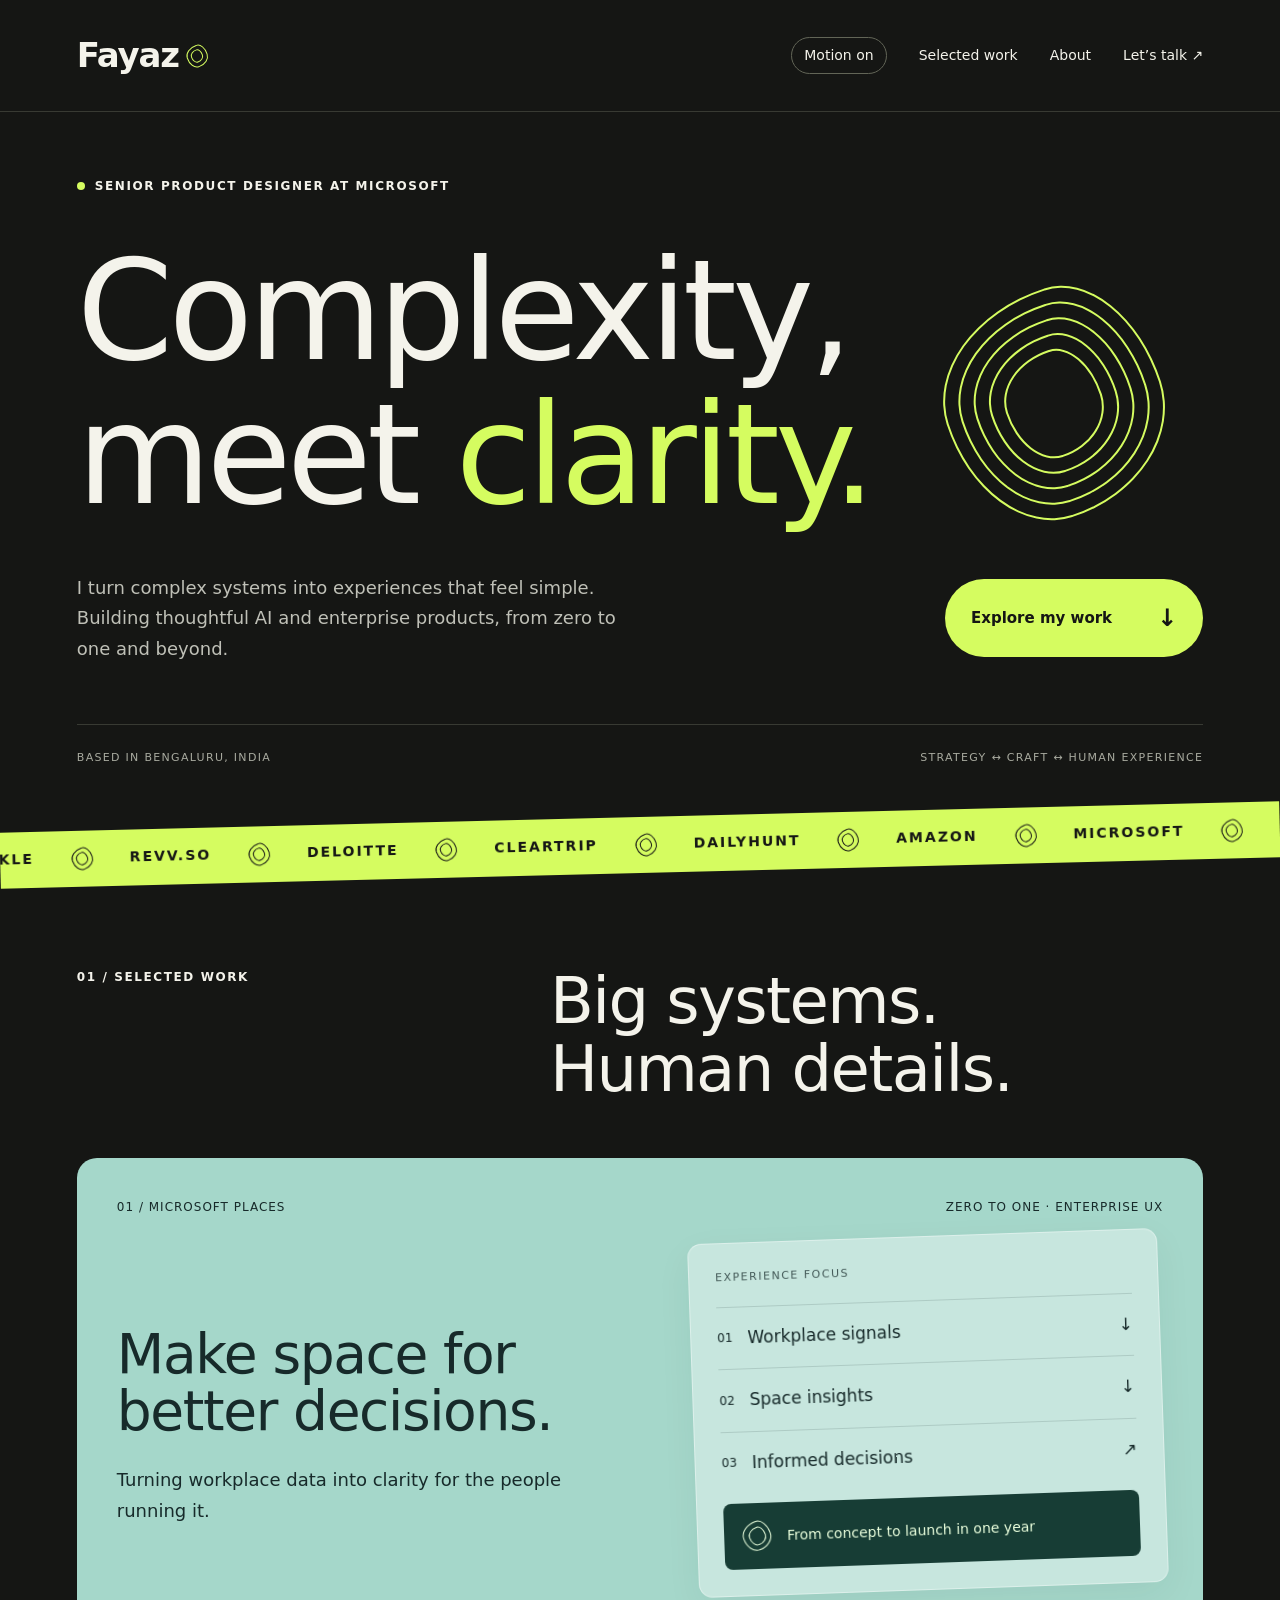
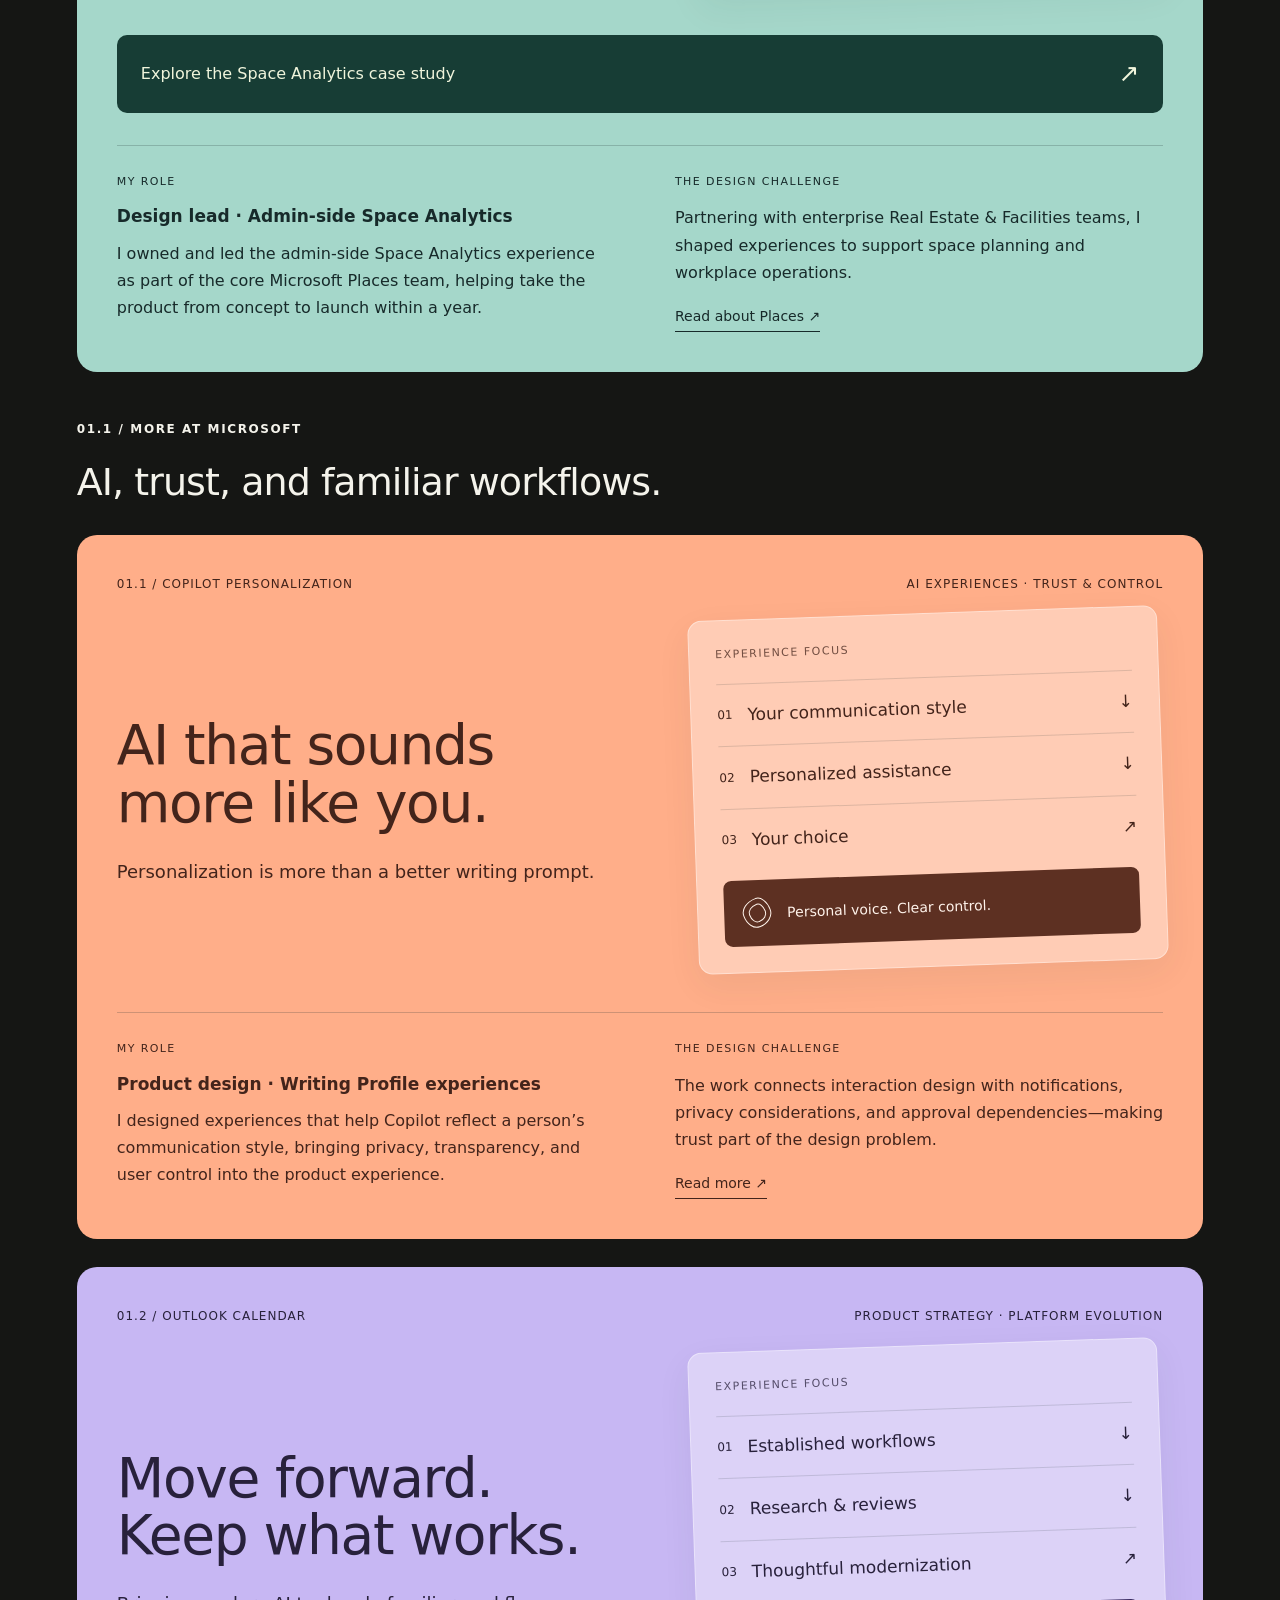
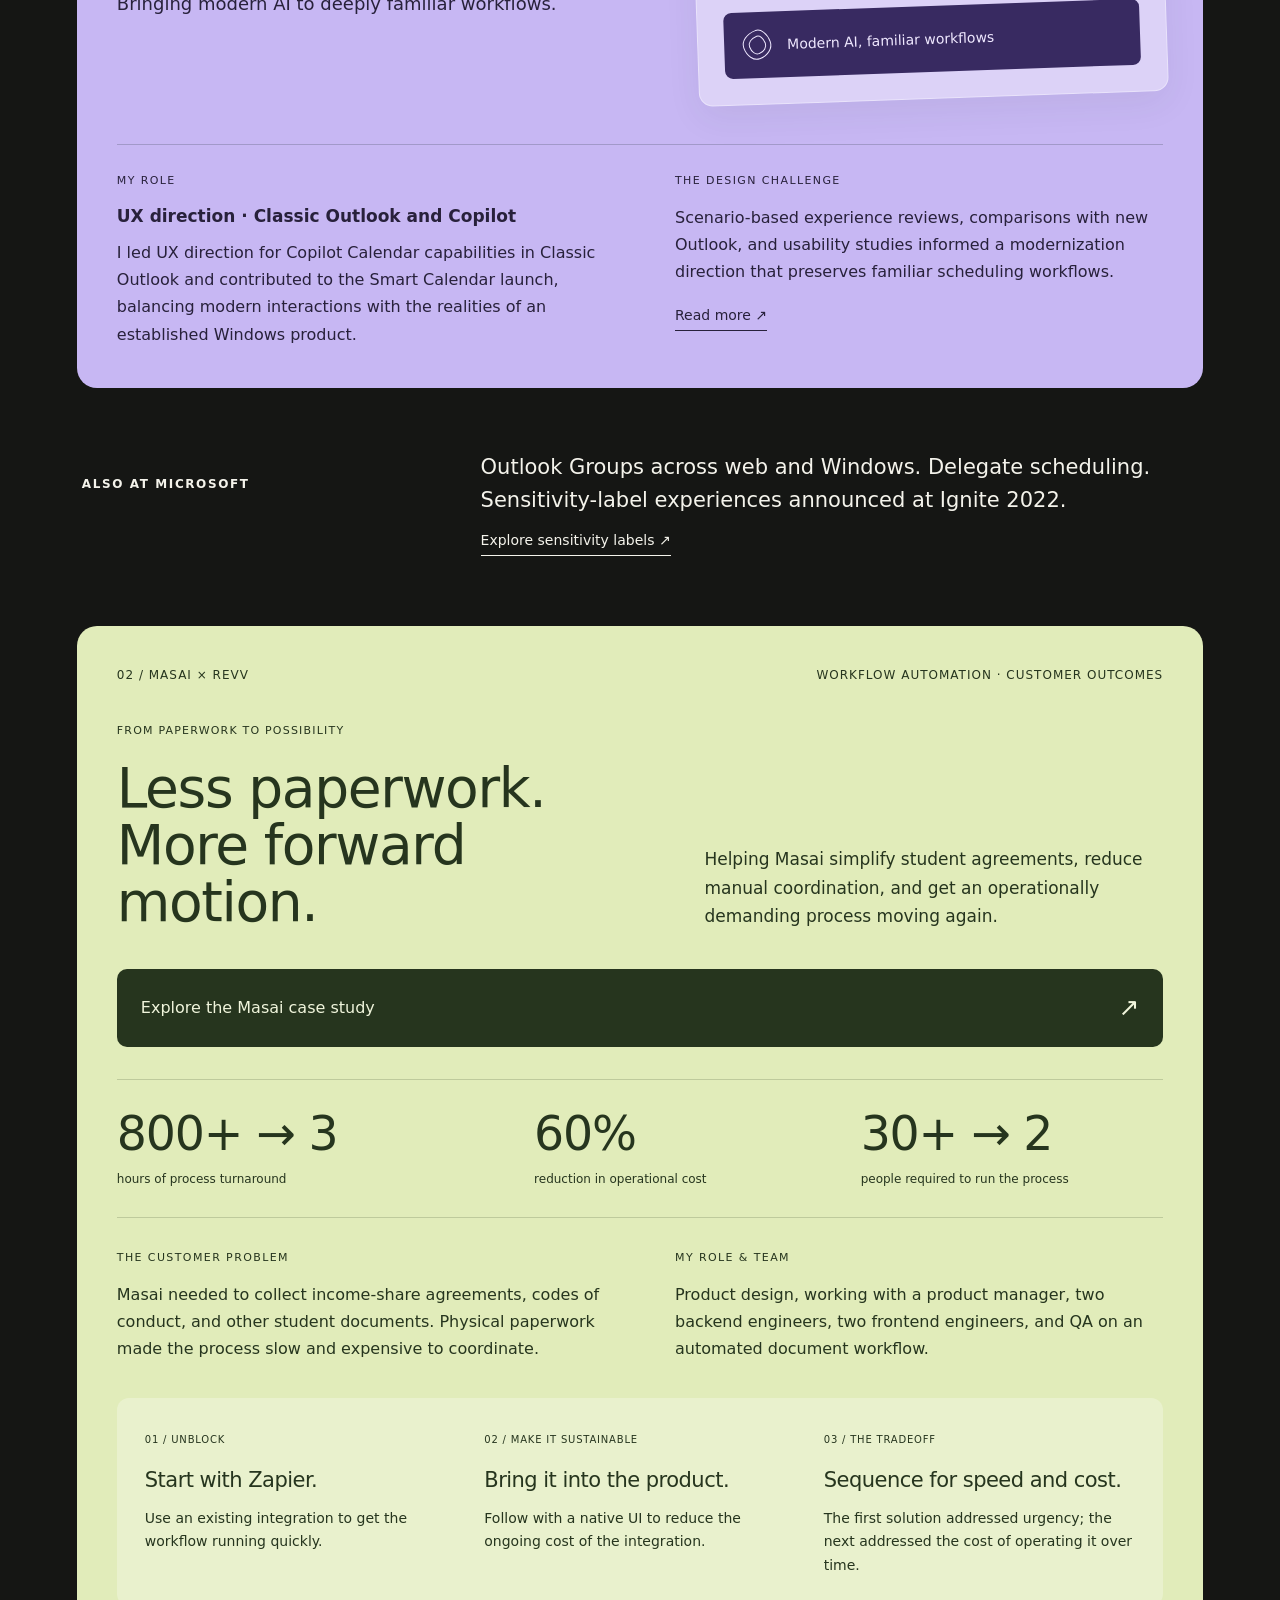
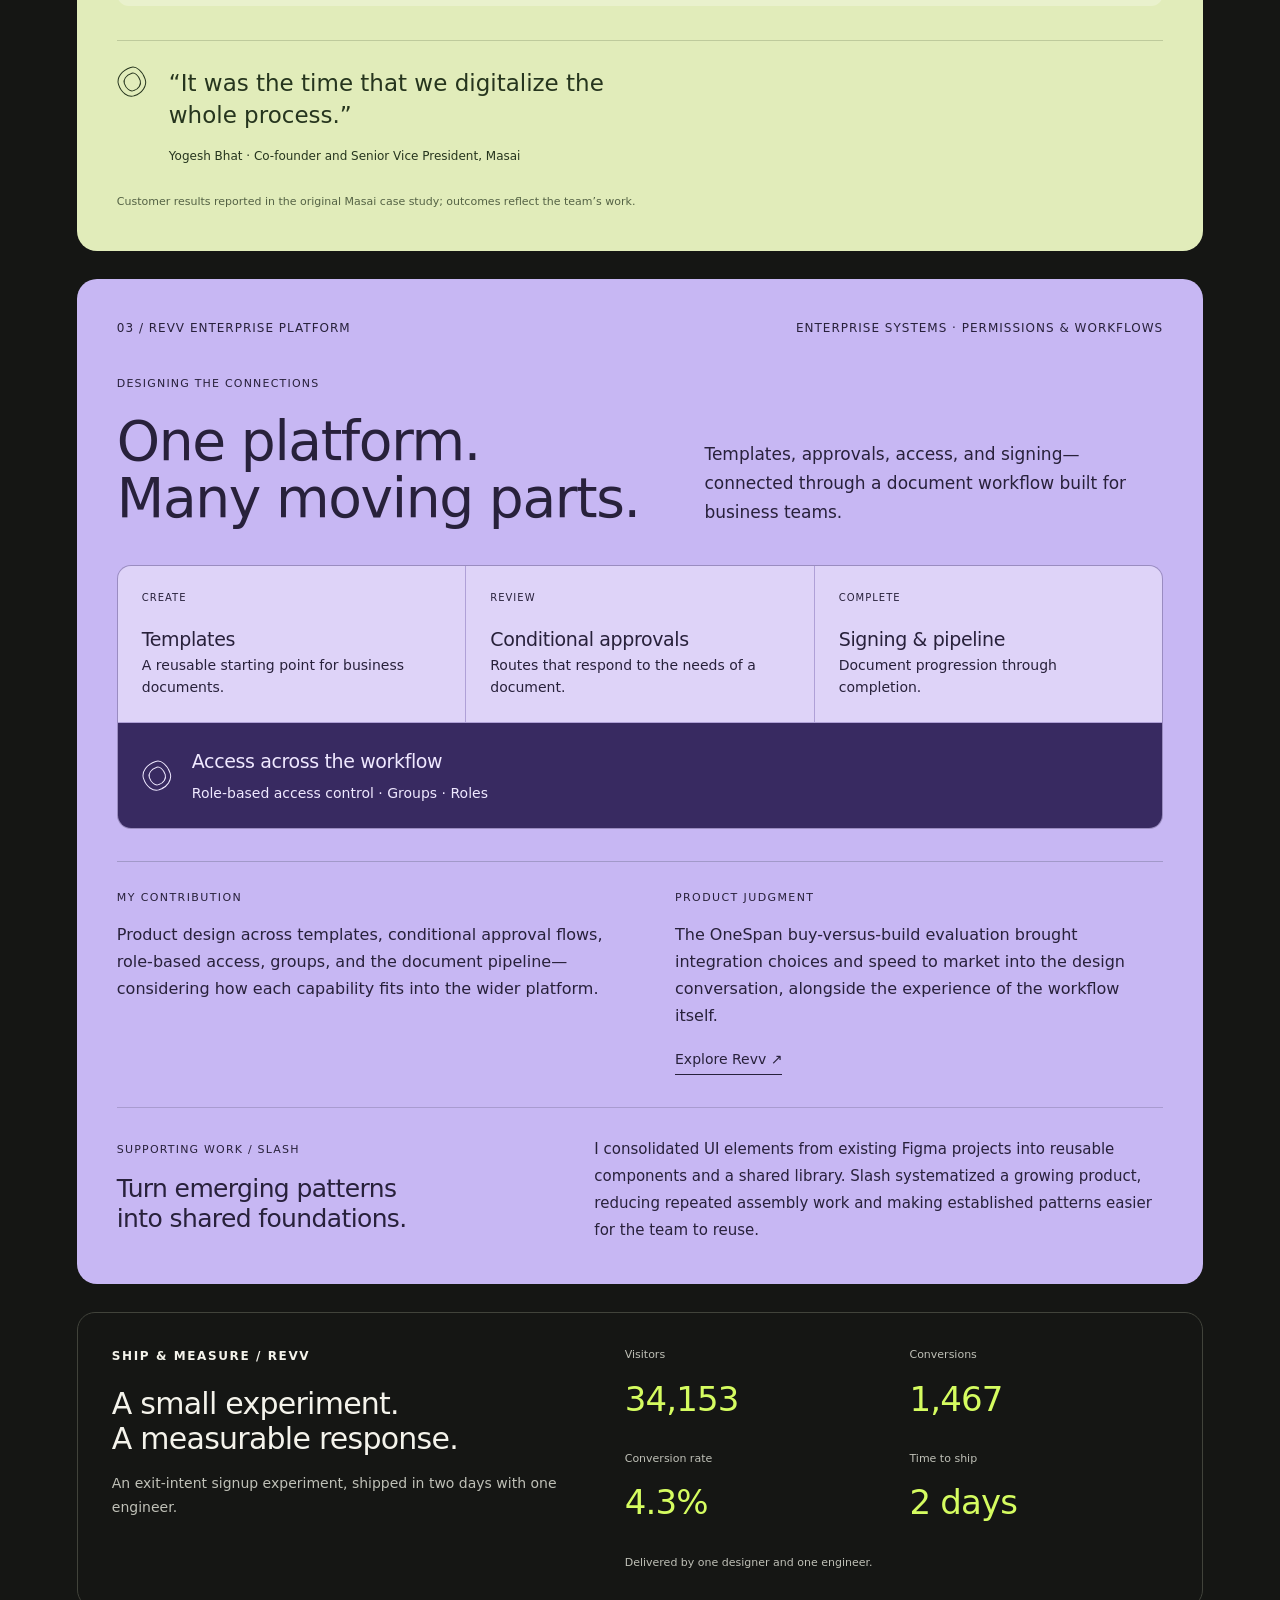
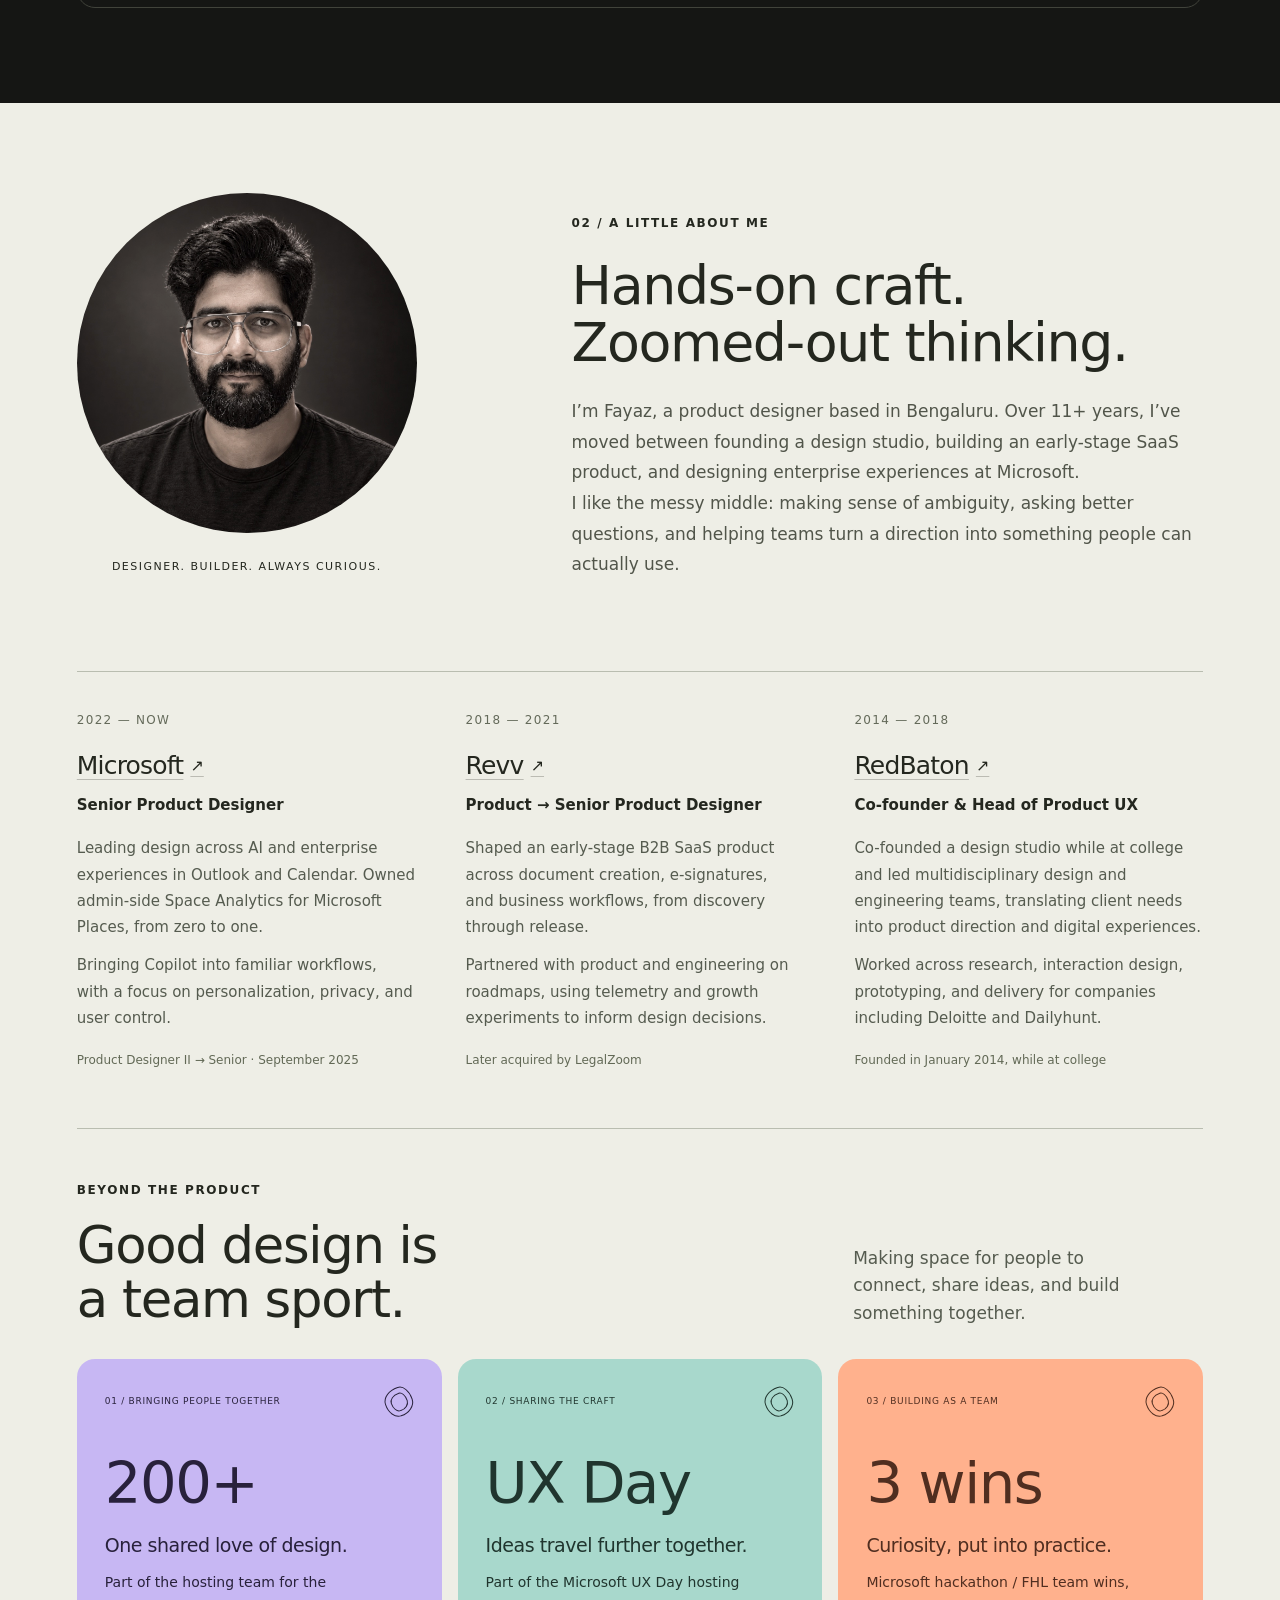
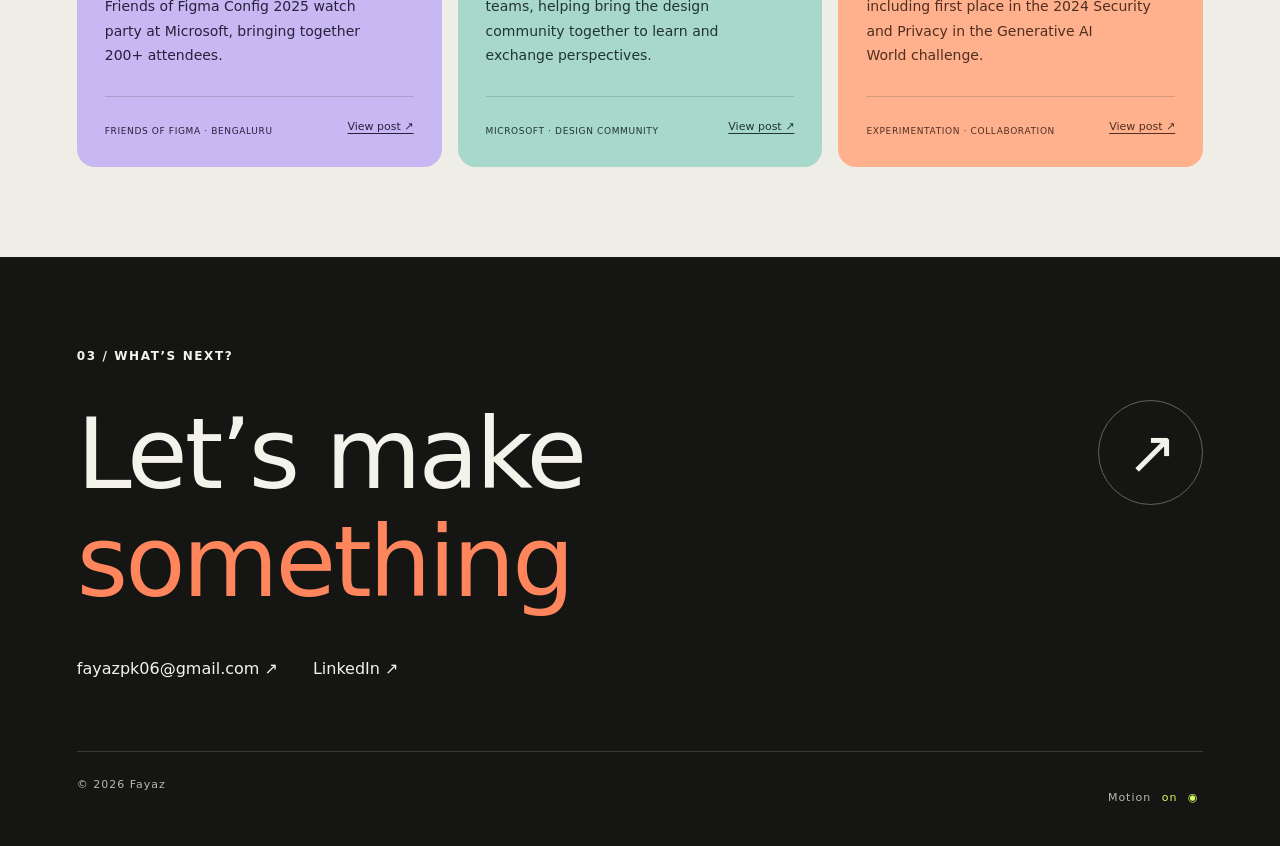
==== index.html @ 1ee9cbd7 "Add files via upload" ====
<!doctype html>
<html lang="en">
  <head>
    <meta charset="UTF-8" />
    <meta name="viewport" content="width=device-width, initial-scale=1.0" />
    <meta http-equiv="Content-Security-Policy" content="default-src 'self'; script-src 'self'; style-src 'self' 'unsafe-inline'; img-src 'self' data:; font-src 'self'; connect-src 'none'; object-src 'none'; base-uri 'none'; form-action 'none'" />
    <meta name="referrer" content="no-referrer" />
    <meta name="theme-color" content="#151614" />
    <title>Fayaz — Product Designer</title>
    <meta name="description" content="Designing clarity in complex systems. Selected work across Microsoft Places, Copilot and Outlook by Fayaz PK." />
    <link rel="canonical" href="https://fayazpk06.github.io/" />
    <link rel="icon" type="image/svg+xml" href="./favicon.svg" />
    <meta property="og:title" content="Fayaz — Product Designer" />
    <meta property="og:description" content="Designing clarity in complex systems. Selected work across Microsoft Places, Copilot and Outlook." />
    <meta property="og:type" content="website" />
    <meta property="og:url" content="https://fayazpk06.github.io/" />
    <script type="module" crossorigin src="./assets/home-Dr8gwnL4.js"></script>
    <link rel="modulepreload" crossorigin href="./assets/globals-BkXwFnaR.js">
    <link rel="stylesheet" crossorigin href="./assets/globals-D3W0Kjoj.css">
  </head>
  <body>
    <div id="root"><link rel="preload" as="image" href="./fayaz-portrait.jpg"/><main id="top" tabindex="-1"><a class="skip" href="#work">Skip to selected work</a><nav class="nav" aria-label="Main navigation"><a class="wordmark" href="#top" aria-label="Fayaz home">Fayaz<span aria-hidden="true" class="organic-mark organic-mini"><span class="organic-ring"></span><span class="organic-ring"></span></span></a><div><button class="motion-control" type="button" aria-pressed="true">Motion <span aria-hidden="true">on</span></button><a href="#work">Selected work</a><a href="#about">About</a><a href="#contact">Let’s talk ↗</a></div></nav><section class="hero"><p class="eyebrow"><i></i> SENIOR PRODUCT DESIGNER AT MICROSOFT</p><h1>Complexity,<br/>meet <em>clarity.</em><span aria-hidden="true" class="organic-mark organic-accent"><span class="organic-ring"></span><span class="organic-ring"></span><span class="organic-ring"></span><span class="organic-ring"></span><span class="organic-ring"></span></span></h1><div class="hero-bottom"><p>I turn complex systems into experiences that feel simple. Building thoughtful AI and enterprise products, from zero to one and beyond.</p><a class="button" href="#work">Explore my work <span>↓</span></a></div><div class="hero-meta"><span>BASED IN BENGALURU, INDIA</span><span>STRATEGY ↔ CRAFT ↔ HUMAN EXPERIENCE</span></div></section><section class="ticker" aria-label="Companies, collaborators, and design expertise"><p class="ticker-sr">Companies and collaborators: <!-- -->Mindtickle, Revv.so, Deloitte, Cleartrip, Dailyhunt, Amazon, Microsoft, SignEasy, BYJU’s, Capillary, BigBasket, Chai Point, Babajob, BlueStone, greytHR, RedBaton<!-- -->. Expertise: <!-- -->B2B SaaS, AI Forward Designs, Product Integrations, Brand Building, Enterprise UX, Zero to One, Product Strategy, Human-Centered Design, User Research, Interaction Design, Information Architecture, Rapid Prototyping, Growth Experiments, Workflow Automation, Cross-Platform Experiences, Privacy &amp; Trust<!-- -->.</p><div class="ticker-track" aria-hidden="true"><span><span>MINDTICKLE<!-- --> <b class="ticker-mark"><span aria-hidden="true" class="organic-mark organic-mini"><span class="organic-ring"></span><span class="organic-ring"></span></span></b> </span><span>REVV.SO<!-- --> <b class="ticker-mark"><span aria-hidden="true" class="organic-mark organic-mini"><span class="organic-ring"></span><span class="organic-ring"></span></span></b> </span><span>DELOITTE<!-- --> <b class="ticker-mark"><span aria-hidden="true" class="organic-mark organic-mini"><span class="organic-ring"></span><span class="organic-ring"></span></span></b> </span><span>CLEARTRIP<!-- --> <b class="ticker-mark"><span aria-hidden="true" class="organic-mark organic-mini"><span class="organic-ring"></span><span class="organic-ring"></span></span></b> </span><span>DAILYHUNT<!-- --> <b class="ticker-mark"><span aria-hidden="true" class="organic-mark organic-mini"><span class="organic-ring"></span><span class="organic-ring"></span></span></b> </span><span>AMAZON<!-- --> <b class="ticker-mark"><span aria-hidden="true" class="organic-mark organic-mini"><span class="organic-ring"></span><span class="organic-ring"></span></span></b> </span><span>MICROSOFT<!-- --> <b class="ticker-mark"><span aria-hidden="true" class="organic-mark organic-mini"><span class="organic-ring"></span><span class="organic-ring"></span></span></b> </span><span>SIGNEASY<!-- --> <b class="ticker-mark"><span aria-hidden="true" class="organic-mark organic-mini"><span class="organic-ring"></span><span class="organic-ring"></span></span></b> </span><span>BYJU’S<!-- --> <b class="ticker-mark"><span aria-hidden="true" class="organic-mark organic-mini"><span class="organic-ring"></span><span class="organic-ring"></span></span></b> </span><span>CAPILLARY<!-- --> <b class="ticker-mark"><span aria-hidden="true" class="organic-mark organic-mini"><span class="organic-ring"></span><span class="organic-ring"></span></span></b> </span><span>BIGBASKET<!-- --> <b class="ticker-mark"><span aria-hidden="true" class="organic-mark organic-mini"><span class="organic-ring"></span><span class="organic-ring"></span></span></b> </span><span>CHAI POINT<!-- --> <b class="ticker-mark"><span aria-hidden="true" class="organic-mark organic-mini"><span class="organic-ring"></span><span class="organic-ring"></span></span></b> </span><span>BABAJOB<!-- --> <b class="ticker-mark"><span aria-hidden="true" class="organic-mark organic-mini"><span class="organic-ring"></span><span class="organic-ring"></span></span></b> </span><span>BLUESTONE<!-- --> <b class="ticker-mark"><span aria-hidden="true" class="organic-mark organic-mini"><span class="organic-ring"></span><span class="organic-ring"></span></span></b> </span><span>GREYTHR<!-- --> <b class="ticker-mark"><span aria-hidden="true" class="organic-mark organic-mini"><span class="organic-ring"></span><span class="organic-ring"></span></span></b> </span><span>REDBATON<!-- --> <b class="ticker-mark"><span aria-hidden="true" class="organic-mark organic-mini"><span class="organic-ring"></span><span class="organic-ring"></span></span></b> </span><span>B2B SAAS<!-- --> <b class="ticker-mark"><span aria-hidden="true" class="organic-mark organic-mini"><span class="organic-ring"></span><span class="organic-ring"></span></span></b> </span><span>AI FORWARD DESIGNS<!-- --> <b class="ticker-mark"><span aria-hidden="true" class="organic-mark organic-mini"><span class="organic-ring"></span><span class="organic-ring"></span></span></b> </span><span>PRODUCT INTEGRATIONS<!-- --> <b class="ticker-mark"><span aria-hidden="true" class="organic-mark organic-mini"><span class="organic-ring"></span><span class="organic-ring"></span></span></b> </span><span>BRAND BUILDING<!-- --> <b class="ticker-mark"><span aria-hidden="true" class="organic-mark organic-mini"><span class="organic-ring"></span><span class="organic-ring"></span></span></b> </span><span>ENTERPRISE UX<!-- --> <b class="ticker-mark"><span aria-hidden="true" class="organic-mark organic-mini"><span class="organic-ring"></span><span class="organic-ring"></span></span></b> </span><span>ZERO TO ONE<!-- --> <b class="ticker-mark"><span aria-hidden="true" class="organic-mark organic-mini"><span class="organic-ring"></span><span class="organic-ring"></span></span></b> </span><span>PRODUCT STRATEGY<!-- --> <b class="ticker-mark"><span aria-hidden="true" class="organic-mark organic-mini"><span class="organic-ring"></span><span class="organic-ring"></span></span></b> </span><span>HUMAN-CENTERED DESIGN<!-- --> <b class="ticker-mark"><span aria-hidden="true" class="organic-mark organic-mini"><span class="organic-ring"></span><span class="organic-ring"></span></span></b> </span><span>USER RESEARCH<!-- --> <b class="ticker-mark"><span aria-hidden="true" class="organic-mark organic-mini"><span class="organic-ring"></span><span class="organic-ring"></span></span></b> </span><span>INTERACTION DESIGN<!-- --> <b class="ticker-mark"><span aria-hidden="true" class="organic-mark organic-mini"><span class="organic-ring"></span><span class="organic-ring"></span></span></b> </span><span>INFORMATION ARCHITECTURE<!-- --> <b class="ticker-mark"><span aria-hidden="true" class="organic-mark organic-mini"><span class="organic-ring"></span><span class="organic-ring"></span></span></b> </span><span>RAPID PROTOTYPING<!-- --> <b class="ticker-mark"><span aria-hidden="true" class="organic-mark organic-mini"><span class="organic-ring"></span><span class="organic-ring"></span></span></b> </span><span>GROWTH EXPERIMENTS<!-- --> <b class="ticker-mark"><span aria-hidden="true" class="organic-mark organic-mini"><span class="organic-ring"></span><span class="organic-ring"></span></span></b> </span><span>WORKFLOW AUTOMATION<!-- --> <b class="ticker-mark"><span aria-hidden="true" class="organic-mark organic-mini"><span class="organic-ring"></span><span class="organic-ring"></span></span></b> </span><span>CROSS-PLATFORM EXPERIENCES<!-- --> <b class="ticker-mark"><span aria-hidden="true" class="organic-mark organic-mini"><span class="organic-ring"></span><span class="organic-ring"></span></span></b> </span><span>PRIVACY &amp; TRUST<!-- --> <b class="ticker-mark"><span aria-hidden="true" class="organic-mark organic-mini"><span class="organic-ring"></span><span class="organic-ring"></span></span></b> </span></span><span><span>MINDTICKLE<!-- --> <b class="ticker-mark"><span aria-hidden="true" class="organic-mark organic-mini"><span class="organic-ring"></span><span class="organic-ring"></span></span></b> </span><span>REVV.SO<!-- --> <b class="ticker-mark"><span aria-hidden="true" class="organic-mark organic-mini"><span class="organic-ring"></span><span class="organic-ring"></span></span></b> </span><span>DELOITTE<!-- --> <b class="ticker-mark"><span aria-hidden="true" class="organic-mark organic-mini"><span class="organic-ring"></span><span class="organic-ring"></span></span></b> </span><span>CLEARTRIP<!-- --> <b class="ticker-mark"><span aria-hidden="true" class="organic-mark organic-mini"><span class="organic-ring"></span><span class="organic-ring"></span></span></b> </span><span>DAILYHUNT<!-- --> <b class="ticker-mark"><span aria-hidden="true" class="organic-mark organic-mini"><span class="organic-ring"></span><span class="organic-ring"></span></span></b> </span><span>AMAZON<!-- --> <b class="ticker-mark"><span aria-hidden="true" class="organic-mark organic-mini"><span class="organic-ring"></span><span class="organic-ring"></span></span></b> </span><span>MICROSOFT<!-- --> <b class="ticker-mark"><span aria-hidden="true" class="organic-mark organic-mini"><span class="organic-ring"></span><span class="organic-ring"></span></span></b> </span><span>SIGNEASY<!-- --> <b class="ticker-mark"><span aria-hidden="true" class="organic-mark organic-mini"><span class="organic-ring"></span><span class="organic-ring"></span></span></b> </span><span>BYJU’S<!-- --> <b class="ticker-mark"><span aria-hidden="true" class="organic-mark organic-mini"><span class="organic-ring"></span><span class="organic-ring"></span></span></b> </span><span>CAPILLARY<!-- --> <b class="ticker-mark"><span aria-hidden="true" class="organic-mark organic-mini"><span class="organic-ring"></span><span class="organic-ring"></span></span></b> </span><span>BIGBASKET<!-- --> <b class="ticker-mark"><span aria-hidden="true" class="organic-mark organic-mini"><span class="organic-ring"></span><span class="organic-ring"></span></span></b> </span><span>CHAI POINT<!-- --> <b class="ticker-mark"><span aria-hidden="true" class="organic-mark organic-mini"><span class="organic-ring"></span><span class="organic-ring"></span></span></b> </span><span>BABAJOB<!-- --> <b class="ticker-mark"><span aria-hidden="true" class="organic-mark organic-mini"><span class="organic-ring"></span><span class="organic-ring"></span></span></b> </span><span>BLUESTONE<!-- --> <b class="ticker-mark"><span aria-hidden="true" class="organic-mark organic-mini"><span class="organic-ring"></span><span class="organic-ring"></span></span></b> </span><span>GREYTHR<!-- --> <b class="ticker-mark"><span aria-hidden="true" class="organic-mark organic-mini"><span class="organic-ring"></span><span class="organic-ring"></span></span></b> </span><span>REDBATON<!-- --> <b class="ticker-mark"><span aria-hidden="true" class="organic-mark organic-mini"><span class="organic-ring"></span><span class="organic-ring"></span></span></b> </span><span>B2B SAAS<!-- --> <b class="ticker-mark"><span aria-hidden="true" class="organic-mark organic-mini"><span class="organic-ring"></span><span class="organic-ring"></span></span></b> </span><span>AI FORWARD DESIGNS<!-- --> <b class="ticker-mark"><span aria-hidden="true" class="organic-mark organic-mini"><span class="organic-ring"></span><span class="organic-ring"></span></span></b> </span><span>PRODUCT INTEGRATIONS<!-- --> <b class="ticker-mark"><span aria-hidden="true" class="organic-mark organic-mini"><span class="organic-ring"></span><span class="organic-ring"></span></span></b> </span><span>BRAND BUILDING<!-- --> <b class="ticker-mark"><span aria-hidden="true" class="organic-mark organic-mini"><span class="organic-ring"></span><span class="organic-ring"></span></span></b> </span><span>ENTERPRISE UX<!-- --> <b class="ticker-mark"><span aria-hidden="true" class="organic-mark organic-mini"><span class="organic-ring"></span><span class="organic-ring"></span></span></b> </span><span>ZERO TO ONE<!-- --> <b class="ticker-mark"><span aria-hidden="true" class="organic-mark organic-mini"><span class="organic-ring"></span><span class="organic-ring"></span></span></b> </span><span>PRODUCT STRATEGY<!-- --> <b class="ticker-mark"><span aria-hidden="true" class="organic-mark organic-mini"><span class="organic-ring"></span><span class="organic-ring"></span></span></b> </span><span>HUMAN-CENTERED DESIGN<!-- --> <b class="ticker-mark"><span aria-hidden="true" class="organic-mark organic-mini"><span class="organic-ring"></span><span class="organic-ring"></span></span></b> </span><span>USER RESEARCH<!-- --> <b class="ticker-mark"><span aria-hidden="true" class="organic-mark organic-mini"><span class="organic-ring"></span><span class="organic-ring"></span></span></b> </span><span>INTERACTION DESIGN<!-- --> <b class="ticker-mark"><span aria-hidden="true" class="organic-mark organic-mini"><span class="organic-ring"></span><span class="organic-ring"></span></span></b> </span><span>INFORMATION ARCHITECTURE<!-- --> <b class="ticker-mark"><span aria-hidden="true" class="organic-mark organic-mini"><span class="organic-ring"></span><span class="organic-ring"></span></span></b> </span><span>RAPID PROTOTYPING<!-- --> <b class="ticker-mark"><span aria-hidden="true" class="organic-mark organic-mini"><span class="organic-ring"></span><span class="organic-ring"></span></span></b> </span><span>GROWTH EXPERIMENTS<!-- --> <b class="ticker-mark"><span aria-hidden="true" class="organic-mark organic-mini"><span class="organic-ring"></span><span class="organic-ring"></span></span></b> </span><span>WORKFLOW AUTOMATION<!-- --> <b class="ticker-mark"><span aria-hidden="true" class="organic-mark organic-mini"><span class="organic-ring"></span><span class="organic-ring"></span></span></b> </span><span>CROSS-PLATFORM EXPERIENCES<!-- --> <b class="ticker-mark"><span aria-hidden="true" class="organic-mark organic-mini"><span class="organic-ring"></span><span class="organic-ring"></span></span></b> </span><span>PRIVACY &amp; TRUST<!-- --> <b class="ticker-mark"><span aria-hidden="true" class="organic-mark organic-mini"><span class="organic-ring"></span><span class="organic-ring"></span></span></b> </span></span><span><span>MINDTICKLE<!-- --> <b class="ticker-mark"><span aria-hidden="true" class="organic-mark organic-mini"><span class="organic-ring"></span><span class="organic-ring"></span></span></b> </span><span>REVV.SO<!-- --> <b class="ticker-mark"><span aria-hidden="true" class="organic-mark organic-mini"><span class="organic-ring"></span><span class="organic-ring"></span></span></b> </span><span>DELOITTE<!-- --> <b class="ticker-mark"><span aria-hidden="true" class="organic-mark organic-mini"><span class="organic-ring"></span><span class="organic-ring"></span></span></b> </span><span>CLEARTRIP<!-- --> <b class="ticker-mark"><span aria-hidden="true" class="organic-mark organic-mini"><span class="organic-ring"></span><span class="organic-ring"></span></span></b> </span><span>DAILYHUNT<!-- --> <b class="ticker-mark"><span aria-hidden="true" class="organic-mark organic-mini"><span class="organic-ring"></span><span class="organic-ring"></span></span></b> </span><span>AMAZON<!-- --> <b class="ticker-mark"><span aria-hidden="true" class="organic-mark organic-mini"><span class="organic-ring"></span><span class="organic-ring"></span></span></b> </span><span>MICROSOFT<!-- --> <b class="ticker-mark"><span aria-hidden="true" class="organic-mark organic-mini"><span class="organic-ring"></span><span class="organic-ring"></span></span></b> </span><span>SIGNEASY<!-- --> <b class="ticker-mark"><span aria-hidden="true" class="organic-mark organic-mini"><span class="organic-ring"></span><span class="organic-ring"></span></span></b> </span><span>BYJU’S<!-- --> <b class="ticker-mark"><span aria-hidden="true" class="organic-mark organic-mini"><span class="organic-ring"></span><span class="organic-ring"></span></span></b> </span><span>CAPILLARY<!-- --> <b class="ticker-mark"><span aria-hidden="true" class="organic-mark organic-mini"><span class="organic-ring"></span><span class="organic-ring"></span></span></b> </span><span>BIGBASKET<!-- --> <b class="ticker-mark"><span aria-hidden="true" class="organic-mark organic-mini"><span class="organic-ring"></span><span class="organic-ring"></span></span></b> </span><span>CHAI POINT<!-- --> <b class="ticker-mark"><span aria-hidden="true" class="organic-mark organic-mini"><span class="organic-ring"></span><span class="organic-ring"></span></span></b> </span><span>BABAJOB<!-- --> <b class="ticker-mark"><span aria-hidden="true" class="organic-mark organic-mini"><span class="organic-ring"></span><span class="organic-ring"></span></span></b> </span><span>BLUESTONE<!-- --> <b class="ticker-mark"><span aria-hidden="true" class="organic-mark organic-mini"><span class="organic-ring"></span><span class="organic-ring"></span></span></b> </span><span>GREYTHR<!-- --> <b class="ticker-mark"><span aria-hidden="true" class="organic-mark organic-mini"><span class="organic-ring"></span><span class="organic-ring"></span></span></b> </span><span>REDBATON<!-- --> <b class="ticker-mark"><span aria-hidden="true" class="organic-mark organic-mini"><span class="organic-ring"></span><span class="organic-ring"></span></span></b> </span><span>B2B SAAS<!-- --> <b class="ticker-mark"><span aria-hidden="true" class="organic-mark organic-mini"><span class="organic-ring"></span><span class="organic-ring"></span></span></b> </span><span>AI FORWARD DESIGNS<!-- --> <b class="ticker-mark"><span aria-hidden="true" class="organic-mark organic-mini"><span class="organic-ring"></span><span class="organic-ring"></span></span></b> </span><span>PRODUCT INTEGRATIONS<!-- --> <b class="ticker-mark"><span aria-hidden="true" class="organic-mark organic-mini"><span class="organic-ring"></span><span class="organic-ring"></span></span></b> </span><span>BRAND BUILDING<!-- --> <b class="ticker-mark"><span aria-hidden="true" class="organic-mark organic-mini"><span class="organic-ring"></span><span class="organic-ring"></span></span></b> </span><span>ENTERPRISE UX<!-- --> <b class="ticker-mark"><span aria-hidden="true" class="organic-mark organic-mini"><span class="organic-ring"></span><span class="organic-ring"></span></span></b> </span><span>ZERO TO ONE<!-- --> <b class="ticker-mark"><span aria-hidden="true" class="organic-mark organic-mini"><span class="organic-ring"></span><span class="organic-ring"></span></span></b> </span><span>PRODUCT STRATEGY<!-- --> <b class="ticker-mark"><span aria-hidden="true" class="organic-mark organic-mini"><span class="organic-ring"></span><span class="organic-ring"></span></span></b> </span><span>HUMAN-CENTERED DESIGN<!-- --> <b class="ticker-mark"><span aria-hidden="true" class="organic-mark organic-mini"><span class="organic-ring"></span><span class="organic-ring"></span></span></b> </span><span>USER RESEARCH<!-- --> <b class="ticker-mark"><span aria-hidden="true" class="organic-mark organic-mini"><span class="organic-ring"></span><span class="organic-ring"></span></span></b> </span><span>INTERACTION DESIGN<!-- --> <b class="ticker-mark"><span aria-hidden="true" class="organic-mark organic-mini"><span class="organic-ring"></span><span class="organic-ring"></span></span></b> </span><span>INFORMATION ARCHITECTURE<!-- --> <b class="ticker-mark"><span aria-hidden="true" class="organic-mark organic-mini"><span class="organic-ring"></span><span class="organic-ring"></span></span></b> </span><span>RAPID PROTOTYPING<!-- --> <b class="ticker-mark"><span aria-hidden="true" class="organic-mark organic-mini"><span class="organic-ring"></span><span class="organic-ring"></span></span></b> </span><span>GROWTH EXPERIMENTS<!-- --> <b class="ticker-mark"><span aria-hidden="true" class="organic-mark organic-mini"><span class="organic-ring"></span><span class="organic-ring"></span></span></b> </span><span>WORKFLOW AUTOMATION<!-- --> <b class="ticker-mark"><span aria-hidden="true" class="organic-mark organic-mini"><span class="organic-ring"></span><span class="organic-ring"></span></span></b> </span><span>CROSS-PLATFORM EXPERIENCES<!-- --> <b class="ticker-mark"><span aria-hidden="true" class="organic-mark organic-mini"><span class="organic-ring"></span><span class="organic-ring"></span></span></b> </span><span>PRIVACY &amp; TRUST<!-- --> <b class="ticker-mark"><span aria-hidden="true" class="organic-mark organic-mini"><span class="organic-ring"></span><span class="organic-ring"></span></span></b> </span></span><span><span>MINDTICKLE<!-- --> <b class="ticker-mark"><span aria-hidden="true" class="organic-mark organic-mini"><span class="organic-ring"></span><span class="organic-ring"></span></span></b> </span><span>REVV.SO<!-- --> <b class="ticker-mark"><span aria-hidden="true" class="organic-mark organic-mini"><span class="organic-ring"></span><span class="organic-ring"></span></span></b> </span><span>DELOITTE<!-- --> <b class="ticker-mark"><span aria-hidden="true" class="organic-mark organic-mini"><span class="organic-ring"></span><span class="organic-ring"></span></span></b> </span><span>CLEARTRIP<!-- --> <b class="ticker-mark"><span aria-hidden="true" class="organic-mark organic-mini"><span class="organic-ring"></span><span class="organic-ring"></span></span></b> </span><span>DAILYHUNT<!-- --> <b class="ticker-mark"><span aria-hidden="true" class="organic-mark organic-mini"><span class="organic-ring"></span><span class="organic-ring"></span></span></b> </span><span>AMAZON<!-- --> <b class="ticker-mark"><span aria-hidden="true" class="organic-mark organic-mini"><span class="organic-ring"></span><span class="organic-ring"></span></span></b> </span><span>MICROSOFT<!-- --> <b class="ticker-mark"><span aria-hidden="true" class="organic-mark organic-mini"><span class="organic-ring"></span><span class="organic-ring"></span></span></b> </span><span>SIGNEASY<!-- --> <b class="ticker-mark"><span aria-hidden="true" class="organic-mark organic-mini"><span class="organic-ring"></span><span class="organic-ring"></span></span></b> </span><span>BYJU’S<!-- --> <b class="ticker-mark"><span aria-hidden="true" class="organic-mark organic-mini"><span class="organic-ring"></span><span class="organic-ring"></span></span></b> </span><span>CAPILLARY<!-- --> <b class="ticker-mark"><span aria-hidden="true" class="organic-mark organic-mini"><span class="organic-ring"></span><span class="organic-ring"></span></span></b> </span><span>BIGBASKET<!-- --> <b class="ticker-mark"><span aria-hidden="true" class="organic-mark organic-mini"><span class="organic-ring"></span><span class="organic-ring"></span></span></b> </span><span>CHAI POINT<!-- --> <b class="ticker-mark"><span aria-hidden="true" class="organic-mark organic-mini"><span class="organic-ring"></span><span class="organic-ring"></span></span></b> </span><span>BABAJOB<!-- --> <b class="ticker-mark"><span aria-hidden="true" class="organic-mark organic-mini"><span class="organic-ring"></span><span class="organic-ring"></span></span></b> </span><span>BLUESTONE<!-- --> <b class="ticker-mark"><span aria-hidden="true" class="organic-mark organic-mini"><span class="organic-ring"></span><span class="organic-ring"></span></span></b> </span><span>GREYTHR<!-- --> <b class="ticker-mark"><span aria-hidden="true" class="organic-mark organic-mini"><span class="organic-ring"></span><span class="organic-ring"></span></span></b> </span><span>REDBATON<!-- --> <b class="ticker-mark"><span aria-hidden="true" class="organic-mark organic-mini"><span class="organic-ring"></span><span class="organic-ring"></span></span></b> </span><span>B2B SAAS<!-- --> <b class="ticker-mark"><span aria-hidden="true" class="organic-mark organic-mini"><span class="organic-ring"></span><span class="organic-ring"></span></span></b> </span><span>AI FORWARD DESIGNS<!-- --> <b class="ticker-mark"><span aria-hidden="true" class="organic-mark organic-mini"><span class="organic-ring"></span><span class="organic-ring"></span></span></b> </span><span>PRODUCT INTEGRATIONS<!-- --> <b class="ticker-mark"><span aria-hidden="true" class="organic-mark organic-mini"><span class="organic-ring"></span><span class="organic-ring"></span></span></b> </span><span>BRAND BUILDING<!-- --> <b class="ticker-mark"><span aria-hidden="true" class="organic-mark organic-mini"><span class="organic-ring"></span><span class="organic-ring"></span></span></b> </span><span>ENTERPRISE UX<!-- --> <b class="ticker-mark"><span aria-hidden="true" class="organic-mark organic-mini"><span class="organic-ring"></span><span class="organic-ring"></span></span></b> </span><span>ZERO TO ONE<!-- --> <b class="ticker-mark"><span aria-hidden="true" class="organic-mark organic-mini"><span class="organic-ring"></span><span class="organic-ring"></span></span></b> </span><span>PRODUCT STRATEGY<!-- --> <b class="ticker-mark"><span aria-hidden="true" class="organic-mark organic-mini"><span class="organic-ring"></span><span class="organic-ring"></span></span></b> </span><span>HUMAN-CENTERED DESIGN<!-- --> <b class="ticker-mark"><span aria-hidden="true" class="organic-mark organic-mini"><span class="organic-ring"></span><span class="organic-ring"></span></span></b> </span><span>USER RESEARCH<!-- --> <b class="ticker-mark"><span aria-hidden="true" class="organic-mark organic-mini"><span class="organic-ring"></span><span class="organic-ring"></span></span></b> </span><span>INTERACTION DESIGN<!-- --> <b class="ticker-mark"><span aria-hidden="true" class="organic-mark organic-mini"><span class="organic-ring"></span><span class="organic-ring"></span></span></b> </span><span>INFORMATION ARCHITECTURE<!-- --> <b class="ticker-mark"><span aria-hidden="true" class="organic-mark organic-mini"><span class="organic-ring"></span><span class="organic-ring"></span></span></b> </span><span>RAPID PROTOTYPING<!-- --> <b class="ticker-mark"><span aria-hidden="true" class="organic-mark organic-mini"><span class="organic-ring"></span><span class="organic-ring"></span></span></b> </span><span>GROWTH EXPERIMENTS<!-- --> <b class="ticker-mark"><span aria-hidden="true" class="organic-mark organic-mini"><span class="organic-ring"></span><span class="organic-ring"></span></span></b> </span><span>WORKFLOW AUTOMATION<!-- --> <b class="ticker-mark"><span aria-hidden="true" class="organic-mark organic-mini"><span class="organic-ring"></span><span class="organic-ring"></span></span></b> </span><span>CROSS-PLATFORM EXPERIENCES<!-- --> <b class="ticker-mark"><span aria-hidden="true" class="organic-mark organic-mini"><span class="organic-ring"></span><span class="organic-ring"></span></span></b> </span><span>PRIVACY &amp; TRUST<!-- --> <b class="ticker-mark"><span aria-hidden="true" class="organic-mark organic-mini"><span class="organic-ring"></span><span class="organic-ring"></span></span></b> </span></span></div><button type="button" class="ticker-arrow ticker-arrow-left" aria-label="Scroll text left" title="Scroll text left — hover or hold to speed up"><span aria-hidden="true">←</span></button><button type="button" class="ticker-arrow ticker-arrow-right" aria-label="Scroll text right" title="Scroll text right — hover or hold to speed up"><span aria-hidden="true">→</span></button></section><section id="work" class="work" tabindex="-1"><div class="section-title reveal"><p class="eyebrow">01 / SELECTED WORK</p><h2>Big systems.<br/>Human details.</h2></div><article class="project reveal places"><div class="project-top"><span>0<!-- -->1<!-- --> / <!-- -->MICROSOFT PLACES</span><span>ZERO TO ONE · ENTERPRISE UX</span></div><div class="project-main"><div><h3><span>Make space for<br/></span><span>better decisions.<br/></span></h3><p class="project-desc">Turning workplace data into clarity for the people running it.</p></div><div class="flow"><span class="flow-label">EXPERIENCE FOCUS</span><div class="flow-row"><span class="step-index">0<!-- -->1</span><span>Workplace signals</span><span aria-hidden="true">↓</span></div><div class="flow-row"><span class="step-index">0<!-- -->2</span><span>Space insights</span><span aria-hidden="true">↓</span></div><div class="flow-row"><span class="step-index">0<!-- -->3</span><span>Informed decisions</span><span aria-hidden="true">↗</span></div><div class="flow-result"><span aria-hidden="true" class="organic-mark organic-mini"><span class="organic-ring"></span><span class="organic-ring"></span></span>From concept to launch in one year</div></div></div><a class="case-study-cta places-cta" href="./places/">Explore the Space Analytics case study <span aria-hidden="true">↗</span></a><div class="project-detail"><div><h4>MY ROLE</h4><strong>Design lead · Admin-side Space Analytics</strong><p>I owned and led the admin-side Space Analytics experience as part of the core Microsoft Places team, helping take the product from concept to launch within a year.</p></div><div><h4>THE DESIGN CHALLENGE</h4><p>Partnering with enterprise Real Estate &amp; Facilities teams, I shaped experiences to support space planning and workplace operations.</p><a class="text-link" href="https://www.theverge.com/2024/5/13/24155204/microsoft-places-ai-hybrid-office-feature" target="_blank" rel="noopener noreferrer" aria-label="Read about Places (opens in a new tab)">Read about Places<!-- --> ↗</a></div></div></article><section class="microsoft-more reveal" aria-labelledby="microsoft-more-title"><div class="work-subheading"><p class="eyebrow">01.1 / MORE AT MICROSOFT</p><h3 id="microsoft-more-title">AI, trust, and familiar workflows.</h3></div><div class="microsoft-full-width"><article class="project copilot"><div class="project-top"><span>01.<!-- -->1<!-- --> / <!-- -->COPILOT PERSONALIZATION</span><span>AI EXPERIENCES · TRUST &amp; CONTROL</span></div><div class="project-main"><div><h3><span>AI that sounds<br/></span><span>more like you.<br/></span></h3><p class="project-desc">Personalization is more than a better writing prompt.</p></div><div class="flow"><span class="flow-label">EXPERIENCE FOCUS</span><div class="flow-row"><span class="step-index">0<!-- -->1</span><span>Your communication style</span><span aria-hidden="true">↓</span></div><div class="flow-row"><span class="step-index">0<!-- -->2</span><span>Personalized assistance</span><span aria-hidden="true">↓</span></div><div class="flow-row"><span class="step-index">0<!-- -->3</span><span>Your choice</span><span aria-hidden="true">↗</span></div><div class="flow-result"><span aria-hidden="true" class="organic-mark organic-mini"><span class="organic-ring"></span><span class="organic-ring"></span></span>Personal voice. Clear control.</div></div></div><div class="project-detail"><div><h4>MY ROLE</h4><strong>Product design · Writing Profile experiences</strong><p>I designed experiences that help Copilot reflect a person’s communication style, bringing privacy, transparency, and user control into the product experience.</p></div><div><h4>THE DESIGN CHALLENGE</h4><p>The work connects interaction design with notifications, privacy considerations, and approval dependencies—making trust part of the design problem.</p><a class="text-link" href="https://support.microsoft.com/en-us/outlook/copilot-pages/draft-an-email-message-with-copilot-in-outlook" target="_blank" rel="noopener noreferrer" aria-label="Read more about Copilot Personalization (opens in a new tab)">Read more<!-- --> ↗</a></div></div></article><article class="project calendar"><div class="project-top"><span>01.<!-- -->2<!-- --> / <!-- -->OUTLOOK CALENDAR</span><span>PRODUCT STRATEGY · PLATFORM EVOLUTION</span></div><div class="project-main"><div><h3><span>Move forward.<br/></span><span>Keep what works.<br/></span></h3><p class="project-desc">Bringing modern AI to deeply familiar workflows.</p></div><div class="flow"><span class="flow-label">EXPERIENCE FOCUS</span><div class="flow-row"><span class="step-index">0<!-- -->1</span><span>Established workflows</span><span aria-hidden="true">↓</span></div><div class="flow-row"><span class="step-index">0<!-- -->2</span><span>Research &amp; reviews</span><span aria-hidden="true">↓</span></div><div class="flow-row"><span class="step-index">0<!-- -->3</span><span>Thoughtful modernization</span><span aria-hidden="true">↗</span></div><div class="flow-result"><span aria-hidden="true" class="organic-mark organic-mini"><span class="organic-ring"></span><span class="organic-ring"></span></span>Modern AI, familiar workflows</div></div></div><div class="project-detail"><div><h4>MY ROLE</h4><strong>UX direction · Classic Outlook and Copilot</strong><p>I led UX direction for Copilot Calendar capabilities in Classic Outlook and contributed to the Smart Calendar launch, balancing modern interactions with the realities of an established Windows product.</p></div><div><h4>THE DESIGN CHALLENGE</h4><p>Scenario-based experience reviews, comparisons with new Outlook, and usability studies informed a modernization direction that preserves familiar scheduling workflows.</p><a class="text-link" href="https://techcommunity.microsoft.com/blog/outlook/copilot-is-now-available-in-classic-outlook-for-windows/4164427" target="_blank" rel="noopener noreferrer" aria-label="Read more about Outlook Calendar (opens in a new tab)">Read more<!-- --> ↗</a></div></div></article></div></section><div class="also reveal"><span class="eyebrow">ALSO AT MICROSOFT</span><p>Outlook Groups across web and Windows. Delegate scheduling. Sensitivity-label experiences announced at Ignite 2022.</p><a class="text-link" href="https://learn.microsoft.com/en-us/purview/sensitivity-labels-meetings" target="_blank" rel="noreferrer">Explore sensitivity labels ↗</a></div><article id="masai" class="project masai reveal"><div class="project-top"><span>02 / MASAI × REVV</span><span>WORKFLOW AUTOMATION · CUSTOMER OUTCOMES</span></div><div class="case-heading"><div><p class="case-kicker">FROM PAPERWORK TO POSSIBILITY</p><h3>Less paperwork.<br/>More forward motion.</h3></div><p>Helping Masai simplify student agreements, reduce manual coordination, and get an operationally demanding process moving again.</p></div><a class="case-study-cta" href="./masai/">Explore the Masai case study <span aria-hidden="true">↗</span></a><div class="case-metrics"><div><strong>800+ → 3</strong><span>hours of process turnaround</span></div><div><strong>60%</strong><span>reduction in operational cost</span></div><div><strong>30+ → 2</strong><span>people required to run the process</span></div></div><div class="project-detail"><div><h4>THE CUSTOMER PROBLEM</h4><p>Masai needed to collect income-share agreements, codes of conduct, and other student documents. Physical paperwork made the process slow and expensive to coordinate.</p></div><div><h4>MY ROLE &amp; TEAM</h4><p>Product design, working with a product manager, two backend engineers, two frontend engineers, and QA on an automated document workflow.</p></div></div><div class="decision-path"><div><span>01 / UNBLOCK</span><h4>Start with Zapier.</h4><p>Use an existing integration to get the workflow running quickly.</p></div><div><span>02 / MAKE IT SUSTAINABLE</span><h4>Bring it into the product.</h4><p>Follow with a native UI to reduce the ongoing cost of the integration.</p></div><div><span>03 / THE TRADEOFF</span><h4>Sequence for speed and cost.</h4><p>The first solution addressed urgency; the next addressed the cost of operating it over time.</p></div></div><blockquote class="customer-quote"><span aria-hidden="true" class="organic-mark organic-mini"><span class="organic-ring"></span><span class="organic-ring"></span></span><div><p>“It was the time that we digitalize the whole process.”</p><cite>Yogesh Bhat · Co-founder and Senior Vice President, Masai</cite></div></blockquote><p class="case-source">Customer results reported in the original Masai case study; outcomes reflect the team’s work.</p></article><article id="revv-platform" class="project revv-platform reveal"><div class="project-top"><span>03 / REVV ENTERPRISE PLATFORM</span><span>ENTERPRISE SYSTEMS · PERMISSIONS &amp; WORKFLOWS</span></div><div class="case-heading"><div><p class="case-kicker">DESIGNING THE CONNECTIONS</p><h3>One platform.<br/>Many moving parts.</h3></div><p>Templates, approvals, access, and signing—connected through a document workflow built for business teams.</p></div><div class="platform-map"><div><span>CREATE</span><strong>Templates</strong><p>A reusable starting point for business documents.</p></div><div><span>REVIEW</span><strong>Conditional approvals</strong><p>Routes that respond to the needs of a document.</p></div><div><span>COMPLETE</span><strong>Signing &amp; pipeline</strong><p>Document progression through completion.</p></div><div class="permission-layer"><span aria-hidden="true" class="organic-mark organic-mini"><span class="organic-ring"></span><span class="organic-ring"></span></span><div><strong>Access across the workflow</strong><p>Role-based access control · Groups · Roles</p></div></div></div><div class="project-detail"><div><h4>MY CONTRIBUTION</h4><p>Product design across templates, conditional approval flows, role-based access, groups, and the document pipeline—considering how each capability fits into the wider platform.</p></div><div><h4>PRODUCT JUDGMENT</h4><p>The OneSpan buy-versus-build evaluation brought integration choices and speed to market into the design conversation, alongside the experience of the workflow itself.</p><a class="text-link" href="https://www.revv.so/" target="_blank" rel="noreferrer">Explore Revv ↗</a></div></div><div class="supporting-work"><div class="supporting-intro"><span class="case-kicker">SUPPORTING WORK / SLASH</span><h4>Turn emerging patterns<br/>into shared foundations.</h4></div><p>I consolidated UI elements from existing Figma projects into reusable components and a shared library. Slash systematized a growing product, reducing repeated assembly work and making established patterns easier for the team to reuse.</p></div></article><section class="experiment reveal" aria-labelledby="experiment-title"><div><p class="eyebrow">SHIP &amp; MEASURE / REVV</p><h3 id="experiment-title">A small experiment.<br/>A measurable response.</h3><p>An exit-intent signup experiment, shipped in two days with one engineer.</p></div><div><dl class="experiment-metrics"><div><dt>Visitors</dt><dd>34,153</dd></div><div><dt>Conversions</dt><dd>1,467</dd></div><div><dt>Conversion rate</dt><dd>4.3%</dd></div><div><dt>Time to ship</dt><dd>2 days</dd></div></dl><p class="experiment-note">Delivered by one designer and one engineer.</p></div></section></section><section id="about" class="about"><div class="about-inner"><div class="about-photo reveal"><img src="./fayaz-portrait.jpg" alt="Fayaz PK" width="502" height="502" loading="eager" decoding="async"/><span class="photo-caption">DESIGNER. BUILDER. ALWAYS CURIOUS.</span></div><div class="about-copy reveal"><p class="eyebrow">02 / A LITTLE ABOUT ME</p><h2>Hands-on craft.<br/>Zoomed-out thinking.</h2><p>I’m Fayaz, a product designer based in Bengaluru. Over 11+ years, I’ve moved between founding a design studio, building an early-stage SaaS product, and designing enterprise experiences at Microsoft.</p><p>I like the messy middle: making sense of ambiguity, asking better questions, and helping teams turn a direction into something people can actually use.</p></div></div><div class="timeline reveal"><div><span>2022 — NOW</span><h3><a class="company-link" href="https://www.microsoft.com/en/microsoft-365/outlook/email-and-calendar-software-microsoft-outlook" target="_blank" rel="noreferrer">Microsoft <span aria-hidden="true">↗</span></a></h3><p class="role-title">Senior Product Designer</p><p class="role-summary">Leading design across AI and enterprise experiences in Outlook and Calendar. Owned admin-side Space Analytics for Microsoft Places, from zero to one.</p><p class="role-summary">Bringing Copilot into familiar workflows, with a focus on personalization, privacy, and user control.</p><small>Product Designer II → Senior · September 2025</small></div><div><span>2018 — 2021</span><h3><a class="company-link" href="https://www.revv.so/" target="_blank" rel="noreferrer">Revv <span aria-hidden="true">↗</span></a></h3><p class="role-title">Product → Senior Product Designer</p><p class="role-summary">Shaped an early-stage B2B SaaS product across document creation, e-signatures, and business workflows, from discovery through release.</p><p class="role-summary">Partnered with product and engineering on roadmaps, using telemetry and growth experiments to inform design decisions.</p><small>Later acquired by LegalZoom</small></div><div><span>2014 — 2018</span><h3><a class="company-link" href="https://redbaton.digital/" target="_blank" rel="noreferrer">RedBaton <span aria-hidden="true">↗</span></a></h3><p class="role-title">Co-founder &amp; Head of Product UX</p><p class="role-summary">Co-founded a design studio while at college and led multidisciplinary design and engineering teams, translating client needs into product direction and digital experiences.</p><p class="role-summary">Worked across research, interaction design, prototyping, and delivery for companies including Deloitte and Dailyhunt.</p><small>Founded in January 2014, while at college</small></div></div><div class="community reveal"><div class="community-heading"><div><p class="eyebrow">BEYOND THE PRODUCT</p><h3>Good design is<br/>a team sport.</h3></div><p>Making space for people to connect, share ideas, and build something together.</p></div><div class="community-cards"><article class="community-card community-figma"><div class="community-card-top"><span>01 / BRINGING PEOPLE TOGETHER</span><span aria-hidden="true" class="organic-mark organic-mini"><span class="organic-ring"></span><span class="organic-ring"></span></span></div><strong class="community-stat">200+</strong><h4>One shared love of design.</h4><p>Part of the hosting team for the Friends of Figma Config 2025 watch party at Microsoft, bringing together 200+ attendees.</p><div class="community-card-footer"><span class="community-tag">FRIENDS OF FIGMA · BENGALURU</span><a class="community-post-link" href="https://www.linkedin.com/posts/shivangiiitb_config-2025-ugcPost-7327712217737375746-DNGO?utm_source=share&amp;utm_medium=member_desktop&amp;rcm=ACoAABSn2uIBha9IByiHrwlSNq_3mX8GJ8fWBQo" target="_blank" rel="noreferrer" aria-label="View post about Friends of Figma on LinkedIn (opens in a new tab)">View post ↗</a></div></article><article class="community-card community-ux"><div class="community-card-top"><span>02 / SHARING THE CRAFT</span><span aria-hidden="true" class="organic-mark organic-mini"><span class="organic-ring"></span><span class="organic-ring"></span></span></div><strong class="community-stat">UX Day</strong><h4>Ideas travel further together.</h4><p>Part of the Microsoft UX Day hosting teams, helping bring the design community together to learn and exchange perspectives.</p><div class="community-card-footer"><span class="community-tag">MICROSOFT · DESIGN COMMUNITY</span><a class="community-post-link" href="https://www.linkedin.com/posts/nanhoriya_uxday2025-theaishift-innovation-ugcPost-7304876848939745280-YNaR?utm_source=share&amp;utm_medium=member_desktop&amp;rcm=ACoAABSn2uIBha9IByiHrwlSNq_3mX8GJ8fWBQo" target="_blank" rel="noreferrer" aria-label="View post about Microsoft UX Day on LinkedIn (opens in a new tab)">View post ↗</a></div></article><article class="community-card community-wins"><div class="community-card-top"><span>03 / BUILDING AS A TEAM</span><span aria-hidden="true" class="organic-mark organic-mini"><span class="organic-ring"></span><span class="organic-ring"></span></span></div><strong class="community-stat">3 wins</strong><h4>Curiosity, put into practice.</h4><p>Microsoft hackathon / FHL team wins, including first place in the 2024 Security and Privacy in the Generative AI World challenge.</p><div class="community-card-footer"><span class="community-tag">EXPERIMENTATION · COLLABORATION</span><a class="community-post-link" href="https://www.linkedin.com/posts/activity-7217429996951281665-uf7Q?utm_source=share&amp;utm_medium=member_desktop&amp;rcm=ACoAABSn2uIBha9IByiHrwlSNq_3mX8GJ8fWBQo" target="_blank" rel="noreferrer" aria-label="View post about the Microsoft hackathon win on LinkedIn (opens in a new tab)">View post ↗</a></div></article></div></div></section><footer id="contact"><p class="eyebrow">03 / WHAT’S NEXT?</p><h2 aria-label="Let’s make something matter."><span aria-hidden="true">Let’s make<br/></span><em class="animated-footer-line"><span aria-hidden="true">something </span><span class="rotating-word" aria-hidden="true"><span class="rotating-word-sizer">click<!-- -->.</span><span class="rotating-word-sizer">elevate<!-- -->.</span><span class="rotating-word-sizer">fly<!-- -->.</span><span class="rotating-word-sizer">magic<!-- -->.</span><span class="rotating-word-sizer">convert<!-- -->.</span><span class="rotating-word-sizer">matter<!-- -->.</span><span class="rotating-word-sizer">stick<!-- -->.</span><span class="rotating-word-sizer">shine<!-- -->.</span><span class="rotating-word-sizer">grow<!-- -->.</span><span class="rotating-word-sizer">last<!-- -->.</span><span class="rotating-word-value">click<!-- -->.</span></span></em><a href="mailto:fayazpk06@gmail.com" aria-label="Email Fayaz" class="contact-arrow">↗</a></h2><div class="contact-links"><a href="mailto:fayazpk06@gmail.com">fayazpk06@gmail.com ↗</a><a href="https://www.linkedin.com/in/fayazpk06/" target="_blank" rel="noreferrer">LinkedIn ↗</a></div><div class="footer-meta"><span>© <!-- -->2026<!-- --> Fayaz</span><button aria-pressed="true">Motion <span aria-hidden="true">on</span> <span aria-hidden="true">◉</span></button></div></footer></main></div>
  </body>
</html>
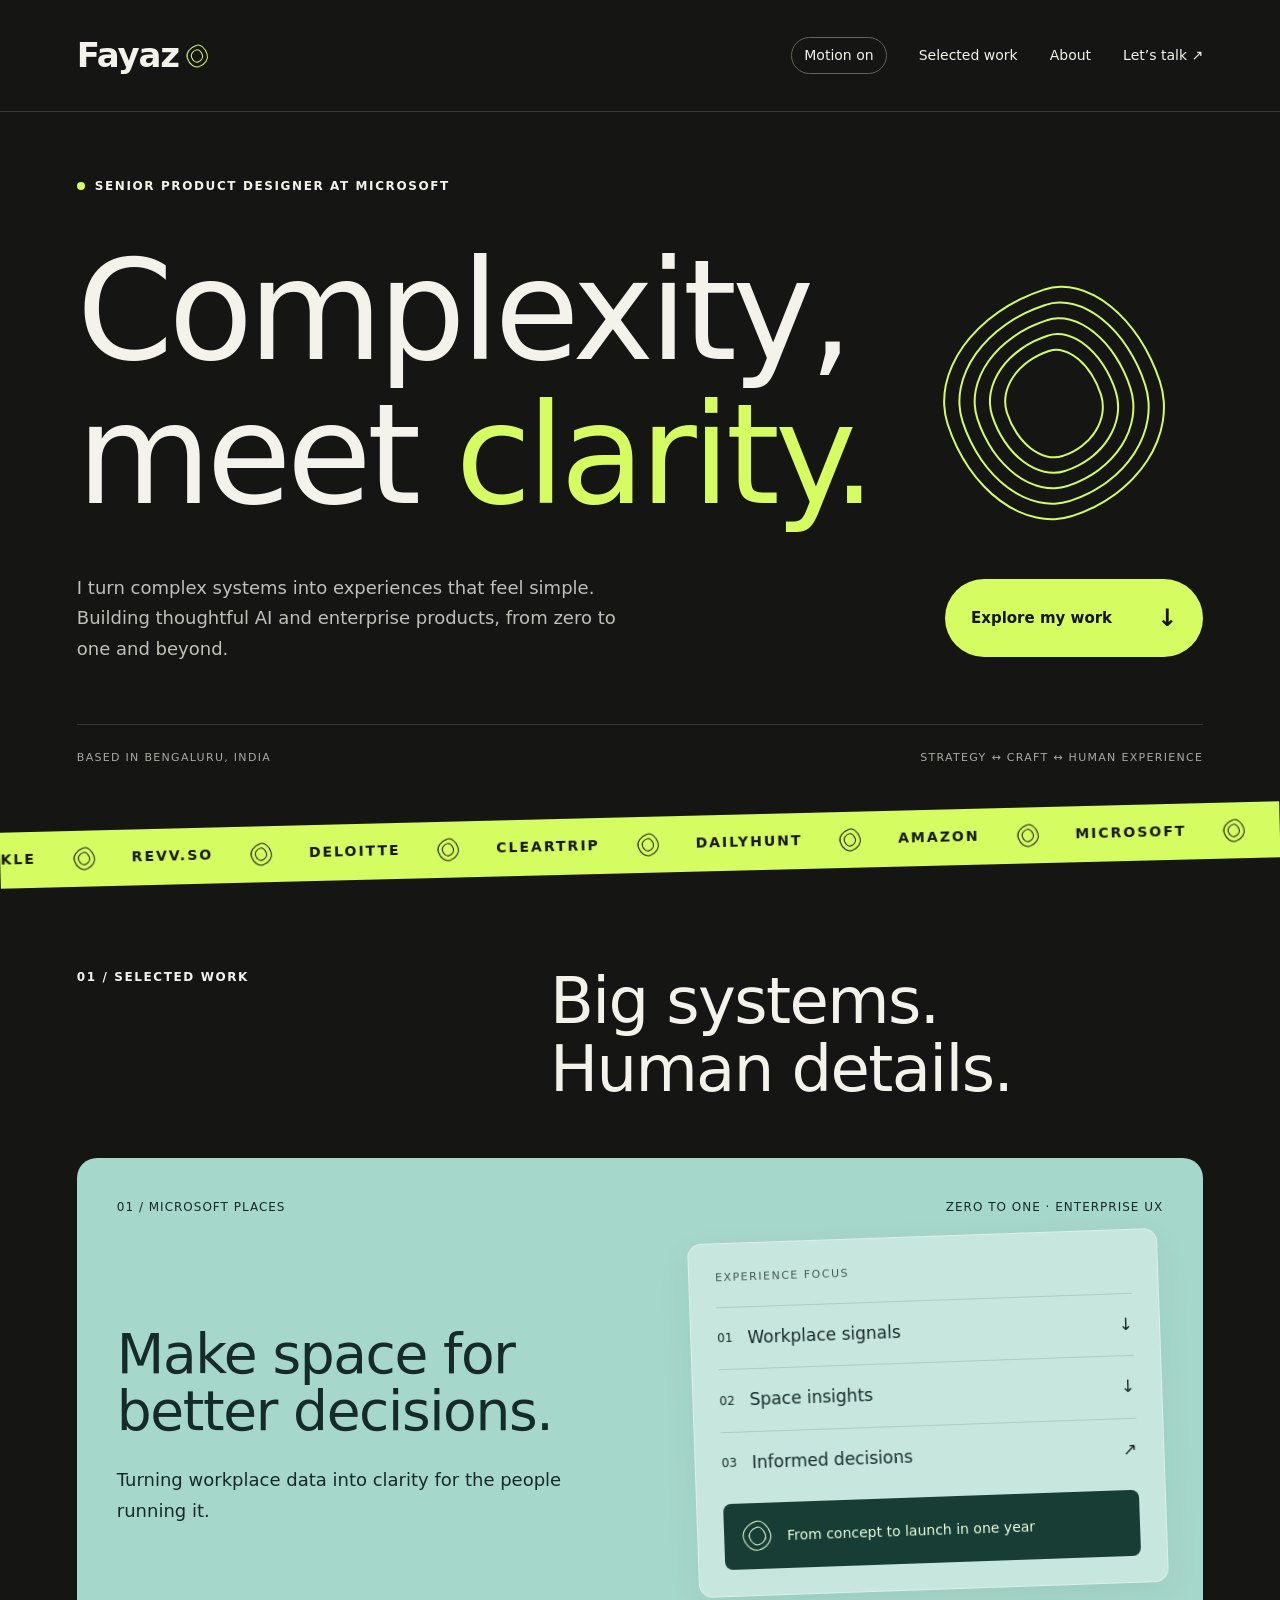
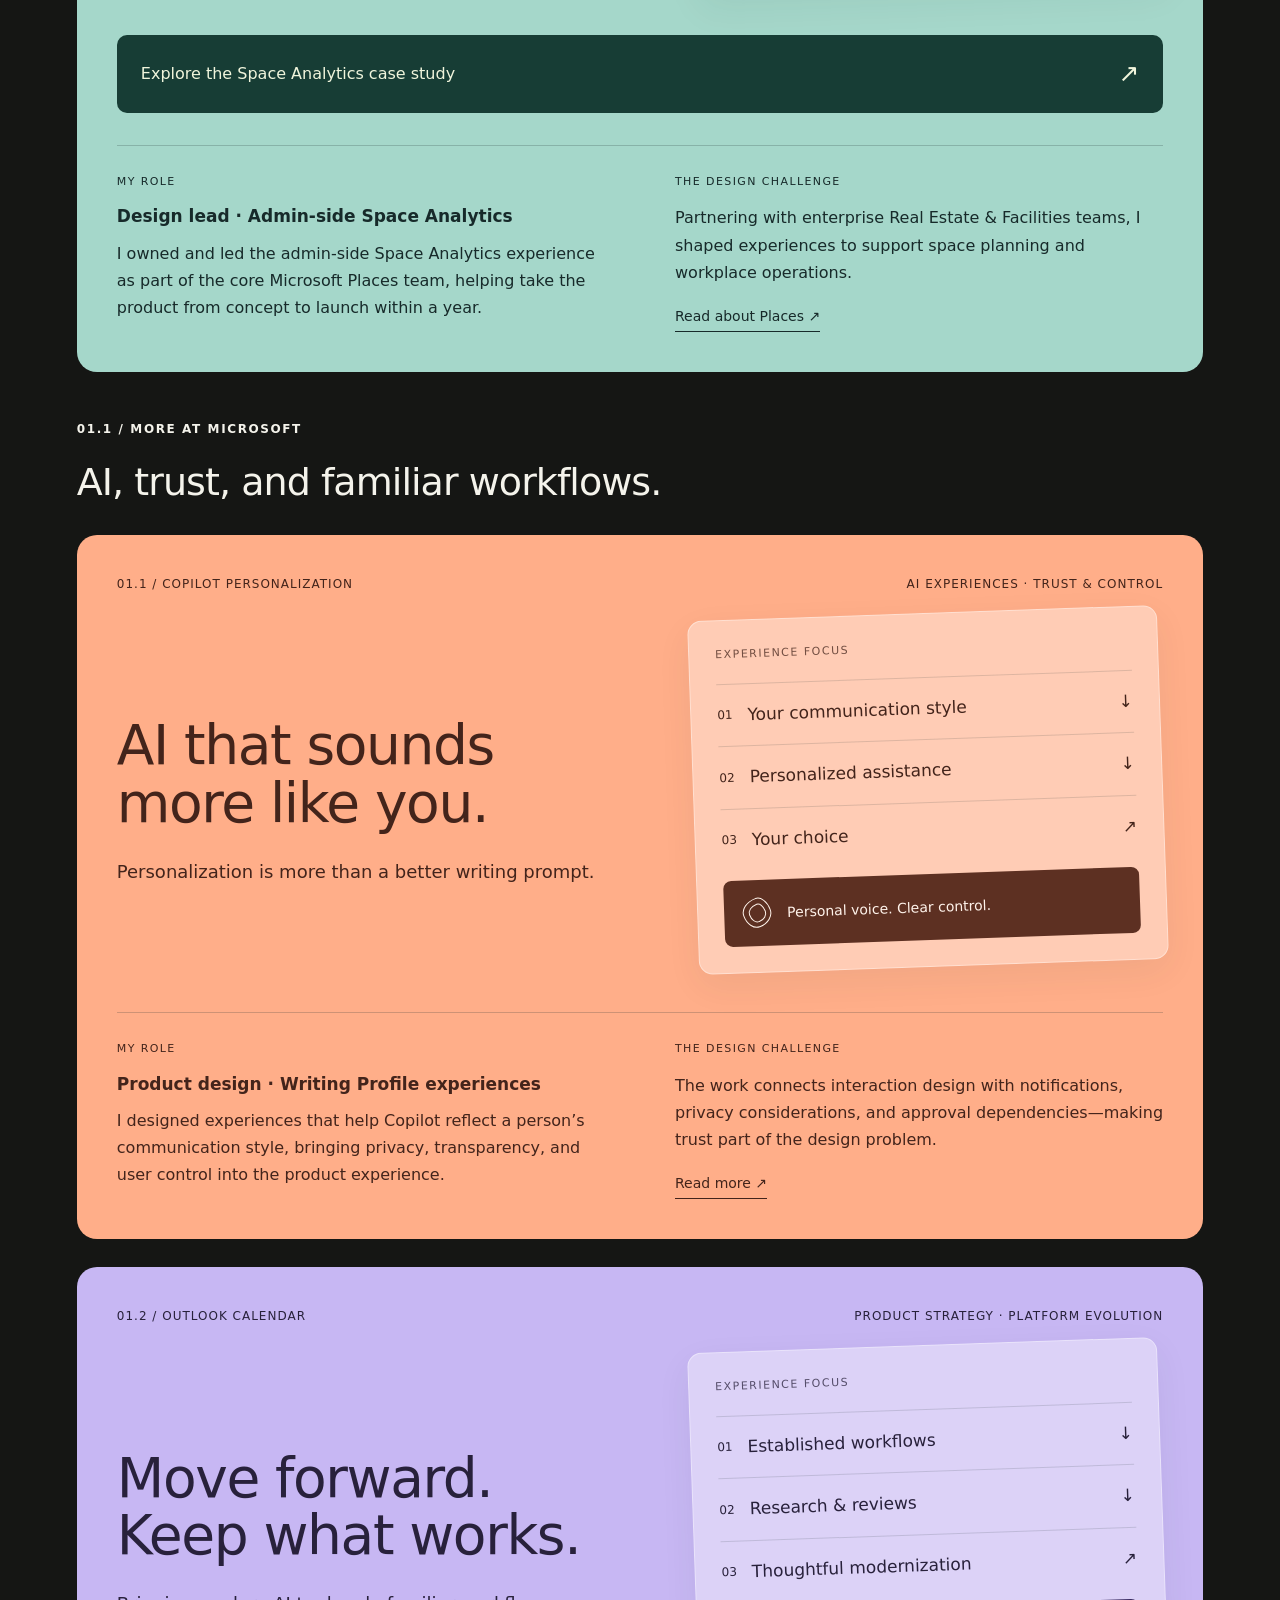
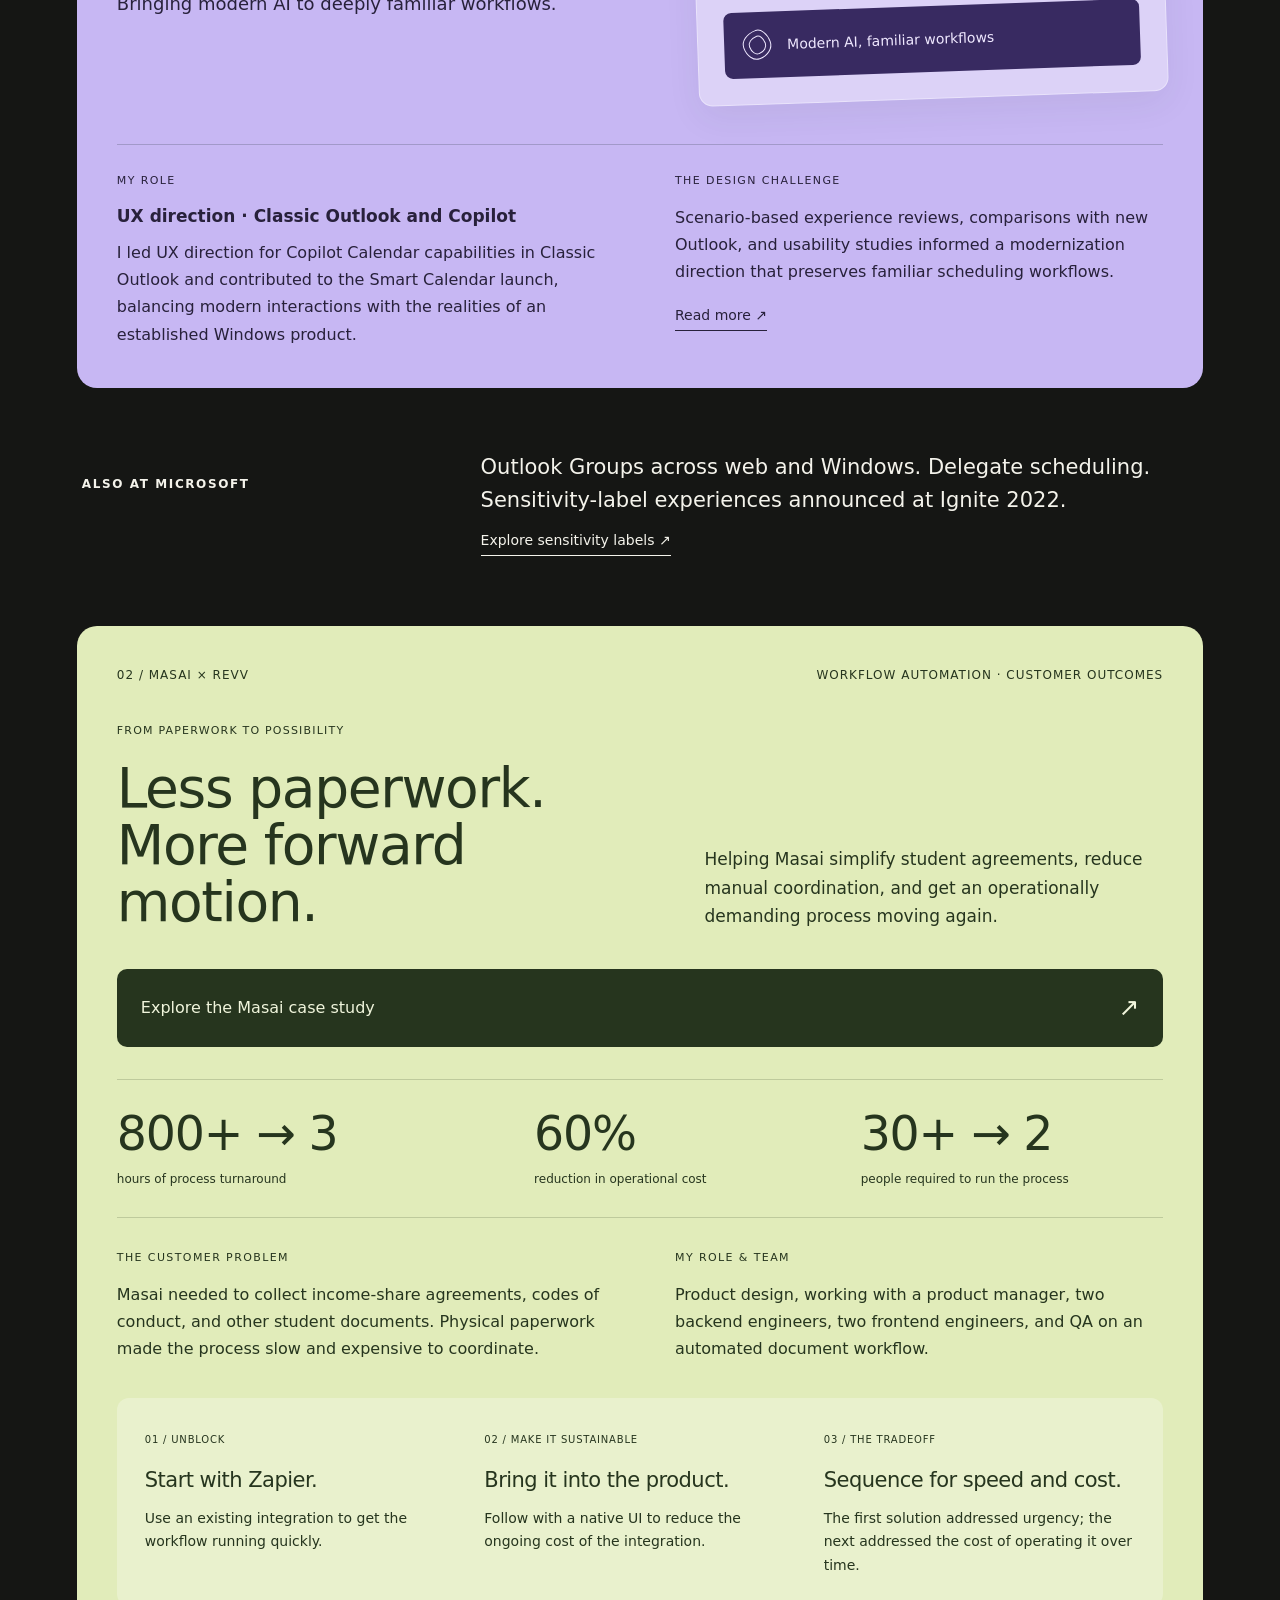
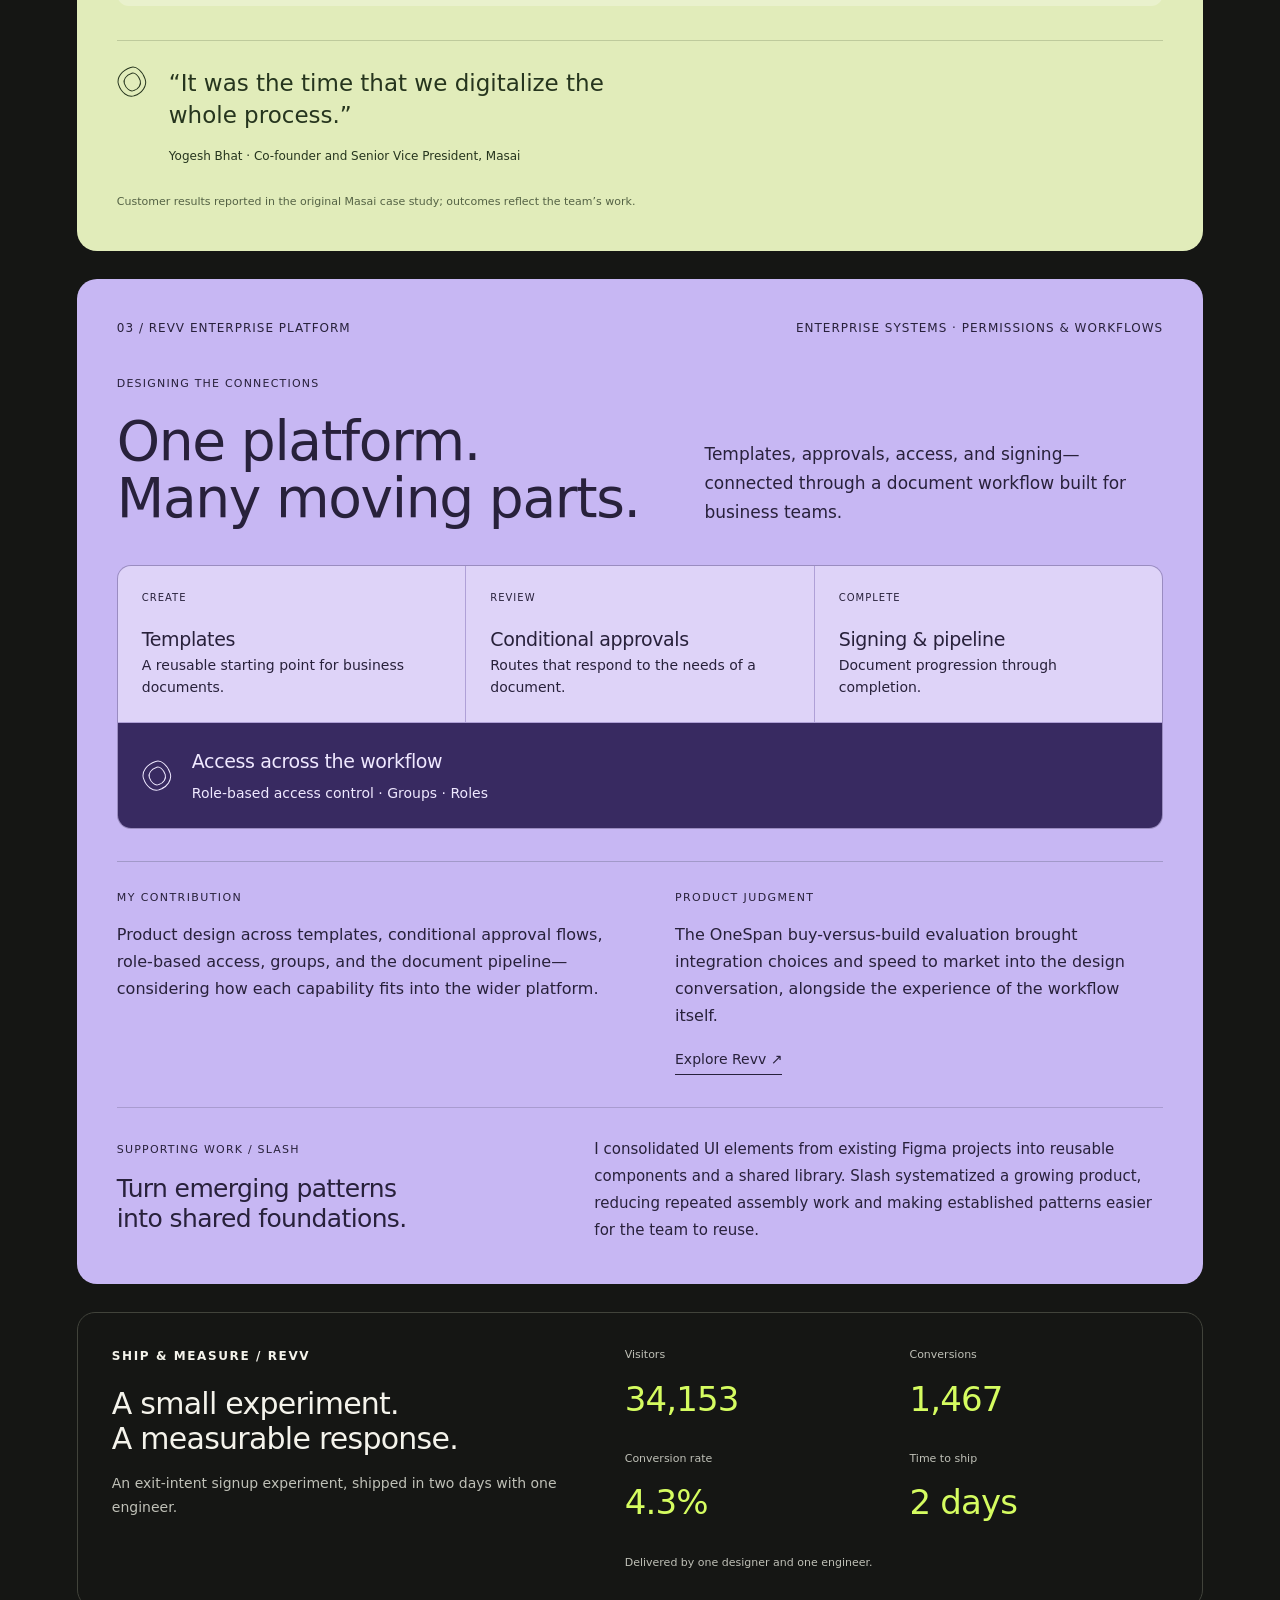
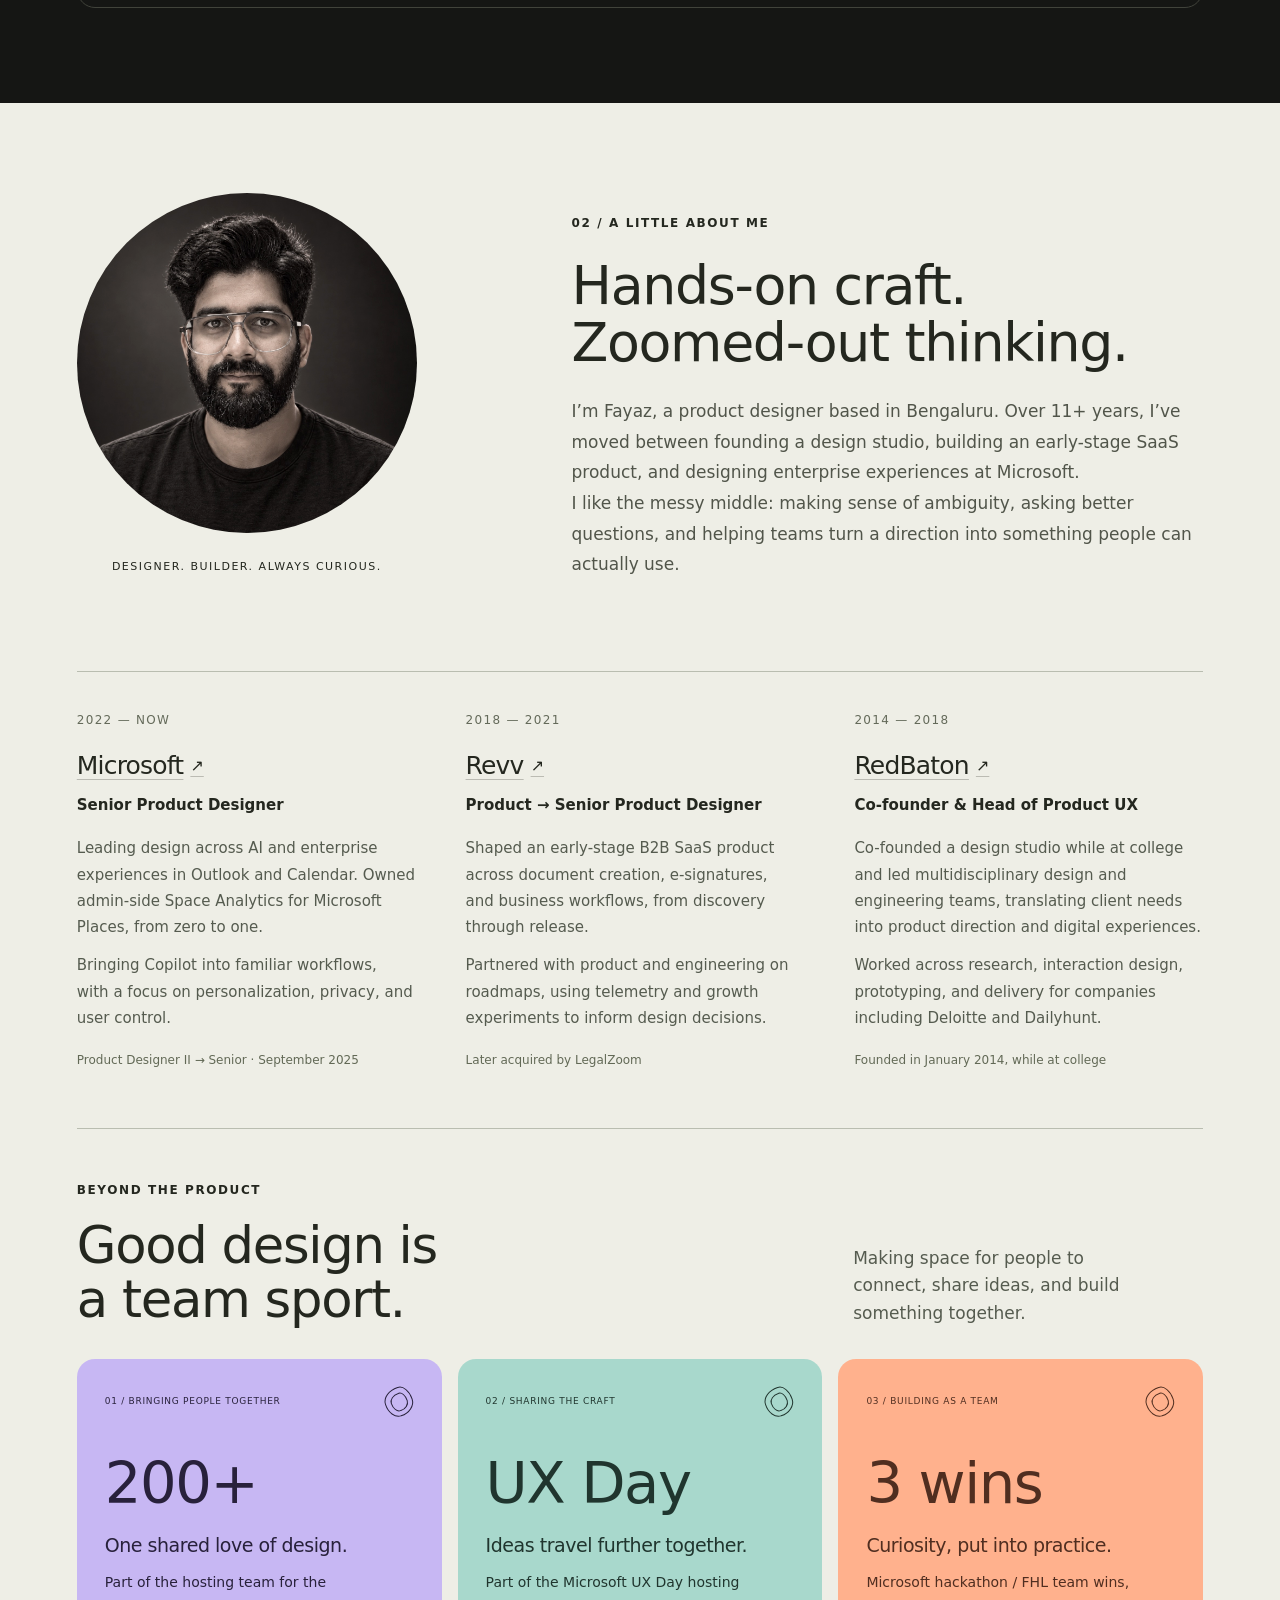
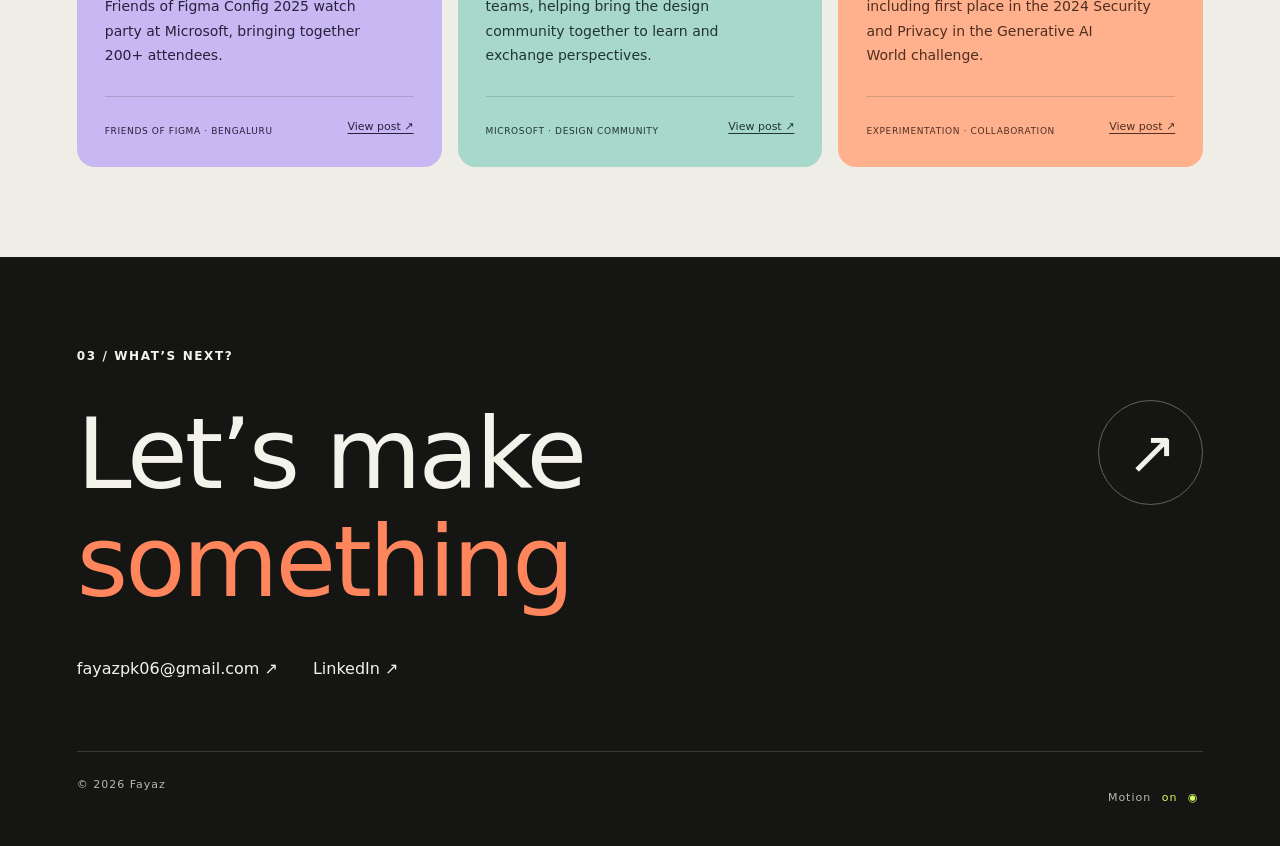
==== commit 8cbbf68e: "Add files via upload" ====
--- a/index.html
+++ b/index.html
@@ -14,9 +14,9 @@
     <meta property="og:description" content="Designing clarity in complex systems. Selected work across Microsoft Places, Copilot and Outlook." />
     <meta property="og:type" content="website" />
     <meta property="og:url" content="https://fayazpk06.github.io/" />
-    <script type="module" crossorigin src="./assets/home-Dr8gwnL4.js"></script>
-    <link rel="modulepreload" crossorigin href="./assets/globals-BkXwFnaR.js">
-    <link rel="stylesheet" crossorigin href="./assets/globals-D3W0Kjoj.css">
+    <script type="module" crossorigin src="./assets/home-DdIbFsm_.js"></script>
+    <link rel="modulepreload" crossorigin href="./assets/globals-ioyMMulf.js">
+    <link rel="stylesheet" crossorigin href="./assets/globals-CvRmNJHa.css">
   </head>
   <body>
     <div id="root"><link rel="preload" as="image" href="./fayaz-portrait.jpg"/><main id="top" tabindex="-1"><a class="skip" href="#work">Skip to selected work</a><nav class="nav" aria-label="Main navigation"><a class="wordmark" href="#top" aria-label="Fayaz home">Fayaz<span aria-hidden="true" class="organic-mark organic-mini"><span class="organic-ring"></span><span class="organic-ring"></span></span></a><div><button class="motion-control" type="button" aria-pressed="true">Motion <span aria-hidden="true">on</span></button><a href="#work">Selected work</a><a href="#about">About</a><a href="#contact">Let’s talk ↗</a></div></nav><section class="hero"><p class="eyebrow"><i></i> SENIOR PRODUCT DESIGNER AT MICROSOFT</p><h1>Complexity,<br/>meet <em>clarity.</em><span aria-hidden="true" class="organic-mark organic-accent"><span class="organic-ring"></span><span class="organic-ring"></span><span class="organic-ring"></span><span class="organic-ring"></span><span class="organic-ring"></span></span></h1><div class="hero-bottom"><p>I turn complex systems into experiences that feel simple. Building thoughtful AI and enterprise products, from zero to one and beyond.</p><a class="button" href="#work">Explore my work <span>↓</span></a></div><div class="hero-meta"><span>BASED IN BENGALURU, INDIA</span><span>STRATEGY ↔ CRAFT ↔ HUMAN EXPERIENCE</span></div></section><section class="ticker" aria-label="Companies, collaborators, and design expertise"><p class="ticker-sr">Companies and collaborators: <!-- -->Mindtickle, Revv.so, Deloitte, Cleartrip, Dailyhunt, Amazon, Microsoft, SignEasy, BYJU’s, Capillary, BigBasket, Chai Point, Babajob, BlueStone, greytHR, RedBaton<!-- -->. Expertise: <!-- -->B2B SaaS, AI Forward Designs, Product Integrations, Brand Building, Enterprise UX, Zero to One, Product Strategy, Human-Centered Design, User Research, Interaction Design, Information Architecture, Rapid Prototyping, Growth Experiments, Workflow Automation, Cross-Platform Experiences, Privacy &amp; Trust<!-- -->.</p><div class="ticker-track" aria-hidden="true"><span><span>MINDTICKLE<!-- --> <b class="ticker-mark"><span aria-hidden="true" class="organic-mark organic-mini"><span class="organic-ring"></span><span class="organic-ring"></span></span></b> </span><span>REVV.SO<!-- --> <b class="ticker-mark"><span aria-hidden="true" class="organic-mark organic-mini"><span class="organic-ring"></span><span class="organic-ring"></span></span></b> </span><span>DELOITTE<!-- --> <b class="ticker-mark"><span aria-hidden="true" class="organic-mark organic-mini"><span class="organic-ring"></span><span class="organic-ring"></span></span></b> </span><span>CLEARTRIP<!-- --> <b class="ticker-mark"><span aria-hidden="true" class="organic-mark organic-mini"><span class="organic-ring"></span><span class="organic-ring"></span></span></b> </span><span>DAILYHUNT<!-- --> <b class="ticker-mark"><span aria-hidden="true" class="organic-mark organic-mini"><span class="organic-ring"></span><span class="organic-ring"></span></span></b> </span><span>AMAZON<!-- --> <b class="ticker-mark"><span aria-hidden="true" class="organic-mark organic-mini"><span class="organic-ring"></span><span class="organic-ring"></span></span></b> </span><span>MICROSOFT<!-- --> <b class="ticker-mark"><span aria-hidden="true" class="organic-mark organic-mini"><span class="organic-ring"></span><span class="organic-ring"></span></span></b> </span><span>SIGNEASY<!-- --> <b class="ticker-mark"><span aria-hidden="true" class="organic-mark organic-mini"><span class="organic-ring"></span><span class="organic-ring"></span></span></b> </span><span>BYJU’S<!-- --> <b class="ticker-mark"><span aria-hidden="true" class="organic-mark organic-mini"><span class="organic-ring"></span><span class="organic-ring"></span></span></b> </span><span>CAPILLARY<!-- --> <b class="ticker-mark"><span aria-hidden="true" class="organic-mark organic-mini"><span class="organic-ring"></span><span class="organic-ring"></span></span></b> </span><span>BIGBASKET<!-- --> <b class="ticker-mark"><span aria-hidden="true" class="organic-mark organic-mini"><span class="organic-ring"></span><span class="organic-ring"></span></span></b> </span><span>CHAI POINT<!-- --> <b class="ticker-mark"><span aria-hidden="true" class="organic-mark organic-mini"><span class="organic-ring"></span><span class="organic-ring"></span></span></b> </span><span>BABAJOB<!-- --> <b class="ticker-mark"><span aria-hidden="true" class="organic-mark organic-mini"><span class="organic-ring"></span><span class="organic-ring"></span></span></b> </span><span>BLUESTONE<!-- --> <b class="ticker-mark"><span aria-hidden="true" class="organic-mark organic-mini"><span class="organic-ring"></span><span class="organic-ring"></span></span></b> </span><span>GREYTHR<!-- --> <b class="ticker-mark"><span aria-hidden="true" class="organic-mark organic-mini"><span class="organic-ring"></span><span class="organic-ring"></span></span></b> </span><span>REDBATON<!-- --> <b class="ticker-mark"><span aria-hidden="true" class="organic-mark organic-mini"><span class="organic-ring"></span><span class="organic-ring"></span></span></b> </span><span>B2B SAAS<!-- --> <b class="ticker-mark"><span aria-hidden="true" class="organic-mark organic-mini"><span class="organic-ring"></span><span class="organic-ring"></span></span></b> </span><span>AI FORWARD DESIGNS<!-- --> <b class="ticker-mark"><span aria-hidden="true" class="organic-mark organic-mini"><span class="organic-ring"></span><span class="organic-ring"></span></span></b> </span><span>PRODUCT INTEGRATIONS<!-- --> <b class="ticker-mark"><span aria-hidden="true" class="organic-mark organic-mini"><span class="organic-ring"></span><span class="organic-ring"></span></span></b> </span><span>BRAND BUILDING<!-- --> <b class="ticker-mark"><span aria-hidden="true" class="organic-mark organic-mini"><span class="organic-ring"></span><span class="organic-ring"></span></span></b> </span><span>ENTERPRISE UX<!-- --> <b class="ticker-mark"><span aria-hidden="true" class="organic-mark organic-mini"><span class="organic-ring"></span><span class="organic-ring"></span></span></b> </span><span>ZERO TO ONE<!-- --> <b class="ticker-mark"><span aria-hidden="true" class="organic-mark organic-mini"><span class="organic-ring"></span><span class="organic-ring"></span></span></b> </span><span>PRODUCT STRATEGY<!-- --> <b class="ticker-mark"><span aria-hidden="true" class="organic-mark organic-mini"><span class="organic-ring"></span><span class="organic-ring"></span></span></b> </span><span>HUMAN-CENTERED DESIGN<!-- --> <b class="ticker-mark"><span aria-hidden="true" class="organic-mark organic-mini"><span class="organic-ring"></span><span class="organic-ring"></span></span></b> </span><span>USER RESEARCH<!-- --> <b class="ticker-mark"><span aria-hidden="true" class="organic-mark organic-mini"><span class="organic-ring"></span><span class="organic-ring"></span></span></b> </span><span>INTERACTION DESIGN<!-- --> <b class="ticker-mark"><span aria-hidden="true" class="organic-mark organic-mini"><span class="organic-ring"></span><span class="organic-ring"></span></span></b> </span><span>INFORMATION ARCHITECTURE<!-- --> <b class="ticker-mark"><span aria-hidden="true" class="organic-mark organic-mini"><span class="organic-ring"></span><span class="organic-ring"></span></span></b> </span><span>RAPID PROTOTYPING<!-- --> <b class="ticker-mark"><span aria-hidden="true" class="organic-mark organic-mini"><span class="organic-ring"></span><span class="organic-ring"></span></span></b> </span><span>GROWTH EXPERIMENTS<!-- --> <b class="ticker-mark"><span aria-hidden="true" class="organic-mark organic-mini"><span class="organic-ring"></span><span class="organic-ring"></span></span></b> </span><span>WORKFLOW AUTOMATION<!-- --> <b class="ticker-mark"><span aria-hidden="true" class="organic-mark organic-mini"><span class="organic-ring"></span><span class="organic-ring"></span></span></b> </span><span>CROSS-PLATFORM EXPERIENCES<!-- --> <b class="ticker-mark"><span aria-hidden="true" class="organic-mark organic-mini"><span class="organic-ring"></span><span class="organic-ring"></span></span></b> </span><span>PRIVACY &amp; TRUST<!-- --> <b class="ticker-mark"><span aria-hidden="true" class="organic-mark organic-mini"><span class="organic-ring"></span><span class="organic-ring"></span></span></b> </span></span><span><span>MINDTICKLE<!-- --> <b class="ticker-mark"><span aria-hidden="true" class="organic-mark organic-mini"><span class="organic-ring"></span><span class="organic-ring"></span></span></b> </span><span>REVV.SO<!-- --> <b class="ticker-mark"><span aria-hidden="true" class="organic-mark organic-mini"><span class="organic-ring"></span><span class="organic-ring"></span></span></b> </span><span>DELOITTE<!-- --> <b class="ticker-mark"><span aria-hidden="true" class="organic-mark organic-mini"><span class="organic-ring"></span><span class="organic-ring"></span></span></b> </span><span>CLEARTRIP<!-- --> <b class="ticker-mark"><span aria-hidden="true" class="organic-mark organic-mini"><span class="organic-ring"></span><span class="organic-ring"></span></span></b> </span><span>DAILYHUNT<!-- --> <b class="ticker-mark"><span aria-hidden="true" class="organic-mark organic-mini"><span class="organic-ring"></span><span class="organic-ring"></span></span></b> </span><span>AMAZON<!-- --> <b class="ticker-mark"><span aria-hidden="true" class="organic-mark organic-mini"><span class="organic-ring"></span><span class="organic-ring"></span></span></b> </span><span>MICROSOFT<!-- --> <b class="ticker-mark"><span aria-hidden="true" class="organic-mark organic-mini"><span class="organic-ring"></span><span class="organic-ring"></span></span></b> </span><span>SIGNEASY<!-- --> <b class="ticker-mark"><span aria-hidden="true" class="organic-mark organic-mini"><span class="organic-ring"></span><span class="organic-ring"></span></span></b> </span><span>BYJU’S<!-- --> <b class="ticker-mark"><span aria-hidden="true" class="organic-mark organic-mini"><span class="organic-ring"></span><span class="organic-ring"></span></span></b> </span><span>CAPILLARY<!-- --> <b class="ticker-mark"><span aria-hidden="true" class="organic-mark organic-mini"><span class="organic-ring"></span><span class="organic-ring"></span></span></b> </span><span>BIGBASKET<!-- --> <b class="ticker-mark"><span aria-hidden="true" class="organic-mark organic-mini"><span class="organic-ring"></span><span class="organic-ring"></span></span></b> </span><span>CHAI POINT<!-- --> <b class="ticker-mark"><span aria-hidden="true" class="organic-mark organic-mini"><span class="organic-ring"></span><span class="organic-ring"></span></span></b> </span><span>BABAJOB<!-- --> <b class="ticker-mark"><span aria-hidden="true" class="organic-mark organic-mini"><span class="organic-ring"></span><span class="organic-ring"></span></span></b> </span><span>BLUESTONE<!-- --> <b class="ticker-mark"><span aria-hidden="true" class="organic-mark organic-mini"><span class="organic-ring"></span><span class="organic-ring"></span></span></b> </span><span>GREYTHR<!-- --> <b class="ticker-mark"><span aria-hidden="true" class="organic-mark organic-mini"><span class="organic-ring"></span><span class="organic-ring"></span></span></b> </span><span>REDBATON<!-- --> <b class="ticker-mark"><span aria-hidden="true" class="organic-mark organic-mini"><span class="organic-ring"></span><span class="organic-ring"></span></span></b> </span><span>B2B SAAS<!-- --> <b class="ticker-mark"><span aria-hidden="true" class="organic-mark organic-mini"><span class="organic-ring"></span><span class="organic-ring"></span></span></b> </span><span>AI FORWARD DESIGNS<!-- --> <b class="ticker-mark"><span aria-hidden="true" class="organic-mark organic-mini"><span class="organic-ring"></span><span class="organic-ring"></span></span></b> </span><span>PRODUCT INTEGRATIONS<!-- --> <b class="ticker-mark"><span aria-hidden="true" class="organic-mark organic-mini"><span class="organic-ring"></span><span class="organic-ring"></span></span></b> </span><span>BRAND BUILDING<!-- --> <b class="ticker-mark"><span aria-hidden="true" class="organic-mark organic-mini"><span class="organic-ring"></span><span class="organic-ring"></span></span></b> </span><span>ENTERPRISE UX<!-- --> <b class="ticker-mark"><span aria-hidden="true" class="organic-mark organic-mini"><span class="organic-ring"></span><span class="organic-ring"></span></span></b> </span><span>ZERO TO ONE<!-- --> <b class="ticker-mark"><span aria-hidden="true" class="organic-mark organic-mini"><span class="organic-ring"></span><span class="organic-ring"></span></span></b> </span><span>PRODUCT STRATEGY<!-- --> <b class="ticker-mark"><span aria-hidden="true" class="organic-mark organic-mini"><span class="organic-ring"></span><span class="organic-ring"></span></span></b> </span><span>HUMAN-CENTERED DESIGN<!-- --> <b class="ticker-mark"><span aria-hidden="true" class="organic-mark organic-mini"><span class="organic-ring"></span><span class="organic-ring"></span></span></b> </span><span>USER RESEARCH<!-- --> <b class="ticker-mark"><span aria-hidden="true" class="organic-mark organic-mini"><span class="organic-ring"></span><span class="organic-ring"></span></span></b> </span><span>INTERACTION DESIGN<!-- --> <b class="ticker-mark"><span aria-hidden="true" class="organic-mark organic-mini"><span class="organic-ring"></span><span class="organic-ring"></span></span></b> </span><span>INFORMATION ARCHITECTURE<!-- --> <b class="ticker-mark"><span aria-hidden="true" class="organic-mark organic-mini"><span class="organic-ring"></span><span class="organic-ring"></span></span></b> </span><span>RAPID PROTOTYPING<!-- --> <b class="ticker-mark"><span aria-hidden="true" class="organic-mark organic-mini"><span class="organic-ring"></span><span class="organic-ring"></span></span></b> </span><span>GROWTH EXPERIMENTS<!-- --> <b class="ticker-mark"><span aria-hidden="true" class="organic-mark organic-mini"><span class="organic-ring"></span><span class="organic-ring"></span></span></b> </span><span>WORKFLOW AUTOMATION<!-- --> <b class="ticker-mark"><span aria-hidden="true" class="organic-mark organic-mini"><span class="organic-ring"></span><span class="organic-ring"></span></span></b> </span><span>CROSS-PLATFORM EXPERIENCES<!-- --> <b class="ticker-mark"><span aria-hidden="true" class="organic-mark organic-mini"><span class="organic-ring"></span><span class="organic-ring"></span></span></b> </span><span>PRIVACY &amp; TRUST<!-- --> <b class="ticker-mark"><span aria-hidden="true" class="organic-mark organic-mini"><span class="organic-ring"></span><span class="organic-ring"></span></span></b> </span></span><span><span>MINDTICKLE<!-- --> <b class="ticker-mark"><span aria-hidden="true" class="organic-mark organic-mini"><span class="organic-ring"></span><span class="organic-ring"></span></span></b> </span><span>REVV.SO<!-- --> <b class="ticker-mark"><span aria-hidden="true" class="organic-mark organic-mini"><span class="organic-ring"></span><span class="organic-ring"></span></span></b> </span><span>DELOITTE<!-- --> <b class="ticker-mark"><span aria-hidden="true" class="organic-mark organic-mini"><span class="organic-ring"></span><span class="organic-ring"></span></span></b> </span><span>CLEARTRIP<!-- --> <b class="ticker-mark"><span aria-hidden="true" class="organic-mark organic-mini"><span class="organic-ring"></span><span class="organic-ring"></span></span></b> </span><span>DAILYHUNT<!-- --> <b class="ticker-mark"><span aria-hidden="true" class="organic-mark organic-mini"><span class="organic-ring"></span><span class="organic-ring"></span></span></b> </span><span>AMAZON<!-- --> <b class="ticker-mark"><span aria-hidden="true" class="organic-mark organic-mini"><span class="organic-ring"></span><span class="organic-ring"></span></span></b> </span><span>MICROSOFT<!-- --> <b class="ticker-mark"><span aria-hidden="true" class="organic-mark organic-mini"><span class="organic-ring"></span><span class="organic-ring"></span></span></b> </span><span>SIGNEASY<!-- --> <b class="ticker-mark"><span aria-hidden="true" class="organic-mark organic-mini"><span class="organic-ring"></span><span class="organic-ring"></span></span></b> </span><span>BYJU’S<!-- --> <b class="ticker-mark"><span aria-hidden="true" class="organic-mark organic-mini"><span class="organic-ring"></span><span class="organic-ring"></span></span></b> </span><span>CAPILLARY<!-- --> <b class="ticker-mark"><span aria-hidden="true" class="organic-mark organic-mini"><span class="organic-ring"></span><span class="organic-ring"></span></span></b> </span><span>BIGBASKET<!-- --> <b class="ticker-mark"><span aria-hidden="true" class="organic-mark organic-mini"><span class="organic-ring"></span><span class="organic-ring"></span></span></b> </span><span>CHAI POINT<!-- --> <b class="ticker-mark"><span aria-hidden="true" class="organic-mark organic-mini"><span class="organic-ring"></span><span class="organic-ring"></span></span></b> </span><span>BABAJOB<!-- --> <b class="ticker-mark"><span aria-hidden="true" class="organic-mark organic-mini"><span class="organic-ring"></span><span class="organic-ring"></span></span></b> </span><span>BLUESTONE<!-- --> <b class="ticker-mark"><span aria-hidden="true" class="organic-mark organic-mini"><span class="organic-ring"></span><span class="organic-ring"></span></span></b> </span><span>GREYTHR<!-- --> <b class="ticker-mark"><span aria-hidden="true" class="organic-mark organic-mini"><span class="organic-ring"></span><span class="organic-ring"></span></span></b> </span><span>REDBATON<!-- --> <b class="ticker-mark"><span aria-hidden="true" class="organic-mark organic-mini"><span class="organic-ring"></span><span class="organic-ring"></span></span></b> </span><span>B2B SAAS<!-- --> <b class="ticker-mark"><span aria-hidden="true" class="organic-mark organic-mini"><span class="organic-ring"></span><span class="organic-ring"></span></span></b> </span><span>AI FORWARD DESIGNS<!-- --> <b class="ticker-mark"><span aria-hidden="true" class="organic-mark organic-mini"><span class="organic-ring"></span><span class="organic-ring"></span></span></b> </span><span>PRODUCT INTEGRATIONS<!-- --> <b class="ticker-mark"><span aria-hidden="true" class="organic-mark organic-mini"><span class="organic-ring"></span><span class="organic-ring"></span></span></b> </span><span>BRAND BUILDING<!-- --> <b class="ticker-mark"><span aria-hidden="true" class="organic-mark organic-mini"><span class="organic-ring"></span><span class="organic-ring"></span></span></b> </span><span>ENTERPRISE UX<!-- --> <b class="ticker-mark"><span aria-hidden="true" class="organic-mark organic-mini"><span class="organic-ring"></span><span class="organic-ring"></span></span></b> </span><span>ZERO TO ONE<!-- --> <b class="ticker-mark"><span aria-hidden="true" class="organic-mark organic-mini"><span class="organic-ring"></span><span class="organic-ring"></span></span></b> </span><span>PRODUCT STRATEGY<!-- --> <b class="ticker-mark"><span aria-hidden="true" class="organic-mark organic-mini"><span class="organic-ring"></span><span class="organic-ring"></span></span></b> </span><span>HUMAN-CENTERED DESIGN<!-- --> <b class="ticker-mark"><span aria-hidden="true" class="organic-mark organic-mini"><span class="organic-ring"></span><span class="organic-ring"></span></span></b> </span><span>USER RESEARCH<!-- --> <b class="ticker-mark"><span aria-hidden="true" class="organic-mark organic-mini"><span class="organic-ring"></span><span class="organic-ring"></span></span></b> </span><span>INTERACTION DESIGN<!-- --> <b class="ticker-mark"><span aria-hidden="true" class="organic-mark organic-mini"><span class="organic-ring"></span><span class="organic-ring"></span></span></b> </span><span>INFORMATION ARCHITECTURE<!-- --> <b class="ticker-mark"><span aria-hidden="true" class="organic-mark organic-mini"><span class="organic-ring"></span><span class="organic-ring"></span></span></b> </span><span>RAPID PROTOTYPING<!-- --> <b class="ticker-mark"><span aria-hidden="true" class="organic-mark organic-mini"><span class="organic-ring"></span><span class="organic-ring"></span></span></b> </span><span>GROWTH EXPERIMENTS<!-- --> <b class="ticker-mark"><span aria-hidden="true" class="organic-mark organic-mini"><span class="organic-ring"></span><span class="organic-ring"></span></span></b> </span><span>WORKFLOW AUTOMATION<!-- --> <b class="ticker-mark"><span aria-hidden="true" class="organic-mark organic-mini"><span class="organic-ring"></span><span class="organic-ring"></span></span></b> </span><span>CROSS-PLATFORM EXPERIENCES<!-- --> <b class="ticker-mark"><span aria-hidden="true" class="organic-mark organic-mini"><span class="organic-ring"></span><span class="organic-ring"></span></span></b> </span><span>PRIVACY &amp; TRUST<!-- --> <b class="ticker-mark"><span aria-hidden="true" class="organic-mark organic-mini"><span class="organic-ring"></span><span class="organic-ring"></span></span></b> </span></span><span><span>MINDTICKLE<!-- --> <b class="ticker-mark"><span aria-hidden="true" class="organic-mark organic-mini"><span class="organic-ring"></span><span class="organic-ring"></span></span></b> </span><span>REVV.SO<!-- --> <b class="ticker-mark"><span aria-hidden="true" class="organic-mark organic-mini"><span class="organic-ring"></span><span class="organic-ring"></span></span></b> </span><span>DELOITTE<!-- --> <b class="ticker-mark"><span aria-hidden="true" class="organic-mark organic-mini"><span class="organic-ring"></span><span class="organic-ring"></span></span></b> </span><span>CLEARTRIP<!-- --> <b class="ticker-mark"><span aria-hidden="true" class="organic-mark organic-mini"><span class="organic-ring"></span><span class="organic-ring"></span></span></b> </span><span>DAILYHUNT<!-- --> <b class="ticker-mark"><span aria-hidden="true" class="organic-mark organic-mini"><span class="organic-ring"></span><span class="organic-ring"></span></span></b> </span><span>AMAZON<!-- --> <b class="ticker-mark"><span aria-hidden="true" class="organic-mark organic-mini"><span class="organic-ring"></span><span class="organic-ring"></span></span></b> </span><span>MICROSOFT<!-- --> <b class="ticker-mark"><span aria-hidden="true" class="organic-mark organic-mini"><span class="organic-ring"></span><span class="organic-ring"></span></span></b> </span><span>SIGNEASY<!-- --> <b class="ticker-mark"><span aria-hidden="true" class="organic-mark organic-mini"><span class="organic-ring"></span><span class="organic-ring"></span></span></b> </span><span>BYJU’S<!-- --> <b class="ticker-mark"><span aria-hidden="true" class="organic-mark organic-mini"><span class="organic-ring"></span><span class="organic-ring"></span></span></b> </span><span>CAPILLARY<!-- --> <b class="ticker-mark"><span aria-hidden="true" class="organic-mark organic-mini"><span class="organic-ring"></span><span class="organic-ring"></span></span></b> </span><span>BIGBASKET<!-- --> <b class="ticker-mark"><span aria-hidden="true" class="organic-mark organic-mini"><span class="organic-ring"></span><span class="organic-ring"></span></span></b> </span><span>CHAI POINT<!-- --> <b class="ticker-mark"><span aria-hidden="true" class="organic-mark organic-mini"><span class="organic-ring"></span><span class="organic-ring"></span></span></b> </span><span>BABAJOB<!-- --> <b class="ticker-mark"><span aria-hidden="true" class="organic-mark organic-mini"><span class="organic-ring"></span><span class="organic-ring"></span></span></b> </span><span>BLUESTONE<!-- --> <b class="ticker-mark"><span aria-hidden="true" class="organic-mark organic-mini"><span class="organic-ring"></span><span class="organic-ring"></span></span></b> </span><span>GREYTHR<!-- --> <b class="ticker-mark"><span aria-hidden="true" class="organic-mark organic-mini"><span class="organic-ring"></span><span class="organic-ring"></span></span></b> </span><span>REDBATON<!-- --> <b class="ticker-mark"><span aria-hidden="true" class="organic-mark organic-mini"><span class="organic-ring"></span><span class="organic-ring"></span></span></b> </span><span>B2B SAAS<!-- --> <b class="ticker-mark"><span aria-hidden="true" class="organic-mark organic-mini"><span class="organic-ring"></span><span class="organic-ring"></span></span></b> </span><span>AI FORWARD DESIGNS<!-- --> <b class="ticker-mark"><span aria-hidden="true" class="organic-mark organic-mini"><span class="organic-ring"></span><span class="organic-ring"></span></span></b> </span><span>PRODUCT INTEGRATIONS<!-- --> <b class="ticker-mark"><span aria-hidden="true" class="organic-mark organic-mini"><span class="organic-ring"></span><span class="organic-ring"></span></span></b> </span><span>BRAND BUILDING<!-- --> <b class="ticker-mark"><span aria-hidden="true" class="organic-mark organic-mini"><span class="organic-ring"></span><span class="organic-ring"></span></span></b> </span><span>ENTERPRISE UX<!-- --> <b class="ticker-mark"><span aria-hidden="true" class="organic-mark organic-mini"><span class="organic-ring"></span><span class="organic-ring"></span></span></b> </span><span>ZERO TO ONE<!-- --> <b class="ticker-mark"><span aria-hidden="true" class="organic-mark organic-mini"><span class="organic-ring"></span><span class="organic-ring"></span></span></b> </span><span>PRODUCT STRATEGY<!-- --> <b class="ticker-mark"><span aria-hidden="true" class="organic-mark organic-mini"><span class="organic-ring"></span><span class="organic-ring"></span></span></b> </span><span>HUMAN-CENTERED DESIGN<!-- --> <b class="ticker-mark"><span aria-hidden="true" class="organic-mark organic-mini"><span class="organic-ring"></span><span class="organic-ring"></span></span></b> </span><span>USER RESEARCH<!-- --> <b class="ticker-mark"><span aria-hidden="true" class="organic-mark organic-mini"><span class="organic-ring"></span><span class="organic-ring"></span></span></b> </span><span>INTERACTION DESIGN<!-- --> <b class="ticker-mark"><span aria-hidden="true" class="organic-mark organic-mini"><span class="organic-ring"></span><span class="organic-ring"></span></span></b> </span><span>INFORMATION ARCHITECTURE<!-- --> <b class="ticker-mark"><span aria-hidden="true" class="organic-mark organic-mini"><span class="organic-ring"></span><span class="organic-ring"></span></span></b> </span><span>RAPID PROTOTYPING<!-- --> <b class="ticker-mark"><span aria-hidden="true" class="organic-mark organic-mini"><span class="organic-ring"></span><span class="organic-ring"></span></span></b> </span><span>GROWTH EXPERIMENTS<!-- --> <b class="ticker-mark"><span aria-hidden="true" class="organic-mark organic-mini"><span class="organic-ring"></span><span class="organic-ring"></span></span></b> </span><span>WORKFLOW AUTOMATION<!-- --> <b class="ticker-mark"><span aria-hidden="true" class="organic-mark organic-mini"><span class="organic-ring"></span><span class="organic-ring"></span></span></b> </span><span>CROSS-PLATFORM EXPERIENCES<!-- --> <b class="ticker-mark"><span aria-hidden="true" class="organic-mark organic-mini"><span class="organic-ring"></span><span class="organic-ring"></span></span></b> </span><span>PRIVACY &amp; TRUST<!-- --> <b class="ticker-mark"><span aria-hidden="true" class="organic-mark organic-mini"><span class="organic-ring"></span><span class="organic-ring"></span></span></b> </span></span></div><button type="button" class="ticker-arrow ticker-arrow-left" aria-label="Scroll text left" title="Scroll text left — hover or hold to speed up"><span aria-hidden="true">←</span></button><button type="button" class="ticker-arrow ticker-arrow-right" aria-label="Scroll text right" title="Scroll text right — hover or hold to speed up"><span aria-hidden="true">→</span></button></section><section id="work" class="work" tabindex="-1"><div class="section-title reveal"><p class="eyebrow">01 / SELECTED WORK</p><h2>Big systems.<br/>Human details.</h2></div><article class="project reveal places"><div class="project-top"><span>0<!-- -->1<!-- --> / <!-- -->MICROSOFT PLACES</span><span>ZERO TO ONE · ENTERPRISE UX</span></div><div class="project-main"><div><h3><span>Make space for<br/></span><span>better decisions.<br/></span></h3><p class="project-desc">Turning workplace data into clarity for the people running it.</p></div><div class="flow"><span class="flow-label">EXPERIENCE FOCUS</span><div class="flow-row"><span class="step-index">0<!-- -->1</span><span>Workplace signals</span><span aria-hidden="true">↓</span></div><div class="flow-row"><span class="step-index">0<!-- -->2</span><span>Space insights</span><span aria-hidden="true">↓</span></div><div class="flow-row"><span class="step-index">0<!-- -->3</span><span>Informed decisions</span><span aria-hidden="true">↗</span></div><div class="flow-result"><span aria-hidden="true" class="organic-mark organic-mini"><span class="organic-ring"></span><span class="organic-ring"></span></span>From concept to launch in one year</div></div></div><a class="case-study-cta places-cta" href="./places/">Explore the Space Analytics case study <span aria-hidden="true">↗</span></a><div class="project-detail"><div><h4>MY ROLE</h4><strong>Design lead · Admin-side Space Analytics</strong><p>I owned and led the admin-side Space Analytics experience as part of the core Microsoft Places team, helping take the product from concept to launch within a year.</p></div><div><h4>THE DESIGN CHALLENGE</h4><p>Partnering with enterprise Real Estate &amp; Facilities teams, I shaped experiences to support space planning and workplace operations.</p><a class="text-link" href="https://www.theverge.com/2024/5/13/24155204/microsoft-places-ai-hybrid-office-feature" target="_blank" rel="noopener noreferrer" aria-label="Read about Places (opens in a new tab)">Read about Places<!-- --> ↗</a></div></div></article><section class="microsoft-more reveal" aria-labelledby="microsoft-more-title"><div class="work-subheading"><p class="eyebrow">01.1 / MORE AT MICROSOFT</p><h3 id="microsoft-more-title">AI, trust, and familiar workflows.</h3></div><div class="microsoft-full-width"><article class="project copilot"><div class="project-top"><span>01.<!-- -->1<!-- --> / <!-- -->COPILOT PERSONALIZATION</span><span>AI EXPERIENCES · TRUST &amp; CONTROL</span></div><div class="project-main"><div><h3><span>AI that sounds<br/></span><span>more like you.<br/></span></h3><p class="project-desc">Personalization is more than a better writing prompt.</p></div><div class="flow"><span class="flow-label">EXPERIENCE FOCUS</span><div class="flow-row"><span class="step-index">0<!-- -->1</span><span>Your communication style</span><span aria-hidden="true">↓</span></div><div class="flow-row"><span class="step-index">0<!-- -->2</span><span>Personalized assistance</span><span aria-hidden="true">↓</span></div><div class="flow-row"><span class="step-index">0<!-- -->3</span><span>Your choice</span><span aria-hidden="true">↗</span></div><div class="flow-result"><span aria-hidden="true" class="organic-mark organic-mini"><span class="organic-ring"></span><span class="organic-ring"></span></span>Personal voice. Clear control.</div></div></div><div class="project-detail"><div><h4>MY ROLE</h4><strong>Product design · Writing Profile experiences</strong><p>I designed experiences that help Copilot reflect a person’s communication style, bringing privacy, transparency, and user control into the product experience.</p></div><div><h4>THE DESIGN CHALLENGE</h4><p>The work connects interaction design with notifications, privacy considerations, and approval dependencies—making trust part of the design problem.</p><a class="text-link" href="https://support.microsoft.com/en-us/outlook/copilot-pages/draft-an-email-message-with-copilot-in-outlook" target="_blank" rel="noopener noreferrer" aria-label="Read more about Copilot Personalization (opens in a new tab)">Read more<!-- --> ↗</a></div></div></article><article class="project calendar"><div class="project-top"><span>01.<!-- -->2<!-- --> / <!-- -->OUTLOOK CALENDAR</span><span>PRODUCT STRATEGY · PLATFORM EVOLUTION</span></div><div class="project-main"><div><h3><span>Move forward.<br/></span><span>Keep what works.<br/></span></h3><p class="project-desc">Bringing modern AI to deeply familiar workflows.</p></div><div class="flow"><span class="flow-label">EXPERIENCE FOCUS</span><div class="flow-row"><span class="step-index">0<!-- -->1</span><span>Established workflows</span><span aria-hidden="true">↓</span></div><div class="flow-row"><span class="step-index">0<!-- -->2</span><span>Research &amp; reviews</span><span aria-hidden="true">↓</span></div><div class="flow-row"><span class="step-index">0<!-- -->3</span><span>Thoughtful modernization</span><span aria-hidden="true">↗</span></div><div class="flow-result"><span aria-hidden="true" class="organic-mark organic-mini"><span class="organic-ring"></span><span class="organic-ring"></span></span>Modern AI, familiar workflows</div></div></div><div class="project-detail"><div><h4>MY ROLE</h4><strong>UX direction · Classic Outlook and Copilot</strong><p>I led UX direction for Copilot Calendar capabilities in Classic Outlook and contributed to the Smart Calendar launch, balancing modern interactions with the realities of an established Windows product.</p></div><div><h4>THE DESIGN CHALLENGE</h4><p>Scenario-based experience reviews, comparisons with new Outlook, and usability studies informed a modernization direction that preserves familiar scheduling workflows.</p><a class="text-link" href="https://techcommunity.microsoft.com/blog/outlook/copilot-is-now-available-in-classic-outlook-for-windows/4164427" target="_blank" rel="noopener noreferrer" aria-label="Read more about Outlook Calendar (opens in a new tab)">Read more<!-- --> ↗</a></div></div></article></div></section><div class="also reveal"><span class="eyebrow">ALSO AT MICROSOFT</span><p>Outlook Groups across web and Windows. Delegate scheduling. Sensitivity-label experiences announced at Ignite 2022.</p><a class="text-link" href="https://learn.microsoft.com/en-us/purview/sensitivity-labels-meetings" target="_blank" rel="noreferrer">Explore sensitivity labels ↗</a></div><article id="masai" class="project masai reveal"><div class="project-top"><span>02 / MASAI × REVV</span><span>WORKFLOW AUTOMATION · CUSTOMER OUTCOMES</span></div><div class="case-heading"><div><p class="case-kicker">FROM PAPERWORK TO POSSIBILITY</p><h3>Less paperwork.<br/>More forward motion.</h3></div><p>Helping Masai simplify student agreements, reduce manual coordination, and get an operationally demanding process moving again.</p></div><a class="case-study-cta" href="./masai/">Explore the Masai case study <span aria-hidden="true">↗</span></a><div class="case-metrics"><div><strong>800+ → 3</strong><span>hours of process turnaround</span></div><div><strong>60%</strong><span>reduction in operational cost</span></div><div><strong>30+ → 2</strong><span>people required to run the process</span></div></div><div class="project-detail"><div><h4>THE CUSTOMER PROBLEM</h4><p>Masai needed to collect income-share agreements, codes of conduct, and other student documents. Physical paperwork made the process slow and expensive to coordinate.</p></div><div><h4>MY ROLE &amp; TEAM</h4><p>Product design, working with a product manager, two backend engineers, two frontend engineers, and QA on an automated document workflow.</p></div></div><div class="decision-path"><div><span>01 / UNBLOCK</span><h4>Start with Zapier.</h4><p>Use an existing integration to get the workflow running quickly.</p></div><div><span>02 / MAKE IT SUSTAINABLE</span><h4>Bring it into the product.</h4><p>Follow with a native UI to reduce the ongoing cost of the integration.</p></div><div><span>03 / THE TRADEOFF</span><h4>Sequence for speed and cost.</h4><p>The first solution addressed urgency; the next addressed the cost of operating it over time.</p></div></div><blockquote class="customer-quote"><span aria-hidden="true" class="organic-mark organic-mini"><span class="organic-ring"></span><span class="organic-ring"></span></span><div><p>“It was the time that we digitalize the whole process.”</p><cite>Yogesh Bhat · Co-founder and Senior Vice President, Masai</cite></div></blockquote><p class="case-source">Customer results reported in the original Masai case study; outcomes reflect the team’s work.</p></article><article id="revv-platform" class="project revv-platform reveal"><div class="project-top"><span>03 / REVV ENTERPRISE PLATFORM</span><span>ENTERPRISE SYSTEMS · PERMISSIONS &amp; WORKFLOWS</span></div><div class="case-heading"><div><p class="case-kicker">DESIGNING THE CONNECTIONS</p><h3>One platform.<br/>Many moving parts.</h3></div><p>Templates, approvals, access, and signing—connected through a document workflow built for business teams.</p></div><div class="platform-map"><div><span>CREATE</span><strong>Templates</strong><p>A reusable starting point for business documents.</p></div><div><span>REVIEW</span><strong>Conditional approvals</strong><p>Routes that respond to the needs of a document.</p></div><div><span>COMPLETE</span><strong>Signing &amp; pipeline</strong><p>Document progression through completion.</p></div><div class="permission-layer"><span aria-hidden="true" class="organic-mark organic-mini"><span class="organic-ring"></span><span class="organic-ring"></span></span><div><strong>Access across the workflow</strong><p>Role-based access control · Groups · Roles</p></div></div></div><div class="project-detail"><div><h4>MY CONTRIBUTION</h4><p>Product design across templates, conditional approval flows, role-based access, groups, and the document pipeline—considering how each capability fits into the wider platform.</p></div><div><h4>PRODUCT JUDGMENT</h4><p>The OneSpan buy-versus-build evaluation brought integration choices and speed to market into the design conversation, alongside the experience of the workflow itself.</p><a class="text-link" href="https://www.revv.so/" target="_blank" rel="noreferrer">Explore Revv ↗</a></div></div><div class="supporting-work"><div class="supporting-intro"><span class="case-kicker">SUPPORTING WORK / SLASH</span><h4>Turn emerging patterns<br/>into shared foundations.</h4></div><p>I consolidated UI elements from existing Figma projects into reusable components and a shared library. Slash systematized a growing product, reducing repeated assembly work and making established patterns easier for the team to reuse.</p></div></article><section class="experiment reveal" aria-labelledby="experiment-title"><div><p class="eyebrow">SHIP &amp; MEASURE / REVV</p><h3 id="experiment-title">A small experiment.<br/>A measurable response.</h3><p>An exit-intent signup experiment, shipped in two days with one engineer.</p></div><div><dl class="experiment-metrics"><div><dt>Visitors</dt><dd>34,153</dd></div><div><dt>Conversions</dt><dd>1,467</dd></div><div><dt>Conversion rate</dt><dd>4.3%</dd></div><div><dt>Time to ship</dt><dd>2 days</dd></div></dl><p class="experiment-note">Delivered by one designer and one engineer.</p></div></section></section><section id="about" class="about"><div class="about-inner"><div class="about-photo reveal"><img src="./fayaz-portrait.jpg" alt="Fayaz PK" width="502" height="502" loading="eager" decoding="async"/><span class="photo-caption">DESIGNER. BUILDER. ALWAYS CURIOUS.</span></div><div class="about-copy reveal"><p class="eyebrow">02 / A LITTLE ABOUT ME</p><h2>Hands-on craft.<br/>Zoomed-out thinking.</h2><p>I’m Fayaz, a product designer based in Bengaluru. Over 11+ years, I’ve moved between founding a design studio, building an early-stage SaaS product, and designing enterprise experiences at Microsoft.</p><p>I like the messy middle: making sense of ambiguity, asking better questions, and helping teams turn a direction into something people can actually use.</p></div></div><div class="timeline reveal"><div><span>2022 — NOW</span><h3><a class="company-link" href="https://www.microsoft.com/en/microsoft-365/outlook/email-and-calendar-software-microsoft-outlook" target="_blank" rel="noreferrer">Microsoft <span aria-hidden="true">↗</span></a></h3><p class="role-title">Senior Product Designer</p><p class="role-summary">Leading design across AI and enterprise experiences in Outlook and Calendar. Owned admin-side Space Analytics for Microsoft Places, from zero to one.</p><p class="role-summary">Bringing Copilot into familiar workflows, with a focus on personalization, privacy, and user control.</p><small>Product Designer II → Senior · September 2025</small></div><div><span>2018 — 2021</span><h3><a class="company-link" href="https://www.revv.so/" target="_blank" rel="noreferrer">Revv <span aria-hidden="true">↗</span></a></h3><p class="role-title">Product → Senior Product Designer</p><p class="role-summary">Shaped an early-stage B2B SaaS product across document creation, e-signatures, and business workflows, from discovery through release.</p><p class="role-summary">Partnered with product and engineering on roadmaps, using telemetry and growth experiments to inform design decisions.</p><small>Later acquired by LegalZoom</small></div><div><span>2014 — 2018</span><h3><a class="company-link" href="https://redbaton.digital/" target="_blank" rel="noreferrer">RedBaton <span aria-hidden="true">↗</span></a></h3><p class="role-title">Co-founder &amp; Head of Product UX</p><p class="role-summary">Co-founded a design studio while at college and led multidisciplinary design and engineering teams, translating client needs into product direction and digital experiences.</p><p class="role-summary">Worked across research, interaction design, prototyping, and delivery for companies including Deloitte and Dailyhunt.</p><small>Founded in January 2014, while at college</small></div></div><div class="community reveal"><div class="community-heading"><div><p class="eyebrow">BEYOND THE PRODUCT</p><h3>Good design is<br/>a team sport.</h3></div><p>Making space for people to connect, share ideas, and build something together.</p></div><div class="community-cards"><article class="community-card community-figma"><div class="community-card-top"><span>01 / BRINGING PEOPLE TOGETHER</span><span aria-hidden="true" class="organic-mark organic-mini"><span class="organic-ring"></span><span class="organic-ring"></span></span></div><strong class="community-stat">200+</strong><h4>One shared love of design.</h4><p>Part of the hosting team for the Friends of Figma Config 2025 watch party at Microsoft, bringing together 200+ attendees.</p><div class="community-card-footer"><span class="community-tag">FRIENDS OF FIGMA · BENGALURU</span><a class="community-post-link" href="https://www.linkedin.com/posts/shivangiiitb_config-2025-ugcPost-7327712217737375746-DNGO?utm_source=share&amp;utm_medium=member_desktop&amp;rcm=ACoAABSn2uIBha9IByiHrwlSNq_3mX8GJ8fWBQo" target="_blank" rel="noreferrer" aria-label="View post about Friends of Figma on LinkedIn (opens in a new tab)">View post ↗</a></div></article><article class="community-card community-ux"><div class="community-card-top"><span>02 / SHARING THE CRAFT</span><span aria-hidden="true" class="organic-mark organic-mini"><span class="organic-ring"></span><span class="organic-ring"></span></span></div><strong class="community-stat">UX Day</strong><h4>Ideas travel further together.</h4><p>Part of the Microsoft UX Day hosting teams, helping bring the design community together to learn and exchange perspectives.</p><div class="community-card-footer"><span class="community-tag">MICROSOFT · DESIGN COMMUNITY</span><a class="community-post-link" href="https://www.linkedin.com/posts/nanhoriya_uxday2025-theaishift-innovation-ugcPost-7304876848939745280-YNaR?utm_source=share&amp;utm_medium=member_desktop&amp;rcm=ACoAABSn2uIBha9IByiHrwlSNq_3mX8GJ8fWBQo" target="_blank" rel="noreferrer" aria-label="View post about Microsoft UX Day on LinkedIn (opens in a new tab)">View post ↗</a></div></article><article class="community-card community-wins"><div class="community-card-top"><span>03 / BUILDING AS A TEAM</span><span aria-hidden="true" class="organic-mark organic-mini"><span class="organic-ring"></span><span class="organic-ring"></span></span></div><strong class="community-stat">3 wins</strong><h4>Curiosity, put into practice.</h4><p>Microsoft hackathon / FHL team wins, including first place in the 2024 Security and Privacy in the Generative AI World challenge.</p><div class="community-card-footer"><span class="community-tag">EXPERIMENTATION · COLLABORATION</span><a class="community-post-link" href="https://www.linkedin.com/posts/activity-7217429996951281665-uf7Q?utm_source=share&amp;utm_medium=member_desktop&amp;rcm=ACoAABSn2uIBha9IByiHrwlSNq_3mX8GJ8fWBQo" target="_blank" rel="noreferrer" aria-label="View post about the Microsoft hackathon win on LinkedIn (opens in a new tab)">View post ↗</a></div></article></div></div></section><footer id="contact"><p class="eyebrow">03 / WHAT’S NEXT?</p><h2 aria-label="Let’s make something matter."><span aria-hidden="true">Let’s make<br/></span><em class="animated-footer-line"><span aria-hidden="true">something </span><span class="rotating-word" aria-hidden="true"><span class="rotating-word-sizer">click<!-- -->.</span><span class="rotating-word-sizer">elevate<!-- -->.</span><span class="rotating-word-sizer">fly<!-- -->.</span><span class="rotating-word-sizer">magic<!-- -->.</span><span class="rotating-word-sizer">convert<!-- -->.</span><span class="rotating-word-sizer">matter<!-- -->.</span><span class="rotating-word-sizer">stick<!-- -->.</span><span class="rotating-word-sizer">shine<!-- -->.</span><span class="rotating-word-sizer">grow<!-- -->.</span><span class="rotating-word-sizer">last<!-- -->.</span><span class="rotating-word-value">click<!-- -->.</span></span></em><a href="mailto:fayazpk06@gmail.com" aria-label="Email Fayaz" class="contact-arrow">↗</a></h2><div class="contact-links"><a href="mailto:fayazpk06@gmail.com">fayazpk06@gmail.com ↗</a><a href="https://www.linkedin.com/in/fayazpk06/" target="_blank" rel="noreferrer">LinkedIn ↗</a></div><div class="footer-meta"><span>© <!-- -->2026<!-- --> Fayaz</span><button aria-pressed="true">Motion <span aria-hidden="true">on</span> <span aria-hidden="true">◉</span></button></div></footer></main></div>
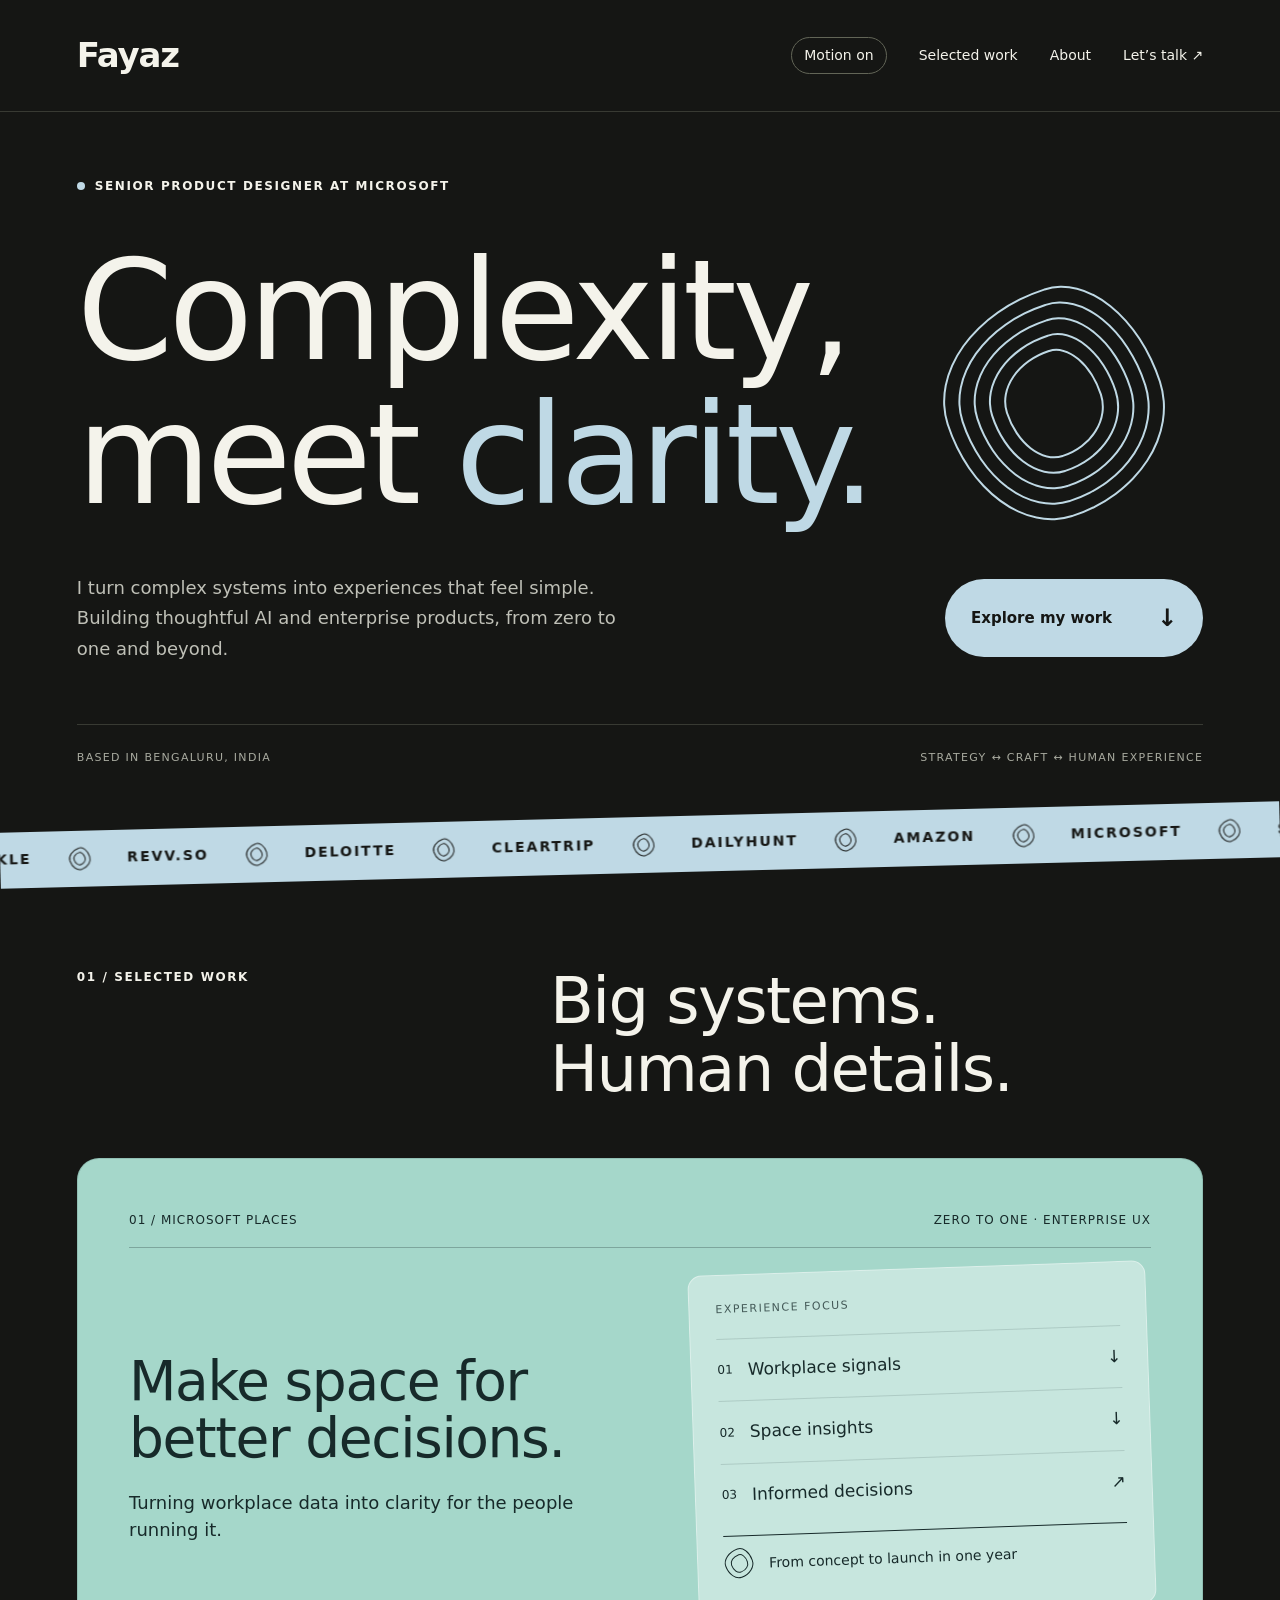
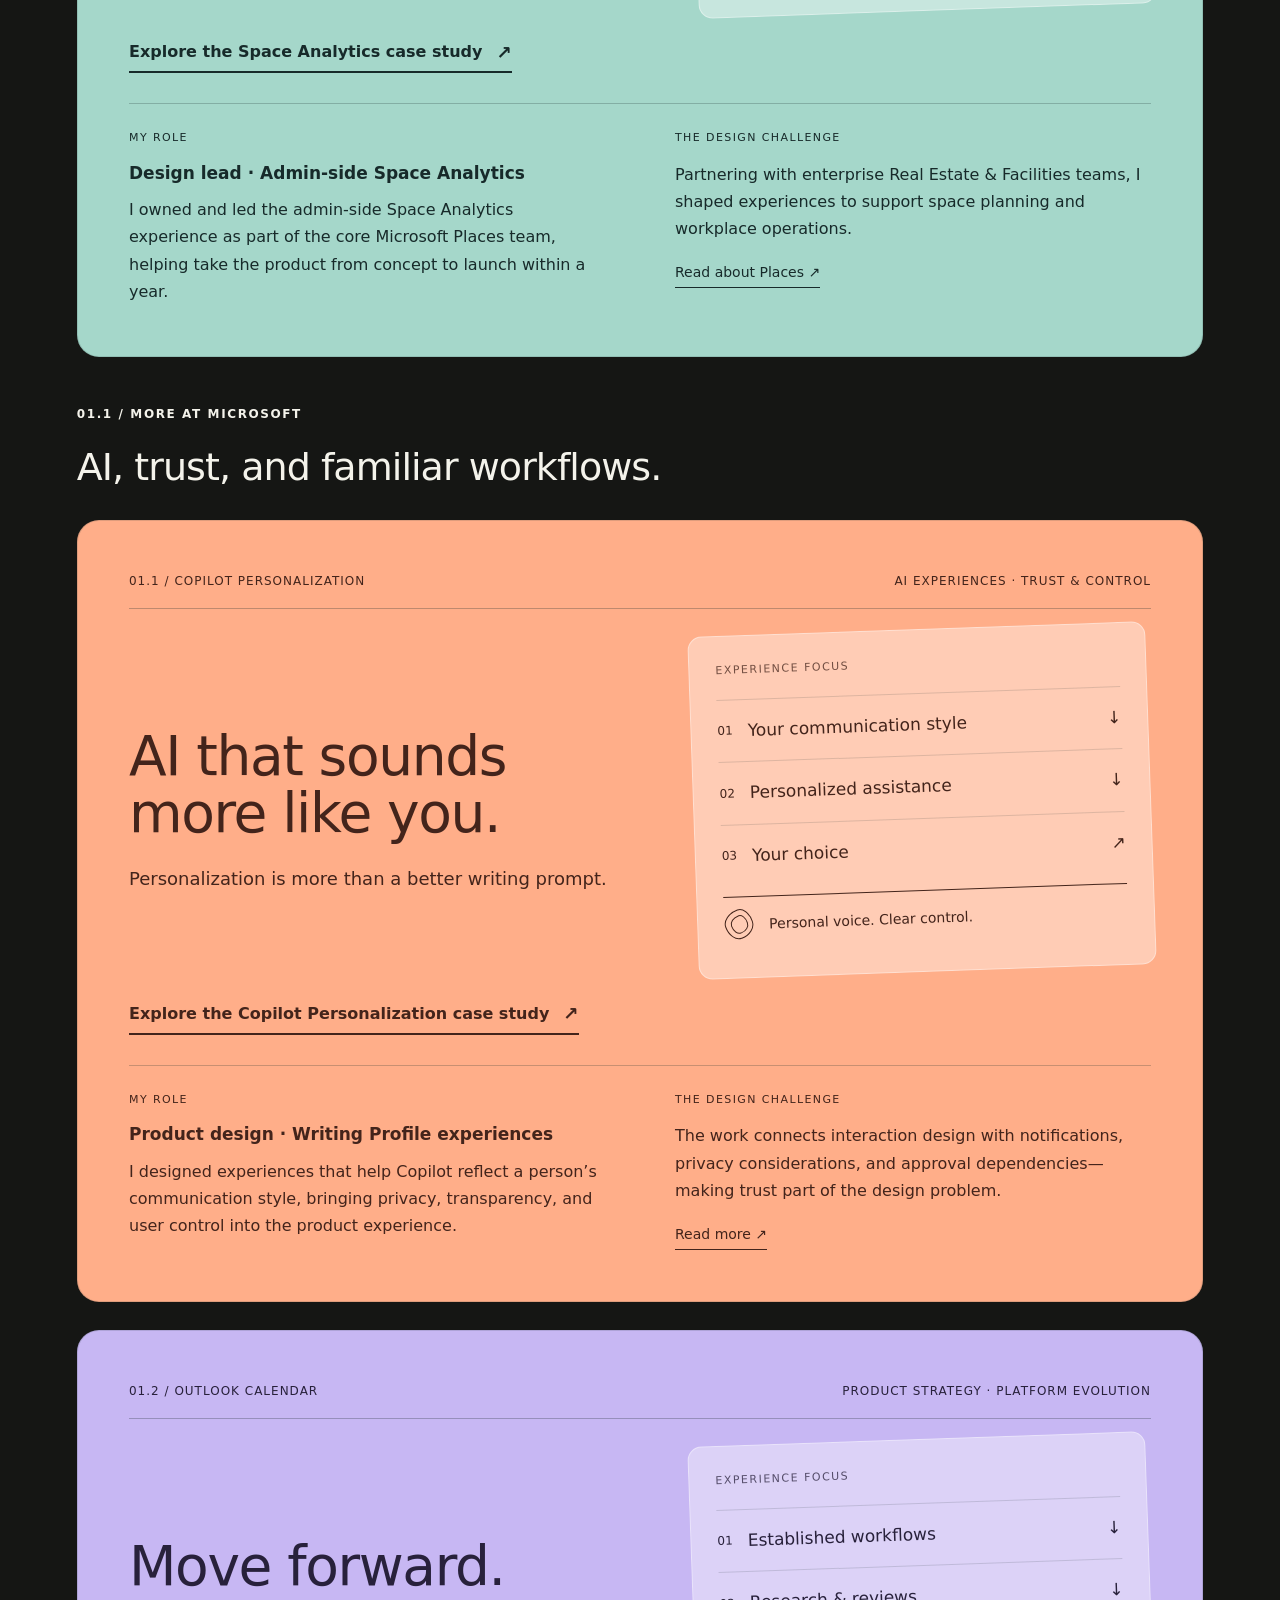
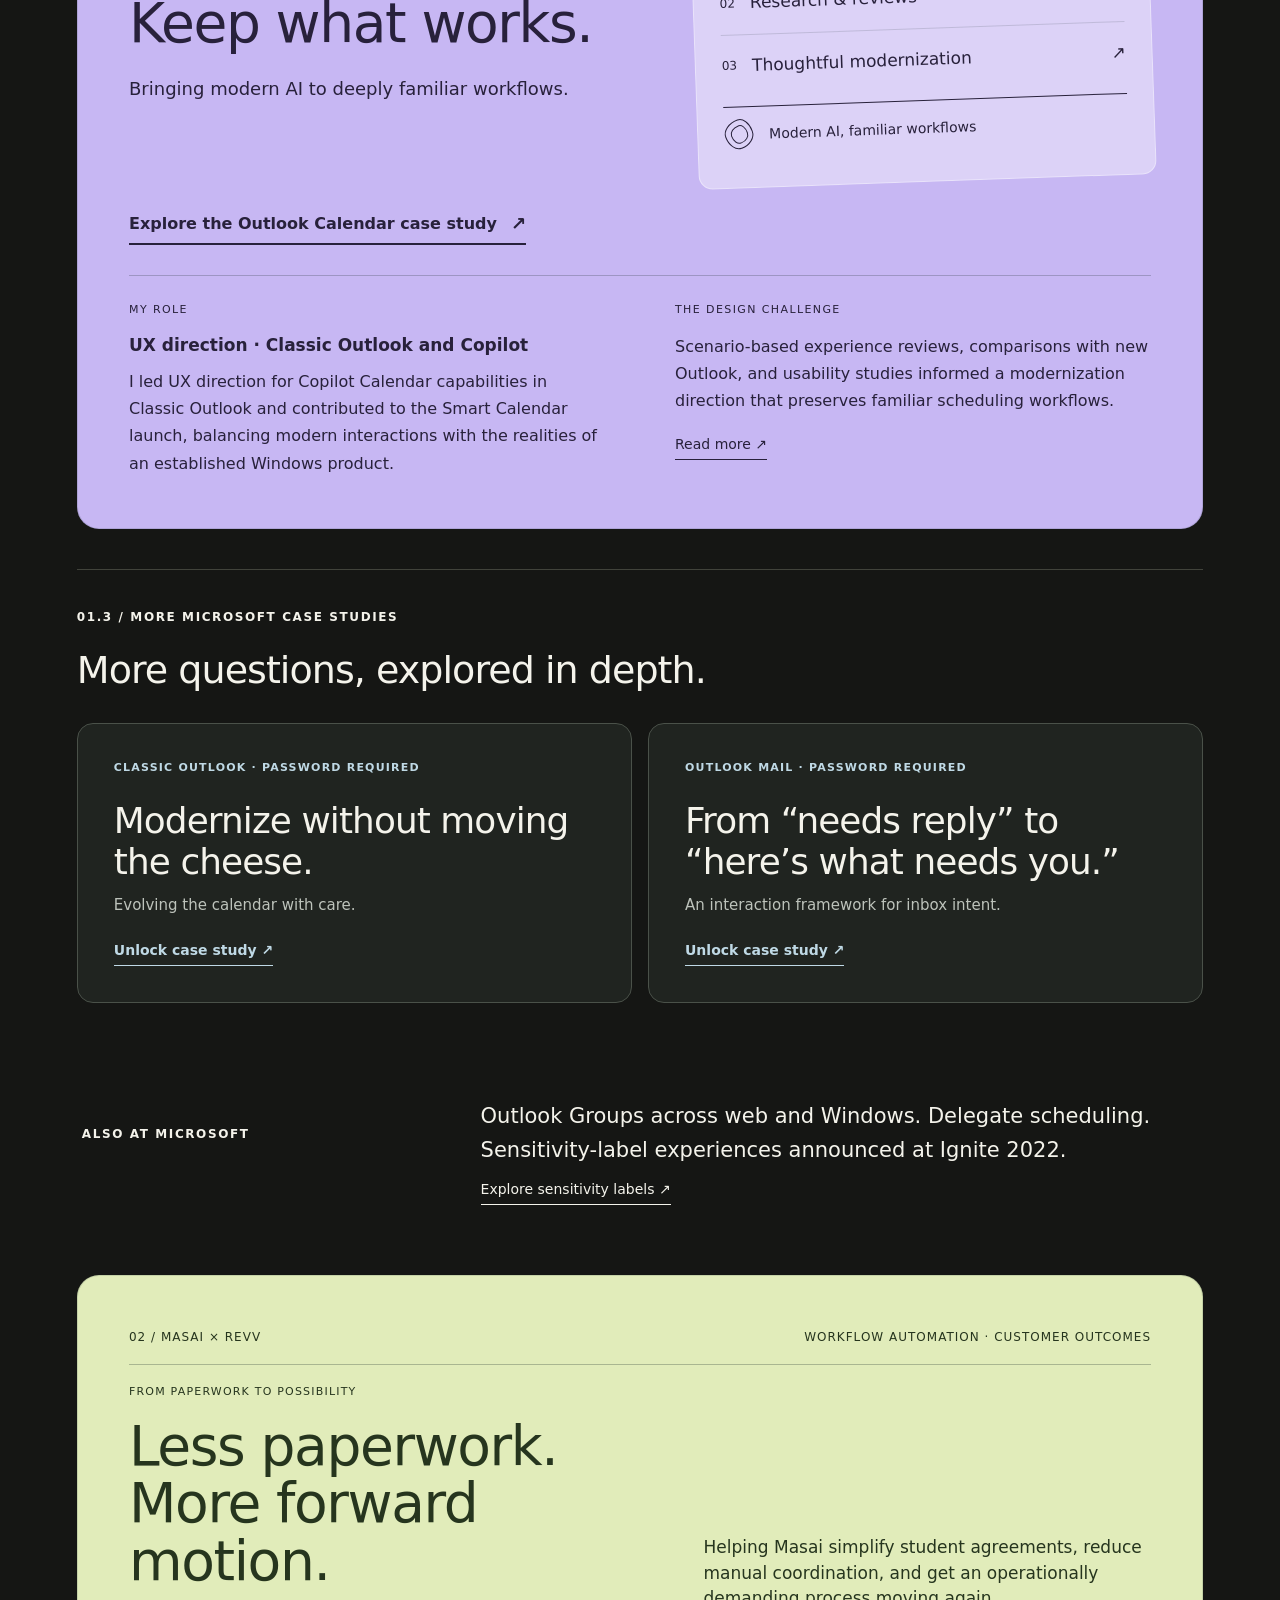
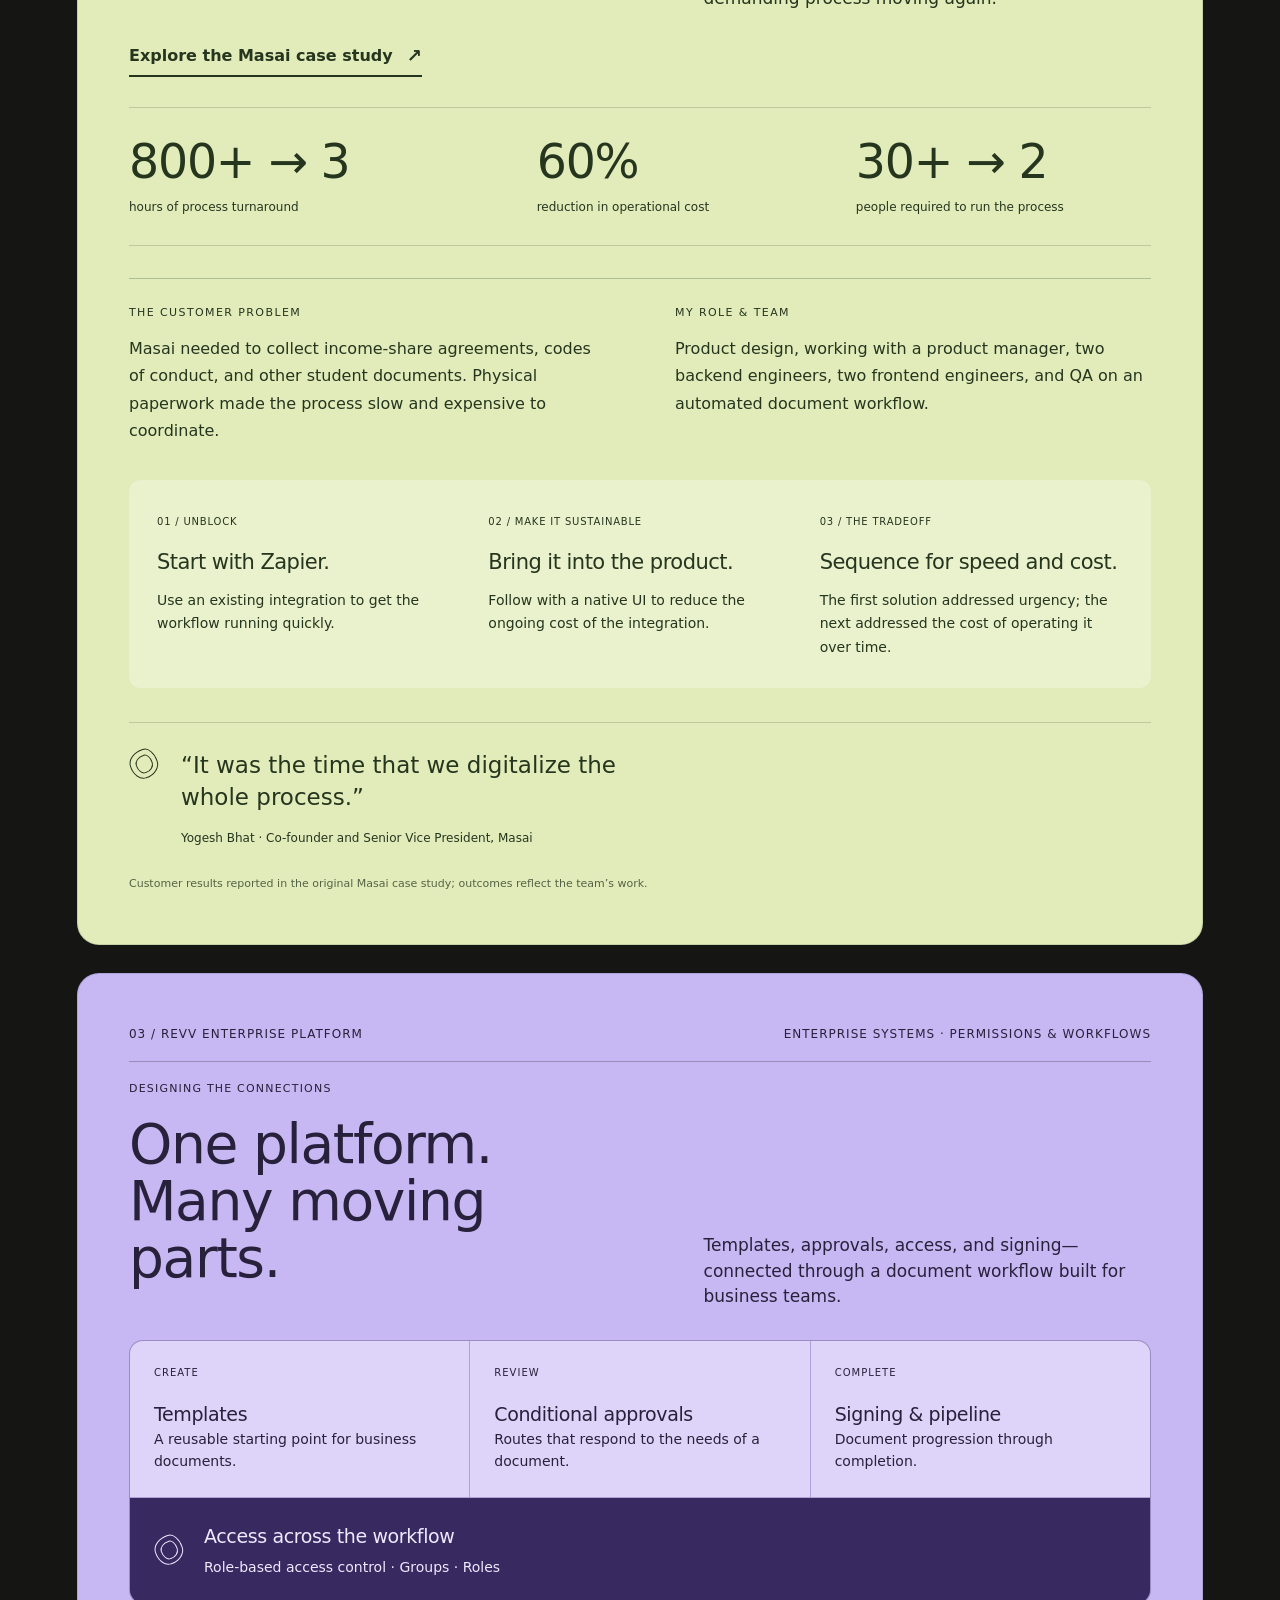
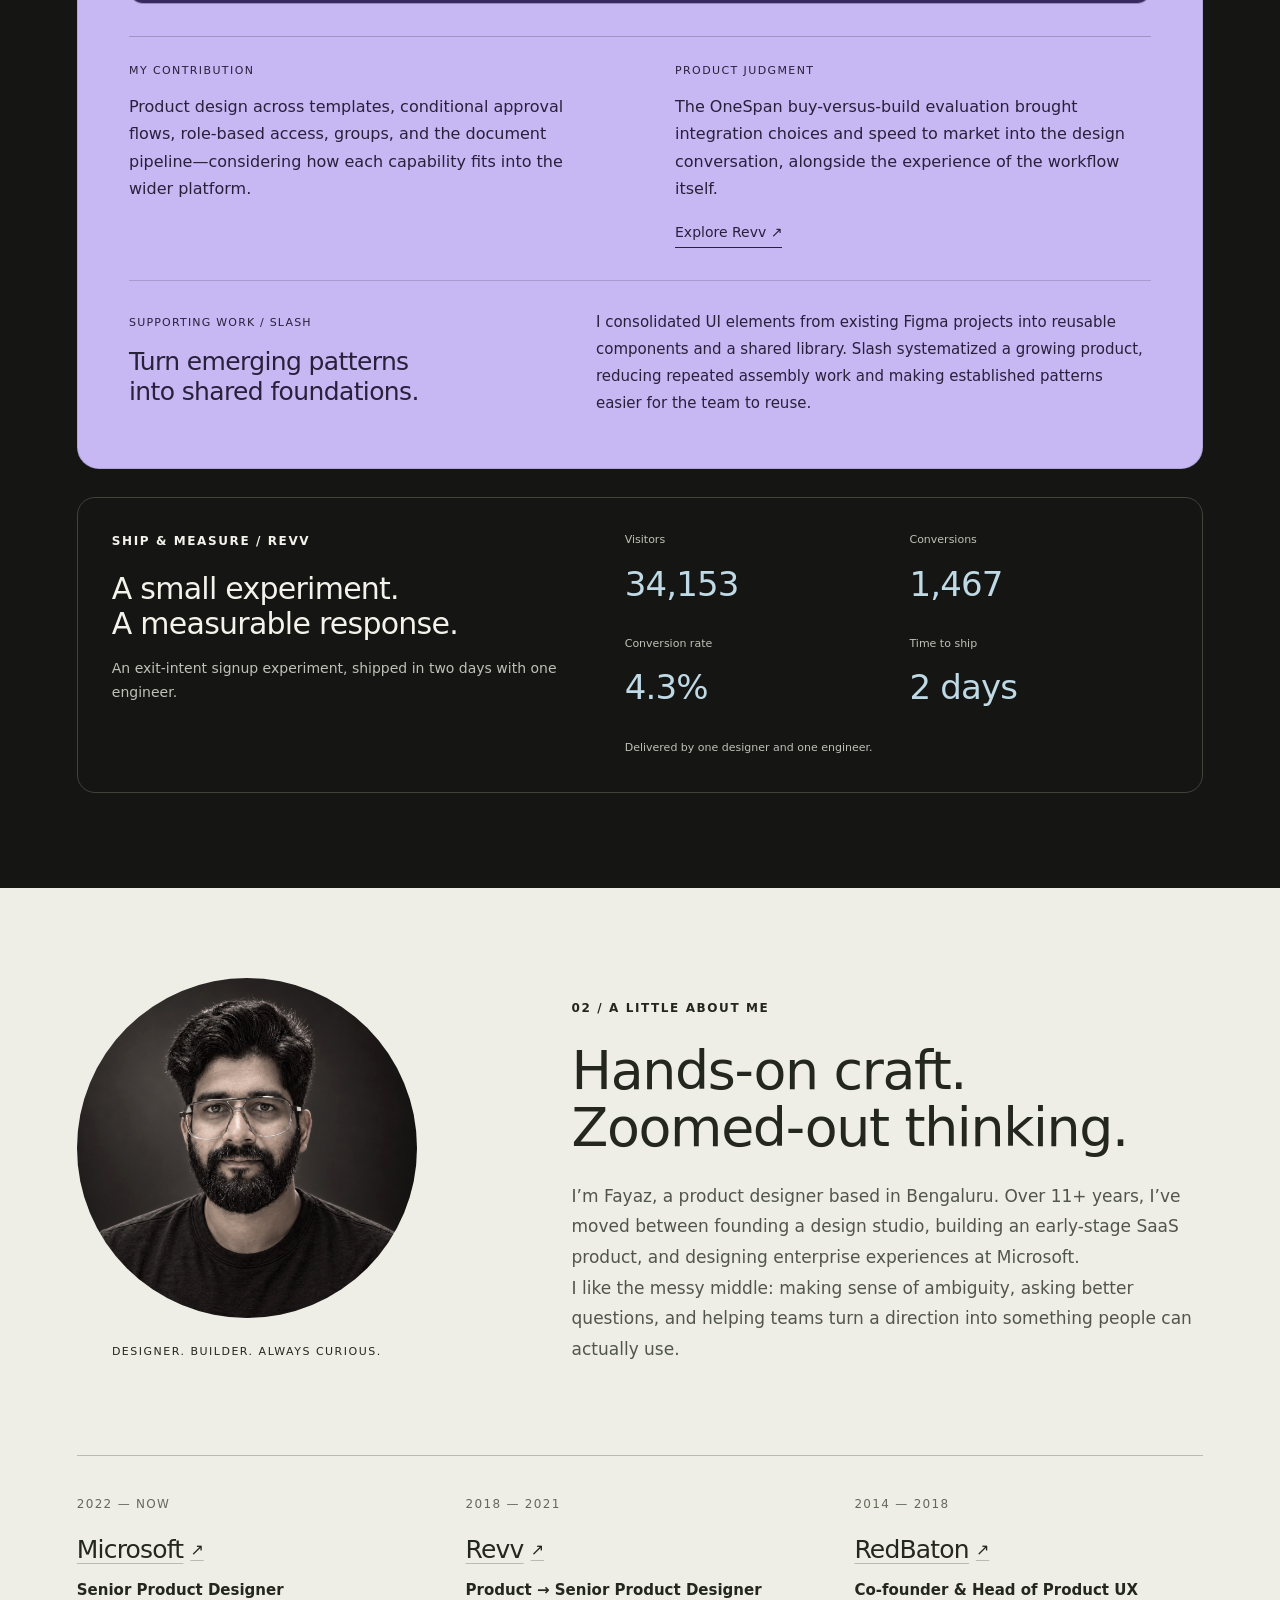
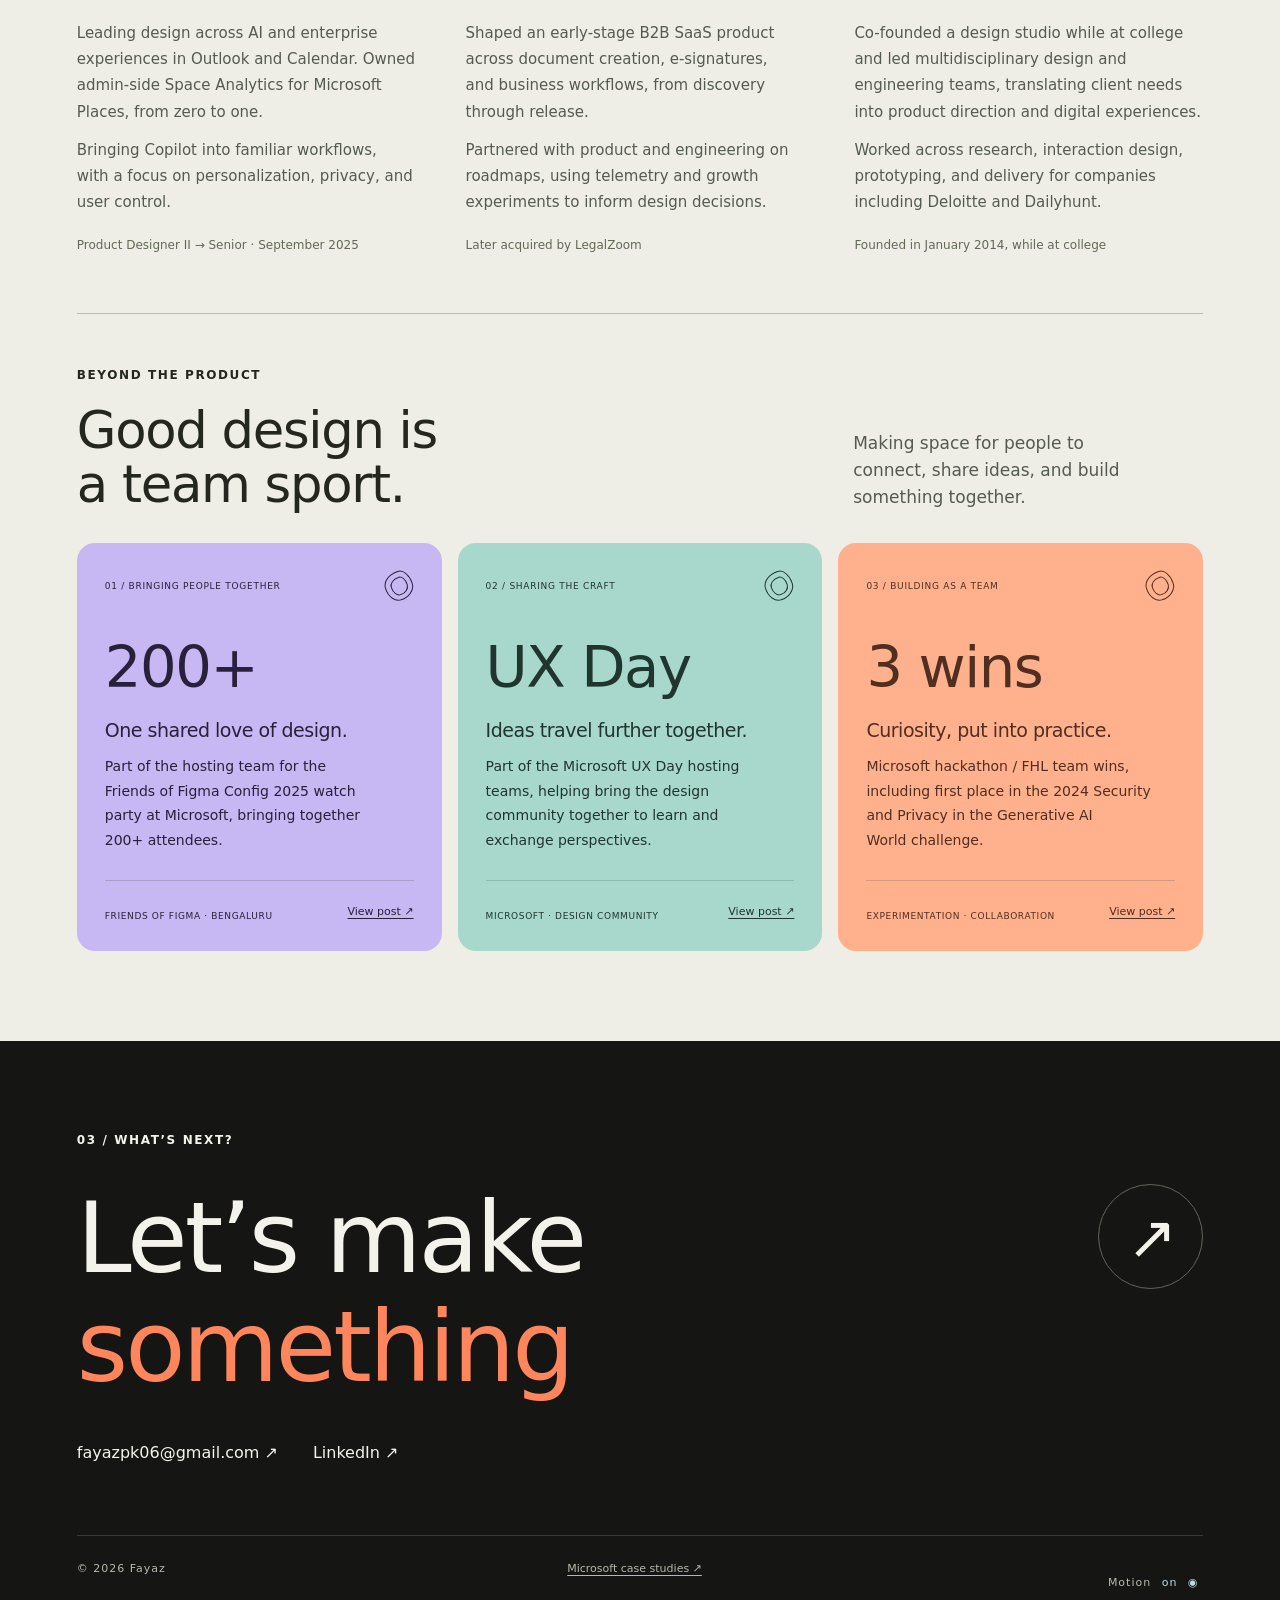
==== commit 171ce12e: "Add files via upload" ====
--- a/index.html
+++ b/index.html
@@ -16,9 +16,9 @@
     <meta property="og:url" content="https://fayazpk06.github.io/" />
     <script type="module" crossorigin src="./assets/home-DdIbFsm_.js"></script>
     <link rel="modulepreload" crossorigin href="./assets/globals-ioyMMulf.js">
-    <link rel="stylesheet" crossorigin href="./assets/globals-CvRmNJHa.css">
+    <link rel="stylesheet" crossorigin href="./assets/globals-CvRmNJHa.css"><link rel="stylesheet" href="./assets/work-card-layout.css">
   </head>
   <body>
-    <div id="root"><link rel="preload" as="image" href="./fayaz-portrait.jpg"/><main id="top" tabindex="-1"><a class="skip" href="#work">Skip to selected work</a><nav class="nav" aria-label="Main navigation"><a class="wordmark" href="#top" aria-label="Fayaz home">Fayaz<span aria-hidden="true" class="organic-mark organic-mini"><span class="organic-ring"></span><span class="organic-ring"></span></span></a><div><button class="motion-control" type="button" aria-pressed="true">Motion <span aria-hidden="true">on</span></button><a href="#work">Selected work</a><a href="#about">About</a><a href="#contact">Let’s talk ↗</a></div></nav><section class="hero"><p class="eyebrow"><i></i> SENIOR PRODUCT DESIGNER AT MICROSOFT</p><h1>Complexity,<br/>meet <em>clarity.</em><span aria-hidden="true" class="organic-mark organic-accent"><span class="organic-ring"></span><span class="organic-ring"></span><span class="organic-ring"></span><span class="organic-ring"></span><span class="organic-ring"></span></span></h1><div class="hero-bottom"><p>I turn complex systems into experiences that feel simple. Building thoughtful AI and enterprise products, from zero to one and beyond.</p><a class="button" href="#work">Explore my work <span>↓</span></a></div><div class="hero-meta"><span>BASED IN BENGALURU, INDIA</span><span>STRATEGY ↔ CRAFT ↔ HUMAN EXPERIENCE</span></div></section><section class="ticker" aria-label="Companies, collaborators, and design expertise"><p class="ticker-sr">Companies and collaborators: <!-- -->Mindtickle, Revv.so, Deloitte, Cleartrip, Dailyhunt, Amazon, Microsoft, SignEasy, BYJU’s, Capillary, BigBasket, Chai Point, Babajob, BlueStone, greytHR, RedBaton<!-- -->. Expertise: <!-- -->B2B SaaS, AI Forward Designs, Product Integrations, Brand Building, Enterprise UX, Zero to One, Product Strategy, Human-Centered Design, User Research, Interaction Design, Information Architecture, Rapid Prototyping, Growth Experiments, Workflow Automation, Cross-Platform Experiences, Privacy &amp; Trust<!-- -->.</p><div class="ticker-track" aria-hidden="true"><span><span>MINDTICKLE<!-- --> <b class="ticker-mark"><span aria-hidden="true" class="organic-mark organic-mini"><span class="organic-ring"></span><span class="organic-ring"></span></span></b> </span><span>REVV.SO<!-- --> <b class="ticker-mark"><span aria-hidden="true" class="organic-mark organic-mini"><span class="organic-ring"></span><span class="organic-ring"></span></span></b> </span><span>DELOITTE<!-- --> <b class="ticker-mark"><span aria-hidden="true" class="organic-mark organic-mini"><span class="organic-ring"></span><span class="organic-ring"></span></span></b> </span><span>CLEARTRIP<!-- --> <b class="ticker-mark"><span aria-hidden="true" class="organic-mark organic-mini"><span class="organic-ring"></span><span class="organic-ring"></span></span></b> </span><span>DAILYHUNT<!-- --> <b class="ticker-mark"><span aria-hidden="true" class="organic-mark organic-mini"><span class="organic-ring"></span><span class="organic-ring"></span></span></b> </span><span>AMAZON<!-- --> <b class="ticker-mark"><span aria-hidden="true" class="organic-mark organic-mini"><span class="organic-ring"></span><span class="organic-ring"></span></span></b> </span><span>MICROSOFT<!-- --> <b class="ticker-mark"><span aria-hidden="true" class="organic-mark organic-mini"><span class="organic-ring"></span><span class="organic-ring"></span></span></b> </span><span>SIGNEASY<!-- --> <b class="ticker-mark"><span aria-hidden="true" class="organic-mark organic-mini"><span class="organic-ring"></span><span class="organic-ring"></span></span></b> </span><span>BYJU’S<!-- --> <b class="ticker-mark"><span aria-hidden="true" class="organic-mark organic-mini"><span class="organic-ring"></span><span class="organic-ring"></span></span></b> </span><span>CAPILLARY<!-- --> <b class="ticker-mark"><span aria-hidden="true" class="organic-mark organic-mini"><span class="organic-ring"></span><span class="organic-ring"></span></span></b> </span><span>BIGBASKET<!-- --> <b class="ticker-mark"><span aria-hidden="true" class="organic-mark organic-mini"><span class="organic-ring"></span><span class="organic-ring"></span></span></b> </span><span>CHAI POINT<!-- --> <b class="ticker-mark"><span aria-hidden="true" class="organic-mark organic-mini"><span class="organic-ring"></span><span class="organic-ring"></span></span></b> </span><span>BABAJOB<!-- --> <b class="ticker-mark"><span aria-hidden="true" class="organic-mark organic-mini"><span class="organic-ring"></span><span class="organic-ring"></span></span></b> </span><span>BLUESTONE<!-- --> <b class="ticker-mark"><span aria-hidden="true" class="organic-mark organic-mini"><span class="organic-ring"></span><span class="organic-ring"></span></span></b> </span><span>GREYTHR<!-- --> <b class="ticker-mark"><span aria-hidden="true" class="organic-mark organic-mini"><span class="organic-ring"></span><span class="organic-ring"></span></span></b> </span><span>REDBATON<!-- --> <b class="ticker-mark"><span aria-hidden="true" class="organic-mark organic-mini"><span class="organic-ring"></span><span class="organic-ring"></span></span></b> </span><span>B2B SAAS<!-- --> <b class="ticker-mark"><span aria-hidden="true" class="organic-mark organic-mini"><span class="organic-ring"></span><span class="organic-ring"></span></span></b> </span><span>AI FORWARD DESIGNS<!-- --> <b class="ticker-mark"><span aria-hidden="true" class="organic-mark organic-mini"><span class="organic-ring"></span><span class="organic-ring"></span></span></b> </span><span>PRODUCT INTEGRATIONS<!-- --> <b class="ticker-mark"><span aria-hidden="true" class="organic-mark organic-mini"><span class="organic-ring"></span><span class="organic-ring"></span></span></b> </span><span>BRAND BUILDING<!-- --> <b class="ticker-mark"><span aria-hidden="true" class="organic-mark organic-mini"><span class="organic-ring"></span><span class="organic-ring"></span></span></b> </span><span>ENTERPRISE UX<!-- --> <b class="ticker-mark"><span aria-hidden="true" class="organic-mark organic-mini"><span class="organic-ring"></span><span class="organic-ring"></span></span></b> </span><span>ZERO TO ONE<!-- --> <b class="ticker-mark"><span aria-hidden="true" class="organic-mark organic-mini"><span class="organic-ring"></span><span class="organic-ring"></span></span></b> </span><span>PRODUCT STRATEGY<!-- --> <b class="ticker-mark"><span aria-hidden="true" class="organic-mark organic-mini"><span class="organic-ring"></span><span class="organic-ring"></span></span></b> </span><span>HUMAN-CENTERED DESIGN<!-- --> <b class="ticker-mark"><span aria-hidden="true" class="organic-mark organic-mini"><span class="organic-ring"></span><span class="organic-ring"></span></span></b> </span><span>USER RESEARCH<!-- --> <b class="ticker-mark"><span aria-hidden="true" class="organic-mark organic-mini"><span class="organic-ring"></span><span class="organic-ring"></span></span></b> </span><span>INTERACTION DESIGN<!-- --> <b class="ticker-mark"><span aria-hidden="true" class="organic-mark organic-mini"><span class="organic-ring"></span><span class="organic-ring"></span></span></b> </span><span>INFORMATION ARCHITECTURE<!-- --> <b class="ticker-mark"><span aria-hidden="true" class="organic-mark organic-mini"><span class="organic-ring"></span><span class="organic-ring"></span></span></b> </span><span>RAPID PROTOTYPING<!-- --> <b class="ticker-mark"><span aria-hidden="true" class="organic-mark organic-mini"><span class="organic-ring"></span><span class="organic-ring"></span></span></b> </span><span>GROWTH EXPERIMENTS<!-- --> <b class="ticker-mark"><span aria-hidden="true" class="organic-mark organic-mini"><span class="organic-ring"></span><span class="organic-ring"></span></span></b> </span><span>WORKFLOW AUTOMATION<!-- --> <b class="ticker-mark"><span aria-hidden="true" class="organic-mark organic-mini"><span class="organic-ring"></span><span class="organic-ring"></span></span></b> </span><span>CROSS-PLATFORM EXPERIENCES<!-- --> <b class="ticker-mark"><span aria-hidden="true" class="organic-mark organic-mini"><span class="organic-ring"></span><span class="organic-ring"></span></span></b> </span><span>PRIVACY &amp; TRUST<!-- --> <b class="ticker-mark"><span aria-hidden="true" class="organic-mark organic-mini"><span class="organic-ring"></span><span class="organic-ring"></span></span></b> </span></span><span><span>MINDTICKLE<!-- --> <b class="ticker-mark"><span aria-hidden="true" class="organic-mark organic-mini"><span class="organic-ring"></span><span class="organic-ring"></span></span></b> </span><span>REVV.SO<!-- --> <b class="ticker-mark"><span aria-hidden="true" class="organic-mark organic-mini"><span class="organic-ring"></span><span class="organic-ring"></span></span></b> </span><span>DELOITTE<!-- --> <b class="ticker-mark"><span aria-hidden="true" class="organic-mark organic-mini"><span class="organic-ring"></span><span class="organic-ring"></span></span></b> </span><span>CLEARTRIP<!-- --> <b class="ticker-mark"><span aria-hidden="true" class="organic-mark organic-mini"><span class="organic-ring"></span><span class="organic-ring"></span></span></b> </span><span>DAILYHUNT<!-- --> <b class="ticker-mark"><span aria-hidden="true" class="organic-mark organic-mini"><span class="organic-ring"></span><span class="organic-ring"></span></span></b> </span><span>AMAZON<!-- --> <b class="ticker-mark"><span aria-hidden="true" class="organic-mark organic-mini"><span class="organic-ring"></span><span class="organic-ring"></span></span></b> </span><span>MICROSOFT<!-- --> <b class="ticker-mark"><span aria-hidden="true" class="organic-mark organic-mini"><span class="organic-ring"></span><span class="organic-ring"></span></span></b> </span><span>SIGNEASY<!-- --> <b class="ticker-mark"><span aria-hidden="true" class="organic-mark organic-mini"><span class="organic-ring"></span><span class="organic-ring"></span></span></b> </span><span>BYJU’S<!-- --> <b class="ticker-mark"><span aria-hidden="true" class="organic-mark organic-mini"><span class="organic-ring"></span><span class="organic-ring"></span></span></b> </span><span>CAPILLARY<!-- --> <b class="ticker-mark"><span aria-hidden="true" class="organic-mark organic-mini"><span class="organic-ring"></span><span class="organic-ring"></span></span></b> </span><span>BIGBASKET<!-- --> <b class="ticker-mark"><span aria-hidden="true" class="organic-mark organic-mini"><span class="organic-ring"></span><span class="organic-ring"></span></span></b> </span><span>CHAI POINT<!-- --> <b class="ticker-mark"><span aria-hidden="true" class="organic-mark organic-mini"><span class="organic-ring"></span><span class="organic-ring"></span></span></b> </span><span>BABAJOB<!-- --> <b class="ticker-mark"><span aria-hidden="true" class="organic-mark organic-mini"><span class="organic-ring"></span><span class="organic-ring"></span></span></b> </span><span>BLUESTONE<!-- --> <b class="ticker-mark"><span aria-hidden="true" class="organic-mark organic-mini"><span class="organic-ring"></span><span class="organic-ring"></span></span></b> </span><span>GREYTHR<!-- --> <b class="ticker-mark"><span aria-hidden="true" class="organic-mark organic-mini"><span class="organic-ring"></span><span class="organic-ring"></span></span></b> </span><span>REDBATON<!-- --> <b class="ticker-mark"><span aria-hidden="true" class="organic-mark organic-mini"><span class="organic-ring"></span><span class="organic-ring"></span></span></b> </span><span>B2B SAAS<!-- --> <b class="ticker-mark"><span aria-hidden="true" class="organic-mark organic-mini"><span class="organic-ring"></span><span class="organic-ring"></span></span></b> </span><span>AI FORWARD DESIGNS<!-- --> <b class="ticker-mark"><span aria-hidden="true" class="organic-mark organic-mini"><span class="organic-ring"></span><span class="organic-ring"></span></span></b> </span><span>PRODUCT INTEGRATIONS<!-- --> <b class="ticker-mark"><span aria-hidden="true" class="organic-mark organic-mini"><span class="organic-ring"></span><span class="organic-ring"></span></span></b> </span><span>BRAND BUILDING<!-- --> <b class="ticker-mark"><span aria-hidden="true" class="organic-mark organic-mini"><span class="organic-ring"></span><span class="organic-ring"></span></span></b> </span><span>ENTERPRISE UX<!-- --> <b class="ticker-mark"><span aria-hidden="true" class="organic-mark organic-mini"><span class="organic-ring"></span><span class="organic-ring"></span></span></b> </span><span>ZERO TO ONE<!-- --> <b class="ticker-mark"><span aria-hidden="true" class="organic-mark organic-mini"><span class="organic-ring"></span><span class="organic-ring"></span></span></b> </span><span>PRODUCT STRATEGY<!-- --> <b class="ticker-mark"><span aria-hidden="true" class="organic-mark organic-mini"><span class="organic-ring"></span><span class="organic-ring"></span></span></b> </span><span>HUMAN-CENTERED DESIGN<!-- --> <b class="ticker-mark"><span aria-hidden="true" class="organic-mark organic-mini"><span class="organic-ring"></span><span class="organic-ring"></span></span></b> </span><span>USER RESEARCH<!-- --> <b class="ticker-mark"><span aria-hidden="true" class="organic-mark organic-mini"><span class="organic-ring"></span><span class="organic-ring"></span></span></b> </span><span>INTERACTION DESIGN<!-- --> <b class="ticker-mark"><span aria-hidden="true" class="organic-mark organic-mini"><span class="organic-ring"></span><span class="organic-ring"></span></span></b> </span><span>INFORMATION ARCHITECTURE<!-- --> <b class="ticker-mark"><span aria-hidden="true" class="organic-mark organic-mini"><span class="organic-ring"></span><span class="organic-ring"></span></span></b> </span><span>RAPID PROTOTYPING<!-- --> <b class="ticker-mark"><span aria-hidden="true" class="organic-mark organic-mini"><span class="organic-ring"></span><span class="organic-ring"></span></span></b> </span><span>GROWTH EXPERIMENTS<!-- --> <b class="ticker-mark"><span aria-hidden="true" class="organic-mark organic-mini"><span class="organic-ring"></span><span class="organic-ring"></span></span></b> </span><span>WORKFLOW AUTOMATION<!-- --> <b class="ticker-mark"><span aria-hidden="true" class="organic-mark organic-mini"><span class="organic-ring"></span><span class="organic-ring"></span></span></b> </span><span>CROSS-PLATFORM EXPERIENCES<!-- --> <b class="ticker-mark"><span aria-hidden="true" class="organic-mark organic-mini"><span class="organic-ring"></span><span class="organic-ring"></span></span></b> </span><span>PRIVACY &amp; TRUST<!-- --> <b class="ticker-mark"><span aria-hidden="true" class="organic-mark organic-mini"><span class="organic-ring"></span><span class="organic-ring"></span></span></b> </span></span><span><span>MINDTICKLE<!-- --> <b class="ticker-mark"><span aria-hidden="true" class="organic-mark organic-mini"><span class="organic-ring"></span><span class="organic-ring"></span></span></b> </span><span>REVV.SO<!-- --> <b class="ticker-mark"><span aria-hidden="true" class="organic-mark organic-mini"><span class="organic-ring"></span><span class="organic-ring"></span></span></b> </span><span>DELOITTE<!-- --> <b class="ticker-mark"><span aria-hidden="true" class="organic-mark organic-mini"><span class="organic-ring"></span><span class="organic-ring"></span></span></b> </span><span>CLEARTRIP<!-- --> <b class="ticker-mark"><span aria-hidden="true" class="organic-mark organic-mini"><span class="organic-ring"></span><span class="organic-ring"></span></span></b> </span><span>DAILYHUNT<!-- --> <b class="ticker-mark"><span aria-hidden="true" class="organic-mark organic-mini"><span class="organic-ring"></span><span class="organic-ring"></span></span></b> </span><span>AMAZON<!-- --> <b class="ticker-mark"><span aria-hidden="true" class="organic-mark organic-mini"><span class="organic-ring"></span><span class="organic-ring"></span></span></b> </span><span>MICROSOFT<!-- --> <b class="ticker-mark"><span aria-hidden="true" class="organic-mark organic-mini"><span class="organic-ring"></span><span class="organic-ring"></span></span></b> </span><span>SIGNEASY<!-- --> <b class="ticker-mark"><span aria-hidden="true" class="organic-mark organic-mini"><span class="organic-ring"></span><span class="organic-ring"></span></span></b> </span><span>BYJU’S<!-- --> <b class="ticker-mark"><span aria-hidden="true" class="organic-mark organic-mini"><span class="organic-ring"></span><span class="organic-ring"></span></span></b> </span><span>CAPILLARY<!-- --> <b class="ticker-mark"><span aria-hidden="true" class="organic-mark organic-mini"><span class="organic-ring"></span><span class="organic-ring"></span></span></b> </span><span>BIGBASKET<!-- --> <b class="ticker-mark"><span aria-hidden="true" class="organic-mark organic-mini"><span class="organic-ring"></span><span class="organic-ring"></span></span></b> </span><span>CHAI POINT<!-- --> <b class="ticker-mark"><span aria-hidden="true" class="organic-mark organic-mini"><span class="organic-ring"></span><span class="organic-ring"></span></span></b> </span><span>BABAJOB<!-- --> <b class="ticker-mark"><span aria-hidden="true" class="organic-mark organic-mini"><span class="organic-ring"></span><span class="organic-ring"></span></span></b> </span><span>BLUESTONE<!-- --> <b class="ticker-mark"><span aria-hidden="true" class="organic-mark organic-mini"><span class="organic-ring"></span><span class="organic-ring"></span></span></b> </span><span>GREYTHR<!-- --> <b class="ticker-mark"><span aria-hidden="true" class="organic-mark organic-mini"><span class="organic-ring"></span><span class="organic-ring"></span></span></b> </span><span>REDBATON<!-- --> <b class="ticker-mark"><span aria-hidden="true" class="organic-mark organic-mini"><span class="organic-ring"></span><span class="organic-ring"></span></span></b> </span><span>B2B SAAS<!-- --> <b class="ticker-mark"><span aria-hidden="true" class="organic-mark organic-mini"><span class="organic-ring"></span><span class="organic-ring"></span></span></b> </span><span>AI FORWARD DESIGNS<!-- --> <b class="ticker-mark"><span aria-hidden="true" class="organic-mark organic-mini"><span class="organic-ring"></span><span class="organic-ring"></span></span></b> </span><span>PRODUCT INTEGRATIONS<!-- --> <b class="ticker-mark"><span aria-hidden="true" class="organic-mark organic-mini"><span class="organic-ring"></span><span class="organic-ring"></span></span></b> </span><span>BRAND BUILDING<!-- --> <b class="ticker-mark"><span aria-hidden="true" class="organic-mark organic-mini"><span class="organic-ring"></span><span class="organic-ring"></span></span></b> </span><span>ENTERPRISE UX<!-- --> <b class="ticker-mark"><span aria-hidden="true" class="organic-mark organic-mini"><span class="organic-ring"></span><span class="organic-ring"></span></span></b> </span><span>ZERO TO ONE<!-- --> <b class="ticker-mark"><span aria-hidden="true" class="organic-mark organic-mini"><span class="organic-ring"></span><span class="organic-ring"></span></span></b> </span><span>PRODUCT STRATEGY<!-- --> <b class="ticker-mark"><span aria-hidden="true" class="organic-mark organic-mini"><span class="organic-ring"></span><span class="organic-ring"></span></span></b> </span><span>HUMAN-CENTERED DESIGN<!-- --> <b class="ticker-mark"><span aria-hidden="true" class="organic-mark organic-mini"><span class="organic-ring"></span><span class="organic-ring"></span></span></b> </span><span>USER RESEARCH<!-- --> <b class="ticker-mark"><span aria-hidden="true" class="organic-mark organic-mini"><span class="organic-ring"></span><span class="organic-ring"></span></span></b> </span><span>INTERACTION DESIGN<!-- --> <b class="ticker-mark"><span aria-hidden="true" class="organic-mark organic-mini"><span class="organic-ring"></span><span class="organic-ring"></span></span></b> </span><span>INFORMATION ARCHITECTURE<!-- --> <b class="ticker-mark"><span aria-hidden="true" class="organic-mark organic-mini"><span class="organic-ring"></span><span class="organic-ring"></span></span></b> </span><span>RAPID PROTOTYPING<!-- --> <b class="ticker-mark"><span aria-hidden="true" class="organic-mark organic-mini"><span class="organic-ring"></span><span class="organic-ring"></span></span></b> </span><span>GROWTH EXPERIMENTS<!-- --> <b class="ticker-mark"><span aria-hidden="true" class="organic-mark organic-mini"><span class="organic-ring"></span><span class="organic-ring"></span></span></b> </span><span>WORKFLOW AUTOMATION<!-- --> <b class="ticker-mark"><span aria-hidden="true" class="organic-mark organic-mini"><span class="organic-ring"></span><span class="organic-ring"></span></span></b> </span><span>CROSS-PLATFORM EXPERIENCES<!-- --> <b class="ticker-mark"><span aria-hidden="true" class="organic-mark organic-mini"><span class="organic-ring"></span><span class="organic-ring"></span></span></b> </span><span>PRIVACY &amp; TRUST<!-- --> <b class="ticker-mark"><span aria-hidden="true" class="organic-mark organic-mini"><span class="organic-ring"></span><span class="organic-ring"></span></span></b> </span></span><span><span>MINDTICKLE<!-- --> <b class="ticker-mark"><span aria-hidden="true" class="organic-mark organic-mini"><span class="organic-ring"></span><span class="organic-ring"></span></span></b> </span><span>REVV.SO<!-- --> <b class="ticker-mark"><span aria-hidden="true" class="organic-mark organic-mini"><span class="organic-ring"></span><span class="organic-ring"></span></span></b> </span><span>DELOITTE<!-- --> <b class="ticker-mark"><span aria-hidden="true" class="organic-mark organic-mini"><span class="organic-ring"></span><span class="organic-ring"></span></span></b> </span><span>CLEARTRIP<!-- --> <b class="ticker-mark"><span aria-hidden="true" class="organic-mark organic-mini"><span class="organic-ring"></span><span class="organic-ring"></span></span></b> </span><span>DAILYHUNT<!-- --> <b class="ticker-mark"><span aria-hidden="true" class="organic-mark organic-mini"><span class="organic-ring"></span><span class="organic-ring"></span></span></b> </span><span>AMAZON<!-- --> <b class="ticker-mark"><span aria-hidden="true" class="organic-mark organic-mini"><span class="organic-ring"></span><span class="organic-ring"></span></span></b> </span><span>MICROSOFT<!-- --> <b class="ticker-mark"><span aria-hidden="true" class="organic-mark organic-mini"><span class="organic-ring"></span><span class="organic-ring"></span></span></b> </span><span>SIGNEASY<!-- --> <b class="ticker-mark"><span aria-hidden="true" class="organic-mark organic-mini"><span class="organic-ring"></span><span class="organic-ring"></span></span></b> </span><span>BYJU’S<!-- --> <b class="ticker-mark"><span aria-hidden="true" class="organic-mark organic-mini"><span class="organic-ring"></span><span class="organic-ring"></span></span></b> </span><span>CAPILLARY<!-- --> <b class="ticker-mark"><span aria-hidden="true" class="organic-mark organic-mini"><span class="organic-ring"></span><span class="organic-ring"></span></span></b> </span><span>BIGBASKET<!-- --> <b class="ticker-mark"><span aria-hidden="true" class="organic-mark organic-mini"><span class="organic-ring"></span><span class="organic-ring"></span></span></b> </span><span>CHAI POINT<!-- --> <b class="ticker-mark"><span aria-hidden="true" class="organic-mark organic-mini"><span class="organic-ring"></span><span class="organic-ring"></span></span></b> </span><span>BABAJOB<!-- --> <b class="ticker-mark"><span aria-hidden="true" class="organic-mark organic-mini"><span class="organic-ring"></span><span class="organic-ring"></span></span></b> </span><span>BLUESTONE<!-- --> <b class="ticker-mark"><span aria-hidden="true" class="organic-mark organic-mini"><span class="organic-ring"></span><span class="organic-ring"></span></span></b> </span><span>GREYTHR<!-- --> <b class="ticker-mark"><span aria-hidden="true" class="organic-mark organic-mini"><span class="organic-ring"></span><span class="organic-ring"></span></span></b> </span><span>REDBATON<!-- --> <b class="ticker-mark"><span aria-hidden="true" class="organic-mark organic-mini"><span class="organic-ring"></span><span class="organic-ring"></span></span></b> </span><span>B2B SAAS<!-- --> <b class="ticker-mark"><span aria-hidden="true" class="organic-mark organic-mini"><span class="organic-ring"></span><span class="organic-ring"></span></span></b> </span><span>AI FORWARD DESIGNS<!-- --> <b class="ticker-mark"><span aria-hidden="true" class="organic-mark organic-mini"><span class="organic-ring"></span><span class="organic-ring"></span></span></b> </span><span>PRODUCT INTEGRATIONS<!-- --> <b class="ticker-mark"><span aria-hidden="true" class="organic-mark organic-mini"><span class="organic-ring"></span><span class="organic-ring"></span></span></b> </span><span>BRAND BUILDING<!-- --> <b class="ticker-mark"><span aria-hidden="true" class="organic-mark organic-mini"><span class="organic-ring"></span><span class="organic-ring"></span></span></b> </span><span>ENTERPRISE UX<!-- --> <b class="ticker-mark"><span aria-hidden="true" class="organic-mark organic-mini"><span class="organic-ring"></span><span class="organic-ring"></span></span></b> </span><span>ZERO TO ONE<!-- --> <b class="ticker-mark"><span aria-hidden="true" class="organic-mark organic-mini"><span class="organic-ring"></span><span class="organic-ring"></span></span></b> </span><span>PRODUCT STRATEGY<!-- --> <b class="ticker-mark"><span aria-hidden="true" class="organic-mark organic-mini"><span class="organic-ring"></span><span class="organic-ring"></span></span></b> </span><span>HUMAN-CENTERED DESIGN<!-- --> <b class="ticker-mark"><span aria-hidden="true" class="organic-mark organic-mini"><span class="organic-ring"></span><span class="organic-ring"></span></span></b> </span><span>USER RESEARCH<!-- --> <b class="ticker-mark"><span aria-hidden="true" class="organic-mark organic-mini"><span class="organic-ring"></span><span class="organic-ring"></span></span></b> </span><span>INTERACTION DESIGN<!-- --> <b class="ticker-mark"><span aria-hidden="true" class="organic-mark organic-mini"><span class="organic-ring"></span><span class="organic-ring"></span></span></b> </span><span>INFORMATION ARCHITECTURE<!-- --> <b class="ticker-mark"><span aria-hidden="true" class="organic-mark organic-mini"><span class="organic-ring"></span><span class="organic-ring"></span></span></b> </span><span>RAPID PROTOTYPING<!-- --> <b class="ticker-mark"><span aria-hidden="true" class="organic-mark organic-mini"><span class="organic-ring"></span><span class="organic-ring"></span></span></b> </span><span>GROWTH EXPERIMENTS<!-- --> <b class="ticker-mark"><span aria-hidden="true" class="organic-mark organic-mini"><span class="organic-ring"></span><span class="organic-ring"></span></span></b> </span><span>WORKFLOW AUTOMATION<!-- --> <b class="ticker-mark"><span aria-hidden="true" class="organic-mark organic-mini"><span class="organic-ring"></span><span class="organic-ring"></span></span></b> </span><span>CROSS-PLATFORM EXPERIENCES<!-- --> <b class="ticker-mark"><span aria-hidden="true" class="organic-mark organic-mini"><span class="organic-ring"></span><span class="organic-ring"></span></span></b> </span><span>PRIVACY &amp; TRUST<!-- --> <b class="ticker-mark"><span aria-hidden="true" class="organic-mark organic-mini"><span class="organic-ring"></span><span class="organic-ring"></span></span></b> </span></span></div><button type="button" class="ticker-arrow ticker-arrow-left" aria-label="Scroll text left" title="Scroll text left — hover or hold to speed up"><span aria-hidden="true">←</span></button><button type="button" class="ticker-arrow ticker-arrow-right" aria-label="Scroll text right" title="Scroll text right — hover or hold to speed up"><span aria-hidden="true">→</span></button></section><section id="work" class="work" tabindex="-1"><div class="section-title reveal"><p class="eyebrow">01 / SELECTED WORK</p><h2>Big systems.<br/>Human details.</h2></div><article class="project reveal places"><div class="project-top"><span>0<!-- -->1<!-- --> / <!-- -->MICROSOFT PLACES</span><span>ZERO TO ONE · ENTERPRISE UX</span></div><div class="project-main"><div><h3><span>Make space for<br/></span><span>better decisions.<br/></span></h3><p class="project-desc">Turning workplace data into clarity for the people running it.</p></div><div class="flow"><span class="flow-label">EXPERIENCE FOCUS</span><div class="flow-row"><span class="step-index">0<!-- -->1</span><span>Workplace signals</span><span aria-hidden="true">↓</span></div><div class="flow-row"><span class="step-index">0<!-- -->2</span><span>Space insights</span><span aria-hidden="true">↓</span></div><div class="flow-row"><span class="step-index">0<!-- -->3</span><span>Informed decisions</span><span aria-hidden="true">↗</span></div><div class="flow-result"><span aria-hidden="true" class="organic-mark organic-mini"><span class="organic-ring"></span><span class="organic-ring"></span></span>From concept to launch in one year</div></div></div><a class="case-study-cta places-cta" href="./places/">Explore the Space Analytics case study <span aria-hidden="true">↗</span></a><div class="project-detail"><div><h4>MY ROLE</h4><strong>Design lead · Admin-side Space Analytics</strong><p>I owned and led the admin-side Space Analytics experience as part of the core Microsoft Places team, helping take the product from concept to launch within a year.</p></div><div><h4>THE DESIGN CHALLENGE</h4><p>Partnering with enterprise Real Estate &amp; Facilities teams, I shaped experiences to support space planning and workplace operations.</p><a class="text-link" href="https://www.theverge.com/2024/5/13/24155204/microsoft-places-ai-hybrid-office-feature" target="_blank" rel="noopener noreferrer" aria-label="Read about Places (opens in a new tab)">Read about Places<!-- --> ↗</a></div></div></article><section class="microsoft-more reveal" aria-labelledby="microsoft-more-title"><div class="work-subheading"><p class="eyebrow">01.1 / MORE AT MICROSOFT</p><h3 id="microsoft-more-title">AI, trust, and familiar workflows.</h3></div><div class="microsoft-full-width"><article class="project copilot"><div class="project-top"><span>01.<!-- -->1<!-- --> / <!-- -->COPILOT PERSONALIZATION</span><span>AI EXPERIENCES · TRUST &amp; CONTROL</span></div><div class="project-main"><div><h3><span>AI that sounds<br/></span><span>more like you.<br/></span></h3><p class="project-desc">Personalization is more than a better writing prompt.</p></div><div class="flow"><span class="flow-label">EXPERIENCE FOCUS</span><div class="flow-row"><span class="step-index">0<!-- -->1</span><span>Your communication style</span><span aria-hidden="true">↓</span></div><div class="flow-row"><span class="step-index">0<!-- -->2</span><span>Personalized assistance</span><span aria-hidden="true">↓</span></div><div class="flow-row"><span class="step-index">0<!-- -->3</span><span>Your choice</span><span aria-hidden="true">↗</span></div><div class="flow-result"><span aria-hidden="true" class="organic-mark organic-mini"><span class="organic-ring"></span><span class="organic-ring"></span></span>Personal voice. Clear control.</div></div></div><div class="project-detail"><div><h4>MY ROLE</h4><strong>Product design · Writing Profile experiences</strong><p>I designed experiences that help Copilot reflect a person’s communication style, bringing privacy, transparency, and user control into the product experience.</p></div><div><h4>THE DESIGN CHALLENGE</h4><p>The work connects interaction design with notifications, privacy considerations, and approval dependencies—making trust part of the design problem.</p><a class="text-link" href="https://support.microsoft.com/en-us/outlook/copilot-pages/draft-an-email-message-with-copilot-in-outlook" target="_blank" rel="noopener noreferrer" aria-label="Read more about Copilot Personalization (opens in a new tab)">Read more<!-- --> ↗</a></div></div></article><article class="project calendar"><div class="project-top"><span>01.<!-- -->2<!-- --> / <!-- -->OUTLOOK CALENDAR</span><span>PRODUCT STRATEGY · PLATFORM EVOLUTION</span></div><div class="project-main"><div><h3><span>Move forward.<br/></span><span>Keep what works.<br/></span></h3><p class="project-desc">Bringing modern AI to deeply familiar workflows.</p></div><div class="flow"><span class="flow-label">EXPERIENCE FOCUS</span><div class="flow-row"><span class="step-index">0<!-- -->1</span><span>Established workflows</span><span aria-hidden="true">↓</span></div><div class="flow-row"><span class="step-index">0<!-- -->2</span><span>Research &amp; reviews</span><span aria-hidden="true">↓</span></div><div class="flow-row"><span class="step-index">0<!-- -->3</span><span>Thoughtful modernization</span><span aria-hidden="true">↗</span></div><div class="flow-result"><span aria-hidden="true" class="organic-mark organic-mini"><span class="organic-ring"></span><span class="organic-ring"></span></span>Modern AI, familiar workflows</div></div></div><div class="project-detail"><div><h4>MY ROLE</h4><strong>UX direction · Classic Outlook and Copilot</strong><p>I led UX direction for Copilot Calendar capabilities in Classic Outlook and contributed to the Smart Calendar launch, balancing modern interactions with the realities of an established Windows product.</p></div><div><h4>THE DESIGN CHALLENGE</h4><p>Scenario-based experience reviews, comparisons with new Outlook, and usability studies informed a modernization direction that preserves familiar scheduling workflows.</p><a class="text-link" href="https://techcommunity.microsoft.com/blog/outlook/copilot-is-now-available-in-classic-outlook-for-windows/4164427" target="_blank" rel="noopener noreferrer" aria-label="Read more about Outlook Calendar (opens in a new tab)">Read more<!-- --> ↗</a></div></div></article></div></section><div class="also reveal"><span class="eyebrow">ALSO AT MICROSOFT</span><p>Outlook Groups across web and Windows. Delegate scheduling. Sensitivity-label experiences announced at Ignite 2022.</p><a class="text-link" href="https://learn.microsoft.com/en-us/purview/sensitivity-labels-meetings" target="_blank" rel="noreferrer">Explore sensitivity labels ↗</a></div><article id="masai" class="project masai reveal"><div class="project-top"><span>02 / MASAI × REVV</span><span>WORKFLOW AUTOMATION · CUSTOMER OUTCOMES</span></div><div class="case-heading"><div><p class="case-kicker">FROM PAPERWORK TO POSSIBILITY</p><h3>Less paperwork.<br/>More forward motion.</h3></div><p>Helping Masai simplify student agreements, reduce manual coordination, and get an operationally demanding process moving again.</p></div><a class="case-study-cta" href="./masai/">Explore the Masai case study <span aria-hidden="true">↗</span></a><div class="case-metrics"><div><strong>800+ → 3</strong><span>hours of process turnaround</span></div><div><strong>60%</strong><span>reduction in operational cost</span></div><div><strong>30+ → 2</strong><span>people required to run the process</span></div></div><div class="project-detail"><div><h4>THE CUSTOMER PROBLEM</h4><p>Masai needed to collect income-share agreements, codes of conduct, and other student documents. Physical paperwork made the process slow and expensive to coordinate.</p></div><div><h4>MY ROLE &amp; TEAM</h4><p>Product design, working with a product manager, two backend engineers, two frontend engineers, and QA on an automated document workflow.</p></div></div><div class="decision-path"><div><span>01 / UNBLOCK</span><h4>Start with Zapier.</h4><p>Use an existing integration to get the workflow running quickly.</p></div><div><span>02 / MAKE IT SUSTAINABLE</span><h4>Bring it into the product.</h4><p>Follow with a native UI to reduce the ongoing cost of the integration.</p></div><div><span>03 / THE TRADEOFF</span><h4>Sequence for speed and cost.</h4><p>The first solution addressed urgency; the next addressed the cost of operating it over time.</p></div></div><blockquote class="customer-quote"><span aria-hidden="true" class="organic-mark organic-mini"><span class="organic-ring"></span><span class="organic-ring"></span></span><div><p>“It was the time that we digitalize the whole process.”</p><cite>Yogesh Bhat · Co-founder and Senior Vice President, Masai</cite></div></blockquote><p class="case-source">Customer results reported in the original Masai case study; outcomes reflect the team’s work.</p></article><article id="revv-platform" class="project revv-platform reveal"><div class="project-top"><span>03 / REVV ENTERPRISE PLATFORM</span><span>ENTERPRISE SYSTEMS · PERMISSIONS &amp; WORKFLOWS</span></div><div class="case-heading"><div><p class="case-kicker">DESIGNING THE CONNECTIONS</p><h3>One platform.<br/>Many moving parts.</h3></div><p>Templates, approvals, access, and signing—connected through a document workflow built for business teams.</p></div><div class="platform-map"><div><span>CREATE</span><strong>Templates</strong><p>A reusable starting point for business documents.</p></div><div><span>REVIEW</span><strong>Conditional approvals</strong><p>Routes that respond to the needs of a document.</p></div><div><span>COMPLETE</span><strong>Signing &amp; pipeline</strong><p>Document progression through completion.</p></div><div class="permission-layer"><span aria-hidden="true" class="organic-mark organic-mini"><span class="organic-ring"></span><span class="organic-ring"></span></span><div><strong>Access across the workflow</strong><p>Role-based access control · Groups · Roles</p></div></div></div><div class="project-detail"><div><h4>MY CONTRIBUTION</h4><p>Product design across templates, conditional approval flows, role-based access, groups, and the document pipeline—considering how each capability fits into the wider platform.</p></div><div><h4>PRODUCT JUDGMENT</h4><p>The OneSpan buy-versus-build evaluation brought integration choices and speed to market into the design conversation, alongside the experience of the workflow itself.</p><a class="text-link" href="https://www.revv.so/" target="_blank" rel="noreferrer">Explore Revv ↗</a></div></div><div class="supporting-work"><div class="supporting-intro"><span class="case-kicker">SUPPORTING WORK / SLASH</span><h4>Turn emerging patterns<br/>into shared foundations.</h4></div><p>I consolidated UI elements from existing Figma projects into reusable components and a shared library. Slash systematized a growing product, reducing repeated assembly work and making established patterns easier for the team to reuse.</p></div></article><section class="experiment reveal" aria-labelledby="experiment-title"><div><p class="eyebrow">SHIP &amp; MEASURE / REVV</p><h3 id="experiment-title">A small experiment.<br/>A measurable response.</h3><p>An exit-intent signup experiment, shipped in two days with one engineer.</p></div><div><dl class="experiment-metrics"><div><dt>Visitors</dt><dd>34,153</dd></div><div><dt>Conversions</dt><dd>1,467</dd></div><div><dt>Conversion rate</dt><dd>4.3%</dd></div><div><dt>Time to ship</dt><dd>2 days</dd></div></dl><p class="experiment-note">Delivered by one designer and one engineer.</p></div></section></section><section id="about" class="about"><div class="about-inner"><div class="about-photo reveal"><img src="./fayaz-portrait.jpg" alt="Fayaz PK" width="502" height="502" loading="eager" decoding="async"/><span class="photo-caption">DESIGNER. BUILDER. ALWAYS CURIOUS.</span></div><div class="about-copy reveal"><p class="eyebrow">02 / A LITTLE ABOUT ME</p><h2>Hands-on craft.<br/>Zoomed-out thinking.</h2><p>I’m Fayaz, a product designer based in Bengaluru. Over 11+ years, I’ve moved between founding a design studio, building an early-stage SaaS product, and designing enterprise experiences at Microsoft.</p><p>I like the messy middle: making sense of ambiguity, asking better questions, and helping teams turn a direction into something people can actually use.</p></div></div><div class="timeline reveal"><div><span>2022 — NOW</span><h3><a class="company-link" href="https://www.microsoft.com/en/microsoft-365/outlook/email-and-calendar-software-microsoft-outlook" target="_blank" rel="noreferrer">Microsoft <span aria-hidden="true">↗</span></a></h3><p class="role-title">Senior Product Designer</p><p class="role-summary">Leading design across AI and enterprise experiences in Outlook and Calendar. Owned admin-side Space Analytics for Microsoft Places, from zero to one.</p><p class="role-summary">Bringing Copilot into familiar workflows, with a focus on personalization, privacy, and user control.</p><small>Product Designer II → Senior · September 2025</small></div><div><span>2018 — 2021</span><h3><a class="company-link" href="https://www.revv.so/" target="_blank" rel="noreferrer">Revv <span aria-hidden="true">↗</span></a></h3><p class="role-title">Product → Senior Product Designer</p><p class="role-summary">Shaped an early-stage B2B SaaS product across document creation, e-signatures, and business workflows, from discovery through release.</p><p class="role-summary">Partnered with product and engineering on roadmaps, using telemetry and growth experiments to inform design decisions.</p><small>Later acquired by LegalZoom</small></div><div><span>2014 — 2018</span><h3><a class="company-link" href="https://redbaton.digital/" target="_blank" rel="noreferrer">RedBaton <span aria-hidden="true">↗</span></a></h3><p class="role-title">Co-founder &amp; Head of Product UX</p><p class="role-summary">Co-founded a design studio while at college and led multidisciplinary design and engineering teams, translating client needs into product direction and digital experiences.</p><p class="role-summary">Worked across research, interaction design, prototyping, and delivery for companies including Deloitte and Dailyhunt.</p><small>Founded in January 2014, while at college</small></div></div><div class="community reveal"><div class="community-heading"><div><p class="eyebrow">BEYOND THE PRODUCT</p><h3>Good design is<br/>a team sport.</h3></div><p>Making space for people to connect, share ideas, and build something together.</p></div><div class="community-cards"><article class="community-card community-figma"><div class="community-card-top"><span>01 / BRINGING PEOPLE TOGETHER</span><span aria-hidden="true" class="organic-mark organic-mini"><span class="organic-ring"></span><span class="organic-ring"></span></span></div><strong class="community-stat">200+</strong><h4>One shared love of design.</h4><p>Part of the hosting team for the Friends of Figma Config 2025 watch party at Microsoft, bringing together 200+ attendees.</p><div class="community-card-footer"><span class="community-tag">FRIENDS OF FIGMA · BENGALURU</span><a class="community-post-link" href="https://www.linkedin.com/posts/shivangiiitb_config-2025-ugcPost-7327712217737375746-DNGO?utm_source=share&amp;utm_medium=member_desktop&amp;rcm=ACoAABSn2uIBha9IByiHrwlSNq_3mX8GJ8fWBQo" target="_blank" rel="noreferrer" aria-label="View post about Friends of Figma on LinkedIn (opens in a new tab)">View post ↗</a></div></article><article class="community-card community-ux"><div class="community-card-top"><span>02 / SHARING THE CRAFT</span><span aria-hidden="true" class="organic-mark organic-mini"><span class="organic-ring"></span><span class="organic-ring"></span></span></div><strong class="community-stat">UX Day</strong><h4>Ideas travel further together.</h4><p>Part of the Microsoft UX Day hosting teams, helping bring the design community together to learn and exchange perspectives.</p><div class="community-card-footer"><span class="community-tag">MICROSOFT · DESIGN COMMUNITY</span><a class="community-post-link" href="https://www.linkedin.com/posts/nanhoriya_uxday2025-theaishift-innovation-ugcPost-7304876848939745280-YNaR?utm_source=share&amp;utm_medium=member_desktop&amp;rcm=ACoAABSn2uIBha9IByiHrwlSNq_3mX8GJ8fWBQo" target="_blank" rel="noreferrer" aria-label="View post about Microsoft UX Day on LinkedIn (opens in a new tab)">View post ↗</a></div></article><article class="community-card community-wins"><div class="community-card-top"><span>03 / BUILDING AS A TEAM</span><span aria-hidden="true" class="organic-mark organic-mini"><span class="organic-ring"></span><span class="organic-ring"></span></span></div><strong class="community-stat">3 wins</strong><h4>Curiosity, put into practice.</h4><p>Microsoft hackathon / FHL team wins, including first place in the 2024 Security and Privacy in the Generative AI World challenge.</p><div class="community-card-footer"><span class="community-tag">EXPERIMENTATION · COLLABORATION</span><a class="community-post-link" href="https://www.linkedin.com/posts/activity-7217429996951281665-uf7Q?utm_source=share&amp;utm_medium=member_desktop&amp;rcm=ACoAABSn2uIBha9IByiHrwlSNq_3mX8GJ8fWBQo" target="_blank" rel="noreferrer" aria-label="View post about the Microsoft hackathon win on LinkedIn (opens in a new tab)">View post ↗</a></div></article></div></div></section><footer id="contact"><p class="eyebrow">03 / WHAT’S NEXT?</p><h2 aria-label="Let’s make something matter."><span aria-hidden="true">Let’s make<br/></span><em class="animated-footer-line"><span aria-hidden="true">something </span><span class="rotating-word" aria-hidden="true"><span class="rotating-word-sizer">click<!-- -->.</span><span class="rotating-word-sizer">elevate<!-- -->.</span><span class="rotating-word-sizer">fly<!-- -->.</span><span class="rotating-word-sizer">magic<!-- -->.</span><span class="rotating-word-sizer">convert<!-- -->.</span><span class="rotating-word-sizer">matter<!-- -->.</span><span class="rotating-word-sizer">stick<!-- -->.</span><span class="rotating-word-sizer">shine<!-- -->.</span><span class="rotating-word-sizer">grow<!-- -->.</span><span class="rotating-word-sizer">last<!-- -->.</span><span class="rotating-word-value">click<!-- -->.</span></span></em><a href="mailto:fayazpk06@gmail.com" aria-label="Email Fayaz" class="contact-arrow">↗</a></h2><div class="contact-links"><a href="mailto:fayazpk06@gmail.com">fayazpk06@gmail.com ↗</a><a href="https://www.linkedin.com/in/fayazpk06/" target="_blank" rel="noreferrer">LinkedIn ↗</a></div><div class="footer-meta"><span>© <!-- -->2026<!-- --> Fayaz</span><button aria-pressed="true">Motion <span aria-hidden="true">on</span> <span aria-hidden="true">◉</span></button></div></footer></main></div>
+    <div id="root"><link rel="preload" as="image" href="./fayaz-portrait.jpg"/><main id="top" tabindex="-1"><a class="skip" href="#work">Skip to selected work</a><nav class="nav" aria-label="Main navigation"><a class="wordmark" href="#top" aria-label="Fayaz home">Fayaz</a><div><button class="motion-control" type="button" aria-pressed="true">Motion <span aria-hidden="true">on</span></button><a href="#work">Selected work</a><a href="#about">About</a><a href="#contact">Let’s talk ↗</a></div></nav><section class="hero"><p class="eyebrow"><i></i> SENIOR PRODUCT DESIGNER AT MICROSOFT</p><h1>Complexity,<br/>meet <em>clarity.</em><span aria-hidden="true" class="organic-mark organic-accent"><span class="organic-ring"></span><span class="organic-ring"></span><span class="organic-ring"></span><span class="organic-ring"></span><span class="organic-ring"></span></span></h1><div class="hero-bottom"><p>I turn complex systems into experiences that feel simple. Building thoughtful AI and enterprise products, from zero to one and beyond.</p><a class="button" href="#work">Explore my work <span>↓</span></a></div><div class="hero-meta"><span>BASED IN BENGALURU, INDIA</span><span>STRATEGY ↔ CRAFT ↔ HUMAN EXPERIENCE</span></div></section><section class="ticker" aria-label="Companies, collaborators, and design expertise"><p class="ticker-sr">Companies and collaborators: <!-- -->Mindtickle, Revv.so, Deloitte, Cleartrip, Dailyhunt, Amazon, Microsoft, SignEasy, BYJU’s, Capillary, BigBasket, Chai Point, Babajob, BlueStone, greytHR, RedBaton<!-- -->. Expertise: <!-- -->B2B SaaS, AI Forward Designs, Product Integrations, Brand Building, Enterprise UX, Zero to One, Product Strategy, Human-Centered Design, User Research, Interaction Design, Information Architecture, Rapid Prototyping, Growth Experiments, Workflow Automation, Cross-Platform Experiences, Privacy &amp; Trust<!-- -->.</p><div class="ticker-track" aria-hidden="true"><span><span>MINDTICKLE<!-- --> <b class="ticker-mark"><span aria-hidden="true" class="organic-mark organic-mini"><span class="organic-ring"></span><span class="organic-ring"></span></span></b> </span><span>REVV.SO<!-- --> <b class="ticker-mark"><span aria-hidden="true" class="organic-mark organic-mini"><span class="organic-ring"></span><span class="organic-ring"></span></span></b> </span><span>DELOITTE<!-- --> <b class="ticker-mark"><span aria-hidden="true" class="organic-mark organic-mini"><span class="organic-ring"></span><span class="organic-ring"></span></span></b> </span><span>CLEARTRIP<!-- --> <b class="ticker-mark"><span aria-hidden="true" class="organic-mark organic-mini"><span class="organic-ring"></span><span class="organic-ring"></span></span></b> </span><span>DAILYHUNT<!-- --> <b class="ticker-mark"><span aria-hidden="true" class="organic-mark organic-mini"><span class="organic-ring"></span><span class="organic-ring"></span></span></b> </span><span>AMAZON<!-- --> <b class="ticker-mark"><span aria-hidden="true" class="organic-mark organic-mini"><span class="organic-ring"></span><span class="organic-ring"></span></span></b> </span><span>MICROSOFT<!-- --> <b class="ticker-mark"><span aria-hidden="true" class="organic-mark organic-mini"><span class="organic-ring"></span><span class="organic-ring"></span></span></b> </span><span>SIGNEASY<!-- --> <b class="ticker-mark"><span aria-hidden="true" class="organic-mark organic-mini"><span class="organic-ring"></span><span class="organic-ring"></span></span></b> </span><span>BYJU’S<!-- --> <b class="ticker-mark"><span aria-hidden="true" class="organic-mark organic-mini"><span class="organic-ring"></span><span class="organic-ring"></span></span></b> </span><span>CAPILLARY<!-- --> <b class="ticker-mark"><span aria-hidden="true" class="organic-mark organic-mini"><span class="organic-ring"></span><span class="organic-ring"></span></span></b> </span><span>BIGBASKET<!-- --> <b class="ticker-mark"><span aria-hidden="true" class="organic-mark organic-mini"><span class="organic-ring"></span><span class="organic-ring"></span></span></b> </span><span>CHAI POINT<!-- --> <b class="ticker-mark"><span aria-hidden="true" class="organic-mark organic-mini"><span class="organic-ring"></span><span class="organic-ring"></span></span></b> </span><span>BABAJOB<!-- --> <b class="ticker-mark"><span aria-hidden="true" class="organic-mark organic-mini"><span class="organic-ring"></span><span class="organic-ring"></span></span></b> </span><span>BLUESTONE<!-- --> <b class="ticker-mark"><span aria-hidden="true" class="organic-mark organic-mini"><span class="organic-ring"></span><span class="organic-ring"></span></span></b> </span><span>GREYTHR<!-- --> <b class="ticker-mark"><span aria-hidden="true" class="organic-mark organic-mini"><span class="organic-ring"></span><span class="organic-ring"></span></span></b> </span><span>REDBATON<!-- --> <b class="ticker-mark"><span aria-hidden="true" class="organic-mark organic-mini"><span class="organic-ring"></span><span class="organic-ring"></span></span></b> </span><span>B2B SAAS<!-- --> <b class="ticker-mark"><span aria-hidden="true" class="organic-mark organic-mini"><span class="organic-ring"></span><span class="organic-ring"></span></span></b> </span><span>AI FORWARD DESIGNS<!-- --> <b class="ticker-mark"><span aria-hidden="true" class="organic-mark organic-mini"><span class="organic-ring"></span><span class="organic-ring"></span></span></b> </span><span>PRODUCT INTEGRATIONS<!-- --> <b class="ticker-mark"><span aria-hidden="true" class="organic-mark organic-mini"><span class="organic-ring"></span><span class="organic-ring"></span></span></b> </span><span>BRAND BUILDING<!-- --> <b class="ticker-mark"><span aria-hidden="true" class="organic-mark organic-mini"><span class="organic-ring"></span><span class="organic-ring"></span></span></b> </span><span>ENTERPRISE UX<!-- --> <b class="ticker-mark"><span aria-hidden="true" class="organic-mark organic-mini"><span class="organic-ring"></span><span class="organic-ring"></span></span></b> </span><span>ZERO TO ONE<!-- --> <b class="ticker-mark"><span aria-hidden="true" class="organic-mark organic-mini"><span class="organic-ring"></span><span class="organic-ring"></span></span></b> </span><span>PRODUCT STRATEGY<!-- --> <b class="ticker-mark"><span aria-hidden="true" class="organic-mark organic-mini"><span class="organic-ring"></span><span class="organic-ring"></span></span></b> </span><span>HUMAN-CENTERED DESIGN<!-- --> <b class="ticker-mark"><span aria-hidden="true" class="organic-mark organic-mini"><span class="organic-ring"></span><span class="organic-ring"></span></span></b> </span><span>USER RESEARCH<!-- --> <b class="ticker-mark"><span aria-hidden="true" class="organic-mark organic-mini"><span class="organic-ring"></span><span class="organic-ring"></span></span></b> </span><span>INTERACTION DESIGN<!-- --> <b class="ticker-mark"><span aria-hidden="true" class="organic-mark organic-mini"><span class="organic-ring"></span><span class="organic-ring"></span></span></b> </span><span>INFORMATION ARCHITECTURE<!-- --> <b class="ticker-mark"><span aria-hidden="true" class="organic-mark organic-mini"><span class="organic-ring"></span><span class="organic-ring"></span></span></b> </span><span>RAPID PROTOTYPING<!-- --> <b class="ticker-mark"><span aria-hidden="true" class="organic-mark organic-mini"><span class="organic-ring"></span><span class="organic-ring"></span></span></b> </span><span>GROWTH EXPERIMENTS<!-- --> <b class="ticker-mark"><span aria-hidden="true" class="organic-mark organic-mini"><span class="organic-ring"></span><span class="organic-ring"></span></span></b> </span><span>WORKFLOW AUTOMATION<!-- --> <b class="ticker-mark"><span aria-hidden="true" class="organic-mark organic-mini"><span class="organic-ring"></span><span class="organic-ring"></span></span></b> </span><span>CROSS-PLATFORM EXPERIENCES<!-- --> <b class="ticker-mark"><span aria-hidden="true" class="organic-mark organic-mini"><span class="organic-ring"></span><span class="organic-ring"></span></span></b> </span><span>PRIVACY &amp; TRUST<!-- --> <b class="ticker-mark"><span aria-hidden="true" class="organic-mark organic-mini"><span class="organic-ring"></span><span class="organic-ring"></span></span></b> </span></span><span><span>MINDTICKLE<!-- --> <b class="ticker-mark"><span aria-hidden="true" class="organic-mark organic-mini"><span class="organic-ring"></span><span class="organic-ring"></span></span></b> </span><span>REVV.SO<!-- --> <b class="ticker-mark"><span aria-hidden="true" class="organic-mark organic-mini"><span class="organic-ring"></span><span class="organic-ring"></span></span></b> </span><span>DELOITTE<!-- --> <b class="ticker-mark"><span aria-hidden="true" class="organic-mark organic-mini"><span class="organic-ring"></span><span class="organic-ring"></span></span></b> </span><span>CLEARTRIP<!-- --> <b class="ticker-mark"><span aria-hidden="true" class="organic-mark organic-mini"><span class="organic-ring"></span><span class="organic-ring"></span></span></b> </span><span>DAILYHUNT<!-- --> <b class="ticker-mark"><span aria-hidden="true" class="organic-mark organic-mini"><span class="organic-ring"></span><span class="organic-ring"></span></span></b> </span><span>AMAZON<!-- --> <b class="ticker-mark"><span aria-hidden="true" class="organic-mark organic-mini"><span class="organic-ring"></span><span class="organic-ring"></span></span></b> </span><span>MICROSOFT<!-- --> <b class="ticker-mark"><span aria-hidden="true" class="organic-mark organic-mini"><span class="organic-ring"></span><span class="organic-ring"></span></span></b> </span><span>SIGNEASY<!-- --> <b class="ticker-mark"><span aria-hidden="true" class="organic-mark organic-mini"><span class="organic-ring"></span><span class="organic-ring"></span></span></b> </span><span>BYJU’S<!-- --> <b class="ticker-mark"><span aria-hidden="true" class="organic-mark organic-mini"><span class="organic-ring"></span><span class="organic-ring"></span></span></b> </span><span>CAPILLARY<!-- --> <b class="ticker-mark"><span aria-hidden="true" class="organic-mark organic-mini"><span class="organic-ring"></span><span class="organic-ring"></span></span></b> </span><span>BIGBASKET<!-- --> <b class="ticker-mark"><span aria-hidden="true" class="organic-mark organic-mini"><span class="organic-ring"></span><span class="organic-ring"></span></span></b> </span><span>CHAI POINT<!-- --> <b class="ticker-mark"><span aria-hidden="true" class="organic-mark organic-mini"><span class="organic-ring"></span><span class="organic-ring"></span></span></b> </span><span>BABAJOB<!-- --> <b class="ticker-mark"><span aria-hidden="true" class="organic-mark organic-mini"><span class="organic-ring"></span><span class="organic-ring"></span></span></b> </span><span>BLUESTONE<!-- --> <b class="ticker-mark"><span aria-hidden="true" class="organic-mark organic-mini"><span class="organic-ring"></span><span class="organic-ring"></span></span></b> </span><span>GREYTHR<!-- --> <b class="ticker-mark"><span aria-hidden="true" class="organic-mark organic-mini"><span class="organic-ring"></span><span class="organic-ring"></span></span></b> </span><span>REDBATON<!-- --> <b class="ticker-mark"><span aria-hidden="true" class="organic-mark organic-mini"><span class="organic-ring"></span><span class="organic-ring"></span></span></b> </span><span>B2B SAAS<!-- --> <b class="ticker-mark"><span aria-hidden="true" class="organic-mark organic-mini"><span class="organic-ring"></span><span class="organic-ring"></span></span></b> </span><span>AI FORWARD DESIGNS<!-- --> <b class="ticker-mark"><span aria-hidden="true" class="organic-mark organic-mini"><span class="organic-ring"></span><span class="organic-ring"></span></span></b> </span><span>PRODUCT INTEGRATIONS<!-- --> <b class="ticker-mark"><span aria-hidden="true" class="organic-mark organic-mini"><span class="organic-ring"></span><span class="organic-ring"></span></span></b> </span><span>BRAND BUILDING<!-- --> <b class="ticker-mark"><span aria-hidden="true" class="organic-mark organic-mini"><span class="organic-ring"></span><span class="organic-ring"></span></span></b> </span><span>ENTERPRISE UX<!-- --> <b class="ticker-mark"><span aria-hidden="true" class="organic-mark organic-mini"><span class="organic-ring"></span><span class="organic-ring"></span></span></b> </span><span>ZERO TO ONE<!-- --> <b class="ticker-mark"><span aria-hidden="true" class="organic-mark organic-mini"><span class="organic-ring"></span><span class="organic-ring"></span></span></b> </span><span>PRODUCT STRATEGY<!-- --> <b class="ticker-mark"><span aria-hidden="true" class="organic-mark organic-mini"><span class="organic-ring"></span><span class="organic-ring"></span></span></b> </span><span>HUMAN-CENTERED DESIGN<!-- --> <b class="ticker-mark"><span aria-hidden="true" class="organic-mark organic-mini"><span class="organic-ring"></span><span class="organic-ring"></span></span></b> </span><span>USER RESEARCH<!-- --> <b class="ticker-mark"><span aria-hidden="true" class="organic-mark organic-mini"><span class="organic-ring"></span><span class="organic-ring"></span></span></b> </span><span>INTERACTION DESIGN<!-- --> <b class="ticker-mark"><span aria-hidden="true" class="organic-mark organic-mini"><span class="organic-ring"></span><span class="organic-ring"></span></span></b> </span><span>INFORMATION ARCHITECTURE<!-- --> <b class="ticker-mark"><span aria-hidden="true" class="organic-mark organic-mini"><span class="organic-ring"></span><span class="organic-ring"></span></span></b> </span><span>RAPID PROTOTYPING<!-- --> <b class="ticker-mark"><span aria-hidden="true" class="organic-mark organic-mini"><span class="organic-ring"></span><span class="organic-ring"></span></span></b> </span><span>GROWTH EXPERIMENTS<!-- --> <b class="ticker-mark"><span aria-hidden="true" class="organic-mark organic-mini"><span class="organic-ring"></span><span class="organic-ring"></span></span></b> </span><span>WORKFLOW AUTOMATION<!-- --> <b class="ticker-mark"><span aria-hidden="true" class="organic-mark organic-mini"><span class="organic-ring"></span><span class="organic-ring"></span></span></b> </span><span>CROSS-PLATFORM EXPERIENCES<!-- --> <b class="ticker-mark"><span aria-hidden="true" class="organic-mark organic-mini"><span class="organic-ring"></span><span class="organic-ring"></span></span></b> </span><span>PRIVACY &amp; TRUST<!-- --> <b class="ticker-mark"><span aria-hidden="true" class="organic-mark organic-mini"><span class="organic-ring"></span><span class="organic-ring"></span></span></b> </span></span><span><span>MINDTICKLE<!-- --> <b class="ticker-mark"><span aria-hidden="true" class="organic-mark organic-mini"><span class="organic-ring"></span><span class="organic-ring"></span></span></b> </span><span>REVV.SO<!-- --> <b class="ticker-mark"><span aria-hidden="true" class="organic-mark organic-mini"><span class="organic-ring"></span><span class="organic-ring"></span></span></b> </span><span>DELOITTE<!-- --> <b class="ticker-mark"><span aria-hidden="true" class="organic-mark organic-mini"><span class="organic-ring"></span><span class="organic-ring"></span></span></b> </span><span>CLEARTRIP<!-- --> <b class="ticker-mark"><span aria-hidden="true" class="organic-mark organic-mini"><span class="organic-ring"></span><span class="organic-ring"></span></span></b> </span><span>DAILYHUNT<!-- --> <b class="ticker-mark"><span aria-hidden="true" class="organic-mark organic-mini"><span class="organic-ring"></span><span class="organic-ring"></span></span></b> </span><span>AMAZON<!-- --> <b class="ticker-mark"><span aria-hidden="true" class="organic-mark organic-mini"><span class="organic-ring"></span><span class="organic-ring"></span></span></b> </span><span>MICROSOFT<!-- --> <b class="ticker-mark"><span aria-hidden="true" class="organic-mark organic-mini"><span class="organic-ring"></span><span class="organic-ring"></span></span></b> </span><span>SIGNEASY<!-- --> <b class="ticker-mark"><span aria-hidden="true" class="organic-mark organic-mini"><span class="organic-ring"></span><span class="organic-ring"></span></span></b> </span><span>BYJU’S<!-- --> <b class="ticker-mark"><span aria-hidden="true" class="organic-mark organic-mini"><span class="organic-ring"></span><span class="organic-ring"></span></span></b> </span><span>CAPILLARY<!-- --> <b class="ticker-mark"><span aria-hidden="true" class="organic-mark organic-mini"><span class="organic-ring"></span><span class="organic-ring"></span></span></b> </span><span>BIGBASKET<!-- --> <b class="ticker-mark"><span aria-hidden="true" class="organic-mark organic-mini"><span class="organic-ring"></span><span class="organic-ring"></span></span></b> </span><span>CHAI POINT<!-- --> <b class="ticker-mark"><span aria-hidden="true" class="organic-mark organic-mini"><span class="organic-ring"></span><span class="organic-ring"></span></span></b> </span><span>BABAJOB<!-- --> <b class="ticker-mark"><span aria-hidden="true" class="organic-mark organic-mini"><span class="organic-ring"></span><span class="organic-ring"></span></span></b> </span><span>BLUESTONE<!-- --> <b class="ticker-mark"><span aria-hidden="true" class="organic-mark organic-mini"><span class="organic-ring"></span><span class="organic-ring"></span></span></b> </span><span>GREYTHR<!-- --> <b class="ticker-mark"><span aria-hidden="true" class="organic-mark organic-mini"><span class="organic-ring"></span><span class="organic-ring"></span></span></b> </span><span>REDBATON<!-- --> <b class="ticker-mark"><span aria-hidden="true" class="organic-mark organic-mini"><span class="organic-ring"></span><span class="organic-ring"></span></span></b> </span><span>B2B SAAS<!-- --> <b class="ticker-mark"><span aria-hidden="true" class="organic-mark organic-mini"><span class="organic-ring"></span><span class="organic-ring"></span></span></b> </span><span>AI FORWARD DESIGNS<!-- --> <b class="ticker-mark"><span aria-hidden="true" class="organic-mark organic-mini"><span class="organic-ring"></span><span class="organic-ring"></span></span></b> </span><span>PRODUCT INTEGRATIONS<!-- --> <b class="ticker-mark"><span aria-hidden="true" class="organic-mark organic-mini"><span class="organic-ring"></span><span class="organic-ring"></span></span></b> </span><span>BRAND BUILDING<!-- --> <b class="ticker-mark"><span aria-hidden="true" class="organic-mark organic-mini"><span class="organic-ring"></span><span class="organic-ring"></span></span></b> </span><span>ENTERPRISE UX<!-- --> <b class="ticker-mark"><span aria-hidden="true" class="organic-mark organic-mini"><span class="organic-ring"></span><span class="organic-ring"></span></span></b> </span><span>ZERO TO ONE<!-- --> <b class="ticker-mark"><span aria-hidden="true" class="organic-mark organic-mini"><span class="organic-ring"></span><span class="organic-ring"></span></span></b> </span><span>PRODUCT STRATEGY<!-- --> <b class="ticker-mark"><span aria-hidden="true" class="organic-mark organic-mini"><span class="organic-ring"></span><span class="organic-ring"></span></span></b> </span><span>HUMAN-CENTERED DESIGN<!-- --> <b class="ticker-mark"><span aria-hidden="true" class="organic-mark organic-mini"><span class="organic-ring"></span><span class="organic-ring"></span></span></b> </span><span>USER RESEARCH<!-- --> <b class="ticker-mark"><span aria-hidden="true" class="organic-mark organic-mini"><span class="organic-ring"></span><span class="organic-ring"></span></span></b> </span><span>INTERACTION DESIGN<!-- --> <b class="ticker-mark"><span aria-hidden="true" class="organic-mark organic-mini"><span class="organic-ring"></span><span class="organic-ring"></span></span></b> </span><span>INFORMATION ARCHITECTURE<!-- --> <b class="ticker-mark"><span aria-hidden="true" class="organic-mark organic-mini"><span class="organic-ring"></span><span class="organic-ring"></span></span></b> </span><span>RAPID PROTOTYPING<!-- --> <b class="ticker-mark"><span aria-hidden="true" class="organic-mark organic-mini"><span class="organic-ring"></span><span class="organic-ring"></span></span></b> </span><span>GROWTH EXPERIMENTS<!-- --> <b class="ticker-mark"><span aria-hidden="true" class="organic-mark organic-mini"><span class="organic-ring"></span><span class="organic-ring"></span></span></b> </span><span>WORKFLOW AUTOMATION<!-- --> <b class="ticker-mark"><span aria-hidden="true" class="organic-mark organic-mini"><span class="organic-ring"></span><span class="organic-ring"></span></span></b> </span><span>CROSS-PLATFORM EXPERIENCES<!-- --> <b class="ticker-mark"><span aria-hidden="true" class="organic-mark organic-mini"><span class="organic-ring"></span><span class="organic-ring"></span></span></b> </span><span>PRIVACY &amp; TRUST<!-- --> <b class="ticker-mark"><span aria-hidden="true" class="organic-mark organic-mini"><span class="organic-ring"></span><span class="organic-ring"></span></span></b> </span></span><span><span>MINDTICKLE<!-- --> <b class="ticker-mark"><span aria-hidden="true" class="organic-mark organic-mini"><span class="organic-ring"></span><span class="organic-ring"></span></span></b> </span><span>REVV.SO<!-- --> <b class="ticker-mark"><span aria-hidden="true" class="organic-mark organic-mini"><span class="organic-ring"></span><span class="organic-ring"></span></span></b> </span><span>DELOITTE<!-- --> <b class="ticker-mark"><span aria-hidden="true" class="organic-mark organic-mini"><span class="organic-ring"></span><span class="organic-ring"></span></span></b> </span><span>CLEARTRIP<!-- --> <b class="ticker-mark"><span aria-hidden="true" class="organic-mark organic-mini"><span class="organic-ring"></span><span class="organic-ring"></span></span></b> </span><span>DAILYHUNT<!-- --> <b class="ticker-mark"><span aria-hidden="true" class="organic-mark organic-mini"><span class="organic-ring"></span><span class="organic-ring"></span></span></b> </span><span>AMAZON<!-- --> <b class="ticker-mark"><span aria-hidden="true" class="organic-mark organic-mini"><span class="organic-ring"></span><span class="organic-ring"></span></span></b> </span><span>MICROSOFT<!-- --> <b class="ticker-mark"><span aria-hidden="true" class="organic-mark organic-mini"><span class="organic-ring"></span><span class="organic-ring"></span></span></b> </span><span>SIGNEASY<!-- --> <b class="ticker-mark"><span aria-hidden="true" class="organic-mark organic-mini"><span class="organic-ring"></span><span class="organic-ring"></span></span></b> </span><span>BYJU’S<!-- --> <b class="ticker-mark"><span aria-hidden="true" class="organic-mark organic-mini"><span class="organic-ring"></span><span class="organic-ring"></span></span></b> </span><span>CAPILLARY<!-- --> <b class="ticker-mark"><span aria-hidden="true" class="organic-mark organic-mini"><span class="organic-ring"></span><span class="organic-ring"></span></span></b> </span><span>BIGBASKET<!-- --> <b class="ticker-mark"><span aria-hidden="true" class="organic-mark organic-mini"><span class="organic-ring"></span><span class="organic-ring"></span></span></b> </span><span>CHAI POINT<!-- --> <b class="ticker-mark"><span aria-hidden="true" class="organic-mark organic-mini"><span class="organic-ring"></span><span class="organic-ring"></span></span></b> </span><span>BABAJOB<!-- --> <b class="ticker-mark"><span aria-hidden="true" class="organic-mark organic-mini"><span class="organic-ring"></span><span class="organic-ring"></span></span></b> </span><span>BLUESTONE<!-- --> <b class="ticker-mark"><span aria-hidden="true" class="organic-mark organic-mini"><span class="organic-ring"></span><span class="organic-ring"></span></span></b> </span><span>GREYTHR<!-- --> <b class="ticker-mark"><span aria-hidden="true" class="organic-mark organic-mini"><span class="organic-ring"></span><span class="organic-ring"></span></span></b> </span><span>REDBATON<!-- --> <b class="ticker-mark"><span aria-hidden="true" class="organic-mark organic-mini"><span class="organic-ring"></span><span class="organic-ring"></span></span></b> </span><span>B2B SAAS<!-- --> <b class="ticker-mark"><span aria-hidden="true" class="organic-mark organic-mini"><span class="organic-ring"></span><span class="organic-ring"></span></span></b> </span><span>AI FORWARD DESIGNS<!-- --> <b class="ticker-mark"><span aria-hidden="true" class="organic-mark organic-mini"><span class="organic-ring"></span><span class="organic-ring"></span></span></b> </span><span>PRODUCT INTEGRATIONS<!-- --> <b class="ticker-mark"><span aria-hidden="true" class="organic-mark organic-mini"><span class="organic-ring"></span><span class="organic-ring"></span></span></b> </span><span>BRAND BUILDING<!-- --> <b class="ticker-mark"><span aria-hidden="true" class="organic-mark organic-mini"><span class="organic-ring"></span><span class="organic-ring"></span></span></b> </span><span>ENTERPRISE UX<!-- --> <b class="ticker-mark"><span aria-hidden="true" class="organic-mark organic-mini"><span class="organic-ring"></span><span class="organic-ring"></span></span></b> </span><span>ZERO TO ONE<!-- --> <b class="ticker-mark"><span aria-hidden="true" class="organic-mark organic-mini"><span class="organic-ring"></span><span class="organic-ring"></span></span></b> </span><span>PRODUCT STRATEGY<!-- --> <b class="ticker-mark"><span aria-hidden="true" class="organic-mark organic-mini"><span class="organic-ring"></span><span class="organic-ring"></span></span></b> </span><span>HUMAN-CENTERED DESIGN<!-- --> <b class="ticker-mark"><span aria-hidden="true" class="organic-mark organic-mini"><span class="organic-ring"></span><span class="organic-ring"></span></span></b> </span><span>USER RESEARCH<!-- --> <b class="ticker-mark"><span aria-hidden="true" class="organic-mark organic-mini"><span class="organic-ring"></span><span class="organic-ring"></span></span></b> </span><span>INTERACTION DESIGN<!-- --> <b class="ticker-mark"><span aria-hidden="true" class="organic-mark organic-mini"><span class="organic-ring"></span><span class="organic-ring"></span></span></b> </span><span>INFORMATION ARCHITECTURE<!-- --> <b class="ticker-mark"><span aria-hidden="true" class="organic-mark organic-mini"><span class="organic-ring"></span><span class="organic-ring"></span></span></b> </span><span>RAPID PROTOTYPING<!-- --> <b class="ticker-mark"><span aria-hidden="true" class="organic-mark organic-mini"><span class="organic-ring"></span><span class="organic-ring"></span></span></b> </span><span>GROWTH EXPERIMENTS<!-- --> <b class="ticker-mark"><span aria-hidden="true" class="organic-mark organic-mini"><span class="organic-ring"></span><span class="organic-ring"></span></span></b> </span><span>WORKFLOW AUTOMATION<!-- --> <b class="ticker-mark"><span aria-hidden="true" class="organic-mark organic-mini"><span class="organic-ring"></span><span class="organic-ring"></span></span></b> </span><span>CROSS-PLATFORM EXPERIENCES<!-- --> <b class="ticker-mark"><span aria-hidden="true" class="organic-mark organic-mini"><span class="organic-ring"></span><span class="organic-ring"></span></span></b> </span><span>PRIVACY &amp; TRUST<!-- --> <b class="ticker-mark"><span aria-hidden="true" class="organic-mark organic-mini"><span class="organic-ring"></span><span class="organic-ring"></span></span></b> </span></span></div><button type="button" class="ticker-arrow ticker-arrow-left" aria-label="Scroll text left" title="Scroll text left — hover or hold to speed up"><span aria-hidden="true">←</span></button><button type="button" class="ticker-arrow ticker-arrow-right" aria-label="Scroll text right" title="Scroll text right — hover or hold to speed up"><span aria-hidden="true">→</span></button></section><section id="work" class="work" tabindex="-1"><div class="section-title reveal"><p class="eyebrow">01 / SELECTED WORK</p><h2>Big systems.<br/>Human details.</h2></div><article class="project reveal places"><div class="project-top"><span>0<!-- -->1<!-- --> / <!-- -->MICROSOFT PLACES</span><span>ZERO TO ONE · ENTERPRISE UX</span></div><div class="project-main"><div><h3><span>Make space for<br/></span><span>better decisions.<br/></span></h3><p class="project-desc">Turning workplace data into clarity for the people running it.</p></div><div class="flow"><span class="flow-label">EXPERIENCE FOCUS</span><div class="flow-row"><span class="step-index">0<!-- -->1</span><span>Workplace signals</span><span aria-hidden="true">↓</span></div><div class="flow-row"><span class="step-index">0<!-- -->2</span><span>Space insights</span><span aria-hidden="true">↓</span></div><div class="flow-row"><span class="step-index">0<!-- -->3</span><span>Informed decisions</span><span aria-hidden="true">↗</span></div><div class="flow-result"><span aria-hidden="true" class="organic-mark organic-mini"><span class="organic-ring"></span><span class="organic-ring"></span></span>From concept to launch in one year</div></div></div><a class="case-study-cta places-cta" href="./places/">Explore the Space Analytics case study <span aria-hidden="true">↗</span></a><div class="project-detail"><div><h4>MY ROLE</h4><strong>Design lead · Admin-side Space Analytics</strong><p>I owned and led the admin-side Space Analytics experience as part of the core Microsoft Places team, helping take the product from concept to launch within a year.</p></div><div><h4>THE DESIGN CHALLENGE</h4><p>Partnering with enterprise Real Estate &amp; Facilities teams, I shaped experiences to support space planning and workplace operations.</p><a class="text-link" href="https://www.theverge.com/2024/5/13/24155204/microsoft-places-ai-hybrid-office-feature" target="_blank" rel="noopener noreferrer" aria-label="Read about Places (opens in a new tab)">Read about Places<!-- --> ↗</a></div></div></article><section class="microsoft-more reveal" aria-labelledby="microsoft-more-title"><div class="work-subheading"><p class="eyebrow">01.1 / MORE AT MICROSOFT</p><h3 id="microsoft-more-title">AI, trust, and familiar workflows.</h3></div><div class="microsoft-full-width"><article class="project copilot"><div class="project-top"><span>01.<!-- -->1<!-- --> / <!-- -->COPILOT PERSONALIZATION</span><span>AI EXPERIENCES · TRUST &amp; CONTROL</span></div><div class="project-main"><div><h3><span>AI that sounds<br/></span><span>more like you.<br/></span></h3><p class="project-desc">Personalization is more than a better writing prompt.</p></div><div class="flow"><span class="flow-label">EXPERIENCE FOCUS</span><div class="flow-row"><span class="step-index">0<!-- -->1</span><span>Your communication style</span><span aria-hidden="true">↓</span></div><div class="flow-row"><span class="step-index">0<!-- -->2</span><span>Personalized assistance</span><span aria-hidden="true">↓</span></div><div class="flow-row"><span class="step-index">0<!-- -->3</span><span>Your choice</span><span aria-hidden="true">↗</span></div><div class="flow-result"><span aria-hidden="true" class="organic-mark organic-mini"><span class="organic-ring"></span><span class="organic-ring"></span></span>Personal voice. Clear control.</div></div></div><a class="case-study-cta" href="./microsoft-work/copilot-personalization/">Explore the Copilot Personalization case study <span aria-hidden="true">↗</span></a><div class="project-detail"><div><h4>MY ROLE</h4><strong>Product design · Writing Profile experiences</strong><p>I designed experiences that help Copilot reflect a person’s communication style, bringing privacy, transparency, and user control into the product experience.</p></div><div><h4>THE DESIGN CHALLENGE</h4><p>The work connects interaction design with notifications, privacy considerations, and approval dependencies—making trust part of the design problem.</p><a class="text-link" href="https://support.microsoft.com/en-us/outlook/copilot-pages/draft-an-email-message-with-copilot-in-outlook" target="_blank" rel="noopener noreferrer" aria-label="Read more about Copilot Personalization (opens in a new tab)">Read more<!-- --> ↗</a></div></div></article><article class="project calendar"><div class="project-top"><span>01.<!-- -->2<!-- --> / <!-- -->OUTLOOK CALENDAR</span><span>PRODUCT STRATEGY · PLATFORM EVOLUTION</span></div><div class="project-main"><div><h3><span>Move forward.<br/></span><span>Keep what works.<br/></span></h3><p class="project-desc">Bringing modern AI to deeply familiar workflows.</p></div><div class="flow"><span class="flow-label">EXPERIENCE FOCUS</span><div class="flow-row"><span class="step-index">0<!-- -->1</span><span>Established workflows</span><span aria-hidden="true">↓</span></div><div class="flow-row"><span class="step-index">0<!-- -->2</span><span>Research &amp; reviews</span><span aria-hidden="true">↓</span></div><div class="flow-row"><span class="step-index">0<!-- -->3</span><span>Thoughtful modernization</span><span aria-hidden="true">↗</span></div><div class="flow-result"><span aria-hidden="true" class="organic-mark organic-mini"><span class="organic-ring"></span><span class="organic-ring"></span></span>Modern AI, familiar workflows</div></div></div><a class="case-study-cta" href="./microsoft-work/copilot-outlook-calendar/">Explore the Outlook Calendar case study <span aria-hidden="true">↗</span></a><div class="project-detail"><div><h4>MY ROLE</h4><strong>UX direction · Classic Outlook and Copilot</strong><p>I led UX direction for Copilot Calendar capabilities in Classic Outlook and contributed to the Smart Calendar launch, balancing modern interactions with the realities of an established Windows product.</p></div><div><h4>THE DESIGN CHALLENGE</h4><p>Scenario-based experience reviews, comparisons with new Outlook, and usability studies informed a modernization direction that preserves familiar scheduling workflows.</p><a class="text-link" href="https://techcommunity.microsoft.com/blog/outlook/copilot-is-now-available-in-classic-outlook-for-windows/4164427" target="_blank" rel="noopener noreferrer" aria-label="Read more about Outlook Calendar (opens in a new tab)">Read more<!-- --> ↗</a></div></div></article></div></section><section class="microsoft-archive reveal" aria-labelledby="microsoft-archive-title"><div class="work-subheading"><p class="eyebrow">01.3 / MORE MICROSOFT CASE STUDIES</p><h3 id="microsoft-archive-title">More questions, explored in depth.</h3></div><div class="archive-grid"><a class="archive-card" href="./microsoft-work/outlook-calendar-modernization/"><span class="archive-meta">CLASSIC OUTLOOK · PASSWORD REQUIRED</span><h4>Modernize without moving the cheese.</h4><p>Evolving the calendar with care.</p><span class="archive-link">Unlock case study ↗</span></a><a class="archive-card" href="./microsoft-work/ai-inbox-triage/"><span class="archive-meta">OUTLOOK MAIL · PASSWORD REQUIRED</span><h4>From “needs reply” to “here’s what needs you.”</h4><p>An interaction framework for inbox intent.</p><span class="archive-link">Unlock case study ↗</span></a></div></section><div class="also reveal"><span class="eyebrow">ALSO AT MICROSOFT</span><p>Outlook Groups across web and Windows. Delegate scheduling. Sensitivity-label experiences announced at Ignite 2022.</p><a class="text-link" href="https://learn.microsoft.com/en-us/purview/sensitivity-labels-meetings" target="_blank" rel="noreferrer">Explore sensitivity labels ↗</a></div><article id="masai" class="project masai reveal"><div class="project-top"><span>02 / MASAI × REVV</span><span>WORKFLOW AUTOMATION · CUSTOMER OUTCOMES</span></div><div class="case-heading"><div><p class="case-kicker">FROM PAPERWORK TO POSSIBILITY</p><h3>Less paperwork.<br/>More forward motion.</h3></div><p>Helping Masai simplify student agreements, reduce manual coordination, and get an operationally demanding process moving again.</p></div><a class="case-study-cta" href="./masai/">Explore the Masai case study <span aria-hidden="true">↗</span></a><div class="case-metrics"><div><strong>800+ → 3</strong><span>hours of process turnaround</span></div><div><strong>60%</strong><span>reduction in operational cost</span></div><div><strong>30+ → 2</strong><span>people required to run the process</span></div></div><div class="project-detail"><div><h4>THE CUSTOMER PROBLEM</h4><p>Masai needed to collect income-share agreements, codes of conduct, and other student documents. Physical paperwork made the process slow and expensive to coordinate.</p></div><div><h4>MY ROLE &amp; TEAM</h4><p>Product design, working with a product manager, two backend engineers, two frontend engineers, and QA on an automated document workflow.</p></div></div><div class="decision-path"><div><span>01 / UNBLOCK</span><h4>Start with Zapier.</h4><p>Use an existing integration to get the workflow running quickly.</p></div><div><span>02 / MAKE IT SUSTAINABLE</span><h4>Bring it into the product.</h4><p>Follow with a native UI to reduce the ongoing cost of the integration.</p></div><div><span>03 / THE TRADEOFF</span><h4>Sequence for speed and cost.</h4><p>The first solution addressed urgency; the next addressed the cost of operating it over time.</p></div></div><blockquote class="customer-quote"><span aria-hidden="true" class="organic-mark organic-mini"><span class="organic-ring"></span><span class="organic-ring"></span></span><div><p>“It was the time that we digitalize the whole process.”</p><cite>Yogesh Bhat · Co-founder and Senior Vice President, Masai</cite></div></blockquote><p class="case-source">Customer results reported in the original Masai case study; outcomes reflect the team’s work.</p></article><article id="revv-platform" class="project revv-platform reveal"><div class="project-top"><span>03 / REVV ENTERPRISE PLATFORM</span><span>ENTERPRISE SYSTEMS · PERMISSIONS &amp; WORKFLOWS</span></div><div class="case-heading"><div><p class="case-kicker">DESIGNING THE CONNECTIONS</p><h3>One platform.<br/>Many moving parts.</h3></div><p>Templates, approvals, access, and signing—connected through a document workflow built for business teams.</p></div><div class="platform-map"><div><span>CREATE</span><strong>Templates</strong><p>A reusable starting point for business documents.</p></div><div><span>REVIEW</span><strong>Conditional approvals</strong><p>Routes that respond to the needs of a document.</p></div><div><span>COMPLETE</span><strong>Signing &amp; pipeline</strong><p>Document progression through completion.</p></div><div class="permission-layer"><span aria-hidden="true" class="organic-mark organic-mini"><span class="organic-ring"></span><span class="organic-ring"></span></span><div><strong>Access across the workflow</strong><p>Role-based access control · Groups · Roles</p></div></div></div><div class="project-detail"><div><h4>MY CONTRIBUTION</h4><p>Product design across templates, conditional approval flows, role-based access, groups, and the document pipeline—considering how each capability fits into the wider platform.</p></div><div><h4>PRODUCT JUDGMENT</h4><p>The OneSpan buy-versus-build evaluation brought integration choices and speed to market into the design conversation, alongside the experience of the workflow itself.</p><a class="text-link" href="https://www.revv.so/" target="_blank" rel="noreferrer">Explore Revv ↗</a></div></div><div class="supporting-work"><div class="supporting-intro"><span class="case-kicker">SUPPORTING WORK / SLASH</span><h4>Turn emerging patterns<br/>into shared foundations.</h4></div><p>I consolidated UI elements from existing Figma projects into reusable components and a shared library. Slash systematized a growing product, reducing repeated assembly work and making established patterns easier for the team to reuse.</p></div></article><section class="experiment reveal" aria-labelledby="experiment-title"><div><p class="eyebrow">SHIP &amp; MEASURE / REVV</p><h3 id="experiment-title">A small experiment.<br/>A measurable response.</h3><p>An exit-intent signup experiment, shipped in two days with one engineer.</p></div><div><dl class="experiment-metrics"><div><dt>Visitors</dt><dd>34,153</dd></div><div><dt>Conversions</dt><dd>1,467</dd></div><div><dt>Conversion rate</dt><dd>4.3%</dd></div><div><dt>Time to ship</dt><dd>2 days</dd></div></dl><p class="experiment-note">Delivered by one designer and one engineer.</p></div></section></section><section id="about" class="about"><div class="about-inner"><div class="about-photo reveal"><img src="./fayaz-portrait.jpg" alt="Fayaz PK" width="502" height="502" loading="eager" decoding="async"/><span class="photo-caption">DESIGNER. BUILDER. ALWAYS CURIOUS.</span></div><div class="about-copy reveal"><p class="eyebrow">02 / A LITTLE ABOUT ME</p><h2>Hands-on craft.<br/>Zoomed-out thinking.</h2><p>I’m Fayaz, a product designer based in Bengaluru. Over 11+ years, I’ve moved between founding a design studio, building an early-stage SaaS product, and designing enterprise experiences at Microsoft.</p><p>I like the messy middle: making sense of ambiguity, asking better questions, and helping teams turn a direction into something people can actually use.</p></div></div><div class="timeline reveal"><div><span>2022 — NOW</span><h3><a class="company-link" href="https://www.microsoft.com/en/microsoft-365/outlook/email-and-calendar-software-microsoft-outlook" target="_blank" rel="noreferrer">Microsoft <span aria-hidden="true">↗</span></a></h3><p class="role-title">Senior Product Designer</p><p class="role-summary">Leading design across AI and enterprise experiences in Outlook and Calendar. Owned admin-side Space Analytics for Microsoft Places, from zero to one.</p><p class="role-summary">Bringing Copilot into familiar workflows, with a focus on personalization, privacy, and user control.</p><small>Product Designer II → Senior · September 2025</small></div><div><span>2018 — 2021</span><h3><a class="company-link" href="https://www.revv.so/" target="_blank" rel="noreferrer">Revv <span aria-hidden="true">↗</span></a></h3><p class="role-title">Product → Senior Product Designer</p><p class="role-summary">Shaped an early-stage B2B SaaS product across document creation, e-signatures, and business workflows, from discovery through release.</p><p class="role-summary">Partnered with product and engineering on roadmaps, using telemetry and growth experiments to inform design decisions.</p><small>Later acquired by LegalZoom</small></div><div><span>2014 — 2018</span><h3><a class="company-link" href="https://redbaton.digital/" target="_blank" rel="noreferrer">RedBaton <span aria-hidden="true">↗</span></a></h3><p class="role-title">Co-founder &amp; Head of Product UX</p><p class="role-summary">Co-founded a design studio while at college and led multidisciplinary design and engineering teams, translating client needs into product direction and digital experiences.</p><p class="role-summary">Worked across research, interaction design, prototyping, and delivery for companies including Deloitte and Dailyhunt.</p><small>Founded in January 2014, while at college</small></div></div><div class="community reveal"><div class="community-heading"><div><p class="eyebrow">BEYOND THE PRODUCT</p><h3>Good design is<br/>a team sport.</h3></div><p>Making space for people to connect, share ideas, and build something together.</p></div><div class="community-cards"><article class="community-card community-figma"><div class="community-card-top"><span>01 / BRINGING PEOPLE TOGETHER</span><span aria-hidden="true" class="organic-mark organic-mini"><span class="organic-ring"></span><span class="organic-ring"></span></span></div><strong class="community-stat">200+</strong><h4>One shared love of design.</h4><p>Part of the hosting team for the Friends of Figma Config 2025 watch party at Microsoft, bringing together 200+ attendees.</p><div class="community-card-footer"><span class="community-tag">FRIENDS OF FIGMA · BENGALURU</span><a class="community-post-link" href="https://www.linkedin.com/posts/shivangiiitb_config-2025-ugcPost-7327712217737375746-DNGO?utm_source=share&amp;utm_medium=member_desktop&amp;rcm=ACoAABSn2uIBha9IByiHrwlSNq_3mX8GJ8fWBQo" target="_blank" rel="noreferrer" aria-label="View post about Friends of Figma on LinkedIn (opens in a new tab)">View post ↗</a></div></article><article class="community-card community-ux"><div class="community-card-top"><span>02 / SHARING THE CRAFT</span><span aria-hidden="true" class="organic-mark organic-mini"><span class="organic-ring"></span><span class="organic-ring"></span></span></div><strong class="community-stat">UX Day</strong><h4>Ideas travel further together.</h4><p>Part of the Microsoft UX Day hosting teams, helping bring the design community together to learn and exchange perspectives.</p><div class="community-card-footer"><span class="community-tag">MICROSOFT · DESIGN COMMUNITY</span><a class="community-post-link" href="https://www.linkedin.com/posts/nanhoriya_uxday2025-theaishift-innovation-ugcPost-7304876848939745280-YNaR?utm_source=share&amp;utm_medium=member_desktop&amp;rcm=ACoAABSn2uIBha9IByiHrwlSNq_3mX8GJ8fWBQo" target="_blank" rel="noreferrer" aria-label="View post about Microsoft UX Day on LinkedIn (opens in a new tab)">View post ↗</a></div></article><article class="community-card community-wins"><div class="community-card-top"><span>03 / BUILDING AS A TEAM</span><span aria-hidden="true" class="organic-mark organic-mini"><span class="organic-ring"></span><span class="organic-ring"></span></span></div><strong class="community-stat">3 wins</strong><h4>Curiosity, put into practice.</h4><p>Microsoft hackathon / FHL team wins, including first place in the 2024 Security and Privacy in the Generative AI World challenge.</p><div class="community-card-footer"><span class="community-tag">EXPERIMENTATION · COLLABORATION</span><a class="community-post-link" href="https://www.linkedin.com/posts/activity-7217429996951281665-uf7Q?utm_source=share&amp;utm_medium=member_desktop&amp;rcm=ACoAABSn2uIBha9IByiHrwlSNq_3mX8GJ8fWBQo" target="_blank" rel="noreferrer" aria-label="View post about the Microsoft hackathon win on LinkedIn (opens in a new tab)">View post ↗</a></div></article></div></div></section><footer id="contact"><p class="eyebrow">03 / WHAT’S NEXT?</p><h2 aria-label="Let’s make something matter."><span aria-hidden="true">Let’s make<br/></span><em class="animated-footer-line"><span aria-hidden="true">something </span><span class="rotating-word" aria-hidden="true"><span class="rotating-word-sizer">click<!-- -->.</span><span class="rotating-word-sizer">elevate<!-- -->.</span><span class="rotating-word-sizer">fly<!-- -->.</span><span class="rotating-word-sizer">magic<!-- -->.</span><span class="rotating-word-sizer">convert<!-- -->.</span><span class="rotating-word-sizer">matter<!-- -->.</span><span class="rotating-word-sizer">stick<!-- -->.</span><span class="rotating-word-sizer">shine<!-- -->.</span><span class="rotating-word-sizer">grow<!-- -->.</span><span class="rotating-word-sizer">last<!-- -->.</span><span class="rotating-word-value">click<!-- -->.</span></span></em><a href="mailto:fayazpk06@gmail.com" aria-label="Email Fayaz" class="contact-arrow">↗</a></h2><div class="contact-links"><a href="mailto:fayazpk06@gmail.com">fayazpk06@gmail.com ↗</a><a href="https://www.linkedin.com/in/fayazpk06/" target="_blank" rel="noreferrer">LinkedIn ↗</a></div><div class="footer-meta"><span>© <!-- -->2026<!-- --> Fayaz</span><a href="./microsoft-work/" style="font-size:11px;letter-spacing:0;text-transform:none;text-decoration:underline;text-underline-offset:3px">Microsoft case studies ↗</a><button aria-pressed="true">Motion <span aria-hidden="true">on</span> <span aria-hidden="true">◉</span></button></div></footer></main></div>
   </body>
 </html>
--- a/assets/work-card-layout.css
+++ b/assets/work-card-layout.css
@@ -0,0 +1,140 @@
+.work .project {
+  border: 1px solid rgba(23, 42, 42, .14);
+  border-radius: 22px;
+  padding: clamp(26px, 4vw, 54px);
+  margin-bottom: 28px;
+}
+.work .project-top {
+  align-items: baseline;
+  border-bottom: 1px solid rgba(23, 42, 42, .28);
+  padding-bottom: 18px;
+}
+.work .project-main { padding: 20px 0 28px; }
+.work .project h3 {
+  max-width: 780px;
+  margin: 18px 0 22px;
+  font-weight: 500;
+}
+.work .project-desc, .work .case-heading > p {
+  max-width: 520px;
+  line-height: 1.5;
+}
+.work .flow { box-shadow: none; }
+.work .flow-result {
+  background: transparent !important;
+  color: inherit !important;
+  border: 0 !important;
+  border-top: 1px solid currentColor !important;
+  border-radius: 0 !important;
+  padding: 12px 0 !important;
+  box-shadow: none !important;
+}
+.work .case-study-cta {
+  display: inline-flex !important;
+  align-items: center;
+  gap: 14px;
+  width: fit-content;
+  min-height: auto !important;
+  margin: 0 0 30px;
+  padding: 0 0 5px !important;
+  color: inherit !important;
+  background: transparent !important;
+  border: 0 !important;
+  border-bottom: 2px solid currentColor !important;
+  border-radius: 0 !important;
+  box-shadow: none !important;
+  font-size: 16px;
+  font-weight: 700;
+  line-height: 1.5;
+  text-decoration: none;
+}
+.work .case-study-cta:hover { opacity: .68; transform: none !important; }
+.work .case-study-cta:focus-visible, .work .text-link:focus-visible {
+  outline: 2px solid currentColor;
+  outline-offset: 5px;
+}
+.work .case-study-cta span { font-size: 1.15em; }
+.work .text-link { background: transparent !important; box-shadow: none !important; }
+.work .project-detail {
+  border-top: 1px solid rgba(23, 42, 42, .24);
+  padding-top: 26px;
+}
+.work .case-heading { padding: 18px 0 30px; }
+@media (max-width: 700px) {
+  .work .project { padding: 24px; border-radius: 16px; }
+  .work .project-top { align-items: flex-start; }
+  .work .project-main { padding: 10px 0 24px; }
+  .work .case-study-cta { max-width: 100%; align-items: flex-start; }
+}
+
+.work .microsoft-archive {
+  margin: 40px 0 62px;
+  padding-top: 38px;
+  border-top: 1px solid #41433b;
+}
+.work .microsoft-archive .work-subheading {
+  margin-bottom: 24px;
+}
+.work .microsoft-archive .work-subheading h3 {
+  max-width: 780px;
+  color: #f4f3eb;
+}
+.work .archive-grid {
+  display: grid;
+  grid-template-columns: repeat(2, minmax(0, 1fr));
+  gap: 16px;
+}
+.work .archive-card {
+  display: flex;
+  flex-direction: column;
+  min-height: 270px;
+  padding: clamp(24px, 3vw, 36px);
+  color: #f4f3eb;
+  background: #202420;
+  border: 1px solid #4a5149;
+  border-radius: 16px;
+  text-decoration: none;
+  transition: background .2s, border-color .2s;
+}
+.work .archive-card:hover {
+  background: #2a302b;
+  border-color: #bfd9e5;
+}
+.work .archive-card:focus-visible {
+  outline: 2px solid #bfd9e5;
+  outline-offset: 4px;
+}
+.work .archive-meta {
+  color: #bfd9e5;
+  font-size: 11px;
+  font-weight: 700;
+  letter-spacing: .11em;
+}
+.work .archive-card h4 {
+  max-width: 550px;
+  margin: 25px 0 12px;
+  font-size: clamp(28px, 2.8vw, 40px);
+  font-weight: 500;
+  line-height: 1.12;
+  letter-spacing: -.025em;
+}
+.work .archive-card p {
+  margin: 0 0 24px;
+  color: #bdc3bb;
+  font-size: 15px;
+  line-height: 1.5;
+}
+.work .archive-link {
+  width: fit-content;
+  margin-top: auto;
+  padding-bottom: 4px;
+  color: #bfd9e5;
+  border-bottom: 1px solid currentColor;
+  font-size: 14px;
+  font-weight: 700;
+}
+@media (max-width: 700px) {
+  .work .microsoft-archive { margin: 28px 0 44px; padding-top: 26px; }
+  .work .archive-grid { grid-template-columns: 1fr; }
+  .work .archive-card { min-height: 245px; }
+}
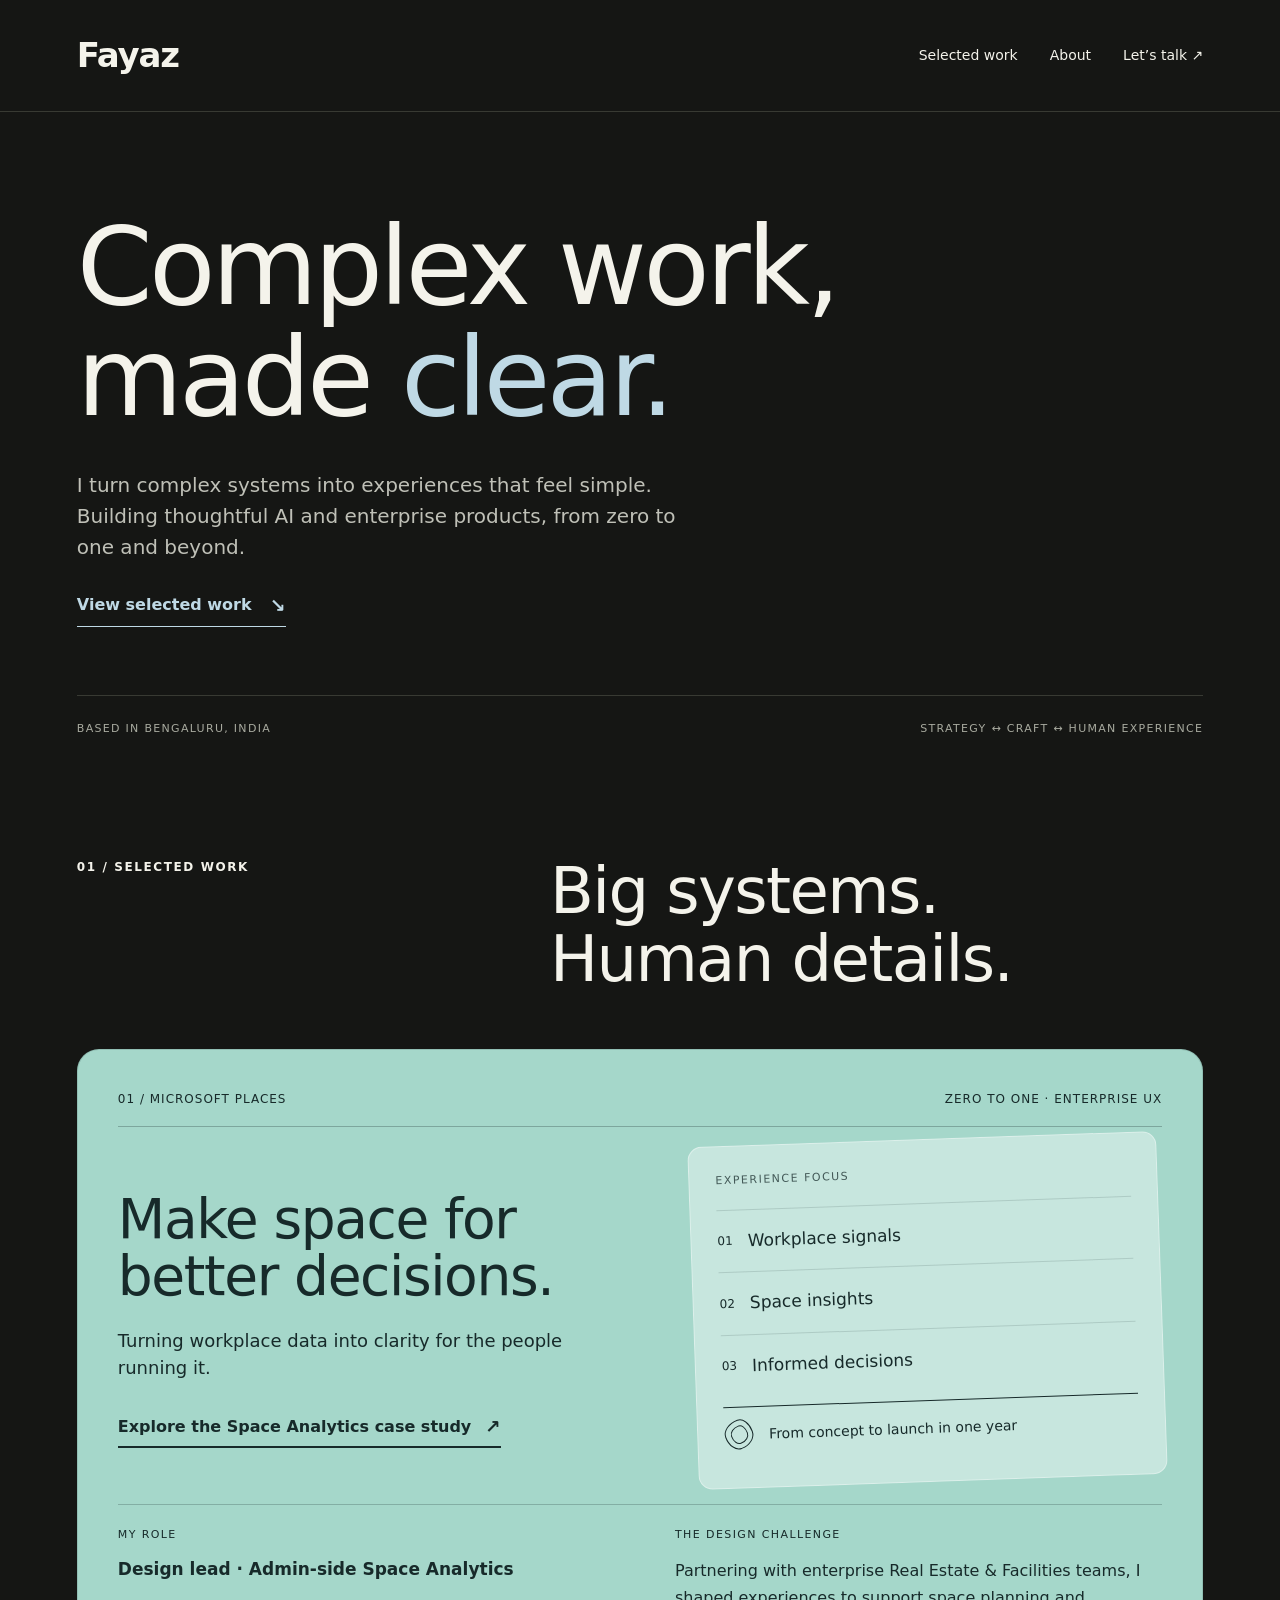
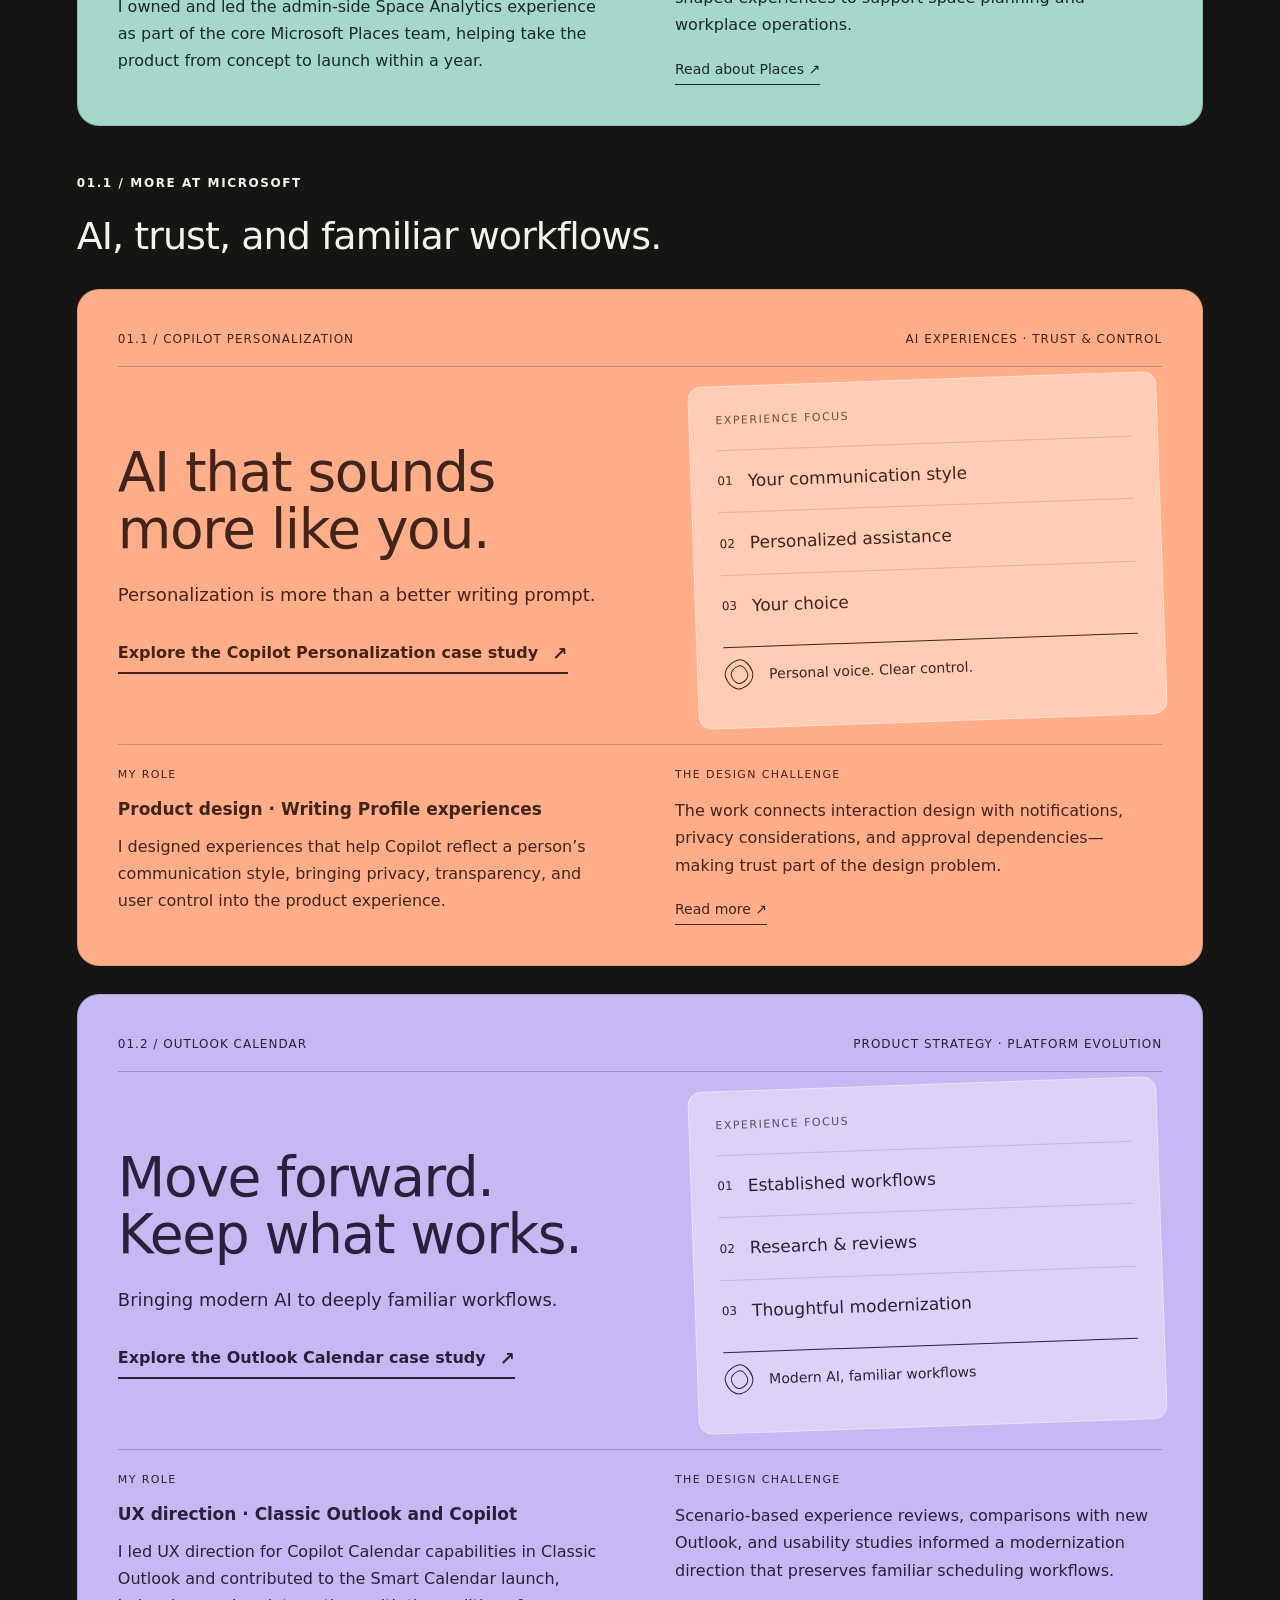
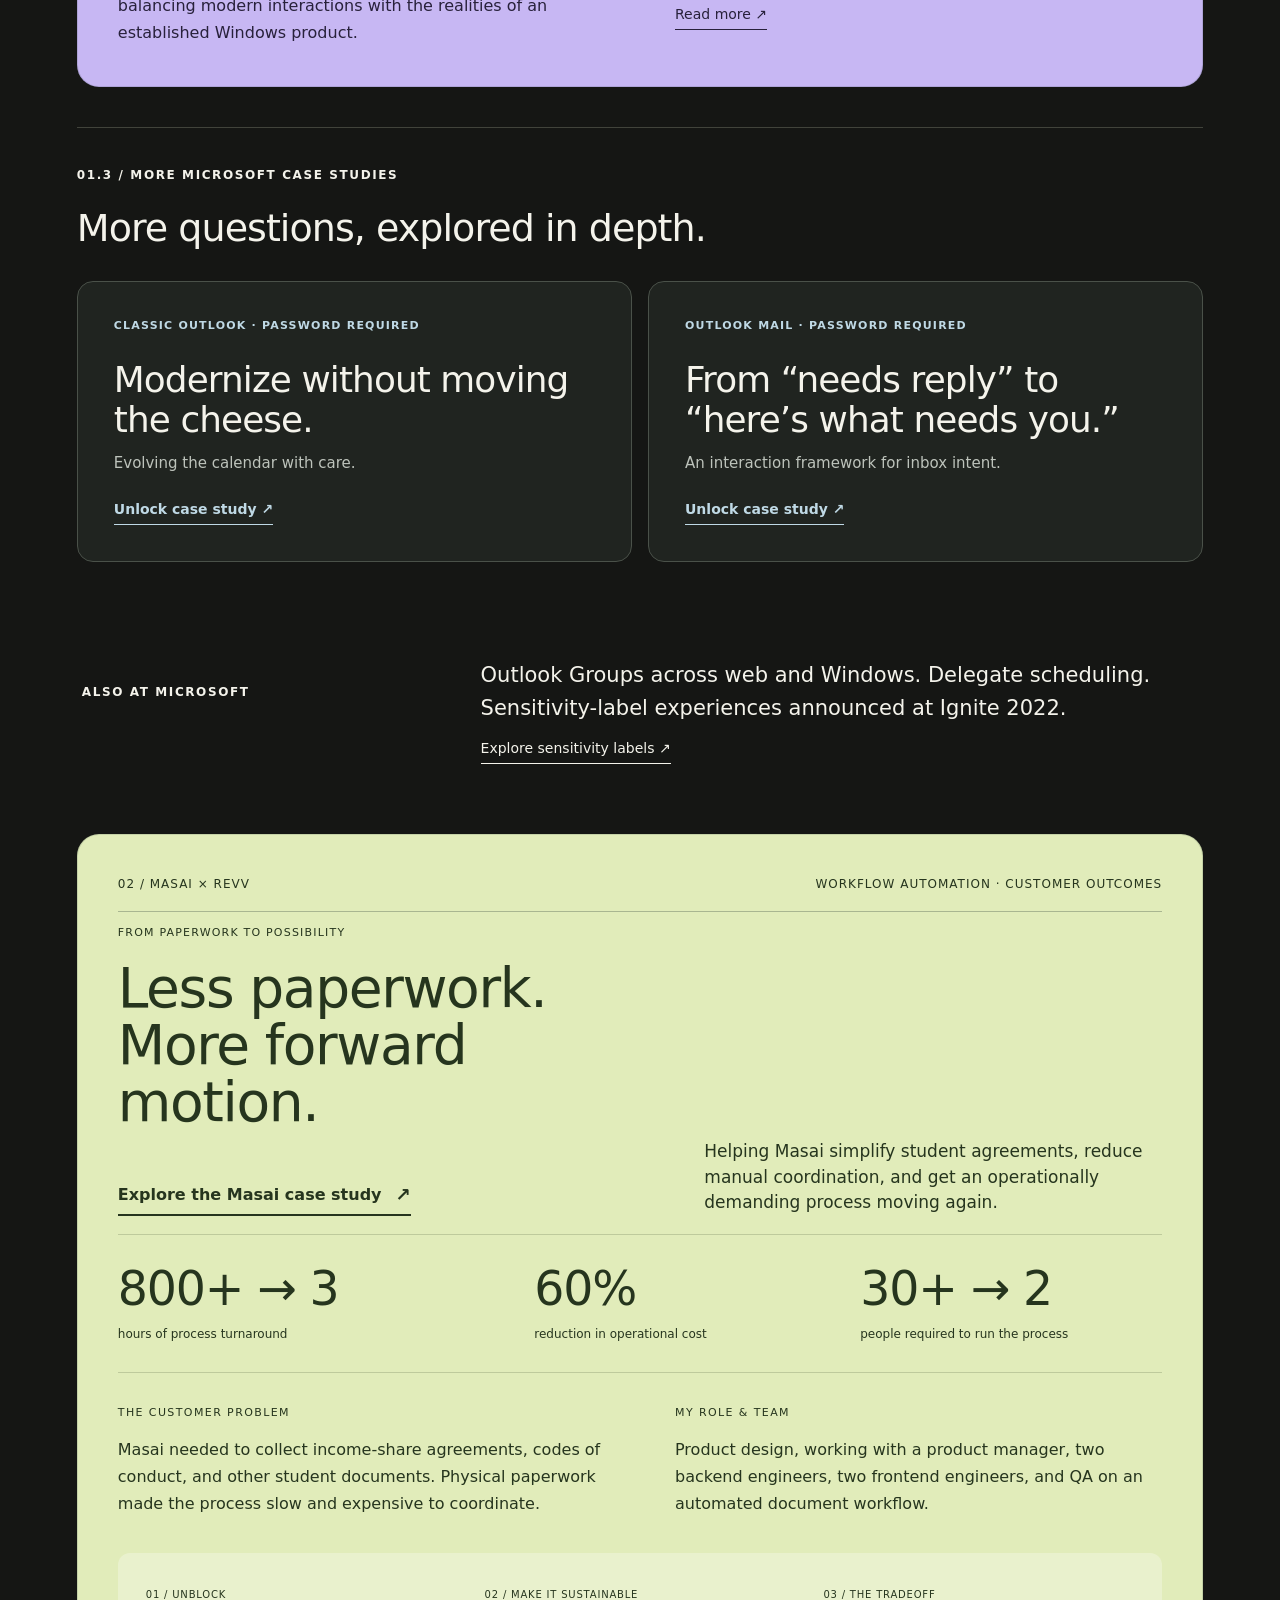
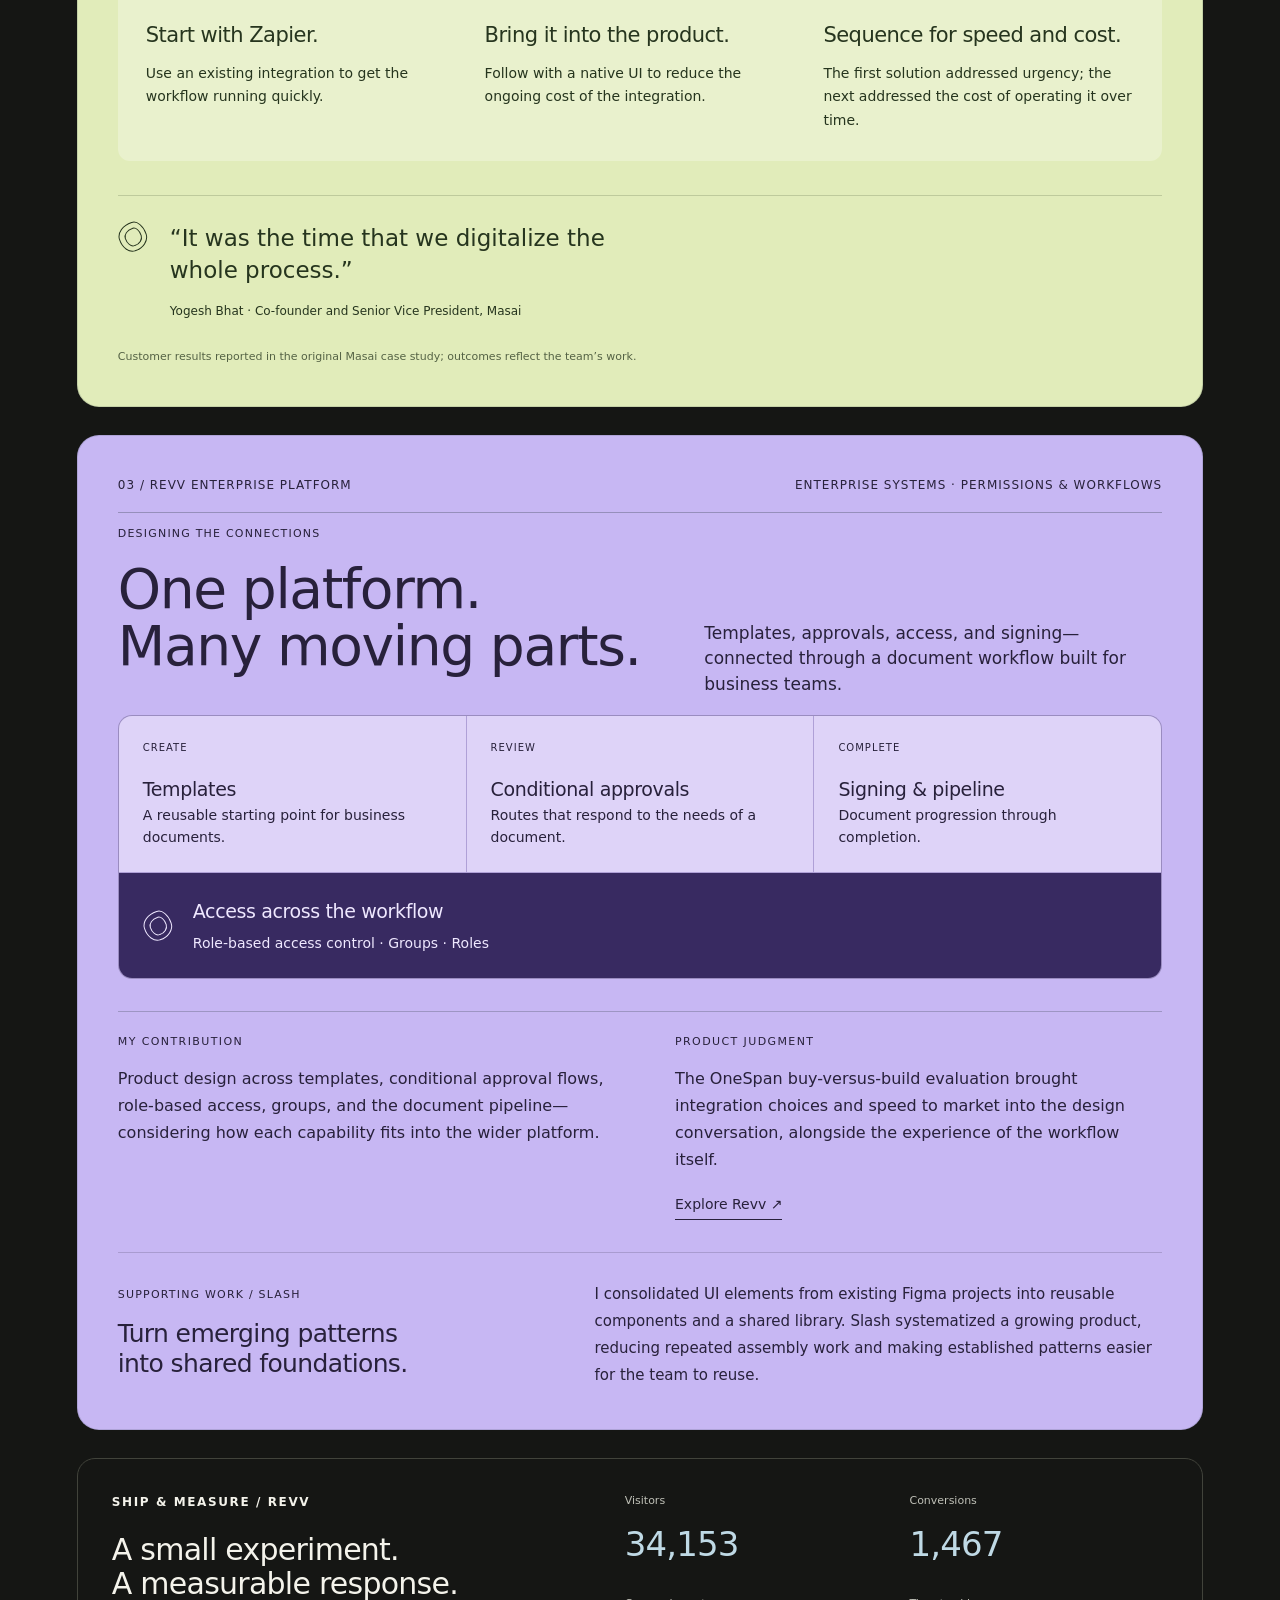
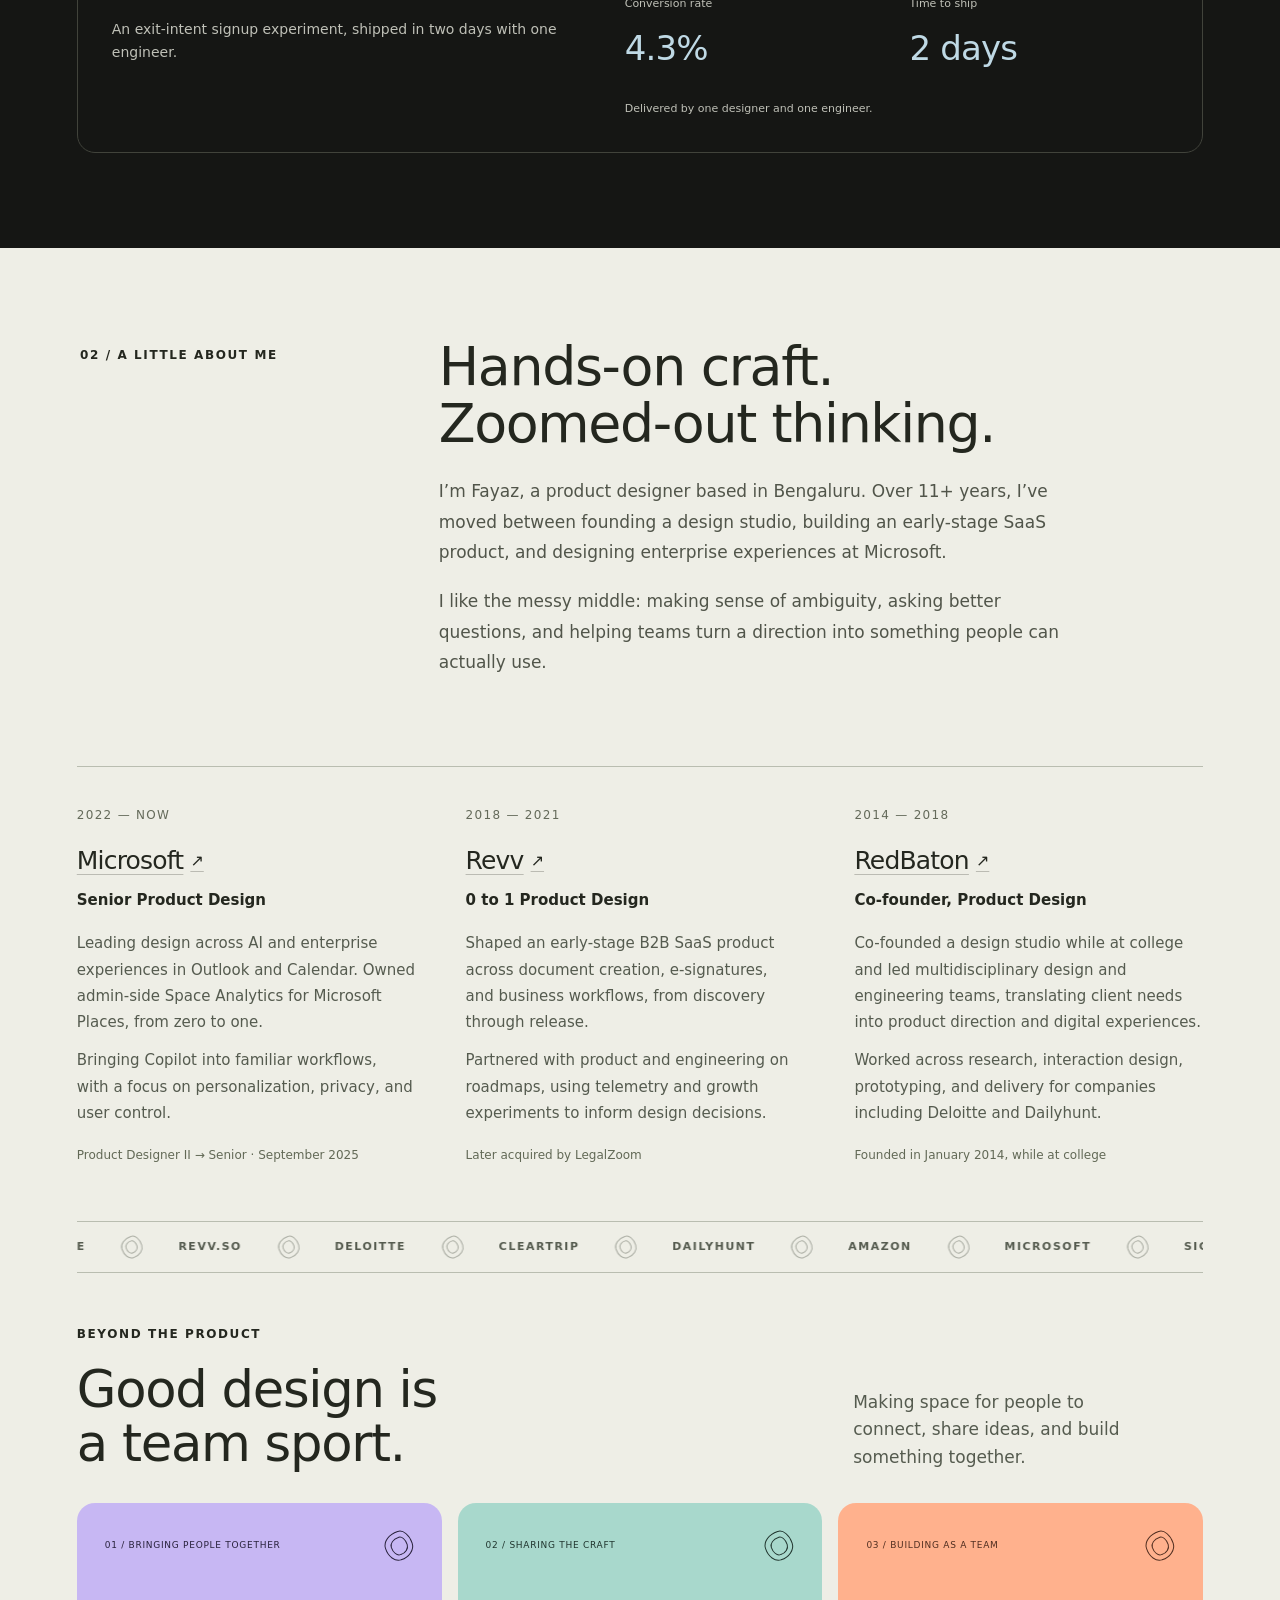
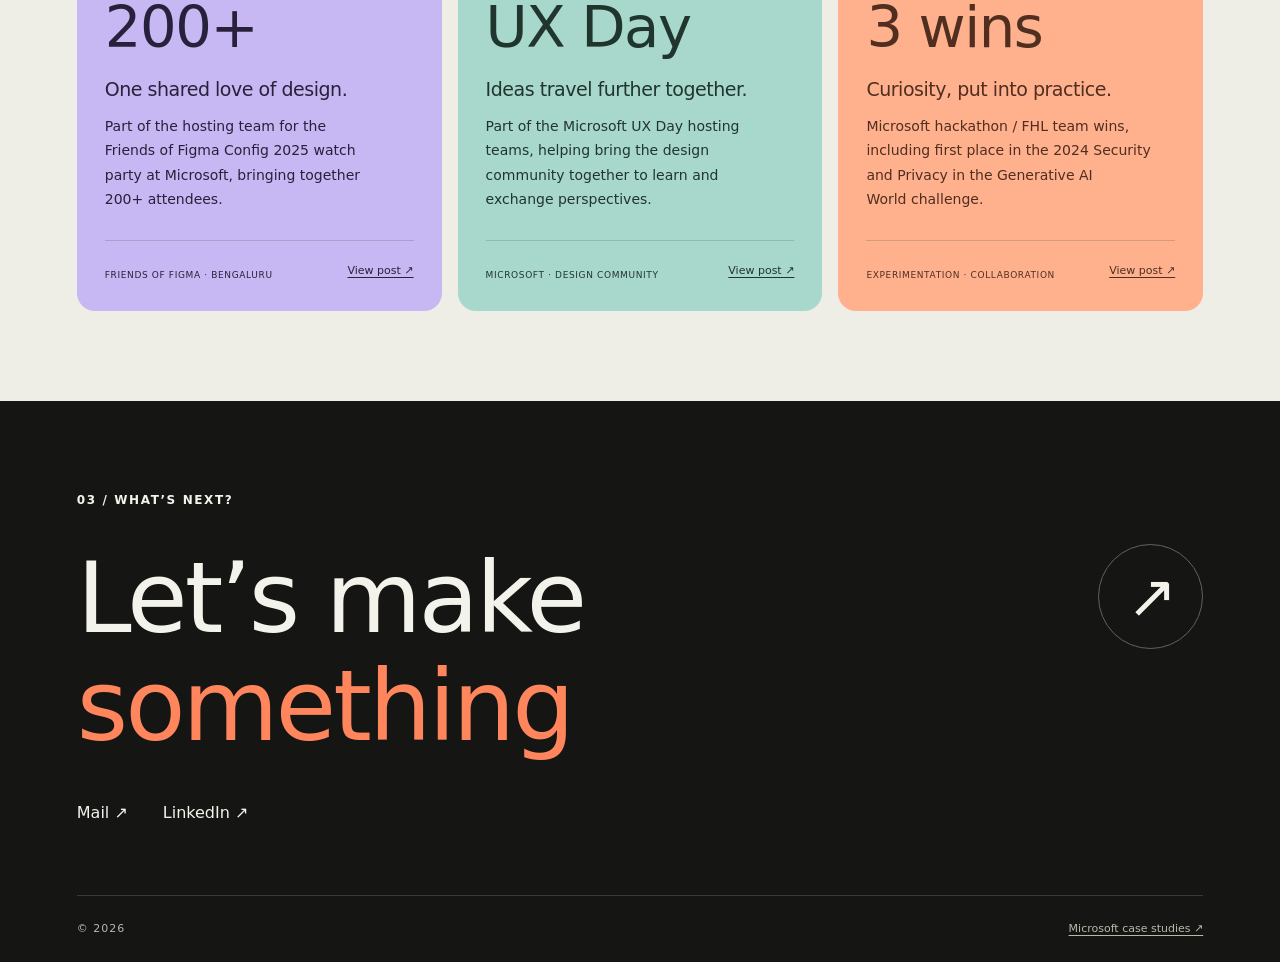
==== commit d5320252: "Add files via upload" ====
--- a/index.html
+++ b/index.html
@@ -19,6 +19,6 @@
     <link rel="stylesheet" crossorigin href="./assets/globals-CvRmNJHa.css"><link rel="stylesheet" href="./assets/work-card-layout.css">
   </head>
   <body>
-    <div id="root"><link rel="preload" as="image" href="./fayaz-portrait.jpg"/><main id="top" tabindex="-1"><a class="skip" href="#work">Skip to selected work</a><nav class="nav" aria-label="Main navigation"><a class="wordmark" href="#top" aria-label="Fayaz home">Fayaz</a><div><button class="motion-control" type="button" aria-pressed="true">Motion <span aria-hidden="true">on</span></button><a href="#work">Selected work</a><a href="#about">About</a><a href="#contact">Let’s talk ↗</a></div></nav><section class="hero"><p class="eyebrow"><i></i> SENIOR PRODUCT DESIGNER AT MICROSOFT</p><h1>Complexity,<br/>meet <em>clarity.</em><span aria-hidden="true" class="organic-mark organic-accent"><span class="organic-ring"></span><span class="organic-ring"></span><span class="organic-ring"></span><span class="organic-ring"></span><span class="organic-ring"></span></span></h1><div class="hero-bottom"><p>I turn complex systems into experiences that feel simple. Building thoughtful AI and enterprise products, from zero to one and beyond.</p><a class="button" href="#work">Explore my work <span>↓</span></a></div><div class="hero-meta"><span>BASED IN BENGALURU, INDIA</span><span>STRATEGY ↔ CRAFT ↔ HUMAN EXPERIENCE</span></div></section><section class="ticker" aria-label="Companies, collaborators, and design expertise"><p class="ticker-sr">Companies and collaborators: <!-- -->Mindtickle, Revv.so, Deloitte, Cleartrip, Dailyhunt, Amazon, Microsoft, SignEasy, BYJU’s, Capillary, BigBasket, Chai Point, Babajob, BlueStone, greytHR, RedBaton<!-- -->. Expertise: <!-- -->B2B SaaS, AI Forward Designs, Product Integrations, Brand Building, Enterprise UX, Zero to One, Product Strategy, Human-Centered Design, User Research, Interaction Design, Information Architecture, Rapid Prototyping, Growth Experiments, Workflow Automation, Cross-Platform Experiences, Privacy &amp; Trust<!-- -->.</p><div class="ticker-track" aria-hidden="true"><span><span>MINDTICKLE<!-- --> <b class="ticker-mark"><span aria-hidden="true" class="organic-mark organic-mini"><span class="organic-ring"></span><span class="organic-ring"></span></span></b> </span><span>REVV.SO<!-- --> <b class="ticker-mark"><span aria-hidden="true" class="organic-mark organic-mini"><span class="organic-ring"></span><span class="organic-ring"></span></span></b> </span><span>DELOITTE<!-- --> <b class="ticker-mark"><span aria-hidden="true" class="organic-mark organic-mini"><span class="organic-ring"></span><span class="organic-ring"></span></span></b> </span><span>CLEARTRIP<!-- --> <b class="ticker-mark"><span aria-hidden="true" class="organic-mark organic-mini"><span class="organic-ring"></span><span class="organic-ring"></span></span></b> </span><span>DAILYHUNT<!-- --> <b class="ticker-mark"><span aria-hidden="true" class="organic-mark organic-mini"><span class="organic-ring"></span><span class="organic-ring"></span></span></b> </span><span>AMAZON<!-- --> <b class="ticker-mark"><span aria-hidden="true" class="organic-mark organic-mini"><span class="organic-ring"></span><span class="organic-ring"></span></span></b> </span><span>MICROSOFT<!-- --> <b class="ticker-mark"><span aria-hidden="true" class="organic-mark organic-mini"><span class="organic-ring"></span><span class="organic-ring"></span></span></b> </span><span>SIGNEASY<!-- --> <b class="ticker-mark"><span aria-hidden="true" class="organic-mark organic-mini"><span class="organic-ring"></span><span class="organic-ring"></span></span></b> </span><span>BYJU’S<!-- --> <b class="ticker-mark"><span aria-hidden="true" class="organic-mark organic-mini"><span class="organic-ring"></span><span class="organic-ring"></span></span></b> </span><span>CAPILLARY<!-- --> <b class="ticker-mark"><span aria-hidden="true" class="organic-mark organic-mini"><span class="organic-ring"></span><span class="organic-ring"></span></span></b> </span><span>BIGBASKET<!-- --> <b class="ticker-mark"><span aria-hidden="true" class="organic-mark organic-mini"><span class="organic-ring"></span><span class="organic-ring"></span></span></b> </span><span>CHAI POINT<!-- --> <b class="ticker-mark"><span aria-hidden="true" class="organic-mark organic-mini"><span class="organic-ring"></span><span class="organic-ring"></span></span></b> </span><span>BABAJOB<!-- --> <b class="ticker-mark"><span aria-hidden="true" class="organic-mark organic-mini"><span class="organic-ring"></span><span class="organic-ring"></span></span></b> </span><span>BLUESTONE<!-- --> <b class="ticker-mark"><span aria-hidden="true" class="organic-mark organic-mini"><span class="organic-ring"></span><span class="organic-ring"></span></span></b> </span><span>GREYTHR<!-- --> <b class="ticker-mark"><span aria-hidden="true" class="organic-mark organic-mini"><span class="organic-ring"></span><span class="organic-ring"></span></span></b> </span><span>REDBATON<!-- --> <b class="ticker-mark"><span aria-hidden="true" class="organic-mark organic-mini"><span class="organic-ring"></span><span class="organic-ring"></span></span></b> </span><span>B2B SAAS<!-- --> <b class="ticker-mark"><span aria-hidden="true" class="organic-mark organic-mini"><span class="organic-ring"></span><span class="organic-ring"></span></span></b> </span><span>AI FORWARD DESIGNS<!-- --> <b class="ticker-mark"><span aria-hidden="true" class="organic-mark organic-mini"><span class="organic-ring"></span><span class="organic-ring"></span></span></b> </span><span>PRODUCT INTEGRATIONS<!-- --> <b class="ticker-mark"><span aria-hidden="true" class="organic-mark organic-mini"><span class="organic-ring"></span><span class="organic-ring"></span></span></b> </span><span>BRAND BUILDING<!-- --> <b class="ticker-mark"><span aria-hidden="true" class="organic-mark organic-mini"><span class="organic-ring"></span><span class="organic-ring"></span></span></b> </span><span>ENTERPRISE UX<!-- --> <b class="ticker-mark"><span aria-hidden="true" class="organic-mark organic-mini"><span class="organic-ring"></span><span class="organic-ring"></span></span></b> </span><span>ZERO TO ONE<!-- --> <b class="ticker-mark"><span aria-hidden="true" class="organic-mark organic-mini"><span class="organic-ring"></span><span class="organic-ring"></span></span></b> </span><span>PRODUCT STRATEGY<!-- --> <b class="ticker-mark"><span aria-hidden="true" class="organic-mark organic-mini"><span class="organic-ring"></span><span class="organic-ring"></span></span></b> </span><span>HUMAN-CENTERED DESIGN<!-- --> <b class="ticker-mark"><span aria-hidden="true" class="organic-mark organic-mini"><span class="organic-ring"></span><span class="organic-ring"></span></span></b> </span><span>USER RESEARCH<!-- --> <b class="ticker-mark"><span aria-hidden="true" class="organic-mark organic-mini"><span class="organic-ring"></span><span class="organic-ring"></span></span></b> </span><span>INTERACTION DESIGN<!-- --> <b class="ticker-mark"><span aria-hidden="true" class="organic-mark organic-mini"><span class="organic-ring"></span><span class="organic-ring"></span></span></b> </span><span>INFORMATION ARCHITECTURE<!-- --> <b class="ticker-mark"><span aria-hidden="true" class="organic-mark organic-mini"><span class="organic-ring"></span><span class="organic-ring"></span></span></b> </span><span>RAPID PROTOTYPING<!-- --> <b class="ticker-mark"><span aria-hidden="true" class="organic-mark organic-mini"><span class="organic-ring"></span><span class="organic-ring"></span></span></b> </span><span>GROWTH EXPERIMENTS<!-- --> <b class="ticker-mark"><span aria-hidden="true" class="organic-mark organic-mini"><span class="organic-ring"></span><span class="organic-ring"></span></span></b> </span><span>WORKFLOW AUTOMATION<!-- --> <b class="ticker-mark"><span aria-hidden="true" class="organic-mark organic-mini"><span class="organic-ring"></span><span class="organic-ring"></span></span></b> </span><span>CROSS-PLATFORM EXPERIENCES<!-- --> <b class="ticker-mark"><span aria-hidden="true" class="organic-mark organic-mini"><span class="organic-ring"></span><span class="organic-ring"></span></span></b> </span><span>PRIVACY &amp; TRUST<!-- --> <b class="ticker-mark"><span aria-hidden="true" class="organic-mark organic-mini"><span class="organic-ring"></span><span class="organic-ring"></span></span></b> </span></span><span><span>MINDTICKLE<!-- --> <b class="ticker-mark"><span aria-hidden="true" class="organic-mark organic-mini"><span class="organic-ring"></span><span class="organic-ring"></span></span></b> </span><span>REVV.SO<!-- --> <b class="ticker-mark"><span aria-hidden="true" class="organic-mark organic-mini"><span class="organic-ring"></span><span class="organic-ring"></span></span></b> </span><span>DELOITTE<!-- --> <b class="ticker-mark"><span aria-hidden="true" class="organic-mark organic-mini"><span class="organic-ring"></span><span class="organic-ring"></span></span></b> </span><span>CLEARTRIP<!-- --> <b class="ticker-mark"><span aria-hidden="true" class="organic-mark organic-mini"><span class="organic-ring"></span><span class="organic-ring"></span></span></b> </span><span>DAILYHUNT<!-- --> <b class="ticker-mark"><span aria-hidden="true" class="organic-mark organic-mini"><span class="organic-ring"></span><span class="organic-ring"></span></span></b> </span><span>AMAZON<!-- --> <b class="ticker-mark"><span aria-hidden="true" class="organic-mark organic-mini"><span class="organic-ring"></span><span class="organic-ring"></span></span></b> </span><span>MICROSOFT<!-- --> <b class="ticker-mark"><span aria-hidden="true" class="organic-mark organic-mini"><span class="organic-ring"></span><span class="organic-ring"></span></span></b> </span><span>SIGNEASY<!-- --> <b class="ticker-mark"><span aria-hidden="true" class="organic-mark organic-mini"><span class="organic-ring"></span><span class="organic-ring"></span></span></b> </span><span>BYJU’S<!-- --> <b class="ticker-mark"><span aria-hidden="true" class="organic-mark organic-mini"><span class="organic-ring"></span><span class="organic-ring"></span></span></b> </span><span>CAPILLARY<!-- --> <b class="ticker-mark"><span aria-hidden="true" class="organic-mark organic-mini"><span class="organic-ring"></span><span class="organic-ring"></span></span></b> </span><span>BIGBASKET<!-- --> <b class="ticker-mark"><span aria-hidden="true" class="organic-mark organic-mini"><span class="organic-ring"></span><span class="organic-ring"></span></span></b> </span><span>CHAI POINT<!-- --> <b class="ticker-mark"><span aria-hidden="true" class="organic-mark organic-mini"><span class="organic-ring"></span><span class="organic-ring"></span></span></b> </span><span>BABAJOB<!-- --> <b class="ticker-mark"><span aria-hidden="true" class="organic-mark organic-mini"><span class="organic-ring"></span><span class="organic-ring"></span></span></b> </span><span>BLUESTONE<!-- --> <b class="ticker-mark"><span aria-hidden="true" class="organic-mark organic-mini"><span class="organic-ring"></span><span class="organic-ring"></span></span></b> </span><span>GREYTHR<!-- --> <b class="ticker-mark"><span aria-hidden="true" class="organic-mark organic-mini"><span class="organic-ring"></span><span class="organic-ring"></span></span></b> </span><span>REDBATON<!-- --> <b class="ticker-mark"><span aria-hidden="true" class="organic-mark organic-mini"><span class="organic-ring"></span><span class="organic-ring"></span></span></b> </span><span>B2B SAAS<!-- --> <b class="ticker-mark"><span aria-hidden="true" class="organic-mark organic-mini"><span class="organic-ring"></span><span class="organic-ring"></span></span></b> </span><span>AI FORWARD DESIGNS<!-- --> <b class="ticker-mark"><span aria-hidden="true" class="organic-mark organic-mini"><span class="organic-ring"></span><span class="organic-ring"></span></span></b> </span><span>PRODUCT INTEGRATIONS<!-- --> <b class="ticker-mark"><span aria-hidden="true" class="organic-mark organic-mini"><span class="organic-ring"></span><span class="organic-ring"></span></span></b> </span><span>BRAND BUILDING<!-- --> <b class="ticker-mark"><span aria-hidden="true" class="organic-mark organic-mini"><span class="organic-ring"></span><span class="organic-ring"></span></span></b> </span><span>ENTERPRISE UX<!-- --> <b class="ticker-mark"><span aria-hidden="true" class="organic-mark organic-mini"><span class="organic-ring"></span><span class="organic-ring"></span></span></b> </span><span>ZERO TO ONE<!-- --> <b class="ticker-mark"><span aria-hidden="true" class="organic-mark organic-mini"><span class="organic-ring"></span><span class="organic-ring"></span></span></b> </span><span>PRODUCT STRATEGY<!-- --> <b class="ticker-mark"><span aria-hidden="true" class="organic-mark organic-mini"><span class="organic-ring"></span><span class="organic-ring"></span></span></b> </span><span>HUMAN-CENTERED DESIGN<!-- --> <b class="ticker-mark"><span aria-hidden="true" class="organic-mark organic-mini"><span class="organic-ring"></span><span class="organic-ring"></span></span></b> </span><span>USER RESEARCH<!-- --> <b class="ticker-mark"><span aria-hidden="true" class="organic-mark organic-mini"><span class="organic-ring"></span><span class="organic-ring"></span></span></b> </span><span>INTERACTION DESIGN<!-- --> <b class="ticker-mark"><span aria-hidden="true" class="organic-mark organic-mini"><span class="organic-ring"></span><span class="organic-ring"></span></span></b> </span><span>INFORMATION ARCHITECTURE<!-- --> <b class="ticker-mark"><span aria-hidden="true" class="organic-mark organic-mini"><span class="organic-ring"></span><span class="organic-ring"></span></span></b> </span><span>RAPID PROTOTYPING<!-- --> <b class="ticker-mark"><span aria-hidden="true" class="organic-mark organic-mini"><span class="organic-ring"></span><span class="organic-ring"></span></span></b> </span><span>GROWTH EXPERIMENTS<!-- --> <b class="ticker-mark"><span aria-hidden="true" class="organic-mark organic-mini"><span class="organic-ring"></span><span class="organic-ring"></span></span></b> </span><span>WORKFLOW AUTOMATION<!-- --> <b class="ticker-mark"><span aria-hidden="true" class="organic-mark organic-mini"><span class="organic-ring"></span><span class="organic-ring"></span></span></b> </span><span>CROSS-PLATFORM EXPERIENCES<!-- --> <b class="ticker-mark"><span aria-hidden="true" class="organic-mark organic-mini"><span class="organic-ring"></span><span class="organic-ring"></span></span></b> </span><span>PRIVACY &amp; TRUST<!-- --> <b class="ticker-mark"><span aria-hidden="true" class="organic-mark organic-mini"><span class="organic-ring"></span><span class="organic-ring"></span></span></b> </span></span><span><span>MINDTICKLE<!-- --> <b class="ticker-mark"><span aria-hidden="true" class="organic-mark organic-mini"><span class="organic-ring"></span><span class="organic-ring"></span></span></b> </span><span>REVV.SO<!-- --> <b class="ticker-mark"><span aria-hidden="true" class="organic-mark organic-mini"><span class="organic-ring"></span><span class="organic-ring"></span></span></b> </span><span>DELOITTE<!-- --> <b class="ticker-mark"><span aria-hidden="true" class="organic-mark organic-mini"><span class="organic-ring"></span><span class="organic-ring"></span></span></b> </span><span>CLEARTRIP<!-- --> <b class="ticker-mark"><span aria-hidden="true" class="organic-mark organic-mini"><span class="organic-ring"></span><span class="organic-ring"></span></span></b> </span><span>DAILYHUNT<!-- --> <b class="ticker-mark"><span aria-hidden="true" class="organic-mark organic-mini"><span class="organic-ring"></span><span class="organic-ring"></span></span></b> </span><span>AMAZON<!-- --> <b class="ticker-mark"><span aria-hidden="true" class="organic-mark organic-mini"><span class="organic-ring"></span><span class="organic-ring"></span></span></b> </span><span>MICROSOFT<!-- --> <b class="ticker-mark"><span aria-hidden="true" class="organic-mark organic-mini"><span class="organic-ring"></span><span class="organic-ring"></span></span></b> </span><span>SIGNEASY<!-- --> <b class="ticker-mark"><span aria-hidden="true" class="organic-mark organic-mini"><span class="organic-ring"></span><span class="organic-ring"></span></span></b> </span><span>BYJU’S<!-- --> <b class="ticker-mark"><span aria-hidden="true" class="organic-mark organic-mini"><span class="organic-ring"></span><span class="organic-ring"></span></span></b> </span><span>CAPILLARY<!-- --> <b class="ticker-mark"><span aria-hidden="true" class="organic-mark organic-mini"><span class="organic-ring"></span><span class="organic-ring"></span></span></b> </span><span>BIGBASKET<!-- --> <b class="ticker-mark"><span aria-hidden="true" class="organic-mark organic-mini"><span class="organic-ring"></span><span class="organic-ring"></span></span></b> </span><span>CHAI POINT<!-- --> <b class="ticker-mark"><span aria-hidden="true" class="organic-mark organic-mini"><span class="organic-ring"></span><span class="organic-ring"></span></span></b> </span><span>BABAJOB<!-- --> <b class="ticker-mark"><span aria-hidden="true" class="organic-mark organic-mini"><span class="organic-ring"></span><span class="organic-ring"></span></span></b> </span><span>BLUESTONE<!-- --> <b class="ticker-mark"><span aria-hidden="true" class="organic-mark organic-mini"><span class="organic-ring"></span><span class="organic-ring"></span></span></b> </span><span>GREYTHR<!-- --> <b class="ticker-mark"><span aria-hidden="true" class="organic-mark organic-mini"><span class="organic-ring"></span><span class="organic-ring"></span></span></b> </span><span>REDBATON<!-- --> <b class="ticker-mark"><span aria-hidden="true" class="organic-mark organic-mini"><span class="organic-ring"></span><span class="organic-ring"></span></span></b> </span><span>B2B SAAS<!-- --> <b class="ticker-mark"><span aria-hidden="true" class="organic-mark organic-mini"><span class="organic-ring"></span><span class="organic-ring"></span></span></b> </span><span>AI FORWARD DESIGNS<!-- --> <b class="ticker-mark"><span aria-hidden="true" class="organic-mark organic-mini"><span class="organic-ring"></span><span class="organic-ring"></span></span></b> </span><span>PRODUCT INTEGRATIONS<!-- --> <b class="ticker-mark"><span aria-hidden="true" class="organic-mark organic-mini"><span class="organic-ring"></span><span class="organic-ring"></span></span></b> </span><span>BRAND BUILDING<!-- --> <b class="ticker-mark"><span aria-hidden="true" class="organic-mark organic-mini"><span class="organic-ring"></span><span class="organic-ring"></span></span></b> </span><span>ENTERPRISE UX<!-- --> <b class="ticker-mark"><span aria-hidden="true" class="organic-mark organic-mini"><span class="organic-ring"></span><span class="organic-ring"></span></span></b> </span><span>ZERO TO ONE<!-- --> <b class="ticker-mark"><span aria-hidden="true" class="organic-mark organic-mini"><span class="organic-ring"></span><span class="organic-ring"></span></span></b> </span><span>PRODUCT STRATEGY<!-- --> <b class="ticker-mark"><span aria-hidden="true" class="organic-mark organic-mini"><span class="organic-ring"></span><span class="organic-ring"></span></span></b> </span><span>HUMAN-CENTERED DESIGN<!-- --> <b class="ticker-mark"><span aria-hidden="true" class="organic-mark organic-mini"><span class="organic-ring"></span><span class="organic-ring"></span></span></b> </span><span>USER RESEARCH<!-- --> <b class="ticker-mark"><span aria-hidden="true" class="organic-mark organic-mini"><span class="organic-ring"></span><span class="organic-ring"></span></span></b> </span><span>INTERACTION DESIGN<!-- --> <b class="ticker-mark"><span aria-hidden="true" class="organic-mark organic-mini"><span class="organic-ring"></span><span class="organic-ring"></span></span></b> </span><span>INFORMATION ARCHITECTURE<!-- --> <b class="ticker-mark"><span aria-hidden="true" class="organic-mark organic-mini"><span class="organic-ring"></span><span class="organic-ring"></span></span></b> </span><span>RAPID PROTOTYPING<!-- --> <b class="ticker-mark"><span aria-hidden="true" class="organic-mark organic-mini"><span class="organic-ring"></span><span class="organic-ring"></span></span></b> </span><span>GROWTH EXPERIMENTS<!-- --> <b class="ticker-mark"><span aria-hidden="true" class="organic-mark organic-mini"><span class="organic-ring"></span><span class="organic-ring"></span></span></b> </span><span>WORKFLOW AUTOMATION<!-- --> <b class="ticker-mark"><span aria-hidden="true" class="organic-mark organic-mini"><span class="organic-ring"></span><span class="organic-ring"></span></span></b> </span><span>CROSS-PLATFORM EXPERIENCES<!-- --> <b class="ticker-mark"><span aria-hidden="true" class="organic-mark organic-mini"><span class="organic-ring"></span><span class="organic-ring"></span></span></b> </span><span>PRIVACY &amp; TRUST<!-- --> <b class="ticker-mark"><span aria-hidden="true" class="organic-mark organic-mini"><span class="organic-ring"></span><span class="organic-ring"></span></span></b> </span></span><span><span>MINDTICKLE<!-- --> <b class="ticker-mark"><span aria-hidden="true" class="organic-mark organic-mini"><span class="organic-ring"></span><span class="organic-ring"></span></span></b> </span><span>REVV.SO<!-- --> <b class="ticker-mark"><span aria-hidden="true" class="organic-mark organic-mini"><span class="organic-ring"></span><span class="organic-ring"></span></span></b> </span><span>DELOITTE<!-- --> <b class="ticker-mark"><span aria-hidden="true" class="organic-mark organic-mini"><span class="organic-ring"></span><span class="organic-ring"></span></span></b> </span><span>CLEARTRIP<!-- --> <b class="ticker-mark"><span aria-hidden="true" class="organic-mark organic-mini"><span class="organic-ring"></span><span class="organic-ring"></span></span></b> </span><span>DAILYHUNT<!-- --> <b class="ticker-mark"><span aria-hidden="true" class="organic-mark organic-mini"><span class="organic-ring"></span><span class="organic-ring"></span></span></b> </span><span>AMAZON<!-- --> <b class="ticker-mark"><span aria-hidden="true" class="organic-mark organic-mini"><span class="organic-ring"></span><span class="organic-ring"></span></span></b> </span><span>MICROSOFT<!-- --> <b class="ticker-mark"><span aria-hidden="true" class="organic-mark organic-mini"><span class="organic-ring"></span><span class="organic-ring"></span></span></b> </span><span>SIGNEASY<!-- --> <b class="ticker-mark"><span aria-hidden="true" class="organic-mark organic-mini"><span class="organic-ring"></span><span class="organic-ring"></span></span></b> </span><span>BYJU’S<!-- --> <b class="ticker-mark"><span aria-hidden="true" class="organic-mark organic-mini"><span class="organic-ring"></span><span class="organic-ring"></span></span></b> </span><span>CAPILLARY<!-- --> <b class="ticker-mark"><span aria-hidden="true" class="organic-mark organic-mini"><span class="organic-ring"></span><span class="organic-ring"></span></span></b> </span><span>BIGBASKET<!-- --> <b class="ticker-mark"><span aria-hidden="true" class="organic-mark organic-mini"><span class="organic-ring"></span><span class="organic-ring"></span></span></b> </span><span>CHAI POINT<!-- --> <b class="ticker-mark"><span aria-hidden="true" class="organic-mark organic-mini"><span class="organic-ring"></span><span class="organic-ring"></span></span></b> </span><span>BABAJOB<!-- --> <b class="ticker-mark"><span aria-hidden="true" class="organic-mark organic-mini"><span class="organic-ring"></span><span class="organic-ring"></span></span></b> </span><span>BLUESTONE<!-- --> <b class="ticker-mark"><span aria-hidden="true" class="organic-mark organic-mini"><span class="organic-ring"></span><span class="organic-ring"></span></span></b> </span><span>GREYTHR<!-- --> <b class="ticker-mark"><span aria-hidden="true" class="organic-mark organic-mini"><span class="organic-ring"></span><span class="organic-ring"></span></span></b> </span><span>REDBATON<!-- --> <b class="ticker-mark"><span aria-hidden="true" class="organic-mark organic-mini"><span class="organic-ring"></span><span class="organic-ring"></span></span></b> </span><span>B2B SAAS<!-- --> <b class="ticker-mark"><span aria-hidden="true" class="organic-mark organic-mini"><span class="organic-ring"></span><span class="organic-ring"></span></span></b> </span><span>AI FORWARD DESIGNS<!-- --> <b class="ticker-mark"><span aria-hidden="true" class="organic-mark organic-mini"><span class="organic-ring"></span><span class="organic-ring"></span></span></b> </span><span>PRODUCT INTEGRATIONS<!-- --> <b class="ticker-mark"><span aria-hidden="true" class="organic-mark organic-mini"><span class="organic-ring"></span><span class="organic-ring"></span></span></b> </span><span>BRAND BUILDING<!-- --> <b class="ticker-mark"><span aria-hidden="true" class="organic-mark organic-mini"><span class="organic-ring"></span><span class="organic-ring"></span></span></b> </span><span>ENTERPRISE UX<!-- --> <b class="ticker-mark"><span aria-hidden="true" class="organic-mark organic-mini"><span class="organic-ring"></span><span class="organic-ring"></span></span></b> </span><span>ZERO TO ONE<!-- --> <b class="ticker-mark"><span aria-hidden="true" class="organic-mark organic-mini"><span class="organic-ring"></span><span class="organic-ring"></span></span></b> </span><span>PRODUCT STRATEGY<!-- --> <b class="ticker-mark"><span aria-hidden="true" class="organic-mark organic-mini"><span class="organic-ring"></span><span class="organic-ring"></span></span></b> </span><span>HUMAN-CENTERED DESIGN<!-- --> <b class="ticker-mark"><span aria-hidden="true" class="organic-mark organic-mini"><span class="organic-ring"></span><span class="organic-ring"></span></span></b> </span><span>USER RESEARCH<!-- --> <b class="ticker-mark"><span aria-hidden="true" class="organic-mark organic-mini"><span class="organic-ring"></span><span class="organic-ring"></span></span></b> </span><span>INTERACTION DESIGN<!-- --> <b class="ticker-mark"><span aria-hidden="true" class="organic-mark organic-mini"><span class="organic-ring"></span><span class="organic-ring"></span></span></b> </span><span>INFORMATION ARCHITECTURE<!-- --> <b class="ticker-mark"><span aria-hidden="true" class="organic-mark organic-mini"><span class="organic-ring"></span><span class="organic-ring"></span></span></b> </span><span>RAPID PROTOTYPING<!-- --> <b class="ticker-mark"><span aria-hidden="true" class="organic-mark organic-mini"><span class="organic-ring"></span><span class="organic-ring"></span></span></b> </span><span>GROWTH EXPERIMENTS<!-- --> <b class="ticker-mark"><span aria-hidden="true" class="organic-mark organic-mini"><span class="organic-ring"></span><span class="organic-ring"></span></span></b> </span><span>WORKFLOW AUTOMATION<!-- --> <b class="ticker-mark"><span aria-hidden="true" class="organic-mark organic-mini"><span class="organic-ring"></span><span class="organic-ring"></span></span></b> </span><span>CROSS-PLATFORM EXPERIENCES<!-- --> <b class="ticker-mark"><span aria-hidden="true" class="organic-mark organic-mini"><span class="organic-ring"></span><span class="organic-ring"></span></span></b> </span><span>PRIVACY &amp; TRUST<!-- --> <b class="ticker-mark"><span aria-hidden="true" class="organic-mark organic-mini"><span class="organic-ring"></span><span class="organic-ring"></span></span></b> </span></span></div><button type="button" class="ticker-arrow ticker-arrow-left" aria-label="Scroll text left" title="Scroll text left — hover or hold to speed up"><span aria-hidden="true">←</span></button><button type="button" class="ticker-arrow ticker-arrow-right" aria-label="Scroll text right" title="Scroll text right — hover or hold to speed up"><span aria-hidden="true">→</span></button></section><section id="work" class="work" tabindex="-1"><div class="section-title reveal"><p class="eyebrow">01 / SELECTED WORK</p><h2>Big systems.<br/>Human details.</h2></div><article class="project reveal places"><div class="project-top"><span>0<!-- -->1<!-- --> / <!-- -->MICROSOFT PLACES</span><span>ZERO TO ONE · ENTERPRISE UX</span></div><div class="project-main"><div><h3><span>Make space for<br/></span><span>better decisions.<br/></span></h3><p class="project-desc">Turning workplace data into clarity for the people running it.</p></div><div class="flow"><span class="flow-label">EXPERIENCE FOCUS</span><div class="flow-row"><span class="step-index">0<!-- -->1</span><span>Workplace signals</span><span aria-hidden="true">↓</span></div><div class="flow-row"><span class="step-index">0<!-- -->2</span><span>Space insights</span><span aria-hidden="true">↓</span></div><div class="flow-row"><span class="step-index">0<!-- -->3</span><span>Informed decisions</span><span aria-hidden="true">↗</span></div><div class="flow-result"><span aria-hidden="true" class="organic-mark organic-mini"><span class="organic-ring"></span><span class="organic-ring"></span></span>From concept to launch in one year</div></div></div><a class="case-study-cta places-cta" href="./places/">Explore the Space Analytics case study <span aria-hidden="true">↗</span></a><div class="project-detail"><div><h4>MY ROLE</h4><strong>Design lead · Admin-side Space Analytics</strong><p>I owned and led the admin-side Space Analytics experience as part of the core Microsoft Places team, helping take the product from concept to launch within a year.</p></div><div><h4>THE DESIGN CHALLENGE</h4><p>Partnering with enterprise Real Estate &amp; Facilities teams, I shaped experiences to support space planning and workplace operations.</p><a class="text-link" href="https://www.theverge.com/2024/5/13/24155204/microsoft-places-ai-hybrid-office-feature" target="_blank" rel="noopener noreferrer" aria-label="Read about Places (opens in a new tab)">Read about Places<!-- --> ↗</a></div></div></article><section class="microsoft-more reveal" aria-labelledby="microsoft-more-title"><div class="work-subheading"><p class="eyebrow">01.1 / MORE AT MICROSOFT</p><h3 id="microsoft-more-title">AI, trust, and familiar workflows.</h3></div><div class="microsoft-full-width"><article class="project copilot"><div class="project-top"><span>01.<!-- -->1<!-- --> / <!-- -->COPILOT PERSONALIZATION</span><span>AI EXPERIENCES · TRUST &amp; CONTROL</span></div><div class="project-main"><div><h3><span>AI that sounds<br/></span><span>more like you.<br/></span></h3><p class="project-desc">Personalization is more than a better writing prompt.</p></div><div class="flow"><span class="flow-label">EXPERIENCE FOCUS</span><div class="flow-row"><span class="step-index">0<!-- -->1</span><span>Your communication style</span><span aria-hidden="true">↓</span></div><div class="flow-row"><span class="step-index">0<!-- -->2</span><span>Personalized assistance</span><span aria-hidden="true">↓</span></div><div class="flow-row"><span class="step-index">0<!-- -->3</span><span>Your choice</span><span aria-hidden="true">↗</span></div><div class="flow-result"><span aria-hidden="true" class="organic-mark organic-mini"><span class="organic-ring"></span><span class="organic-ring"></span></span>Personal voice. Clear control.</div></div></div><a class="case-study-cta" href="./microsoft-work/copilot-personalization/">Explore the Copilot Personalization case study <span aria-hidden="true">↗</span></a><div class="project-detail"><div><h4>MY ROLE</h4><strong>Product design · Writing Profile experiences</strong><p>I designed experiences that help Copilot reflect a person’s communication style, bringing privacy, transparency, and user control into the product experience.</p></div><div><h4>THE DESIGN CHALLENGE</h4><p>The work connects interaction design with notifications, privacy considerations, and approval dependencies—making trust part of the design problem.</p><a class="text-link" href="https://support.microsoft.com/en-us/outlook/copilot-pages/draft-an-email-message-with-copilot-in-outlook" target="_blank" rel="noopener noreferrer" aria-label="Read more about Copilot Personalization (opens in a new tab)">Read more<!-- --> ↗</a></div></div></article><article class="project calendar"><div class="project-top"><span>01.<!-- -->2<!-- --> / <!-- -->OUTLOOK CALENDAR</span><span>PRODUCT STRATEGY · PLATFORM EVOLUTION</span></div><div class="project-main"><div><h3><span>Move forward.<br/></span><span>Keep what works.<br/></span></h3><p class="project-desc">Bringing modern AI to deeply familiar workflows.</p></div><div class="flow"><span class="flow-label">EXPERIENCE FOCUS</span><div class="flow-row"><span class="step-index">0<!-- -->1</span><span>Established workflows</span><span aria-hidden="true">↓</span></div><div class="flow-row"><span class="step-index">0<!-- -->2</span><span>Research &amp; reviews</span><span aria-hidden="true">↓</span></div><div class="flow-row"><span class="step-index">0<!-- -->3</span><span>Thoughtful modernization</span><span aria-hidden="true">↗</span></div><div class="flow-result"><span aria-hidden="true" class="organic-mark organic-mini"><span class="organic-ring"></span><span class="organic-ring"></span></span>Modern AI, familiar workflows</div></div></div><a class="case-study-cta" href="./microsoft-work/copilot-outlook-calendar/">Explore the Outlook Calendar case study <span aria-hidden="true">↗</span></a><div class="project-detail"><div><h4>MY ROLE</h4><strong>UX direction · Classic Outlook and Copilot</strong><p>I led UX direction for Copilot Calendar capabilities in Classic Outlook and contributed to the Smart Calendar launch, balancing modern interactions with the realities of an established Windows product.</p></div><div><h4>THE DESIGN CHALLENGE</h4><p>Scenario-based experience reviews, comparisons with new Outlook, and usability studies informed a modernization direction that preserves familiar scheduling workflows.</p><a class="text-link" href="https://techcommunity.microsoft.com/blog/outlook/copilot-is-now-available-in-classic-outlook-for-windows/4164427" target="_blank" rel="noopener noreferrer" aria-label="Read more about Outlook Calendar (opens in a new tab)">Read more<!-- --> ↗</a></div></div></article></div></section><section class="microsoft-archive reveal" aria-labelledby="microsoft-archive-title"><div class="work-subheading"><p class="eyebrow">01.3 / MORE MICROSOFT CASE STUDIES</p><h3 id="microsoft-archive-title">More questions, explored in depth.</h3></div><div class="archive-grid"><a class="archive-card" href="./microsoft-work/outlook-calendar-modernization/"><span class="archive-meta">CLASSIC OUTLOOK · PASSWORD REQUIRED</span><h4>Modernize without moving the cheese.</h4><p>Evolving the calendar with care.</p><span class="archive-link">Unlock case study ↗</span></a><a class="archive-card" href="./microsoft-work/ai-inbox-triage/"><span class="archive-meta">OUTLOOK MAIL · PASSWORD REQUIRED</span><h4>From “needs reply” to “here’s what needs you.”</h4><p>An interaction framework for inbox intent.</p><span class="archive-link">Unlock case study ↗</span></a></div></section><div class="also reveal"><span class="eyebrow">ALSO AT MICROSOFT</span><p>Outlook Groups across web and Windows. Delegate scheduling. Sensitivity-label experiences announced at Ignite 2022.</p><a class="text-link" href="https://learn.microsoft.com/en-us/purview/sensitivity-labels-meetings" target="_blank" rel="noreferrer">Explore sensitivity labels ↗</a></div><article id="masai" class="project masai reveal"><div class="project-top"><span>02 / MASAI × REVV</span><span>WORKFLOW AUTOMATION · CUSTOMER OUTCOMES</span></div><div class="case-heading"><div><p class="case-kicker">FROM PAPERWORK TO POSSIBILITY</p><h3>Less paperwork.<br/>More forward motion.</h3></div><p>Helping Masai simplify student agreements, reduce manual coordination, and get an operationally demanding process moving again.</p></div><a class="case-study-cta" href="./masai/">Explore the Masai case study <span aria-hidden="true">↗</span></a><div class="case-metrics"><div><strong>800+ → 3</strong><span>hours of process turnaround</span></div><div><strong>60%</strong><span>reduction in operational cost</span></div><div><strong>30+ → 2</strong><span>people required to run the process</span></div></div><div class="project-detail"><div><h4>THE CUSTOMER PROBLEM</h4><p>Masai needed to collect income-share agreements, codes of conduct, and other student documents. Physical paperwork made the process slow and expensive to coordinate.</p></div><div><h4>MY ROLE &amp; TEAM</h4><p>Product design, working with a product manager, two backend engineers, two frontend engineers, and QA on an automated document workflow.</p></div></div><div class="decision-path"><div><span>01 / UNBLOCK</span><h4>Start with Zapier.</h4><p>Use an existing integration to get the workflow running quickly.</p></div><div><span>02 / MAKE IT SUSTAINABLE</span><h4>Bring it into the product.</h4><p>Follow with a native UI to reduce the ongoing cost of the integration.</p></div><div><span>03 / THE TRADEOFF</span><h4>Sequence for speed and cost.</h4><p>The first solution addressed urgency; the next addressed the cost of operating it over time.</p></div></div><blockquote class="customer-quote"><span aria-hidden="true" class="organic-mark organic-mini"><span class="organic-ring"></span><span class="organic-ring"></span></span><div><p>“It was the time that we digitalize the whole process.”</p><cite>Yogesh Bhat · Co-founder and Senior Vice President, Masai</cite></div></blockquote><p class="case-source">Customer results reported in the original Masai case study; outcomes reflect the team’s work.</p></article><article id="revv-platform" class="project revv-platform reveal"><div class="project-top"><span>03 / REVV ENTERPRISE PLATFORM</span><span>ENTERPRISE SYSTEMS · PERMISSIONS &amp; WORKFLOWS</span></div><div class="case-heading"><div><p class="case-kicker">DESIGNING THE CONNECTIONS</p><h3>One platform.<br/>Many moving parts.</h3></div><p>Templates, approvals, access, and signing—connected through a document workflow built for business teams.</p></div><div class="platform-map"><div><span>CREATE</span><strong>Templates</strong><p>A reusable starting point for business documents.</p></div><div><span>REVIEW</span><strong>Conditional approvals</strong><p>Routes that respond to the needs of a document.</p></div><div><span>COMPLETE</span><strong>Signing &amp; pipeline</strong><p>Document progression through completion.</p></div><div class="permission-layer"><span aria-hidden="true" class="organic-mark organic-mini"><span class="organic-ring"></span><span class="organic-ring"></span></span><div><strong>Access across the workflow</strong><p>Role-based access control · Groups · Roles</p></div></div></div><div class="project-detail"><div><h4>MY CONTRIBUTION</h4><p>Product design across templates, conditional approval flows, role-based access, groups, and the document pipeline—considering how each capability fits into the wider platform.</p></div><div><h4>PRODUCT JUDGMENT</h4><p>The OneSpan buy-versus-build evaluation brought integration choices and speed to market into the design conversation, alongside the experience of the workflow itself.</p><a class="text-link" href="https://www.revv.so/" target="_blank" rel="noreferrer">Explore Revv ↗</a></div></div><div class="supporting-work"><div class="supporting-intro"><span class="case-kicker">SUPPORTING WORK / SLASH</span><h4>Turn emerging patterns<br/>into shared foundations.</h4></div><p>I consolidated UI elements from existing Figma projects into reusable components and a shared library. Slash systematized a growing product, reducing repeated assembly work and making established patterns easier for the team to reuse.</p></div></article><section class="experiment reveal" aria-labelledby="experiment-title"><div><p class="eyebrow">SHIP &amp; MEASURE / REVV</p><h3 id="experiment-title">A small experiment.<br/>A measurable response.</h3><p>An exit-intent signup experiment, shipped in two days with one engineer.</p></div><div><dl class="experiment-metrics"><div><dt>Visitors</dt><dd>34,153</dd></div><div><dt>Conversions</dt><dd>1,467</dd></div><div><dt>Conversion rate</dt><dd>4.3%</dd></div><div><dt>Time to ship</dt><dd>2 days</dd></div></dl><p class="experiment-note">Delivered by one designer and one engineer.</p></div></section></section><section id="about" class="about"><div class="about-inner"><div class="about-photo reveal"><img src="./fayaz-portrait.jpg" alt="Fayaz PK" width="502" height="502" loading="eager" decoding="async"/><span class="photo-caption">DESIGNER. BUILDER. ALWAYS CURIOUS.</span></div><div class="about-copy reveal"><p class="eyebrow">02 / A LITTLE ABOUT ME</p><h2>Hands-on craft.<br/>Zoomed-out thinking.</h2><p>I’m Fayaz, a product designer based in Bengaluru. Over 11+ years, I’ve moved between founding a design studio, building an early-stage SaaS product, and designing enterprise experiences at Microsoft.</p><p>I like the messy middle: making sense of ambiguity, asking better questions, and helping teams turn a direction into something people can actually use.</p></div></div><div class="timeline reveal"><div><span>2022 — NOW</span><h3><a class="company-link" href="https://www.microsoft.com/en/microsoft-365/outlook/email-and-calendar-software-microsoft-outlook" target="_blank" rel="noreferrer">Microsoft <span aria-hidden="true">↗</span></a></h3><p class="role-title">Senior Product Designer</p><p class="role-summary">Leading design across AI and enterprise experiences in Outlook and Calendar. Owned admin-side Space Analytics for Microsoft Places, from zero to one.</p><p class="role-summary">Bringing Copilot into familiar workflows, with a focus on personalization, privacy, and user control.</p><small>Product Designer II → Senior · September 2025</small></div><div><span>2018 — 2021</span><h3><a class="company-link" href="https://www.revv.so/" target="_blank" rel="noreferrer">Revv <span aria-hidden="true">↗</span></a></h3><p class="role-title">Product → Senior Product Designer</p><p class="role-summary">Shaped an early-stage B2B SaaS product across document creation, e-signatures, and business workflows, from discovery through release.</p><p class="role-summary">Partnered with product and engineering on roadmaps, using telemetry and growth experiments to inform design decisions.</p><small>Later acquired by LegalZoom</small></div><div><span>2014 — 2018</span><h3><a class="company-link" href="https://redbaton.digital/" target="_blank" rel="noreferrer">RedBaton <span aria-hidden="true">↗</span></a></h3><p class="role-title">Co-founder &amp; Head of Product UX</p><p class="role-summary">Co-founded a design studio while at college and led multidisciplinary design and engineering teams, translating client needs into product direction and digital experiences.</p><p class="role-summary">Worked across research, interaction design, prototyping, and delivery for companies including Deloitte and Dailyhunt.</p><small>Founded in January 2014, while at college</small></div></div><div class="community reveal"><div class="community-heading"><div><p class="eyebrow">BEYOND THE PRODUCT</p><h3>Good design is<br/>a team sport.</h3></div><p>Making space for people to connect, share ideas, and build something together.</p></div><div class="community-cards"><article class="community-card community-figma"><div class="community-card-top"><span>01 / BRINGING PEOPLE TOGETHER</span><span aria-hidden="true" class="organic-mark organic-mini"><span class="organic-ring"></span><span class="organic-ring"></span></span></div><strong class="community-stat">200+</strong><h4>One shared love of design.</h4><p>Part of the hosting team for the Friends of Figma Config 2025 watch party at Microsoft, bringing together 200+ attendees.</p><div class="community-card-footer"><span class="community-tag">FRIENDS OF FIGMA · BENGALURU</span><a class="community-post-link" href="https://www.linkedin.com/posts/shivangiiitb_config-2025-ugcPost-7327712217737375746-DNGO?utm_source=share&amp;utm_medium=member_desktop&amp;rcm=ACoAABSn2uIBha9IByiHrwlSNq_3mX8GJ8fWBQo" target="_blank" rel="noreferrer" aria-label="View post about Friends of Figma on LinkedIn (opens in a new tab)">View post ↗</a></div></article><article class="community-card community-ux"><div class="community-card-top"><span>02 / SHARING THE CRAFT</span><span aria-hidden="true" class="organic-mark organic-mini"><span class="organic-ring"></span><span class="organic-ring"></span></span></div><strong class="community-stat">UX Day</strong><h4>Ideas travel further together.</h4><p>Part of the Microsoft UX Day hosting teams, helping bring the design community together to learn and exchange perspectives.</p><div class="community-card-footer"><span class="community-tag">MICROSOFT · DESIGN COMMUNITY</span><a class="community-post-link" href="https://www.linkedin.com/posts/nanhoriya_uxday2025-theaishift-innovation-ugcPost-7304876848939745280-YNaR?utm_source=share&amp;utm_medium=member_desktop&amp;rcm=ACoAABSn2uIBha9IByiHrwlSNq_3mX8GJ8fWBQo" target="_blank" rel="noreferrer" aria-label="View post about Microsoft UX Day on LinkedIn (opens in a new tab)">View post ↗</a></div></article><article class="community-card community-wins"><div class="community-card-top"><span>03 / BUILDING AS A TEAM</span><span aria-hidden="true" class="organic-mark organic-mini"><span class="organic-ring"></span><span class="organic-ring"></span></span></div><strong class="community-stat">3 wins</strong><h4>Curiosity, put into practice.</h4><p>Microsoft hackathon / FHL team wins, including first place in the 2024 Security and Privacy in the Generative AI World challenge.</p><div class="community-card-footer"><span class="community-tag">EXPERIMENTATION · COLLABORATION</span><a class="community-post-link" href="https://www.linkedin.com/posts/activity-7217429996951281665-uf7Q?utm_source=share&amp;utm_medium=member_desktop&amp;rcm=ACoAABSn2uIBha9IByiHrwlSNq_3mX8GJ8fWBQo" target="_blank" rel="noreferrer" aria-label="View post about the Microsoft hackathon win on LinkedIn (opens in a new tab)">View post ↗</a></div></article></div></div></section><footer id="contact"><p class="eyebrow">03 / WHAT’S NEXT?</p><h2 aria-label="Let’s make something matter."><span aria-hidden="true">Let’s make<br/></span><em class="animated-footer-line"><span aria-hidden="true">something </span><span class="rotating-word" aria-hidden="true"><span class="rotating-word-sizer">click<!-- -->.</span><span class="rotating-word-sizer">elevate<!-- -->.</span><span class="rotating-word-sizer">fly<!-- -->.</span><span class="rotating-word-sizer">magic<!-- -->.</span><span class="rotating-word-sizer">convert<!-- -->.</span><span class="rotating-word-sizer">matter<!-- -->.</span><span class="rotating-word-sizer">stick<!-- -->.</span><span class="rotating-word-sizer">shine<!-- -->.</span><span class="rotating-word-sizer">grow<!-- -->.</span><span class="rotating-word-sizer">last<!-- -->.</span><span class="rotating-word-value">click<!-- -->.</span></span></em><a href="mailto:fayazpk06@gmail.com" aria-label="Email Fayaz" class="contact-arrow">↗</a></h2><div class="contact-links"><a href="mailto:fayazpk06@gmail.com">fayazpk06@gmail.com ↗</a><a href="https://www.linkedin.com/in/fayazpk06/" target="_blank" rel="noreferrer">LinkedIn ↗</a></div><div class="footer-meta"><span>© <!-- -->2026<!-- --> Fayaz</span><a href="./microsoft-work/" style="font-size:11px;letter-spacing:0;text-transform:none;text-decoration:underline;text-underline-offset:3px">Microsoft case studies ↗</a><button aria-pressed="true">Motion <span aria-hidden="true">on</span> <span aria-hidden="true">◉</span></button></div></footer></main></div>
+    <div id="root"><main id="top" tabindex="-1"><a class="skip" href="#work">Skip to selected work</a><nav class="nav" aria-label="Main navigation"><a class="wordmark" href="#top" aria-label="Fayaz home">Fayaz</a><div><a href="#work">Selected work</a><a href="#about">About</a><a href="#contact">Let’s talk ↗</a></div></nav><section class="hero"><h1>Complex work,<br/>made <em>clear.</em></h1><div class="hero-bottom"><p>I turn complex systems into experiences that feel simple. Building thoughtful AI and enterprise products, from zero to one and beyond.</p><a class="button" href="#work">View selected work <span>↘</span></a></div><div class="hero-meta"><span>BASED IN BENGALURU, INDIA</span><span>STRATEGY ↔ CRAFT ↔ HUMAN EXPERIENCE</span></div></section><section id="work" class="work" tabindex="-1"><div class="section-title reveal"><p class="eyebrow">01 / SELECTED WORK</p><h2>Big systems.<br/>Human details.</h2></div><article class="project reveal places"><div class="project-top"><span>0<!-- -->1<!-- --> / <!-- -->MICROSOFT PLACES</span><span>ZERO TO ONE · ENTERPRISE UX</span></div><div class="project-main"><div><h3><span>Make space for<br/></span><span>better decisions.<br/></span></h3><p class="project-desc">Turning workplace data into clarity for the people running it.</p><a class="case-study-cta places-cta" href="./places/">Explore the Space Analytics case study <span aria-hidden="true">↗</span></a></div><div class="flow"><span class="flow-label">EXPERIENCE FOCUS</span><div class="flow-row"><span class="step-index">0<!-- -->1</span><span>Workplace signals</span></div><div class="flow-row"><span class="step-index">0<!-- -->2</span><span>Space insights</span></div><div class="flow-row"><span class="step-index">0<!-- -->3</span><span>Informed decisions</span></div><div class="flow-result"><span aria-hidden="true" class="organic-mark organic-mini"><span class="organic-ring"></span><span class="organic-ring"></span></span>From concept to launch in one year</div></div></div><div class="project-detail"><div><h4>MY ROLE</h4><strong>Design lead · Admin-side Space Analytics</strong><p>I owned and led the admin-side Space Analytics experience as part of the core Microsoft Places team, helping take the product from concept to launch within a year.</p></div><div><h4>THE DESIGN CHALLENGE</h4><p>Partnering with enterprise Real Estate &amp; Facilities teams, I shaped experiences to support space planning and workplace operations.</p><a class="text-link" href="https://www.theverge.com/2024/5/13/24155204/microsoft-places-ai-hybrid-office-feature" target="_blank" rel="noopener noreferrer" aria-label="Read about Places (opens in a new tab)">Read about Places<!-- --> ↗</a></div></div></article><section class="microsoft-more reveal" aria-labelledby="microsoft-more-title"><div class="work-subheading"><p class="eyebrow">01.1 / MORE AT MICROSOFT</p><h3 id="microsoft-more-title">AI, trust, and familiar workflows.</h3></div><div class="microsoft-full-width"><article class="project copilot"><div class="project-top"><span>01.<!-- -->1<!-- --> / <!-- -->COPILOT PERSONALIZATION</span><span>AI EXPERIENCES · TRUST &amp; CONTROL</span></div><div class="project-main"><div><h3><span>AI that sounds<br/></span><span>more like you.<br/></span></h3><p class="project-desc">Personalization is more than a better writing prompt.</p><a class="case-study-cta" href="./microsoft-work/copilot-personalization/">Explore the Copilot Personalization case study <span aria-hidden="true">↗</span></a></div><div class="flow"><span class="flow-label">EXPERIENCE FOCUS</span><div class="flow-row"><span class="step-index">0<!-- -->1</span><span>Your communication style</span></div><div class="flow-row"><span class="step-index">0<!-- -->2</span><span>Personalized assistance</span></div><div class="flow-row"><span class="step-index">0<!-- -->3</span><span>Your choice</span></div><div class="flow-result"><span aria-hidden="true" class="organic-mark organic-mini"><span class="organic-ring"></span><span class="organic-ring"></span></span>Personal voice. Clear control.</div></div></div><div class="project-detail"><div><h4>MY ROLE</h4><strong>Product design · Writing Profile experiences</strong><p>I designed experiences that help Copilot reflect a person’s communication style, bringing privacy, transparency, and user control into the product experience.</p></div><div><h4>THE DESIGN CHALLENGE</h4><p>The work connects interaction design with notifications, privacy considerations, and approval dependencies—making trust part of the design problem.</p><a class="text-link" href="https://support.microsoft.com/en-us/outlook/copilot-pages/draft-an-email-message-with-copilot-in-outlook" target="_blank" rel="noopener noreferrer" aria-label="Read more about Copilot Personalization (opens in a new tab)">Read more<!-- --> ↗</a></div></div></article><article class="project calendar"><div class="project-top"><span>01.<!-- -->2<!-- --> / <!-- -->OUTLOOK CALENDAR</span><span>PRODUCT STRATEGY · PLATFORM EVOLUTION</span></div><div class="project-main"><div><h3><span>Move forward.<br/></span><span>Keep what works.<br/></span></h3><p class="project-desc">Bringing modern AI to deeply familiar workflows.</p><a class="case-study-cta" href="./microsoft-work/copilot-outlook-calendar/">Explore the Outlook Calendar case study <span aria-hidden="true">↗</span></a></div><div class="flow"><span class="flow-label">EXPERIENCE FOCUS</span><div class="flow-row"><span class="step-index">0<!-- -->1</span><span>Established workflows</span></div><div class="flow-row"><span class="step-index">0<!-- -->2</span><span>Research &amp; reviews</span></div><div class="flow-row"><span class="step-index">0<!-- -->3</span><span>Thoughtful modernization</span></div><div class="flow-result"><span aria-hidden="true" class="organic-mark organic-mini"><span class="organic-ring"></span><span class="organic-ring"></span></span>Modern AI, familiar workflows</div></div></div><div class="project-detail"><div><h4>MY ROLE</h4><strong>UX direction · Classic Outlook and Copilot</strong><p>I led UX direction for Copilot Calendar capabilities in Classic Outlook and contributed to the Smart Calendar launch, balancing modern interactions with the realities of an established Windows product.</p></div><div><h4>THE DESIGN CHALLENGE</h4><p>Scenario-based experience reviews, comparisons with new Outlook, and usability studies informed a modernization direction that preserves familiar scheduling workflows.</p><a class="text-link" href="https://techcommunity.microsoft.com/blog/outlook/copilot-is-now-available-in-classic-outlook-for-windows/4164427" target="_blank" rel="noopener noreferrer" aria-label="Read more about Outlook Calendar (opens in a new tab)">Read more<!-- --> ↗</a></div></div></article></div></section><section class="microsoft-archive reveal" aria-labelledby="microsoft-archive-title"><div class="work-subheading"><p class="eyebrow">01.3 / MORE MICROSOFT CASE STUDIES</p><h3 id="microsoft-archive-title">More questions, explored in depth.</h3></div><div class="archive-grid"><a class="archive-card" href="./microsoft-work/outlook-calendar-modernization/"><span class="archive-meta">CLASSIC OUTLOOK · PASSWORD REQUIRED</span><h4>Modernize without moving the cheese.</h4><p>Evolving the calendar with care.</p><span class="archive-link">Unlock case study ↗</span></a><a class="archive-card" href="./microsoft-work/ai-inbox-triage/"><span class="archive-meta">OUTLOOK MAIL · PASSWORD REQUIRED</span><h4>From “needs reply” to “here’s what needs you.”</h4><p>An interaction framework for inbox intent.</p><span class="archive-link">Unlock case study ↗</span></a></div></section><div class="also reveal"><span class="eyebrow">ALSO AT MICROSOFT</span><p>Outlook Groups across web and Windows. Delegate scheduling. Sensitivity-label experiences announced at Ignite 2022.</p><a class="text-link" href="https://learn.microsoft.com/en-us/purview/sensitivity-labels-meetings" target="_blank" rel="noreferrer">Explore sensitivity labels ↗</a></div><article id="masai" class="project masai reveal"><div class="project-top"><span>02 / MASAI × REVV</span><span>WORKFLOW AUTOMATION · CUSTOMER OUTCOMES</span></div><div class="case-heading"><div><p class="case-kicker">FROM PAPERWORK TO POSSIBILITY</p><h3>Less paperwork.<br/>More forward motion.</h3><a class="case-study-cta" href="./masai/">Explore the Masai case study <span aria-hidden="true">↗</span></a></div><p>Helping Masai simplify student agreements, reduce manual coordination, and get an operationally demanding process moving again.</p></div><div class="case-metrics"><div><strong>800+ → 3</strong><span>hours of process turnaround</span></div><div><strong>60%</strong><span>reduction in operational cost</span></div><div><strong>30+ → 2</strong><span>people required to run the process</span></div></div><div class="project-detail"><div><h4>THE CUSTOMER PROBLEM</h4><p>Masai needed to collect income-share agreements, codes of conduct, and other student documents. Physical paperwork made the process slow and expensive to coordinate.</p></div><div><h4>MY ROLE &amp; TEAM</h4><p>Product design, working with a product manager, two backend engineers, two frontend engineers, and QA on an automated document workflow.</p></div></div><div class="decision-path"><div><span>01 / UNBLOCK</span><h4>Start with Zapier.</h4><p>Use an existing integration to get the workflow running quickly.</p></div><div><span>02 / MAKE IT SUSTAINABLE</span><h4>Bring it into the product.</h4><p>Follow with a native UI to reduce the ongoing cost of the integration.</p></div><div><span>03 / THE TRADEOFF</span><h4>Sequence for speed and cost.</h4><p>The first solution addressed urgency; the next addressed the cost of operating it over time.</p></div></div><blockquote class="customer-quote"><span aria-hidden="true" class="organic-mark organic-mini"><span class="organic-ring"></span><span class="organic-ring"></span></span><div><p>“It was the time that we digitalize the whole process.”</p><cite>Yogesh Bhat · Co-founder and Senior Vice President, Masai</cite></div></blockquote><p class="case-source">Customer results reported in the original Masai case study; outcomes reflect the team’s work.</p></article><article id="revv-platform" class="project revv-platform reveal"><div class="project-top"><span>03 / REVV ENTERPRISE PLATFORM</span><span>ENTERPRISE SYSTEMS · PERMISSIONS &amp; WORKFLOWS</span></div><div class="case-heading"><div><p class="case-kicker">DESIGNING THE CONNECTIONS</p><h3>One platform.<br/>Many moving parts.</h3></div><p>Templates, approvals, access, and signing—connected through a document workflow built for business teams.</p></div><div class="platform-map"><div><span>CREATE</span><strong>Templates</strong><p>A reusable starting point for business documents.</p></div><div><span>REVIEW</span><strong>Conditional approvals</strong><p>Routes that respond to the needs of a document.</p></div><div><span>COMPLETE</span><strong>Signing &amp; pipeline</strong><p>Document progression through completion.</p></div><div class="permission-layer"><span aria-hidden="true" class="organic-mark organic-mini"><span class="organic-ring"></span><span class="organic-ring"></span></span><div><strong>Access across the workflow</strong><p>Role-based access control · Groups · Roles</p></div></div></div><div class="project-detail"><div><h4>MY CONTRIBUTION</h4><p>Product design across templates, conditional approval flows, role-based access, groups, and the document pipeline—considering how each capability fits into the wider platform.</p></div><div><h4>PRODUCT JUDGMENT</h4><p>The OneSpan buy-versus-build evaluation brought integration choices and speed to market into the design conversation, alongside the experience of the workflow itself.</p><a class="text-link" href="https://www.revv.so/" target="_blank" rel="noreferrer">Explore Revv ↗</a></div></div><div class="supporting-work"><div class="supporting-intro"><span class="case-kicker">SUPPORTING WORK / SLASH</span><h4>Turn emerging patterns<br/>into shared foundations.</h4></div><p>I consolidated UI elements from existing Figma projects into reusable components and a shared library. Slash systematized a growing product, reducing repeated assembly work and making established patterns easier for the team to reuse.</p></div></article><section class="experiment reveal" aria-labelledby="experiment-title"><div><p class="eyebrow">SHIP &amp; MEASURE / REVV</p><h3 id="experiment-title">A small experiment.<br/>A measurable response.</h3><p>An exit-intent signup experiment, shipped in two days with one engineer.</p></div><div><dl class="experiment-metrics"><div><dt>Visitors</dt><dd>34,153</dd></div><div><dt>Conversions</dt><dd>1,467</dd></div><div><dt>Conversion rate</dt><dd>4.3%</dd></div><div><dt>Time to ship</dt><dd>2 days</dd></div></dl><p class="experiment-note">Delivered by one designer and one engineer.</p></div></section></section><section id="about" class="about"><div class="about-inner"><div class="about-copy reveal"><p class="eyebrow">02 / A LITTLE ABOUT ME</p><h2>Hands-on craft.<br/>Zoomed-out thinking.</h2><p>I’m Fayaz, a product designer based in Bengaluru. Over 11+ years, I’ve moved between founding a design studio, building an early-stage SaaS product, and designing enterprise experiences at Microsoft.</p><p>I like the messy middle: making sense of ambiguity, asking better questions, and helping teams turn a direction into something people can actually use.</p></div></div><div class="timeline reveal"><div><span>2022 — NOW</span><h3><a class="company-link" href="https://www.microsoft.com/en/microsoft-365/outlook/email-and-calendar-software-microsoft-outlook" target="_blank" rel="noreferrer">Microsoft <span aria-hidden="true">↗</span></a></h3><p class="role-title">Senior Product Design</p><p class="role-summary">Leading design across AI and enterprise experiences in Outlook and Calendar. Owned admin-side Space Analytics for Microsoft Places, from zero to one.</p><p class="role-summary">Bringing Copilot into familiar workflows, with a focus on personalization, privacy, and user control.</p><small>Product Designer II → Senior · September 2025</small></div><div><span>2018 — 2021</span><h3><a class="company-link" href="https://www.revv.so/" target="_blank" rel="noreferrer">Revv <span aria-hidden="true">↗</span></a></h3><p class="role-title">0 to 1 Product Design</p><p class="role-summary">Shaped an early-stage B2B SaaS product across document creation, e-signatures, and business workflows, from discovery through release.</p><p class="role-summary">Partnered with product and engineering on roadmaps, using telemetry and growth experiments to inform design decisions.</p><small>Later acquired by LegalZoom</small></div><div><span>2014 — 2018</span><h3><a class="company-link" href="https://redbaton.digital/" target="_blank" rel="noreferrer">RedBaton <span aria-hidden="true">↗</span></a></h3><p class="role-title">Co-founder, Product Design</p><p class="role-summary">Co-founded a design studio while at college and led multidisciplinary design and engineering teams, translating client needs into product direction and digital experiences.</p><p class="role-summary">Worked across research, interaction design, prototyping, and delivery for companies including Deloitte and Dailyhunt.</p><small>Founded in January 2014, while at college</small></div></div><section class="ticker" aria-label="Companies, collaborators, and design expertise"><p class="ticker-sr">Companies and collaborators: <!-- -->Mindtickle, Revv.so, Deloitte, Cleartrip, Dailyhunt, Amazon, Microsoft, SignEasy, BYJU’s, Capillary, BigBasket, Chai Point, Babajob, BlueStone, greytHR, RedBaton<!-- -->. Expertise: <!-- -->B2B SaaS, AI Forward Designs, Product Integrations, Brand Building, Enterprise UX, Zero to One, Product Strategy, Human-Centered Design, User Research, Interaction Design, Information Architecture, Rapid Prototyping, Growth Experiments, Workflow Automation, Cross-Platform Experiences, Privacy &amp; Trust<!-- -->.</p><div class="ticker-track" aria-hidden="true"><span><span>MINDTICKLE<!-- --> <b class="ticker-mark"><span aria-hidden="true" class="organic-mark organic-mini"><span class="organic-ring"></span><span class="organic-ring"></span></span></b> </span><span>REVV.SO<!-- --> <b class="ticker-mark"><span aria-hidden="true" class="organic-mark organic-mini"><span class="organic-ring"></span><span class="organic-ring"></span></span></b> </span><span>DELOITTE<!-- --> <b class="ticker-mark"><span aria-hidden="true" class="organic-mark organic-mini"><span class="organic-ring"></span><span class="organic-ring"></span></span></b> </span><span>CLEARTRIP<!-- --> <b class="ticker-mark"><span aria-hidden="true" class="organic-mark organic-mini"><span class="organic-ring"></span><span class="organic-ring"></span></span></b> </span><span>DAILYHUNT<!-- --> <b class="ticker-mark"><span aria-hidden="true" class="organic-mark organic-mini"><span class="organic-ring"></span><span class="organic-ring"></span></span></b> </span><span>AMAZON<!-- --> <b class="ticker-mark"><span aria-hidden="true" class="organic-mark organic-mini"><span class="organic-ring"></span><span class="organic-ring"></span></span></b> </span><span>MICROSOFT<!-- --> <b class="ticker-mark"><span aria-hidden="true" class="organic-mark organic-mini"><span class="organic-ring"></span><span class="organic-ring"></span></span></b> </span><span>SIGNEASY<!-- --> <b class="ticker-mark"><span aria-hidden="true" class="organic-mark organic-mini"><span class="organic-ring"></span><span class="organic-ring"></span></span></b> </span><span>BYJU’S<!-- --> <b class="ticker-mark"><span aria-hidden="true" class="organic-mark organic-mini"><span class="organic-ring"></span><span class="organic-ring"></span></span></b> </span><span>CAPILLARY<!-- --> <b class="ticker-mark"><span aria-hidden="true" class="organic-mark organic-mini"><span class="organic-ring"></span><span class="organic-ring"></span></span></b> </span><span>BIGBASKET<!-- --> <b class="ticker-mark"><span aria-hidden="true" class="organic-mark organic-mini"><span class="organic-ring"></span><span class="organic-ring"></span></span></b> </span><span>CHAI POINT<!-- --> <b class="ticker-mark"><span aria-hidden="true" class="organic-mark organic-mini"><span class="organic-ring"></span><span class="organic-ring"></span></span></b> </span><span>BABAJOB<!-- --> <b class="ticker-mark"><span aria-hidden="true" class="organic-mark organic-mini"><span class="organic-ring"></span><span class="organic-ring"></span></span></b> </span><span>BLUESTONE<!-- --> <b class="ticker-mark"><span aria-hidden="true" class="organic-mark organic-mini"><span class="organic-ring"></span><span class="organic-ring"></span></span></b> </span><span>GREYTHR<!-- --> <b class="ticker-mark"><span aria-hidden="true" class="organic-mark organic-mini"><span class="organic-ring"></span><span class="organic-ring"></span></span></b> </span><span>REDBATON<!-- --> <b class="ticker-mark"><span aria-hidden="true" class="organic-mark organic-mini"><span class="organic-ring"></span><span class="organic-ring"></span></span></b> </span><span>B2B SAAS<!-- --> <b class="ticker-mark"><span aria-hidden="true" class="organic-mark organic-mini"><span class="organic-ring"></span><span class="organic-ring"></span></span></b> </span><span>AI FORWARD DESIGNS<!-- --> <b class="ticker-mark"><span aria-hidden="true" class="organic-mark organic-mini"><span class="organic-ring"></span><span class="organic-ring"></span></span></b> </span><span>PRODUCT INTEGRATIONS<!-- --> <b class="ticker-mark"><span aria-hidden="true" class="organic-mark organic-mini"><span class="organic-ring"></span><span class="organic-ring"></span></span></b> </span><span>BRAND BUILDING<!-- --> <b class="ticker-mark"><span aria-hidden="true" class="organic-mark organic-mini"><span class="organic-ring"></span><span class="organic-ring"></span></span></b> </span><span>ENTERPRISE UX<!-- --> <b class="ticker-mark"><span aria-hidden="true" class="organic-mark organic-mini"><span class="organic-ring"></span><span class="organic-ring"></span></span></b> </span><span>ZERO TO ONE<!-- --> <b class="ticker-mark"><span aria-hidden="true" class="organic-mark organic-mini"><span class="organic-ring"></span><span class="organic-ring"></span></span></b> </span><span>PRODUCT STRATEGY<!-- --> <b class="ticker-mark"><span aria-hidden="true" class="organic-mark organic-mini"><span class="organic-ring"></span><span class="organic-ring"></span></span></b> </span><span>HUMAN-CENTERED DESIGN<!-- --> <b class="ticker-mark"><span aria-hidden="true" class="organic-mark organic-mini"><span class="organic-ring"></span><span class="organic-ring"></span></span></b> </span><span>USER RESEARCH<!-- --> <b class="ticker-mark"><span aria-hidden="true" class="organic-mark organic-mini"><span class="organic-ring"></span><span class="organic-ring"></span></span></b> </span><span>INTERACTION DESIGN<!-- --> <b class="ticker-mark"><span aria-hidden="true" class="organic-mark organic-mini"><span class="organic-ring"></span><span class="organic-ring"></span></span></b> </span><span>INFORMATION ARCHITECTURE<!-- --> <b class="ticker-mark"><span aria-hidden="true" class="organic-mark organic-mini"><span class="organic-ring"></span><span class="organic-ring"></span></span></b> </span><span>RAPID PROTOTYPING<!-- --> <b class="ticker-mark"><span aria-hidden="true" class="organic-mark organic-mini"><span class="organic-ring"></span><span class="organic-ring"></span></span></b> </span><span>GROWTH EXPERIMENTS<!-- --> <b class="ticker-mark"><span aria-hidden="true" class="organic-mark organic-mini"><span class="organic-ring"></span><span class="organic-ring"></span></span></b> </span><span>WORKFLOW AUTOMATION<!-- --> <b class="ticker-mark"><span aria-hidden="true" class="organic-mark organic-mini"><span class="organic-ring"></span><span class="organic-ring"></span></span></b> </span><span>CROSS-PLATFORM EXPERIENCES<!-- --> <b class="ticker-mark"><span aria-hidden="true" class="organic-mark organic-mini"><span class="organic-ring"></span><span class="organic-ring"></span></span></b> </span><span>PRIVACY &amp; TRUST<!-- --> <b class="ticker-mark"><span aria-hidden="true" class="organic-mark organic-mini"><span class="organic-ring"></span><span class="organic-ring"></span></span></b> </span></span><span><span>MINDTICKLE<!-- --> <b class="ticker-mark"><span aria-hidden="true" class="organic-mark organic-mini"><span class="organic-ring"></span><span class="organic-ring"></span></span></b> </span><span>REVV.SO<!-- --> <b class="ticker-mark"><span aria-hidden="true" class="organic-mark organic-mini"><span class="organic-ring"></span><span class="organic-ring"></span></span></b> </span><span>DELOITTE<!-- --> <b class="ticker-mark"><span aria-hidden="true" class="organic-mark organic-mini"><span class="organic-ring"></span><span class="organic-ring"></span></span></b> </span><span>CLEARTRIP<!-- --> <b class="ticker-mark"><span aria-hidden="true" class="organic-mark organic-mini"><span class="organic-ring"></span><span class="organic-ring"></span></span></b> </span><span>DAILYHUNT<!-- --> <b class="ticker-mark"><span aria-hidden="true" class="organic-mark organic-mini"><span class="organic-ring"></span><span class="organic-ring"></span></span></b> </span><span>AMAZON<!-- --> <b class="ticker-mark"><span aria-hidden="true" class="organic-mark organic-mini"><span class="organic-ring"></span><span class="organic-ring"></span></span></b> </span><span>MICROSOFT<!-- --> <b class="ticker-mark"><span aria-hidden="true" class="organic-mark organic-mini"><span class="organic-ring"></span><span class="organic-ring"></span></span></b> </span><span>SIGNEASY<!-- --> <b class="ticker-mark"><span aria-hidden="true" class="organic-mark organic-mini"><span class="organic-ring"></span><span class="organic-ring"></span></span></b> </span><span>BYJU’S<!-- --> <b class="ticker-mark"><span aria-hidden="true" class="organic-mark organic-mini"><span class="organic-ring"></span><span class="organic-ring"></span></span></b> </span><span>CAPILLARY<!-- --> <b class="ticker-mark"><span aria-hidden="true" class="organic-mark organic-mini"><span class="organic-ring"></span><span class="organic-ring"></span></span></b> </span><span>BIGBASKET<!-- --> <b class="ticker-mark"><span aria-hidden="true" class="organic-mark organic-mini"><span class="organic-ring"></span><span class="organic-ring"></span></span></b> </span><span>CHAI POINT<!-- --> <b class="ticker-mark"><span aria-hidden="true" class="organic-mark organic-mini"><span class="organic-ring"></span><span class="organic-ring"></span></span></b> </span><span>BABAJOB<!-- --> <b class="ticker-mark"><span aria-hidden="true" class="organic-mark organic-mini"><span class="organic-ring"></span><span class="organic-ring"></span></span></b> </span><span>BLUESTONE<!-- --> <b class="ticker-mark"><span aria-hidden="true" class="organic-mark organic-mini"><span class="organic-ring"></span><span class="organic-ring"></span></span></b> </span><span>GREYTHR<!-- --> <b class="ticker-mark"><span aria-hidden="true" class="organic-mark organic-mini"><span class="organic-ring"></span><span class="organic-ring"></span></span></b> </span><span>REDBATON<!-- --> <b class="ticker-mark"><span aria-hidden="true" class="organic-mark organic-mini"><span class="organic-ring"></span><span class="organic-ring"></span></span></b> </span><span>B2B SAAS<!-- --> <b class="ticker-mark"><span aria-hidden="true" class="organic-mark organic-mini"><span class="organic-ring"></span><span class="organic-ring"></span></span></b> </span><span>AI FORWARD DESIGNS<!-- --> <b class="ticker-mark"><span aria-hidden="true" class="organic-mark organic-mini"><span class="organic-ring"></span><span class="organic-ring"></span></span></b> </span><span>PRODUCT INTEGRATIONS<!-- --> <b class="ticker-mark"><span aria-hidden="true" class="organic-mark organic-mini"><span class="organic-ring"></span><span class="organic-ring"></span></span></b> </span><span>BRAND BUILDING<!-- --> <b class="ticker-mark"><span aria-hidden="true" class="organic-mark organic-mini"><span class="organic-ring"></span><span class="organic-ring"></span></span></b> </span><span>ENTERPRISE UX<!-- --> <b class="ticker-mark"><span aria-hidden="true" class="organic-mark organic-mini"><span class="organic-ring"></span><span class="organic-ring"></span></span></b> </span><span>ZERO TO ONE<!-- --> <b class="ticker-mark"><span aria-hidden="true" class="organic-mark organic-mini"><span class="organic-ring"></span><span class="organic-ring"></span></span></b> </span><span>PRODUCT STRATEGY<!-- --> <b class="ticker-mark"><span aria-hidden="true" class="organic-mark organic-mini"><span class="organic-ring"></span><span class="organic-ring"></span></span></b> </span><span>HUMAN-CENTERED DESIGN<!-- --> <b class="ticker-mark"><span aria-hidden="true" class="organic-mark organic-mini"><span class="organic-ring"></span><span class="organic-ring"></span></span></b> </span><span>USER RESEARCH<!-- --> <b class="ticker-mark"><span aria-hidden="true" class="organic-mark organic-mini"><span class="organic-ring"></span><span class="organic-ring"></span></span></b> </span><span>INTERACTION DESIGN<!-- --> <b class="ticker-mark"><span aria-hidden="true" class="organic-mark organic-mini"><span class="organic-ring"></span><span class="organic-ring"></span></span></b> </span><span>INFORMATION ARCHITECTURE<!-- --> <b class="ticker-mark"><span aria-hidden="true" class="organic-mark organic-mini"><span class="organic-ring"></span><span class="organic-ring"></span></span></b> </span><span>RAPID PROTOTYPING<!-- --> <b class="ticker-mark"><span aria-hidden="true" class="organic-mark organic-mini"><span class="organic-ring"></span><span class="organic-ring"></span></span></b> </span><span>GROWTH EXPERIMENTS<!-- --> <b class="ticker-mark"><span aria-hidden="true" class="organic-mark organic-mini"><span class="organic-ring"></span><span class="organic-ring"></span></span></b> </span><span>WORKFLOW AUTOMATION<!-- --> <b class="ticker-mark"><span aria-hidden="true" class="organic-mark organic-mini"><span class="organic-ring"></span><span class="organic-ring"></span></span></b> </span><span>CROSS-PLATFORM EXPERIENCES<!-- --> <b class="ticker-mark"><span aria-hidden="true" class="organic-mark organic-mini"><span class="organic-ring"></span><span class="organic-ring"></span></span></b> </span><span>PRIVACY &amp; TRUST<!-- --> <b class="ticker-mark"><span aria-hidden="true" class="organic-mark organic-mini"><span class="organic-ring"></span><span class="organic-ring"></span></span></b> </span></span><span><span>MINDTICKLE<!-- --> <b class="ticker-mark"><span aria-hidden="true" class="organic-mark organic-mini"><span class="organic-ring"></span><span class="organic-ring"></span></span></b> </span><span>REVV.SO<!-- --> <b class="ticker-mark"><span aria-hidden="true" class="organic-mark organic-mini"><span class="organic-ring"></span><span class="organic-ring"></span></span></b> </span><span>DELOITTE<!-- --> <b class="ticker-mark"><span aria-hidden="true" class="organic-mark organic-mini"><span class="organic-ring"></span><span class="organic-ring"></span></span></b> </span><span>CLEARTRIP<!-- --> <b class="ticker-mark"><span aria-hidden="true" class="organic-mark organic-mini"><span class="organic-ring"></span><span class="organic-ring"></span></span></b> </span><span>DAILYHUNT<!-- --> <b class="ticker-mark"><span aria-hidden="true" class="organic-mark organic-mini"><span class="organic-ring"></span><span class="organic-ring"></span></span></b> </span><span>AMAZON<!-- --> <b class="ticker-mark"><span aria-hidden="true" class="organic-mark organic-mini"><span class="organic-ring"></span><span class="organic-ring"></span></span></b> </span><span>MICROSOFT<!-- --> <b class="ticker-mark"><span aria-hidden="true" class="organic-mark organic-mini"><span class="organic-ring"></span><span class="organic-ring"></span></span></b> </span><span>SIGNEASY<!-- --> <b class="ticker-mark"><span aria-hidden="true" class="organic-mark organic-mini"><span class="organic-ring"></span><span class="organic-ring"></span></span></b> </span><span>BYJU’S<!-- --> <b class="ticker-mark"><span aria-hidden="true" class="organic-mark organic-mini"><span class="organic-ring"></span><span class="organic-ring"></span></span></b> </span><span>CAPILLARY<!-- --> <b class="ticker-mark"><span aria-hidden="true" class="organic-mark organic-mini"><span class="organic-ring"></span><span class="organic-ring"></span></span></b> </span><span>BIGBASKET<!-- --> <b class="ticker-mark"><span aria-hidden="true" class="organic-mark organic-mini"><span class="organic-ring"></span><span class="organic-ring"></span></span></b> </span><span>CHAI POINT<!-- --> <b class="ticker-mark"><span aria-hidden="true" class="organic-mark organic-mini"><span class="organic-ring"></span><span class="organic-ring"></span></span></b> </span><span>BABAJOB<!-- --> <b class="ticker-mark"><span aria-hidden="true" class="organic-mark organic-mini"><span class="organic-ring"></span><span class="organic-ring"></span></span></b> </span><span>BLUESTONE<!-- --> <b class="ticker-mark"><span aria-hidden="true" class="organic-mark organic-mini"><span class="organic-ring"></span><span class="organic-ring"></span></span></b> </span><span>GREYTHR<!-- --> <b class="ticker-mark"><span aria-hidden="true" class="organic-mark organic-mini"><span class="organic-ring"></span><span class="organic-ring"></span></span></b> </span><span>REDBATON<!-- --> <b class="ticker-mark"><span aria-hidden="true" class="organic-mark organic-mini"><span class="organic-ring"></span><span class="organic-ring"></span></span></b> </span><span>B2B SAAS<!-- --> <b class="ticker-mark"><span aria-hidden="true" class="organic-mark organic-mini"><span class="organic-ring"></span><span class="organic-ring"></span></span></b> </span><span>AI FORWARD DESIGNS<!-- --> <b class="ticker-mark"><span aria-hidden="true" class="organic-mark organic-mini"><span class="organic-ring"></span><span class="organic-ring"></span></span></b> </span><span>PRODUCT INTEGRATIONS<!-- --> <b class="ticker-mark"><span aria-hidden="true" class="organic-mark organic-mini"><span class="organic-ring"></span><span class="organic-ring"></span></span></b> </span><span>BRAND BUILDING<!-- --> <b class="ticker-mark"><span aria-hidden="true" class="organic-mark organic-mini"><span class="organic-ring"></span><span class="organic-ring"></span></span></b> </span><span>ENTERPRISE UX<!-- --> <b class="ticker-mark"><span aria-hidden="true" class="organic-mark organic-mini"><span class="organic-ring"></span><span class="organic-ring"></span></span></b> </span><span>ZERO TO ONE<!-- --> <b class="ticker-mark"><span aria-hidden="true" class="organic-mark organic-mini"><span class="organic-ring"></span><span class="organic-ring"></span></span></b> </span><span>PRODUCT STRATEGY<!-- --> <b class="ticker-mark"><span aria-hidden="true" class="organic-mark organic-mini"><span class="organic-ring"></span><span class="organic-ring"></span></span></b> </span><span>HUMAN-CENTERED DESIGN<!-- --> <b class="ticker-mark"><span aria-hidden="true" class="organic-mark organic-mini"><span class="organic-ring"></span><span class="organic-ring"></span></span></b> </span><span>USER RESEARCH<!-- --> <b class="ticker-mark"><span aria-hidden="true" class="organic-mark organic-mini"><span class="organic-ring"></span><span class="organic-ring"></span></span></b> </span><span>INTERACTION DESIGN<!-- --> <b class="ticker-mark"><span aria-hidden="true" class="organic-mark organic-mini"><span class="organic-ring"></span><span class="organic-ring"></span></span></b> </span><span>INFORMATION ARCHITECTURE<!-- --> <b class="ticker-mark"><span aria-hidden="true" class="organic-mark organic-mini"><span class="organic-ring"></span><span class="organic-ring"></span></span></b> </span><span>RAPID PROTOTYPING<!-- --> <b class="ticker-mark"><span aria-hidden="true" class="organic-mark organic-mini"><span class="organic-ring"></span><span class="organic-ring"></span></span></b> </span><span>GROWTH EXPERIMENTS<!-- --> <b class="ticker-mark"><span aria-hidden="true" class="organic-mark organic-mini"><span class="organic-ring"></span><span class="organic-ring"></span></span></b> </span><span>WORKFLOW AUTOMATION<!-- --> <b class="ticker-mark"><span aria-hidden="true" class="organic-mark organic-mini"><span class="organic-ring"></span><span class="organic-ring"></span></span></b> </span><span>CROSS-PLATFORM EXPERIENCES<!-- --> <b class="ticker-mark"><span aria-hidden="true" class="organic-mark organic-mini"><span class="organic-ring"></span><span class="organic-ring"></span></span></b> </span><span>PRIVACY &amp; TRUST<!-- --> <b class="ticker-mark"><span aria-hidden="true" class="organic-mark organic-mini"><span class="organic-ring"></span><span class="organic-ring"></span></span></b> </span></span><span><span>MINDTICKLE<!-- --> <b class="ticker-mark"><span aria-hidden="true" class="organic-mark organic-mini"><span class="organic-ring"></span><span class="organic-ring"></span></span></b> </span><span>REVV.SO<!-- --> <b class="ticker-mark"><span aria-hidden="true" class="organic-mark organic-mini"><span class="organic-ring"></span><span class="organic-ring"></span></span></b> </span><span>DELOITTE<!-- --> <b class="ticker-mark"><span aria-hidden="true" class="organic-mark organic-mini"><span class="organic-ring"></span><span class="organic-ring"></span></span></b> </span><span>CLEARTRIP<!-- --> <b class="ticker-mark"><span aria-hidden="true" class="organic-mark organic-mini"><span class="organic-ring"></span><span class="organic-ring"></span></span></b> </span><span>DAILYHUNT<!-- --> <b class="ticker-mark"><span aria-hidden="true" class="organic-mark organic-mini"><span class="organic-ring"></span><span class="organic-ring"></span></span></b> </span><span>AMAZON<!-- --> <b class="ticker-mark"><span aria-hidden="true" class="organic-mark organic-mini"><span class="organic-ring"></span><span class="organic-ring"></span></span></b> </span><span>MICROSOFT<!-- --> <b class="ticker-mark"><span aria-hidden="true" class="organic-mark organic-mini"><span class="organic-ring"></span><span class="organic-ring"></span></span></b> </span><span>SIGNEASY<!-- --> <b class="ticker-mark"><span aria-hidden="true" class="organic-mark organic-mini"><span class="organic-ring"></span><span class="organic-ring"></span></span></b> </span><span>BYJU’S<!-- --> <b class="ticker-mark"><span aria-hidden="true" class="organic-mark organic-mini"><span class="organic-ring"></span><span class="organic-ring"></span></span></b> </span><span>CAPILLARY<!-- --> <b class="ticker-mark"><span aria-hidden="true" class="organic-mark organic-mini"><span class="organic-ring"></span><span class="organic-ring"></span></span></b> </span><span>BIGBASKET<!-- --> <b class="ticker-mark"><span aria-hidden="true" class="organic-mark organic-mini"><span class="organic-ring"></span><span class="organic-ring"></span></span></b> </span><span>CHAI POINT<!-- --> <b class="ticker-mark"><span aria-hidden="true" class="organic-mark organic-mini"><span class="organic-ring"></span><span class="organic-ring"></span></span></b> </span><span>BABAJOB<!-- --> <b class="ticker-mark"><span aria-hidden="true" class="organic-mark organic-mini"><span class="organic-ring"></span><span class="organic-ring"></span></span></b> </span><span>BLUESTONE<!-- --> <b class="ticker-mark"><span aria-hidden="true" class="organic-mark organic-mini"><span class="organic-ring"></span><span class="organic-ring"></span></span></b> </span><span>GREYTHR<!-- --> <b class="ticker-mark"><span aria-hidden="true" class="organic-mark organic-mini"><span class="organic-ring"></span><span class="organic-ring"></span></span></b> </span><span>REDBATON<!-- --> <b class="ticker-mark"><span aria-hidden="true" class="organic-mark organic-mini"><span class="organic-ring"></span><span class="organic-ring"></span></span></b> </span><span>B2B SAAS<!-- --> <b class="ticker-mark"><span aria-hidden="true" class="organic-mark organic-mini"><span class="organic-ring"></span><span class="organic-ring"></span></span></b> </span><span>AI FORWARD DESIGNS<!-- --> <b class="ticker-mark"><span aria-hidden="true" class="organic-mark organic-mini"><span class="organic-ring"></span><span class="organic-ring"></span></span></b> </span><span>PRODUCT INTEGRATIONS<!-- --> <b class="ticker-mark"><span aria-hidden="true" class="organic-mark organic-mini"><span class="organic-ring"></span><span class="organic-ring"></span></span></b> </span><span>BRAND BUILDING<!-- --> <b class="ticker-mark"><span aria-hidden="true" class="organic-mark organic-mini"><span class="organic-ring"></span><span class="organic-ring"></span></span></b> </span><span>ENTERPRISE UX<!-- --> <b class="ticker-mark"><span aria-hidden="true" class="organic-mark organic-mini"><span class="organic-ring"></span><span class="organic-ring"></span></span></b> </span><span>ZERO TO ONE<!-- --> <b class="ticker-mark"><span aria-hidden="true" class="organic-mark organic-mini"><span class="organic-ring"></span><span class="organic-ring"></span></span></b> </span><span>PRODUCT STRATEGY<!-- --> <b class="ticker-mark"><span aria-hidden="true" class="organic-mark organic-mini"><span class="organic-ring"></span><span class="organic-ring"></span></span></b> </span><span>HUMAN-CENTERED DESIGN<!-- --> <b class="ticker-mark"><span aria-hidden="true" class="organic-mark organic-mini"><span class="organic-ring"></span><span class="organic-ring"></span></span></b> </span><span>USER RESEARCH<!-- --> <b class="ticker-mark"><span aria-hidden="true" class="organic-mark organic-mini"><span class="organic-ring"></span><span class="organic-ring"></span></span></b> </span><span>INTERACTION DESIGN<!-- --> <b class="ticker-mark"><span aria-hidden="true" class="organic-mark organic-mini"><span class="organic-ring"></span><span class="organic-ring"></span></span></b> </span><span>INFORMATION ARCHITECTURE<!-- --> <b class="ticker-mark"><span aria-hidden="true" class="organic-mark organic-mini"><span class="organic-ring"></span><span class="organic-ring"></span></span></b> </span><span>RAPID PROTOTYPING<!-- --> <b class="ticker-mark"><span aria-hidden="true" class="organic-mark organic-mini"><span class="organic-ring"></span><span class="organic-ring"></span></span></b> </span><span>GROWTH EXPERIMENTS<!-- --> <b class="ticker-mark"><span aria-hidden="true" class="organic-mark organic-mini"><span class="organic-ring"></span><span class="organic-ring"></span></span></b> </span><span>WORKFLOW AUTOMATION<!-- --> <b class="ticker-mark"><span aria-hidden="true" class="organic-mark organic-mini"><span class="organic-ring"></span><span class="organic-ring"></span></span></b> </span><span>CROSS-PLATFORM EXPERIENCES<!-- --> <b class="ticker-mark"><span aria-hidden="true" class="organic-mark organic-mini"><span class="organic-ring"></span><span class="organic-ring"></span></span></b> </span><span>PRIVACY &amp; TRUST<!-- --> <b class="ticker-mark"><span aria-hidden="true" class="organic-mark organic-mini"><span class="organic-ring"></span><span class="organic-ring"></span></span></b> </span></span></div><button type="button" class="ticker-arrow ticker-arrow-left" aria-label="Scroll text left" title="Scroll text left — hover or hold to speed up"><span aria-hidden="true">←</span></button><button type="button" class="ticker-arrow ticker-arrow-right" aria-label="Scroll text right" title="Scroll text right — hover or hold to speed up"><span aria-hidden="true">→</span></button></section><div class="community reveal"><div class="community-heading"><div><p class="eyebrow">BEYOND THE PRODUCT</p><h3>Good design is<br/>a team sport.</h3></div><p>Making space for people to connect, share ideas, and build something together.</p></div><div class="community-cards"><article class="community-card community-figma"><div class="community-card-top"><span>01 / BRINGING PEOPLE TOGETHER</span><span aria-hidden="true" class="organic-mark organic-mini"><span class="organic-ring"></span><span class="organic-ring"></span></span></div><strong class="community-stat">200+</strong><h4>One shared love of design.</h4><p>Part of the hosting team for the Friends of Figma Config 2025 watch party at Microsoft, bringing together 200+ attendees.</p><div class="community-card-footer"><span class="community-tag">FRIENDS OF FIGMA · BENGALURU</span><a class="community-post-link" href="https://www.linkedin.com/posts/shivangiiitb_config-2025-ugcPost-7327712217737375746-DNGO?utm_source=share&amp;utm_medium=member_desktop&amp;rcm=ACoAABSn2uIBha9IByiHrwlSNq_3mX8GJ8fWBQo" target="_blank" rel="noreferrer" aria-label="View post about Friends of Figma on LinkedIn (opens in a new tab)">View post ↗</a></div></article><article class="community-card community-ux"><div class="community-card-top"><span>02 / SHARING THE CRAFT</span><span aria-hidden="true" class="organic-mark organic-mini"><span class="organic-ring"></span><span class="organic-ring"></span></span></div><strong class="community-stat">UX Day</strong><h4>Ideas travel further together.</h4><p>Part of the Microsoft UX Day hosting teams, helping bring the design community together to learn and exchange perspectives.</p><div class="community-card-footer"><span class="community-tag">MICROSOFT · DESIGN COMMUNITY</span><a class="community-post-link" href="https://www.linkedin.com/posts/nanhoriya_uxday2025-theaishift-innovation-ugcPost-7304876848939745280-YNaR?utm_source=share&amp;utm_medium=member_desktop&amp;rcm=ACoAABSn2uIBha9IByiHrwlSNq_3mX8GJ8fWBQo" target="_blank" rel="noreferrer" aria-label="View post about Microsoft UX Day on LinkedIn (opens in a new tab)">View post ↗</a></div></article><article class="community-card community-wins"><div class="community-card-top"><span>03 / BUILDING AS A TEAM</span><span aria-hidden="true" class="organic-mark organic-mini"><span class="organic-ring"></span><span class="organic-ring"></span></span></div><strong class="community-stat">3 wins</strong><h4>Curiosity, put into practice.</h4><p>Microsoft hackathon / FHL team wins, including first place in the 2024 Security and Privacy in the Generative AI World challenge.</p><div class="community-card-footer"><span class="community-tag">EXPERIMENTATION · COLLABORATION</span><a class="community-post-link" href="https://www.linkedin.com/posts/activity-7217429996951281665-uf7Q?utm_source=share&amp;utm_medium=member_desktop&amp;rcm=ACoAABSn2uIBha9IByiHrwlSNq_3mX8GJ8fWBQo" target="_blank" rel="noreferrer" aria-label="View post about the Microsoft hackathon win on LinkedIn (opens in a new tab)">View post ↗</a></div></article></div></div></section><footer id="contact"><p class="eyebrow">03 / WHAT’S NEXT?</p><h2 aria-label="Let’s make something matter."><span aria-hidden="true">Let’s make<br/></span><em class="animated-footer-line"><span aria-hidden="true">something </span><span class="rotating-word" aria-hidden="true"><span class="rotating-word-sizer">click<!-- -->.</span><span class="rotating-word-sizer">elevate<!-- -->.</span><span class="rotating-word-sizer">fly<!-- -->.</span><span class="rotating-word-sizer">magic<!-- -->.</span><span class="rotating-word-sizer">convert<!-- -->.</span><span class="rotating-word-sizer">matter<!-- -->.</span><span class="rotating-word-sizer">stick<!-- -->.</span><span class="rotating-word-sizer">shine<!-- -->.</span><span class="rotating-word-sizer">grow<!-- -->.</span><span class="rotating-word-sizer">last<!-- -->.</span><span class="rotating-word-value">click<!-- -->.</span></span></em><a href="mailto:fayazpk06@gmail.com" aria-label="Email Fayaz" class="contact-arrow">↗</a></h2><div class="contact-links"><a href="mailto:fayazpk06@gmail.com">Mail ↗</a><a href="https://www.linkedin.com/in/fayazpk06/" target="_blank" rel="noreferrer">LinkedIn ↗</a></div><div class="footer-meta"><span>© <!-- -->2026</span><a href="./microsoft-work/" style="font-size:11px;letter-spacing:0;text-transform:none;text-decoration:underline;text-underline-offset:3px">Microsoft case studies ↗</a></div></footer></main></div>
   </body>
 </html>
--- a/assets/work-card-layout.css
+++ b/assets/work-card-layout.css
@@ -1,15 +1,72 @@
 .work .project {
   border: 1px solid rgba(23, 42, 42, .14);
   border-radius: 22px;
-  padding: clamp(26px, 4vw, 54px);
+  padding: clamp(26px, 4vw, 40px);
   margin-bottom: 28px;
 }
+.hero { padding-top: 68px; }
+.hero h1 {
+  max-width: 1080px;
+  margin: 32px 0 36px;
+  font-size: clamp(56px, 8.5vw, 116px);
+  line-height: 1.02;
+}
+.hero-bottom {
+  flex-direction: column;
+  align-items: flex-start;
+  gap: 28px;
+}
+.hero-bottom p {
+  max-width: 670px;
+  margin: 0;
+  font-size: clamp(17px, 1.6vw, 20px);
+  line-height: 1.55;
+}
+.hero .button {
+  min-height: auto;
+  padding: 0 0 7px;
+  gap: 18px;
+  color: #bfd9e5;
+  background: transparent;
+  border: 0;
+  border-bottom: 1px solid currentColor;
+  border-radius: 0;
+  box-shadow: none;
+  font-size: 16px;
+}
+.hero .button:hover { color: #f4f3eb; background: transparent; transform: none; }
+.hero .button:focus-visible { outline: 2px solid currentColor; outline-offset: 5px; }
+.hero .button span { font-size: 19px; }
+.hero-meta { margin-top: 68px; }
+.ticker {
+  margin-top: 0;
+  padding: 14px 0;
+  color: #aeb9b8;
+  background: #151614;
+  border-top: 1px solid #383a33;
+  border-bottom: 1px solid #383a33;
+  font-size: 11px;
+  letter-spacing: 1.5px;
+  transform: none;
+}
+.ticker b { padding: 0 24px; opacity: .45; }
+.about .ticker {
+  margin: 56px 0 0;
+  color: #555b4f;
+  background: transparent;
+  border-top: 1px solid #b9bdb0;
+  border-bottom: 1px solid #b9bdb0;
+}
+.about .community { margin-top: 52px; padding-top: 0; border-top: 0; }
+.footer-meta { align-items: baseline; }
+.footer-meta > span, .footer-meta > a, .footer-meta > button { line-height: 1.5; }
+.footer-meta button { min-height: 0; height: auto; }
 .work .project-top {
   align-items: baseline;
   border-bottom: 1px solid rgba(23, 42, 42, .28);
   padding-bottom: 18px;
 }
-.work .project-main { padding: 20px 0 28px; }
+.work .project-main { padding: 12px 0 22px; }
 .work .project h3 {
   max-width: 780px;
   margin: 18px 0 22px;
@@ -20,6 +77,7 @@
   line-height: 1.5;
 }
 .work .flow { box-shadow: none; }
+.work .flow-row > span:last-child { margin-left: 0; }
 .work .flow-result {
   background: transparent !important;
   color: inherit !important;
@@ -35,7 +93,7 @@
   gap: 14px;
   width: fit-content;
   min-height: auto !important;
-  margin: 0 0 30px;
+  margin: 32px 0 0;
   padding: 0 0 5px !important;
   color: inherit !important;
   background: transparent !important;
@@ -57,14 +115,37 @@
 .work .text-link { background: transparent !important; box-shadow: none !important; }
 .work .project-detail {
   border-top: 1px solid rgba(23, 42, 42, .24);
-  padding-top: 26px;
-}
-.work .case-heading { padding: 18px 0 30px; }
+  padding-top: 22px;
+}
+.work .masai .project-detail { border-top: 0; padding-top: 0; }
+.work .case-heading { padding: 12px 0 18px; }
+.work .case-heading .case-study-cta { margin-top: 28px; }
+.about-inner { display: block; }
+.about-copy {
+  display: grid;
+  grid-template-columns: minmax(160px, .55fr) minmax(0, 1.45fr);
+  column-gap: 70px;
+  align-items: start;
+  max-width: 1120px;
+  margin: 0 auto;
+}
+.about-copy > .eyebrow { grid-column: 1; grid-row: 1 / span 3; margin: 8px 0 0; }
+.about-copy > h2, .about-copy > p:not(.eyebrow) { grid-column: 2; }
+.about-copy h2 { margin: 0 0 24px; }
+.about-copy > p:not(.eyebrow) { max-width: 640px; margin: 0 0 18px; }
 @media (max-width: 700px) {
+  .hero { padding-top: 52px; }
+  .hero h1 { margin: 30px 0 28px; font-size: clamp(48px, 12vw, 74px); }
+  .hero-bottom { gap: 24px; }
+  .hero-meta { margin-top: 52px; }
+  .ticker { margin-top: 0; }
   .work .project { padding: 24px; border-radius: 16px; }
   .work .project-top { align-items: flex-start; }
-  .work .project-main { padding: 10px 0 24px; }
+  .work .project-main { padding: 10px 0 20px; }
   .work .case-study-cta { max-width: 100%; align-items: flex-start; }
+  .about-copy { grid-template-columns: 1fr; column-gap: 0; }
+  .about-copy > .eyebrow, .about-copy > h2, .about-copy > p:not(.eyebrow) { grid-column: 1; }
+  .about-copy > .eyebrow { grid-row: auto; margin-bottom: 24px; }
 }
 
 .work .microsoft-archive {
